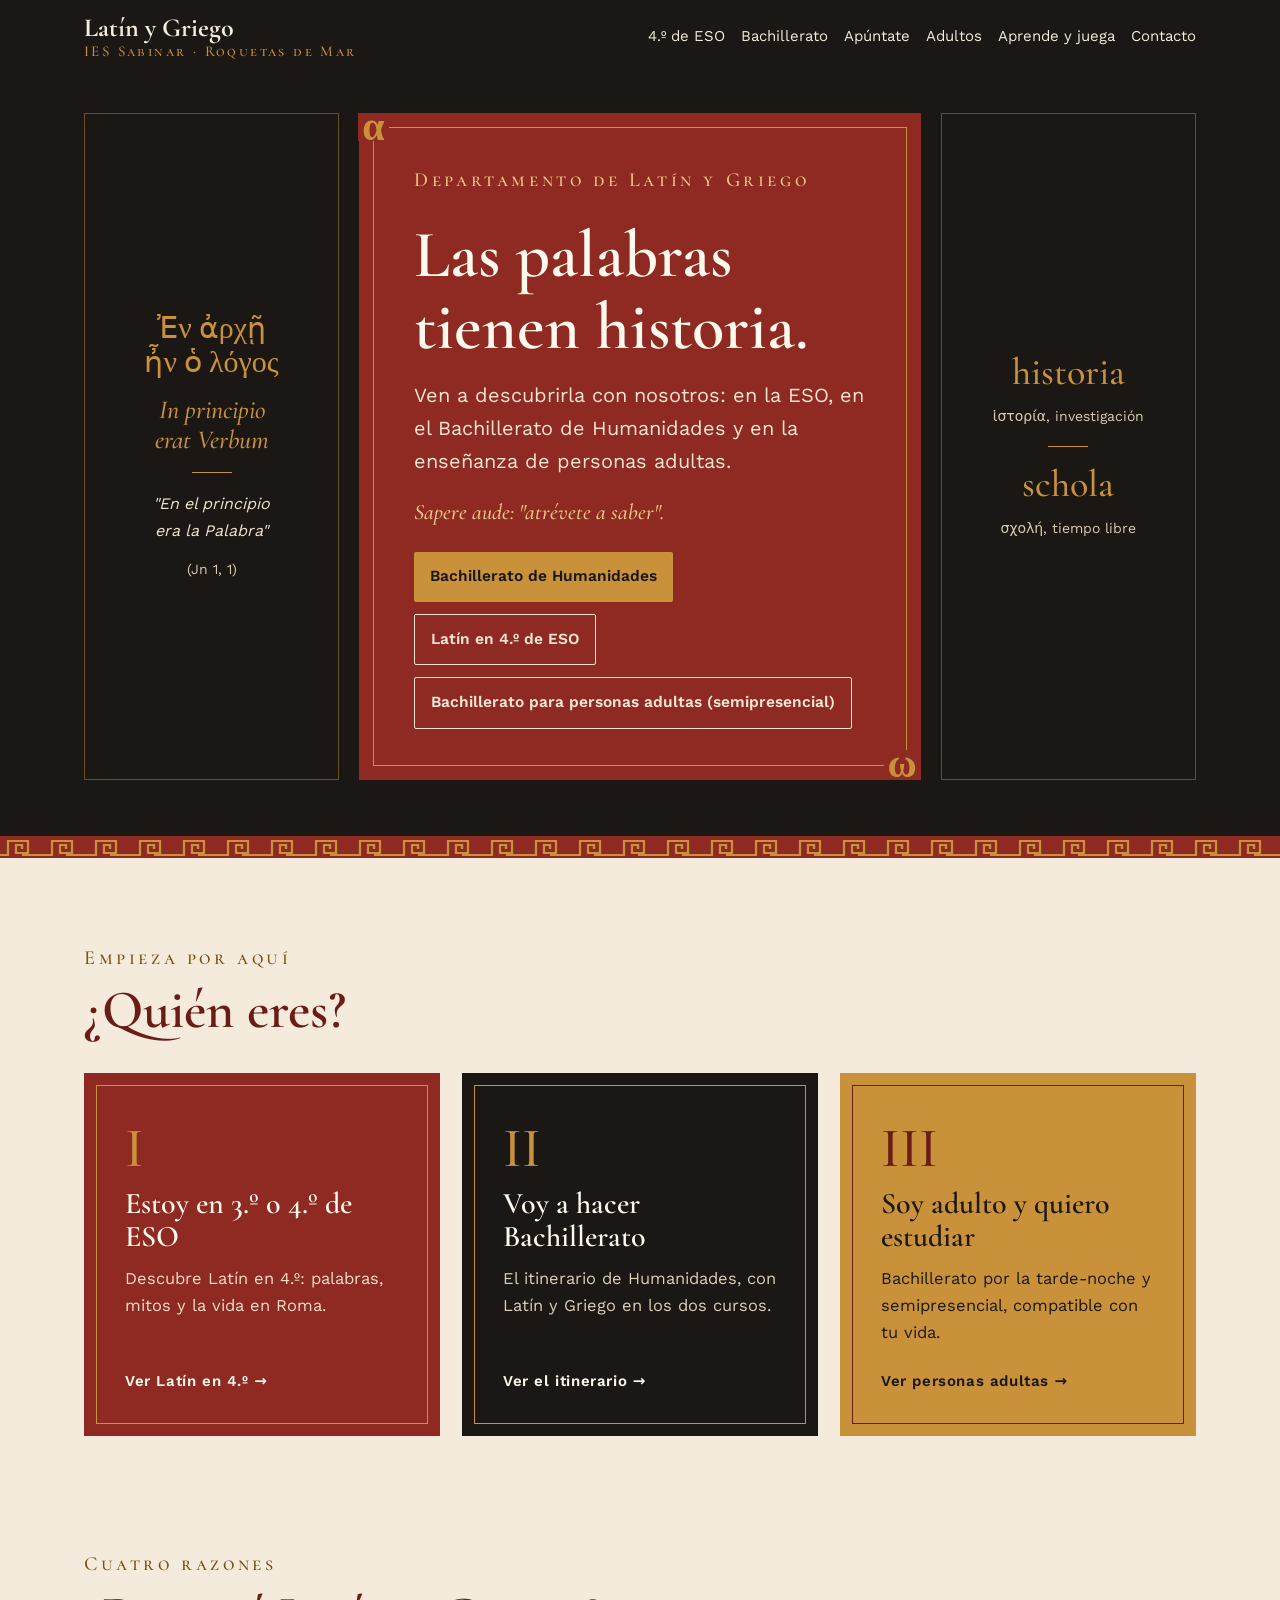
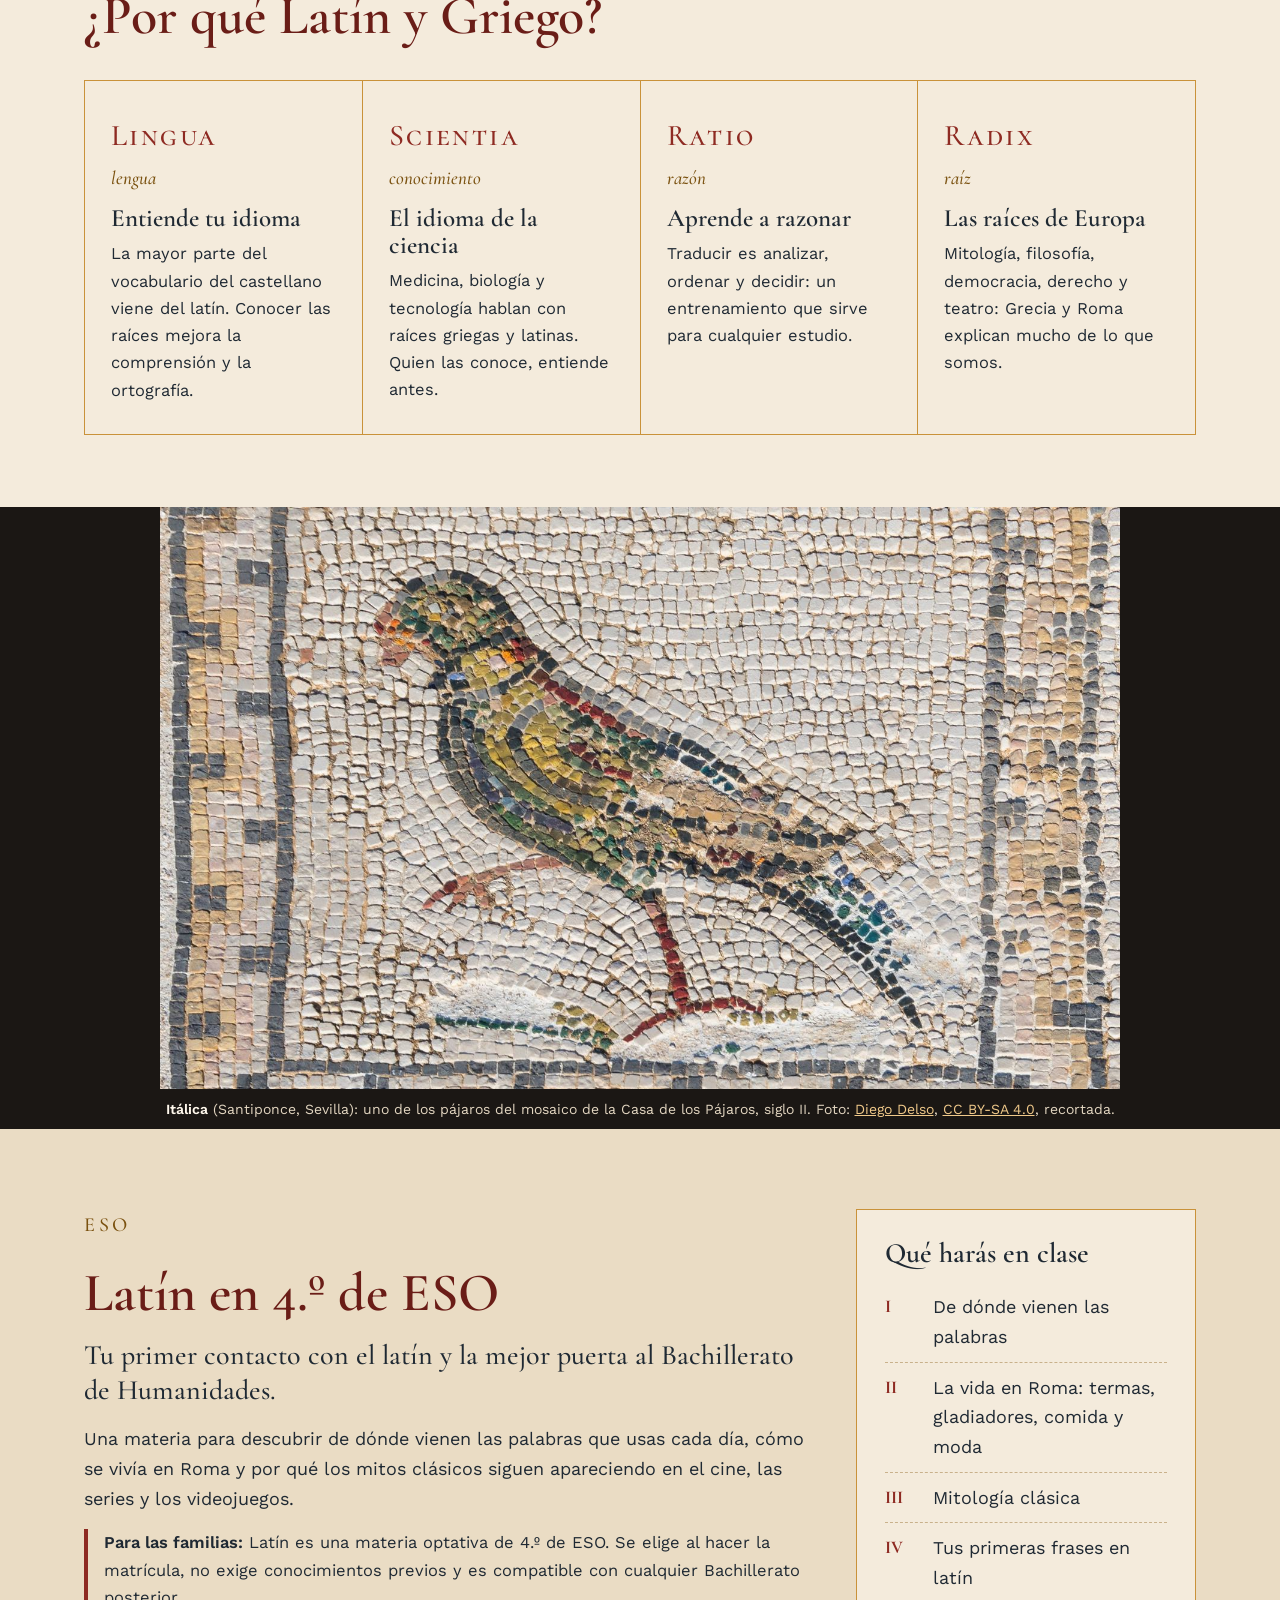
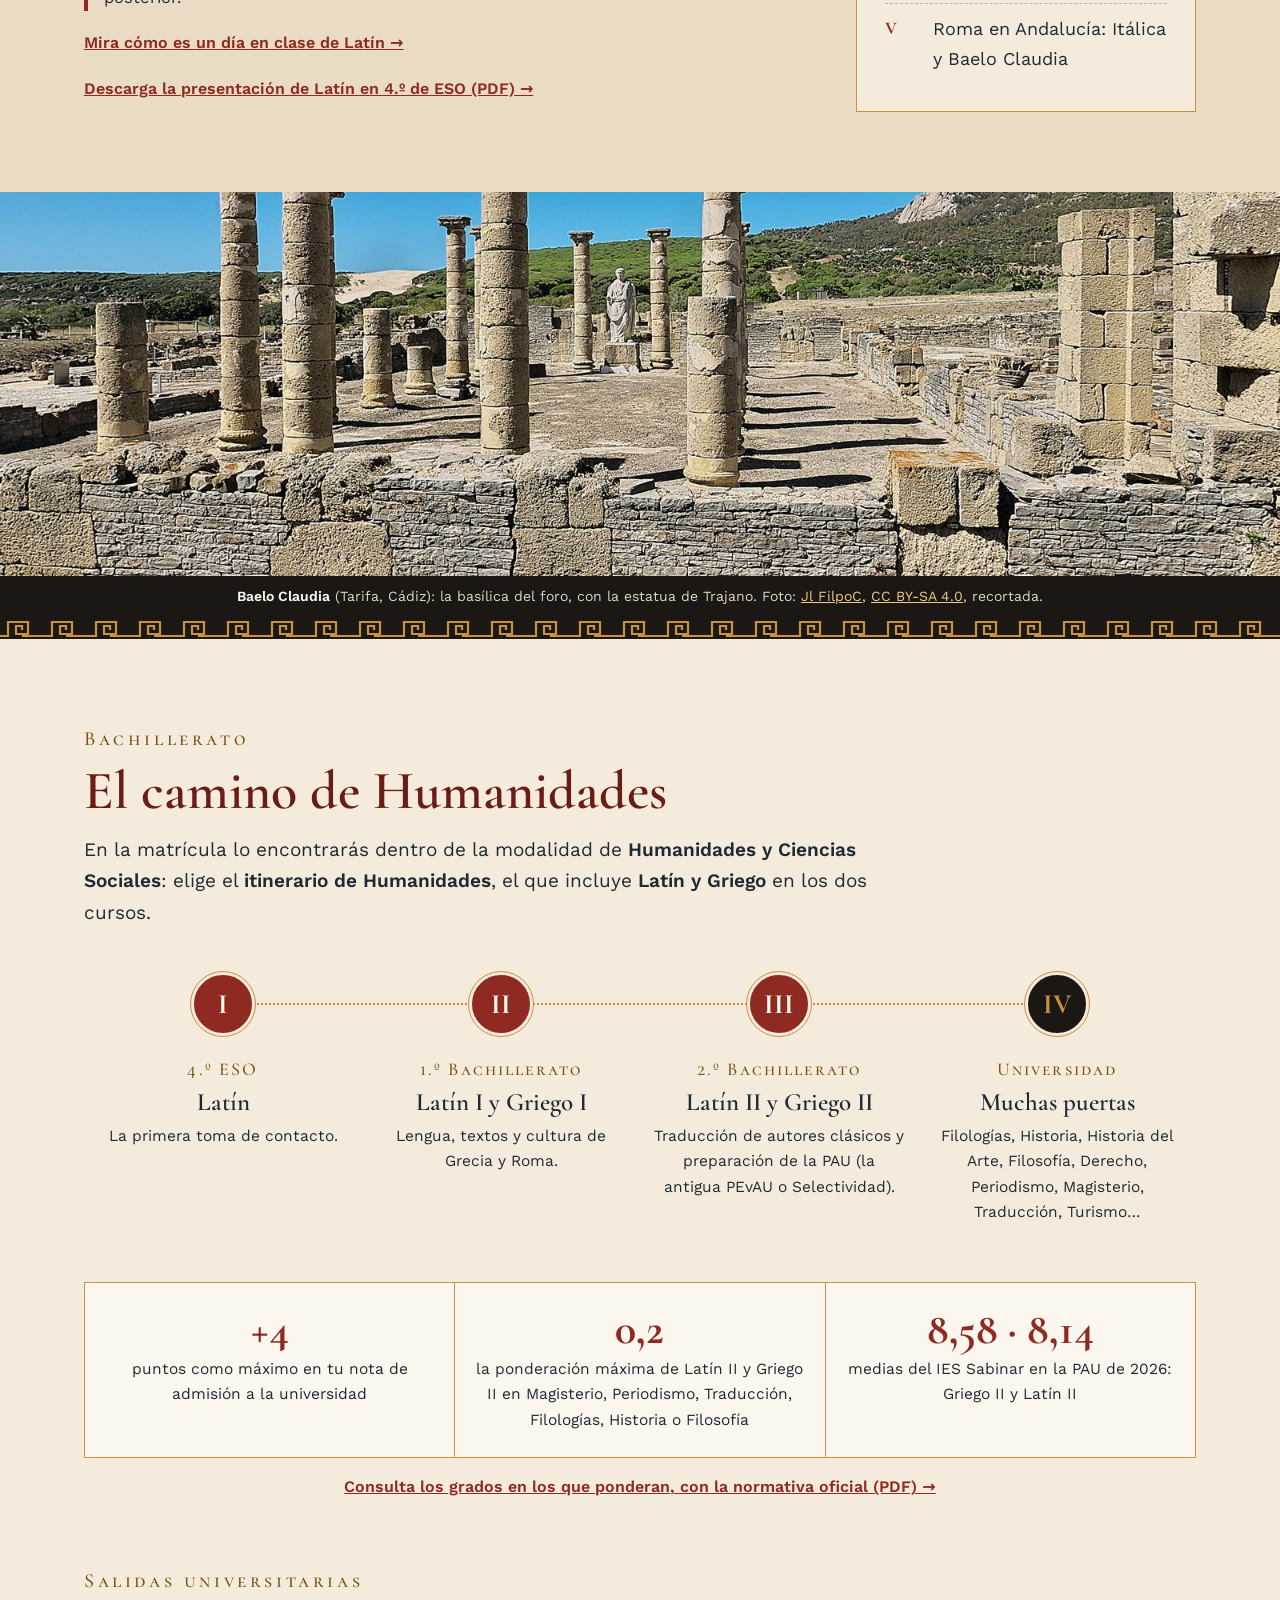
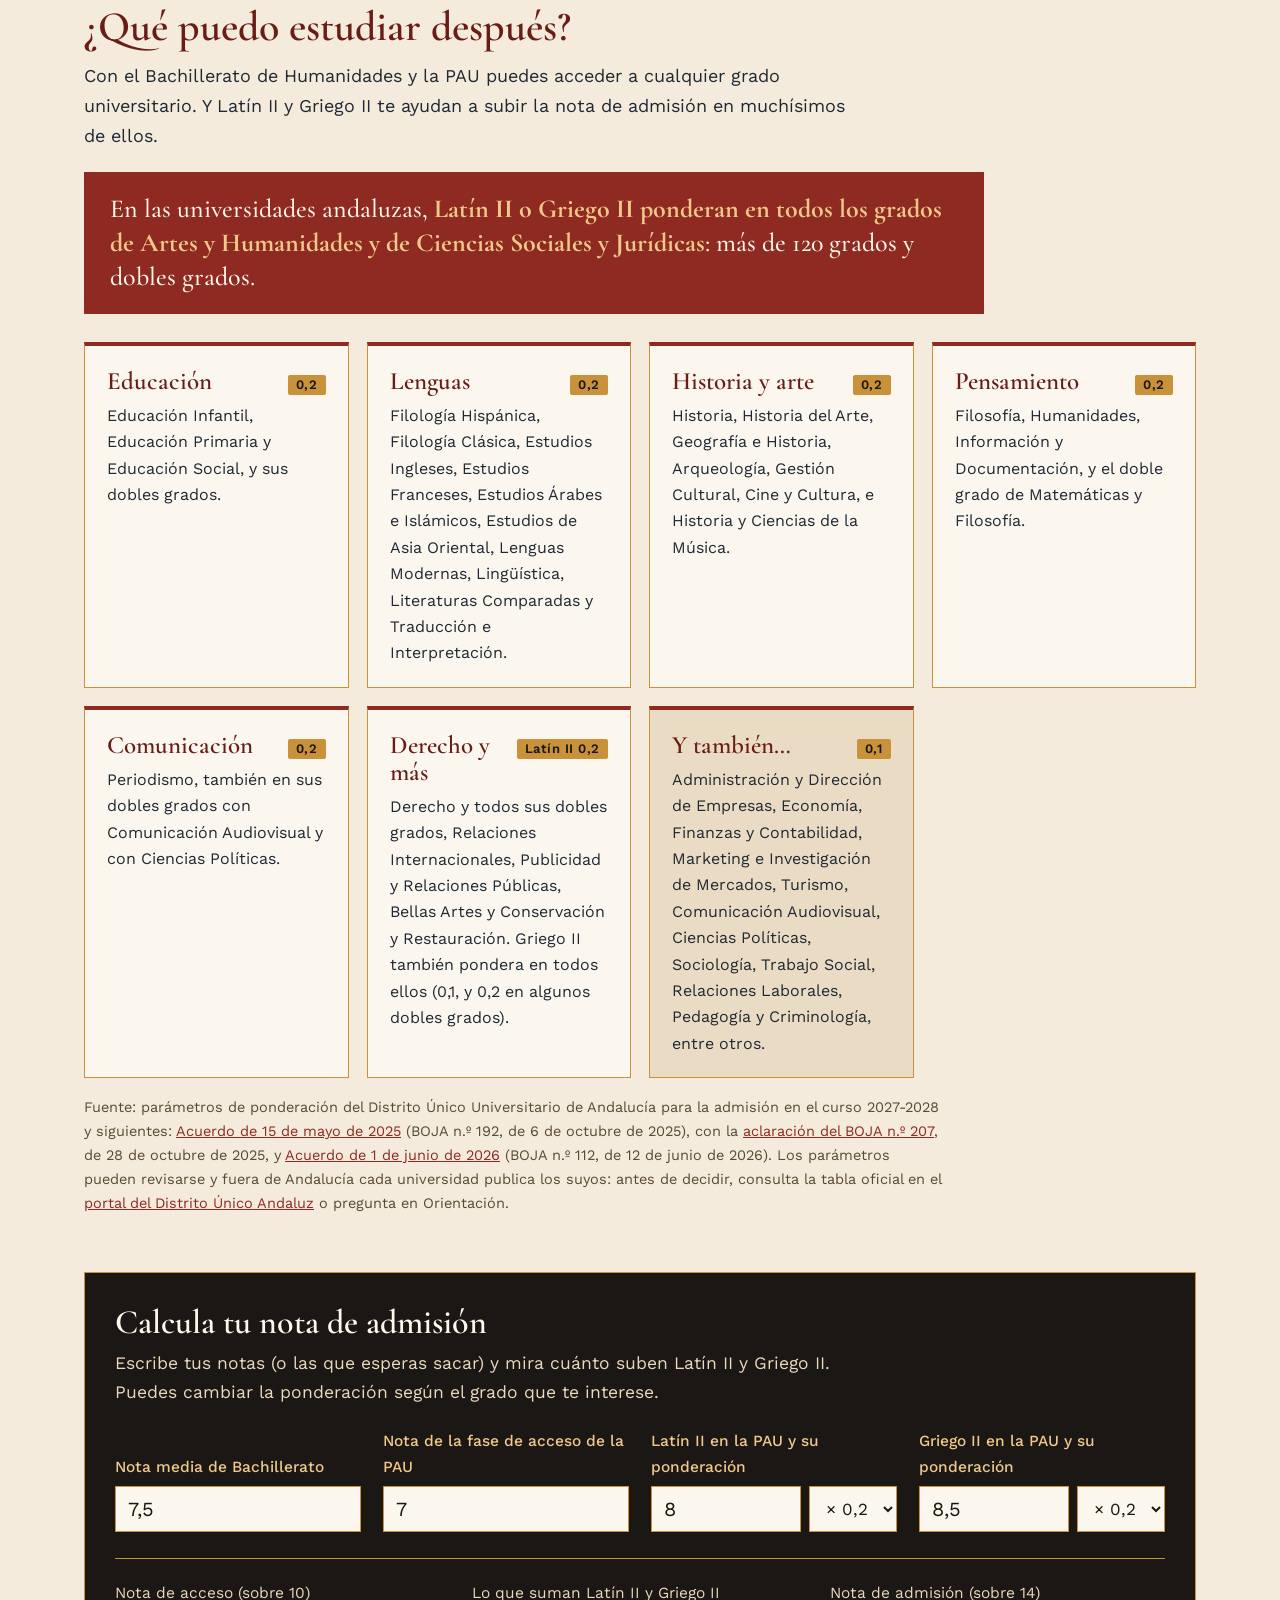
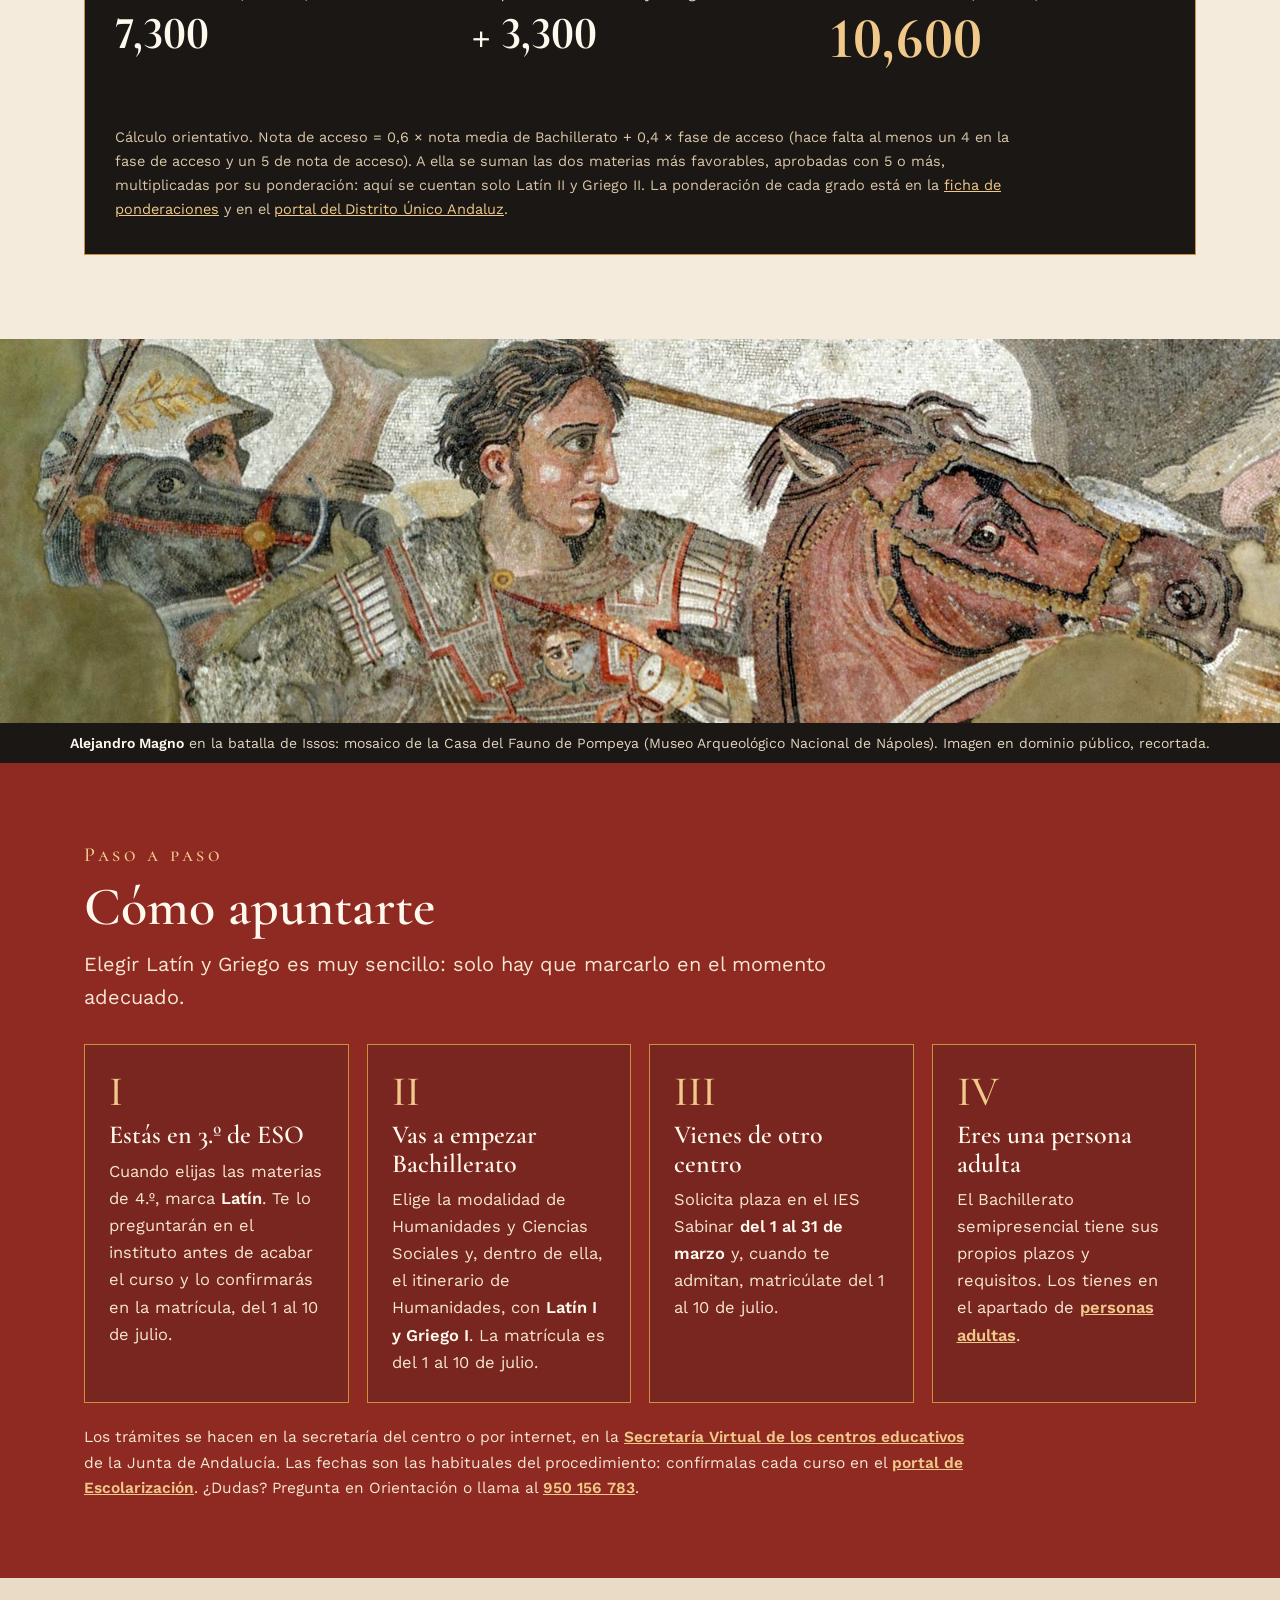
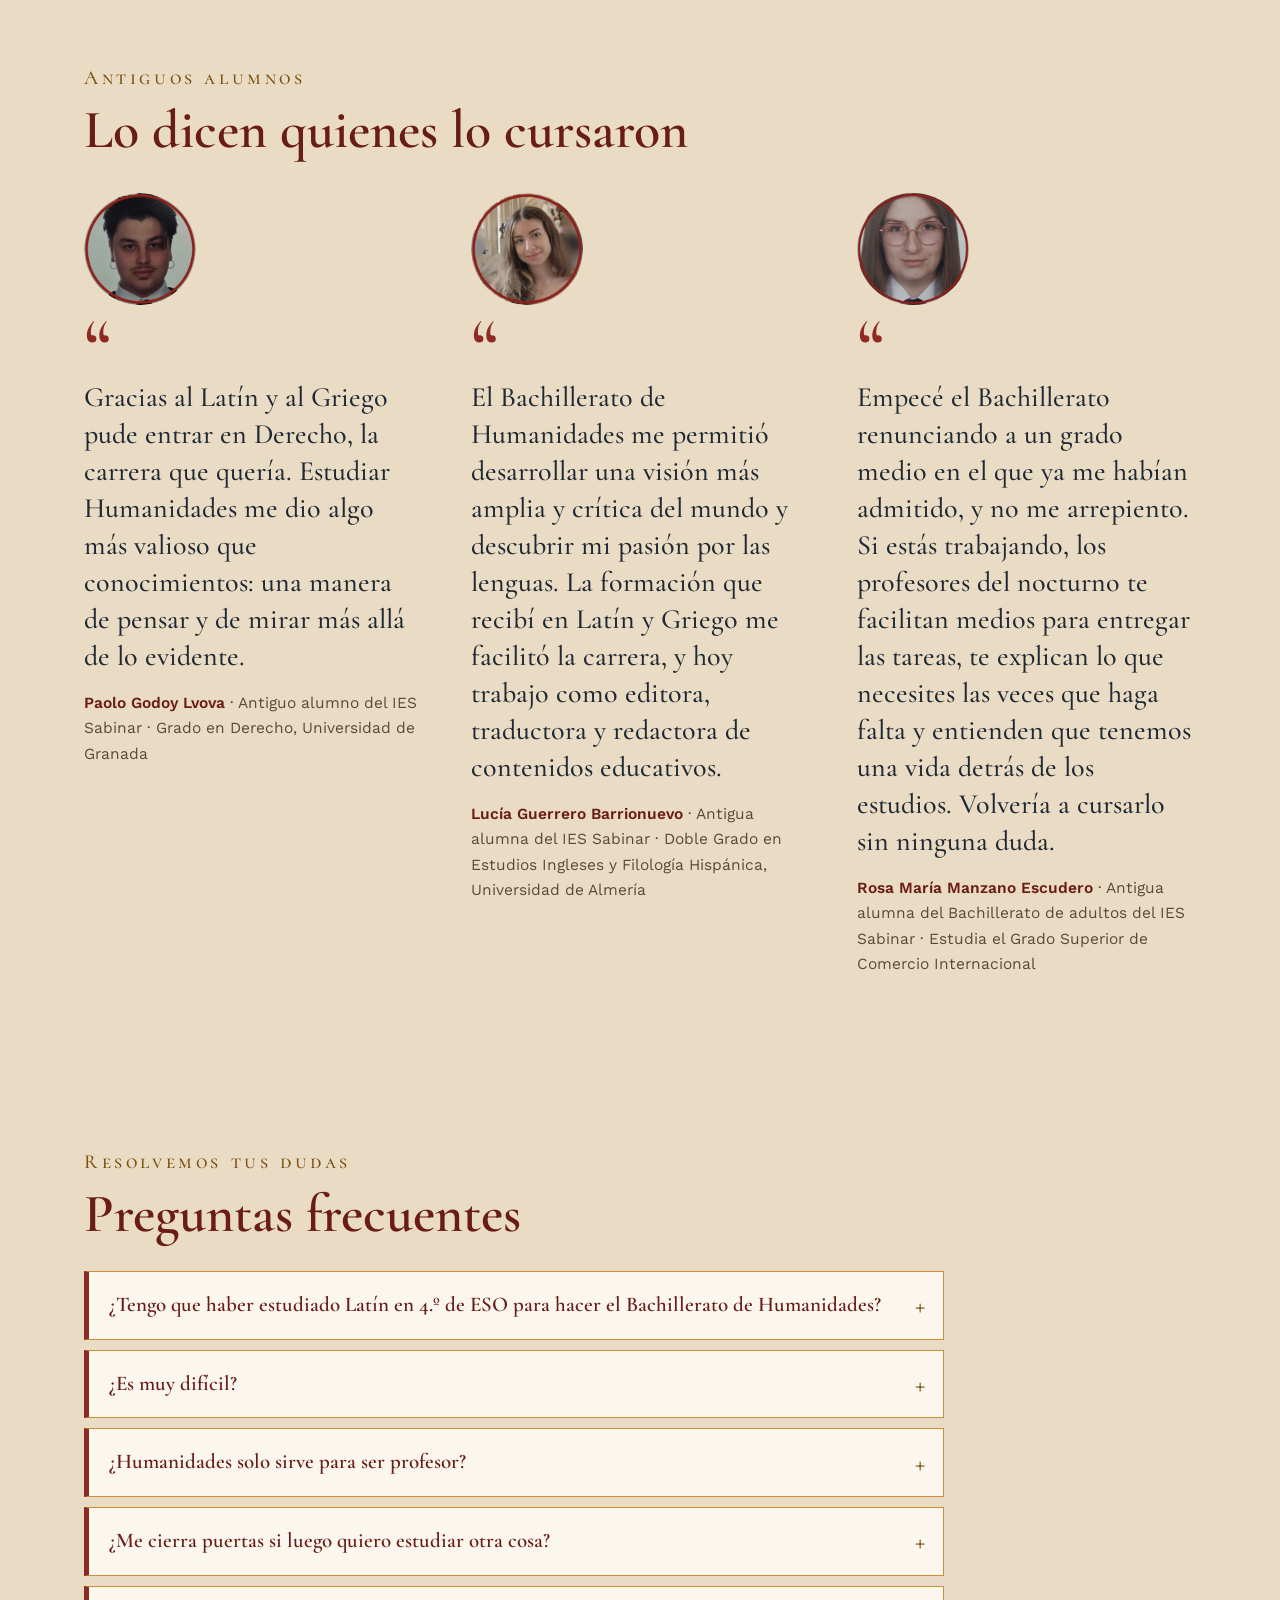
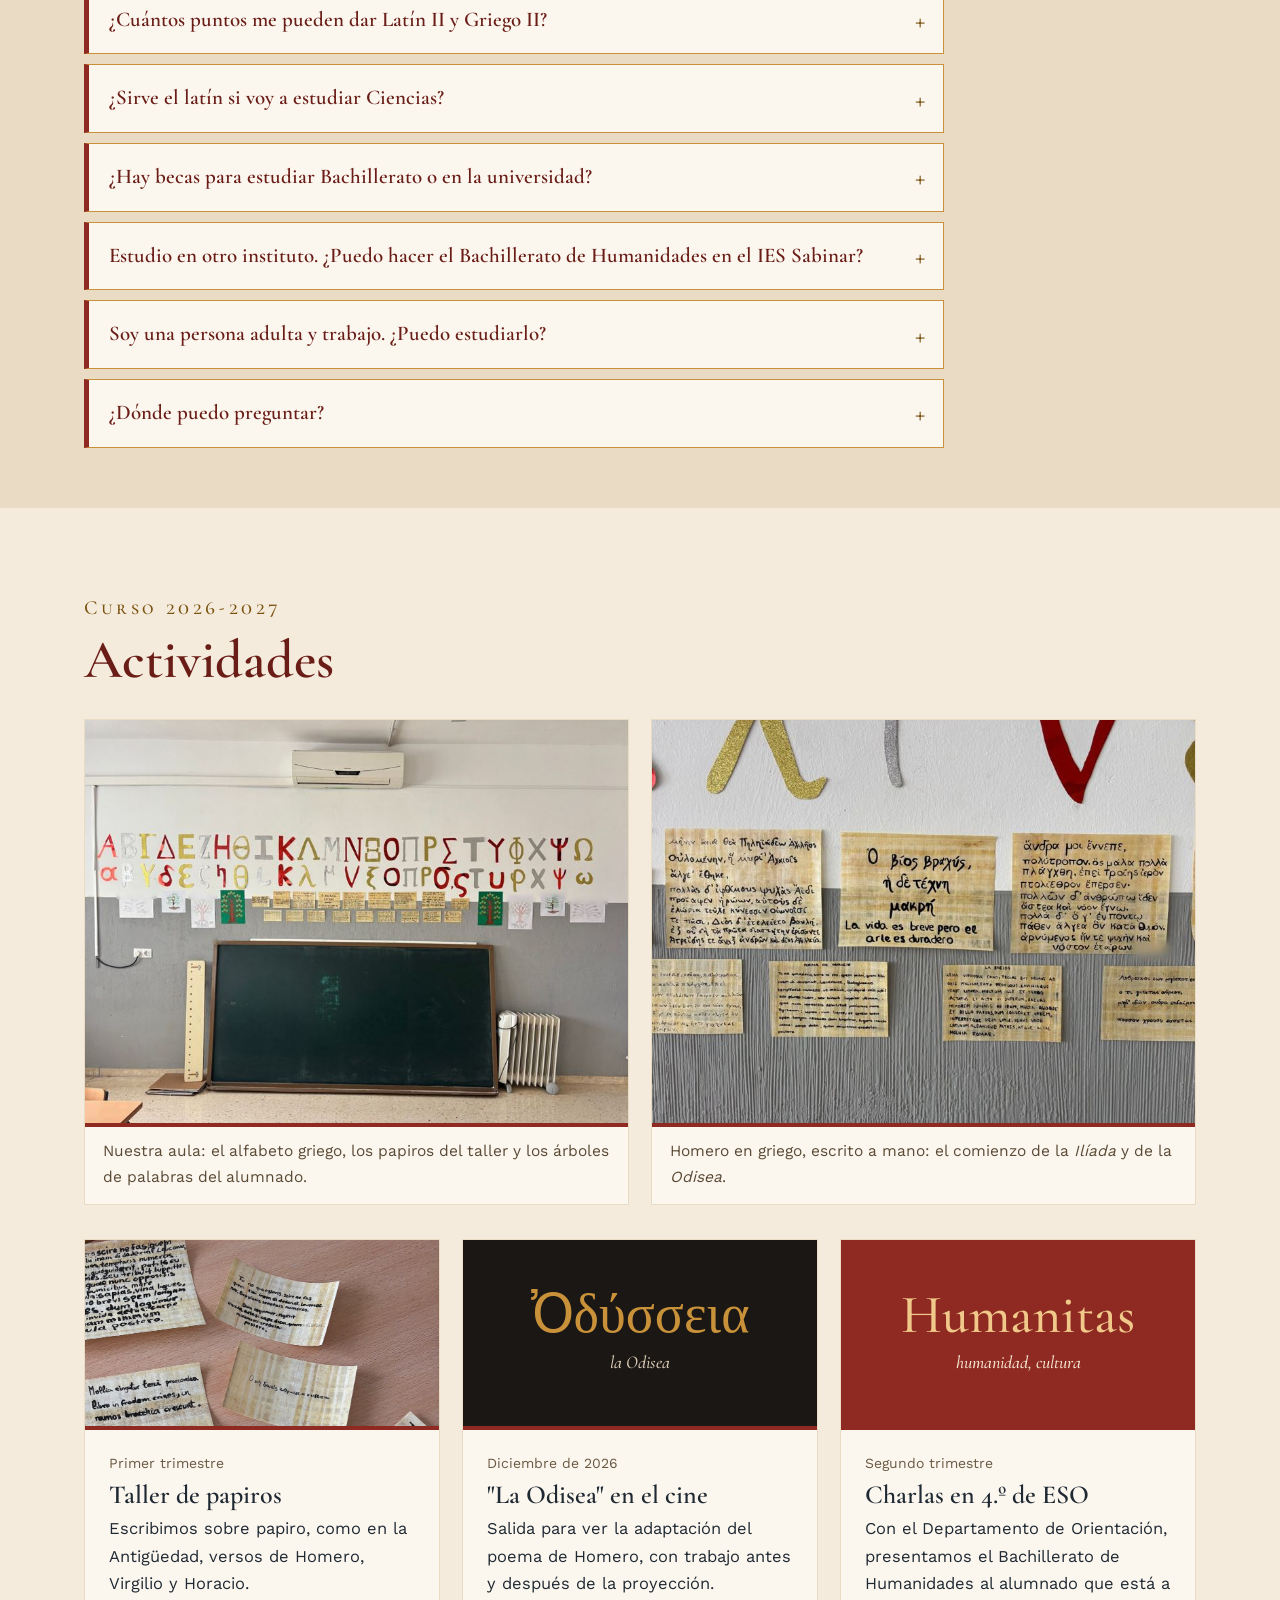
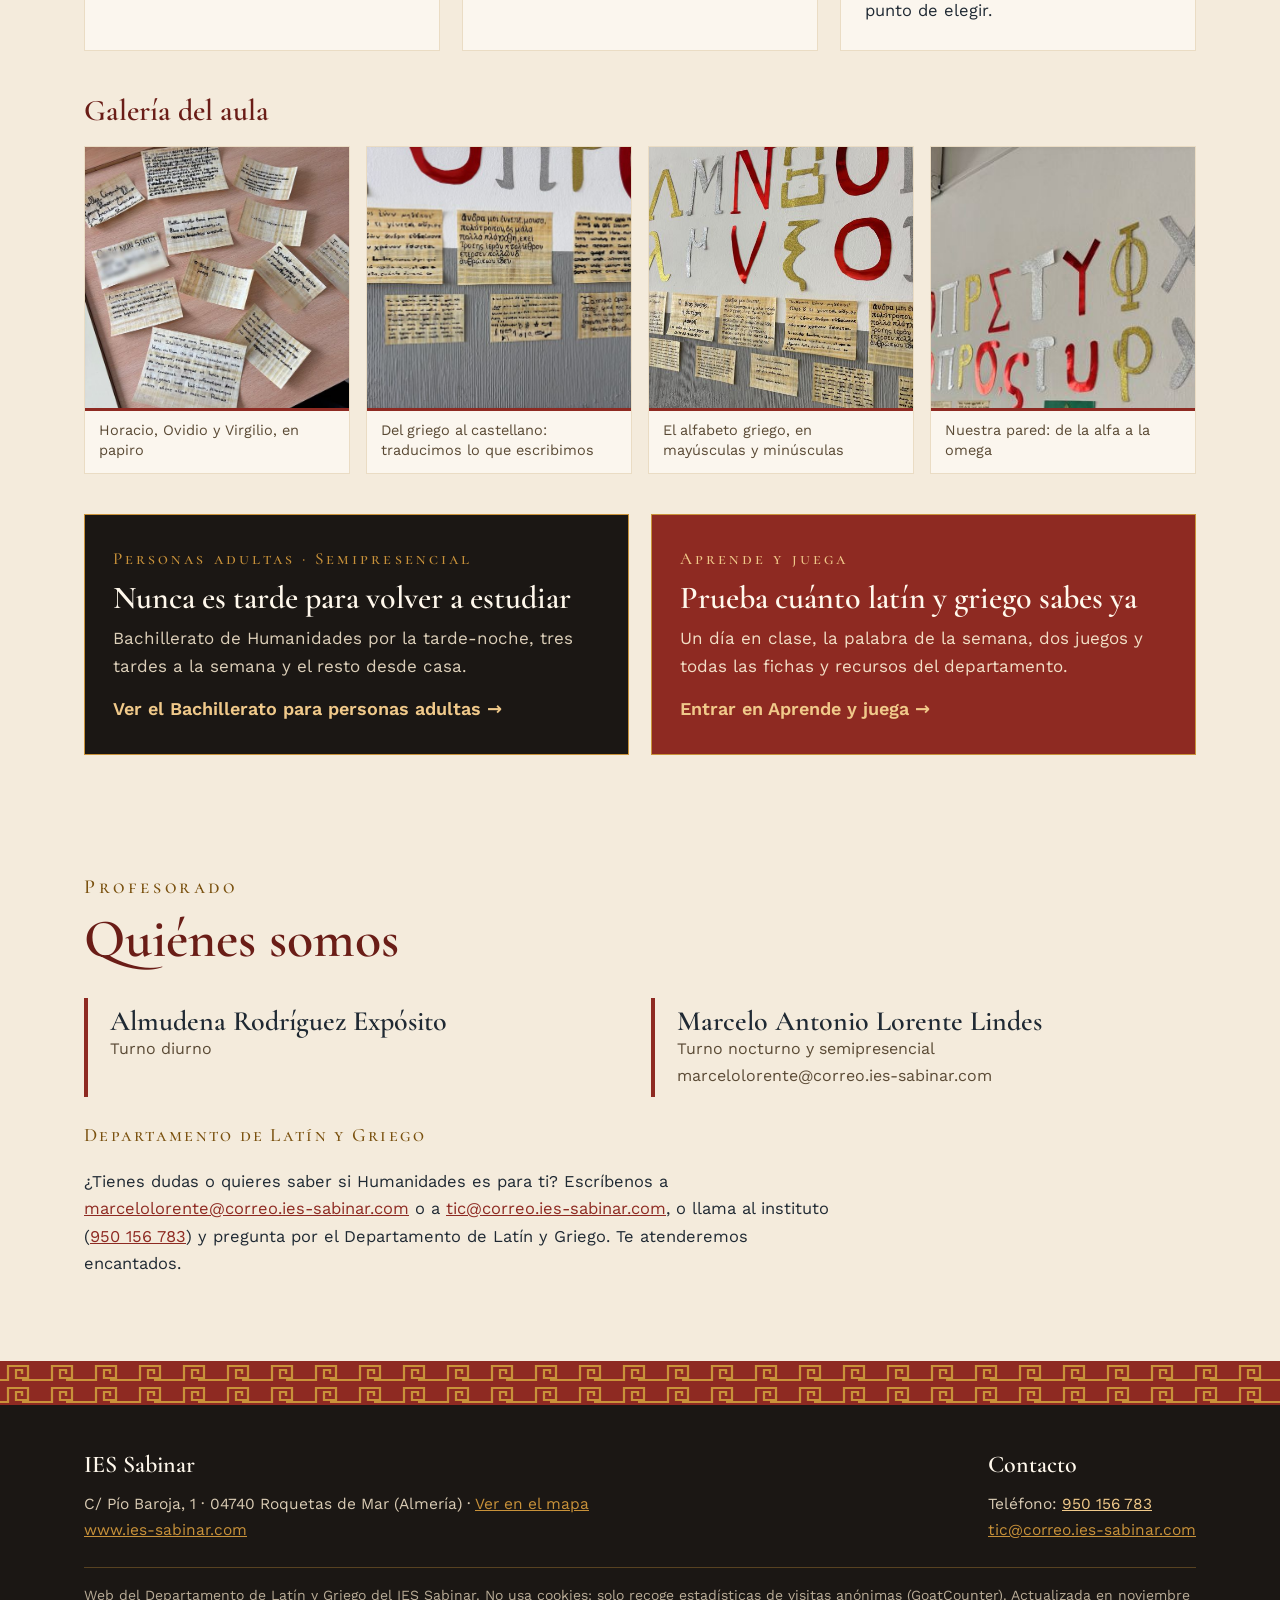
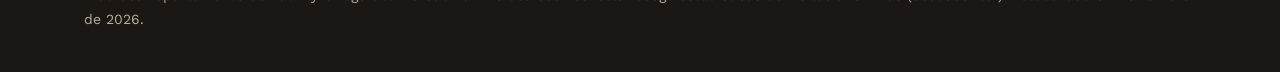
==== index.html @ 32bb9bb7 "Inicio: testimonio de Rosa María Manzano" ====
<!DOCTYPE html>
<html lang="es">
<head>
<meta charset="utf-8">
<meta name="viewport" content="width=device-width, initial-scale=1">
<title>Bachillerato de Humanidades y Latín en 4.º de ESO en Roquetas de Mar · IES Sabinar</title>
<meta name="description" content="Departamento de Latín y Griego del IES Sabinar (Roquetas de Mar, Almería): Latín en 4.º de ESO, Bachillerato de Humanidades con Latín y Griego y Bachillerato semipresencial para adultos.">
<link rel="canonical" href="https://latinygriegosabinar.github.io/">
<meta name="theme-color" content="#1B1714">
<link rel="icon" href="favicon.ico" sizes="32x32">
<link rel="icon" href="favicon.svg" type="image/svg+xml">
<link rel="apple-touch-icon" href="apple-touch-icon.png">
<meta property="og:type" content="website">
<meta property="og:locale" content="es_ES">
<meta property="og:site_name" content="Latín y Griego · IES Sabinar">
<meta property="og:title" content="Latín y Griego · IES Sabinar">
<meta property="og:description" content="Las palabras tienen historia. Latín en 4.º de ESO, Bachillerato de Humanidades y Bachillerato para personas adultas (semipresencial) en Roquetas de Mar.">
<meta property="og:url" content="https://latinygriegosabinar.github.io/">
<meta property="og:image" content="https://latinygriegosabinar.github.io/tarjeta.jpg">
<meta property="og:image:width" content="1200">
<meta property="og:image:height" content="630">
<meta property="og:image:alt" content="Latín y Griego, IES Sabinar: recuadro rojo con marco dorado y el lema &quot;Las palabras tienen historia&quot;">
<meta name="twitter:card" content="summary_large_image">
<meta name="twitter:image" content="https://latinygriegosabinar.github.io/tarjeta.jpg">
<script type="application/ld+json">{"@context":"https://schema.org","@type":"HighSchool","name":"IES Sabinar","url":"https://www.ies-sabinar.com/","telephone":"+34950156783","address":{"@type":"PostalAddress","streetAddress":"C/ Pío Baroja, 1","postalCode":"04740","addressLocality":"Roquetas de Mar","addressRegion":"Almería","addressCountry":"ES"},"department":{"@type":"EducationalOrganization","name":"Departamento de Latín y Griego del IES Sabinar","url":"https://latinygriegosabinar.github.io/","description":"Latín en 4.º de ESO, Bachillerato de Humanidades (Latín y Griego) y Bachillerato semipresencial para personas adultas."}}</script>
<link rel="preload" href="fonts/cormorant-garamond-latin-600-normal.woff2" as="font" type="font/woff2" crossorigin>
<link rel="preload" href="fonts/work-sans-latin-400-normal.woff2" as="font" type="font/woff2" crossorigin>
<link rel="stylesheet" href="estilo.css">
</head>
<body>
<script>
(function(){var m={'#adultos':'adultos/','#undia':'aprende/#undia','#juego':'aprende/#juego','#nombre':'aprende/#nombre','#recursos':'aprende/#recursos','#palabra':'aprende/#palabra'};var d=m[location.hash];if(d)location.replace(d);})();
</script>
<a class="saltar" href="#contenido">Saltar al contenido</a>

<header class="top">
  <div class="wrap">
    <a class="marca" href="#inicio" aria-label="Latín y Griego, IES Sabinar: ir al inicio"><b>Latín y Griego</b><span>IES Sabinar · Roquetas de Mar</span></a>
    <nav aria-label="Secciones">
      <a href="#eso">4.º de ESO</a>
      <a href="#itinerario">Bachillerato</a>
      <a href="#apuntarte">Apúntate</a>
      <a href="adultos/">Adultos</a>
      <a href="aprende/">Aprende y juega</a>
      <a href="#contacto">Contacto</a>
    </nav>
  </div>
</header>

<main id="contenido">
<section id="inicio" class="pared">
  <div class="wrap">
    <div class="cuadro">
      <div class="cuadro-in">
        <p class="eyebrow">Departamento de Latín y Griego</p>
        <h1>Las palabras tienen historia.</h1>
        <p class="sub">Ven a descubrirla con nosotros: en la ESO, en el Bachillerato de Humanidades y en la enseñanza de personas adultas.</p>
        <p class="lema"><span lang="la">Sapere aude</span>: "atrévete a saber".</p>
        <div class="botones">
          <a class="btn btn-ocre" href="#itinerario">Bachillerato de Humanidades</a>
          <a class="btn btn-linea" href="#eso">Latín en 4.º de ESO</a>
          <a class="btn btn-linea" href="adultos/">Bachillerato para personas adultas (semipresencial)</a>
        </div>
      </div>
    </div>
    <div class="lateral juan">
      <span class="palabra" lang="grc">Ἐν ἀρχῇ ἦν ὁ λόγος</span>
      <span class="palabra latina" lang="la">In principio erat Verbum</span>
      <hr>
      <small class="trad">"En el principio era la Palabra"</small>
      <small>(Jn 1, 1)</small>
    </div>
    <div class="lateral" aria-hidden="true">
      <span class="palabra">historia</span><small><span lang="grc">ἱστορία</span>, investigación</small>
      <hr>
      <span class="palabra" lang="la">schola</span><small><span lang="grc">σχολή</span>, tiempo libre</small>
    </div>
  </div>
  <div class="greca zocalo" aria-hidden="true"></div>
</section>

<section class="puertas">
  <div class="wrap">
    <p class="eyebrow">Empieza por aquí</p>
    <h2>¿Quién eres?</h2>
    <div class="grid">
      <a class="puerta p-rojo" href="#eso"><div class="puerta-in">
        <span class="num" aria-hidden="true">I</span>
        <h3>Estoy en 3.º o 4.º de ESO</h3>
        <p>Descubre Latín en 4.º: palabras, mitos y la vida en Roma.</p>
        <span class="ir">Ver Latín en 4.º →</span>
      </div></a>
      <a class="puerta p-negro" href="#itinerario"><div class="puerta-in">
        <span class="num" aria-hidden="true">II</span>
        <h3>Voy a hacer Bachillerato</h3>
        <p>El itinerario de Humanidades, con Latín y Griego en los dos cursos.</p>
        <span class="ir">Ver el itinerario →</span>
      </div></a>
      <a class="puerta p-ocre" href="adultos/"><div class="puerta-in">
        <span class="num" aria-hidden="true">III</span>
        <h3>Soy adulto y quiero estudiar</h3>
        <p>Bachillerato por la tarde-noche y semipresencial, compatible con tu vida.</p>
        <span class="ir">Ver personas adultas →</span>
      </div></a>
    </div>
  </div>
</section>

<section id="porque" class="porque">
  <div class="wrap">
    <p class="eyebrow">Cuatro razones</p>
    <h2>¿Por qué Latín y Griego?</h2>
    <div class="grid">
      <div class="raiz"><span class="lat" lang="la">Lingua</span><span class="trad">lengua</span><h3>Entiende tu idioma</h3><p>La mayor parte del vocabulario del castellano viene del latín. Conocer las raíces mejora la comprensión y la ortografía.</p></div>
      <div class="raiz"><span class="lat" lang="la">Scientia</span><span class="trad">conocimiento</span><h3>El idioma de la ciencia</h3><p>Medicina, biología y tecnología hablan con raíces griegas y latinas. Quien las conoce, entiende antes.</p></div>
      <div class="raiz"><span class="lat" lang="la">Ratio</span><span class="trad">razón</span><h3>Aprende a razonar</h3><p>Traducir es analizar, ordenar y decidir: un entrenamiento que sirve para cualquier estudio.</p></div>
      <div class="raiz"><span class="lat" lang="la">Radix</span><span class="trad">raíz</span><h3>Las raíces de Europa</h3><p>Mitología, filosofía, democracia, derecho y teatro: Grecia y Roma explican mucho de lo que somos.</p></div>
    </div>
  </div>
</section>

<figure class="banda entera">
  <img src="arte-italica-pajaro-800.jpg" srcset="arte-italica-pajaro-800.jpg 800w, arte-italica-pajaro.jpg 1600w" sizes="(max-width:960px) 100vw, 960px" width="1600" height="970" loading="lazy" decoding="async" alt="Pájaro de colores hecho con teselas, detalle de un mosaico romano de Itálica">
  <figcaption><b>Itálica</b> (Santiponce, Sevilla): uno de los pájaros del mosaico de la Casa de los Pájaros, siglo II. Foto: <a href="https://commons.wikimedia.org/wiki/File:Mosaico_de_los_P%C3%A1jaros,_ruinas_romanas_de_It%C3%A1lica,_Santiponce,_Sevilla,_Espa%C3%B1a,_2015-12-06,_DD_21.JPG">Diego Delso</a>, <a href="https://creativecommons.org/licenses/by-sa/4.0/deed.es">CC BY-SA 4.0</a>, recortada.</figcaption>
</figure>

<section id="eso" class="eso">
  <div class="wrap">
    <div class="txt">
      <p class="eyebrow">ESO</p>
      <h2>Latín en 4.º de ESO</h2>
      <p class="grande">Tu primer contacto con el latín y la mejor puerta al Bachillerato de Humanidades.</p>
      <p>Una materia para descubrir de dónde vienen las palabras que usas cada día, cómo se vivía en Roma y por qué los mitos clásicos siguen apareciendo en el cine, las series y los videojuegos.</p>
      <p class="familias"><b>Para las familias:</b> Latín es una materia optativa de 4.º de ESO. Se elige al hacer la matrícula, no exige conocimientos previos y es compatible con cualquier Bachillerato posterior.</p>
      <p><a class="enlace-doc" href="aprende/#undia">Mira cómo es un día en clase de Latín →</a></p>
      <p><a class="enlace-doc" href="https://www.ies-sabinar.com/uploads/49591-0-6717641506232997776.pdf">Descarga la presentación de Latín en 4.º de ESO (PDF) →</a></p>
    </div>
    <div class="temas">
      <h3>Qué harás en clase</h3>
      <ol>
        <li>De dónde vienen las palabras</li>
        <li>La vida en Roma: termas, gladiadores, comida y moda</li>
        <li>Mitología clásica</li>
        <li>Tus primeras frases en latín</li>
        <li>Roma en Andalucía: Itálica y Baelo Claudia</li>
      </ol>
    </div>
  </div>
</section>

<figure class="banda">
  <img src="arte-baelo-claudia-800.jpg" srcset="arte-baelo-claudia-800.jpg 800w, arte-baelo-claudia.jpg 1600w" sizes="100vw" width="1600" height="640" loading="lazy" decoding="async" alt="Columnas de la basílica romana de Baelo Claudia, con la estatua del emperador Trajano al fondo, bajo un cielo azul">
  <figcaption><b>Baelo Claudia</b> (Tarifa, Cádiz): la basílica del foro, con la estatua de Trajano. Foto: <a href="https://commons.wikimedia.org/wiki/File:Bas%C3%ADlica_de_Baelo_Claudia,_Bolonia_(Tarifa).jpg">Jl FilpoC</a>, <a href="https://creativecommons.org/licenses/by-sa/4.0/deed.es">CC BY-SA 4.0</a>, recortada.</figcaption>
</figure>

<div class="greca negra" aria-hidden="true"></div>

<section id="itinerario" class="itin">
  <div class="wrap">
    <p class="eyebrow">Bachillerato</p>
    <h2>El camino de Humanidades</h2>
    <p class="modalidad">En la matrícula lo encontrarás dentro de la modalidad de <b>Humanidades y Ciencias Sociales</b>: elige el <b>itinerario de Humanidades</b>, el que incluye <b>Latín y Griego</b> en los dos cursos.</p>
    <ol class="camino">
      <li class="etapa"><div class="hito" aria-hidden="true">I</div><span class="curso">4.º ESO</span><h3>Latín</h3><p>La primera toma de contacto.</p></li>
      <li class="etapa"><div class="hito" aria-hidden="true">II</div><span class="curso">1.º Bachillerato</span><h3>Latín I y Griego I</h3><p>Lengua, textos y cultura de Grecia y Roma.</p></li>
      <li class="etapa"><div class="hito" aria-hidden="true">III</div><span class="curso">2.º Bachillerato</span><h3>Latín II y Griego II</h3><p>Traducción de autores clásicos y preparación de la PAU (la antigua PEvAU o Selectividad).</p></li>
      <li class="etapa"><div class="hito" aria-hidden="true">IV</div><span class="curso">Universidad</span><h3>Muchas puertas</h3><p>Filologías, Historia, Historia del Arte, Filosofía, Derecho, Periodismo, Magisterio, Traducción, Turismo…</p></li>
    </ol>

    <div class="pevau">
      <div class="dato"><div class="num">+4</div><div class="txt">puntos como máximo en tu nota de admisión a la universidad</div></div>
      <div class="dato"><div class="num">0,2</div><div class="txt">la ponderación máxima de Latín II y Griego II en Magisterio, Periodismo, Traducción, Filologías, Historia o Filosofía</div></div>
      <div class="dato"><div class="num">8,58 · 8,14</div><div class="txt">medias del IES Sabinar en la PAU de 2026: Griego II y Latín II</div></div>
    </div>
    <p class="nota-pevau"><a class="enlace-doc" href="https://www.ies-sabinar.com/uploads/50311-latin-y-griego-en-la-pau-ies-sabinar-2026-27.pdf">Consulta los grados en los que ponderan, con la normativa oficial (PDF) →</a></p>

    <div class="salidas" id="salidas">
      <p class="eyebrow">Salidas universitarias</p>
      <h3 style="font-size:clamp(30px,4vw,42px);color:var(--rojo-osc)">¿Qué puedo estudiar después?</h3>
      <p class="intro">Con el Bachillerato de Humanidades y la PAU puedes acceder a cualquier grado universitario. Y Latín II y Griego II te ayudan a subir la nota de admisión en muchísimos de ellos.</p>
      <p class="dest">En las universidades andaluzas, <b>Latín II o Griego II ponderan en todos los grados de Artes y Humanidades y de Ciencias Sociales y Jurídicas</b>: más de 120 grados y dobles grados.</p>
      <div class="grid">
        <div class="area"><h4>Educación <span class="pond">0,2</span></h4><p>Educación Infantil, Educación Primaria y Educación Social, y sus dobles grados.</p></div>
        <div class="area"><h4>Lenguas <span class="pond">0,2</span></h4><p>Filología Hispánica, Filología Clásica, Estudios Ingleses, Estudios Franceses, Estudios Árabes e Islámicos, Estudios de Asia Oriental, Lenguas Modernas, Lingüística, Literaturas Comparadas y Traducción e Interpretación.</p></div>
        <div class="area"><h4>Historia y arte <span class="pond">0,2</span></h4><p>Historia, Historia del Arte, Geografía e Historia, Arqueología, Gestión Cultural, Cine y Cultura, e Historia y Ciencias de la Música.</p></div>
        <div class="area"><h4>Pensamiento <span class="pond">0,2</span></h4><p>Filosofía, Humanidades, Información y Documentación, y el doble grado de Matemáticas y Filosofía.</p></div>
        <div class="area"><h4>Comunicación <span class="pond">0,2</span></h4><p>Periodismo, también en sus dobles grados con Comunicación Audiovisual y con Ciencias Políticas.</p></div>
        <div class="area"><h4>Derecho y más <span class="pond">Latín II 0,2</span></h4><p>Derecho y todos sus dobles grados, Relaciones Internacionales, Publicidad y Relaciones Públicas, Bellas Artes y Conservación y Restauración. Griego II también pondera en todos ellos (0,1, y 0,2 en algunos dobles grados).</p></div>
        <div class="area otras"><h4>Y también… <span class="pond">0,1</span></h4><p>Administración y Dirección de Empresas, Economía, Finanzas y Contabilidad, Marketing e Investigación de Mercados, Turismo, Comunicación Audiovisual, Ciencias Políticas, Sociología, Trabajo Social, Relaciones Laborales, Pedagogía y Criminología, entre otros.</p></div>
      </div>
      <p class="aviso-pond">Fuente: parámetros de ponderación del Distrito Único Universitario de Andalucía para la admisión en el curso 2027-2028 y siguientes: <a href="https://www.juntadeandalucia.es/boja/2025/192/58">Acuerdo de 15 de mayo de 2025</a> (BOJA n.º 192, de 6 de octubre de 2025), con la <a href="https://www.juntadeandalucia.es/boja/2025/207/27">aclaración del BOJA n.º 207</a>, de 28 de octubre de 2025, y <a href="https://www.juntadeandalucia.es/boja/2026/112/47">Acuerdo de 1 de junio de 2026</a> (BOJA n.º 112, de 12 de junio de 2026). Los parámetros pueden revisarse y fuera de Andalucía cada universidad publica los suyos: antes de decidir, consulta la tabla oficial en el <a href="https://lajunta.es/portaldua">portal del Distrito Único Andaluz</a> o pregunta en Orientación.</p>
    </div>
    <div class="calc" id="calculadora">
      <h3>Calcula tu nota de admisión</h3>
      <p class="intro">Escribe tus notas (o las que esperas sacar) y mira cuánto suben Latín II y Griego II. Puedes cambiar la ponderación según el grado que te interese.</p>
      <div class="campos">
        <label>Nota media de Bachillerato<input id="c-nmb" type="text" inputmode="decimal" value="7,5" autocomplete="off"></label>
        <label>Nota de la fase de acceso de la PAU<input id="c-fa" type="text" inputmode="decimal" value="7" autocomplete="off"></label>
        <label>Latín II en la PAU y su ponderación<span class="fila"><input id="c-lat" type="text" inputmode="decimal" value="8" autocomplete="off" aria-label="Nota de Latín II"><select id="c-plat" aria-label="Ponderación de Latín II"><option value="0.2">× 0,2</option><option value="0.1">× 0,1</option></select></span></label>
        <label>Griego II en la PAU y su ponderación<span class="fila"><input id="c-gri" type="text" inputmode="decimal" value="8,5" autocomplete="off" aria-label="Nota de Griego II"><select id="c-pgri" aria-label="Ponderación de Griego II"><option value="0.2">× 0,2</option><option value="0.1">× 0,1</option></select></span></label>
      </div>
      <div class="res" aria-live="polite">
        <div><span>Nota de acceso (sobre 10)</span><b id="c-acc">–</b></div>
        <div><span>Lo que suman Latín II y Griego II</span><b id="c-sum">–</b></div>
        <div class="adm"><span>Nota de admisión (sobre 14)</span><b id="c-adm">–</b></div>
      </div>
      <p class="msg" id="c-msg" aria-live="polite"></p>
      <p class="nota">Cálculo orientativo. Nota de acceso = 0,6 × nota media de Bachillerato + 0,4 × fase de acceso (hace falta al menos un 4 en la fase de acceso y un 5 de nota de acceso). A ella se suman las dos materias más favorables, aprobadas con 5 o más, multiplicadas por su ponderación: aquí se cuentan solo Latín II y Griego II. La ponderación de cada grado está en la <a href="https://www.ies-sabinar.com/uploads/50311-latin-y-griego-en-la-pau-ies-sabinar-2026-27.pdf">ficha de ponderaciones</a> y en el <a href="https://lajunta.es/portaldua">portal del Distrito Único Andaluz</a>.</p>
    </div>
  </div>
</section>
<script>
(function(){var $=function(x){return document.getElementById(x)};
function n(id){var v=parseFloat(String($(id).value).replace(',','.'));return isNaN(v)?null:v}
function f(x,d){return x.toFixed(d).replace('.',',')}
function calc(){var a=n('c-nmb'),b=n('c-fa'),l=n('c-lat'),g=n('c-gri'),m=$('c-msg');
if(a===null||b===null||a<0||a>10||b<0||b>10||(l!==null&&(l<0||l>10))||(g!==null&&(g<0||g>10))){$('c-acc').textContent=$('c-sum').textContent=$('c-adm').textContent='–';m.textContent='Escribe notas entre 0 y 10.';return}
var acc=0.6*a+0.4*b,sl=l!==null&&l>=5?l*parseFloat($('c-plat').value):0,sg=g!==null&&g>=5?g*parseFloat($('c-pgri').value):0,sum=sl+sg;
$('c-acc').textContent=f(acc,3);$('c-sum').textContent='+ '+f(sum,3);
if(b<4||acc<5){$('c-adm').textContent='–';m.textContent=b<4?'Con menos de un 4 en la fase de acceso no se supera la prueba.':'La nota de acceso tiene que llegar a 5.';return}
$('c-adm').textContent=f(acc+sum,3);
var t=[];if(l!==null&&l<5)t.push('Latín II');if(g!==null&&g<5)t.push('Griego II');
m.textContent=t.length?t.join(' y ')+(t.length>1?' no suman':' no suma')+': solo ponderan las materias aprobadas con 5 o más.':''}
['c-nmb','c-fa','c-lat','c-gri','c-plat','c-pgri'].forEach(function(id){$(id).addEventListener('input',calc);$(id).addEventListener('change',calc)});calc()})();
</script>

<figure class="banda">
  <img src="arte-alejandro-800.jpg" srcset="arte-alejandro-800.jpg 800w, arte-alejandro.jpg 1600w" sizes="100vw" width="1600" height="640" loading="lazy" decoding="async" alt="Alejandro Magno a caballo, con coraza, en un mosaico romano">
  <figcaption><b>Alejandro Magno</b> en la batalla de Issos: mosaico de la Casa del Fauno de Pompeya (Museo Arqueológico Nacional de Nápoles). Imagen en dominio público, recortada.</figcaption>
</figure>

<section id="apuntarte" class="apuntarte">
  <div class="wrap">
    <p class="eyebrow">Paso a paso</p>
    <h2>Cómo apuntarte</h2>
    <p class="intro">Elegir Latín y Griego es muy sencillo: solo hay que marcarlo en el momento adecuado.</p>
    <div class="grid">
      <div class="paso"><span class="num" aria-hidden="true">I</span><h3>Estás en 3.º de ESO</h3><p>Cuando elijas las materias de 4.º, marca <b>Latín</b>. Te lo preguntarán en el instituto antes de acabar el curso y lo confirmarás en la matrícula, del 1 al 10 de julio.</p></div>
      <div class="paso"><span class="num" aria-hidden="true">II</span><h3>Vas a empezar Bachillerato</h3><p>Elige la modalidad de Humanidades y Ciencias Sociales y, dentro de ella, el itinerario de Humanidades, con <b>Latín I y Griego I</b>. La matrícula es del 1 al 10 de julio.</p></div>
      <div class="paso"><span class="num" aria-hidden="true">III</span><h3>Vienes de otro centro</h3><p>Solicita plaza en el IES Sabinar <b>del 1 al 31 de marzo</b> y, cuando te admitan, matricúlate del 1 al 10 de julio.</p></div>
      <div class="paso"><span class="num" aria-hidden="true">IV</span><h3>Eres una persona adulta</h3><p>El Bachillerato semipresencial tiene sus propios plazos y requisitos. Los tienes en el apartado de <a href="adultos/">personas adultas</a>.</p></div>
    </div>
    <p class="nota">Los trámites se hacen en la secretaría del centro o por internet, en la <a href="https://secretariavirtual.juntadeandalucia.es/secretariavirtual/">Secretaría Virtual de los centros educativos</a> de la Junta de Andalucía. Las fechas son las habituales del procedimiento: confírmalas cada curso en el <a href="https://www.juntadeandalucia.es/educacion/portales/web/escolarizacion">portal de Escolarización</a>. ¿Dudas? Pregunta en Orientación o llama al <a href="tel:+34950156783">950 156 783</a>.</p>
  </div>
</section>

<section class="testimonio">
  <div class="wrap">
    <p class="eyebrow">Antiguos alumnos</p>
    <h2>Lo dicen quienes lo cursaron</h2>
    <div class="grid">
      <div>
        <img class="foto-test" src="paolo-godoy.jpg" width="112" height="112" loading="lazy" decoding="async" alt="Paolo Godoy Lvova">
        <blockquote>Gracias al Latín y al Griego pude entrar en Derecho, la carrera que quería. Estudiar Humanidades me dio algo más valioso que conocimientos: una manera de pensar y de mirar más allá de lo evidente.</blockquote>
        <p class="autor"><b>Paolo Godoy Lvova</b> · Antiguo alumno del IES Sabinar · Grado en Derecho, Universidad de Granada</p>
      </div>
      <div>
        <img class="foto-test" src="lucia-guerrero.jpg" width="112" height="112" loading="lazy" decoding="async" alt="Lucía Guerrero Barrionuevo">
        <blockquote>El Bachillerato de Humanidades me permitió desarrollar una visión más amplia y crítica del mundo y descubrir mi pasión por las lenguas. La formación que recibí en Latín y Griego me facilitó la carrera, y hoy trabajo como editora, traductora y redactora de contenidos educativos.</blockquote>
        <p class="autor"><b>Lucía Guerrero Barrionuevo</b> · Antigua alumna del IES Sabinar · Doble Grado en Estudios Ingleses y Filología Hispánica, Universidad de Almería</p>
      </div>
      <div>
        <img class="foto-test" src="rosa-manzano.jpg" width="112" height="112" loading="lazy" decoding="async" alt="Rosa María Manzano Escudero">
        <blockquote>Empecé el Bachillerato renunciando a un grado medio en el que ya me habían admitido, y no me arrepiento. Si estás trabajando, los profesores del nocturno te facilitan medios para entregar las tareas, te explican lo que necesites las veces que haga falta y entienden que tenemos una vida detrás de los estudios. Volvería a cursarlo sin ninguna duda.</blockquote>
        <p class="autor"><b>Rosa María Manzano Escudero</b> · Antigua alumna del Bachillerato de adultos del IES Sabinar · Estudia el Grado Superior de Comercio Internacional</p>
      </div>
    </div>
  </div>
</section>

<section id="preguntas" class="faq">
  <div class="wrap">
    <p class="eyebrow">Resolvemos tus dudas</p>
    <h2>Preguntas frecuentes</h2>
    <div class="lista">
      <details><summary>¿Tengo que haber estudiado Latín en 4.º de ESO para hacer el Bachillerato de Humanidades?</summary><div class="resp"><p>No. En 1.º de Bachillerato, Latín I y Griego I empiezan desde cero. Si has cursado Latín en 4.º, llegas con ventaja, pero no es imprescindible.</p></div></details>
      <details><summary>¿Es muy difícil?</summary><div class="resp"><p>Exige constancia, como cualquier materia, pero se aprende paso a paso y con mucho acompañamiento. Los resultados lo demuestran: en la PAU de 2026, el alumnado del IES Sabinar obtuvo una media de 8,58 en Griego II y de 8,14 en Latín II, entre las más altas del centro.</p></div></details>
      <details><summary>¿Humanidades solo sirve para ser profesor?</summary><div class="resp"><p>No. Lleva a Derecho, Periodismo, Educación, Traducción e Interpretación, Historia, Publicidad, Relaciones Internacionales, edición de contenidos, lingüística computacional, oposiciones… Mira el apartado <a href="#salidas">"¿Qué puedo estudiar después?"</a>.</p></div></details>
      <details><summary>¿Me cierra puertas si luego quiero estudiar otra cosa?</summary><div class="resp"><p>No. Con el Bachillerato y la PAU puedes acceder a cualquier grado universitario. Las ponderaciones solo suman: en algunos grados, Latín II y Griego II te dan puntos extra; en los demás, cuentan las otras materias.</p></div></details>
      <details><summary>¿Cuántos puntos me pueden dar Latín II y Griego II?</summary><div class="resp"><p>Hasta 4 puntos. La nota de admisión suma a la nota de acceso (hasta 10) las dos materias aprobadas más favorables, multiplicadas por su ponderación (0,1 o 0,2). En Andalucía, Latín II o Griego II ponderan en todos los grados de Artes y Humanidades y de Ciencias Sociales y Jurídicas. Lo tienes todo, con las fuentes oficiales, en la <a href="https://www.ies-sabinar.com/uploads/50311-latin-y-griego-en-la-pau-ies-sabinar-2026-27.pdf">ficha de ponderaciones y nota de admisión</a>.</p></div></details>
      <details><summary>¿Sirve el latín si voy a estudiar Ciencias?</summary><div class="resp"><p>Sí. Latín de 4.º de ESO es compatible con cualquier Bachillerato, y buena parte del vocabulario de la Medicina, la Biología o la Química es de origen griego y latino. Además, traducir entrena lo que piden todas las carreras: comprender, analizar y expresarse con precisión.</p></div></details>
      <details><summary>¿Hay becas para estudiar Bachillerato o en la universidad?</summary><div class="resp"><p>Sí. Las principales son estas:</p><ul><li><b>Beca del Ministerio de Educación</b>, para Bachillerato, FP y universidad. Depende de la renta de la familia y de las notas. Se solicita cada primavera: para el curso 2026-2027, el plazo fue del 7 de abril al 18 de mayo de 2026. <a href="https://www.educacionfpydeportes.gob.es/servicios-al-ciudadano/catalogo/general/05/050130/ficha/050130-2026.html">Convocatoria 2026-2027 en la web del Ministerio</a>.</li><li><b>Beca 6000 de la Junta de Andalucía</b>, de 6.000 euros por curso, para alumnado de Bachillerato presencial de familias con rentas bajas. Hay que pedir también la beca del Ministerio. Se convoca cada curso (la última, en el <a href="https://www.juntadeandalucia.es/boja/2025/234/1">BOJA del 4 de diciembre de 2025</a>) y se solicita en la <a href="https://www.juntadeandalucia.es/educacion/secretariavirtual/">Secretaría Virtual</a>. No incluye la enseñanza de personas adultas.</li><li><b>En la universidad</b>, la Junta bonifica el 99 % de los créditos aprobados en primera matrícula: desde segundo curso, si lo apruebas todo, la matrícula sale casi gratis. <a href="https://www.juntadeandalucia.es/organismos/universidadinvestigacioneinnovacion/areas/universidad/talento/paginas/guia-99.html">Guía de la Junta</a>.</li></ul><p>Los plazos y los requisitos cambian cada año: consulta siempre la convocatoria vigente. Para cualquier duda, el Departamento de Orientación del centro te puede ayudar.</p></div></details>
      <details><summary>Estudio en otro instituto. ¿Puedo hacer el Bachillerato de Humanidades en el IES Sabinar?</summary><div class="resp"><p>Sí. Puedes pedir plaza en el plazo de admisión, del 1 al 31 de marzo. Tienes los pasos en <a href="#apuntarte">"Cómo apuntarte"</a>. Si tienes dudas, pregunta en el Departamento de Orientación de tu centro o llama al IES Sabinar.</p></div></details>
      <details><summary>Soy una persona adulta y trabajo. ¿Puedo estudiarlo?</summary><div class="resp"><p>Sí. El IES Sabinar ofrece el Bachillerato de Humanidades para personas adultas en régimen semipresencial: pocas horas de clase por la tarde-noche y el resto en la plataforma Moodle, a tu ritmo y con seguimiento del profesorado. Tienes toda la información en el apartado <a href="adultos/">"Personas adultas"</a>.</p></div></details>
      <details><summary>¿Dónde puedo preguntar?</summary><div class="resp"><p>En el Departamento de Orientación, en el Departamento de Latín y Griego o llamando al instituto al <a href="tel:+34950156783">950 156 783</a>. Te atenderemos encantados.</p></div></details>
    </div>
  </div>
</section>

<section id="actividades" class="activ">
  <div class="wrap">
    <p class="eyebrow">Curso 2026-2027</p>
    <h2>Actividades</h2>
    <div class="aula-fotos">
      <figure><img src="aula-latin-griego-800.jpg" srcset="aula-latin-griego-800.jpg 800w, aula-latin-griego.jpg 1600w" sizes="(max-width:860px) 100vw, 560px" width="1600" height="1200" loading="lazy" decoding="async" alt="Pared del aula de Latín y Griego: el alfabeto griego en letras rojas, doradas y plateadas, papiros escritos por el alumnado y árboles de palabras"><figcaption>Nuestra aula: el alfabeto griego, los papiros del taller y los árboles de palabras del alumnado.</figcaption></figure>
      <figure><img src="papiros-pared-800.jpg" srcset="papiros-pared-800.jpg 800w, papiros-pared.jpg 1600w" sizes="(max-width:860px) 100vw, 560px" width="1600" height="1200" loading="lazy" decoding="async" alt="Papiros con el comienzo de la Ilíada y de la Odisea en griego y la frase de Hipócrates &quot;La vida es breve, pero el arte es duradero&quot;"><figcaption>Homero en griego, escrito a mano: el comienzo de la <i>Ilíada</i> y de la <i>Odisea</i>.</figcaption></figure>
    </div>
    <div class="grid">
      <article class="tarjeta"><div class="foto"><img src="taller-papiros.jpg" loading="lazy" decoding="async" alt="Hojas de papiro escritas por el alumnado con textos latinos y griegos"></div><div class="cuerpo"><span class="fecha">Primer trimestre</span><h3>Taller de papiros</h3><p>Escribimos sobre papiro, como en la Antigüedad, versos de Homero, Virgilio y Horacio.</p></div></article>
      <article class="tarjeta"><div class="foto motivo"><span class="g" lang="grc">Ὀδύσσεια</span><small>la Odisea</small></div><div class="cuerpo"><span class="fecha">Diciembre de 2026</span><h3>"La Odisea" en el cine</h3><p>Salida para ver la adaptación del poema de Homero, con trabajo antes y después de la proyección.</p></div></article>
      <article class="tarjeta"><div class="foto motivo rojo"><span class="g" lang="la">Humanitas</span><small>humanidad, cultura</small></div><div class="cuerpo"><span class="fecha">Segundo trimestre</span><h3>Charlas en 4.º de ESO</h3><p>Con el Departamento de Orientación, presentamos el Bachillerato de Humanidades al alumnado que está a punto de elegir.</p></div></article>
    </div>
    <h3 class="galeria-tit">Galería del aula</h3>
    <div class="galeria">
      <a class="g-item" href="galeria-papiros-mesa.jpg"><img src="galeria-papiros-mesa-700.jpg" srcset="galeria-papiros-mesa-700.jpg 700w, galeria-papiros-mesa.jpg 1400w" sizes="(max-width:620px) 100vw, (max-width:1100px) 50vw, 280px" loading="lazy" decoding="async" alt="Papiros del alumnado sobre una mesa, con versos de Horacio, Ovidio y Virgilio en latín"><span>Horacio, Ovidio y Virgilio, en papiro</span></a>
      <a class="g-item" href="galeria-papiros-traducciones.jpg"><img src="galeria-papiros-traducciones-700.jpg" srcset="galeria-papiros-traducciones-700.jpg 700w, galeria-papiros-traducciones.jpg 1400w" sizes="(max-width:620px) 100vw, (max-width:1100px) 50vw, 280px" loading="lazy" decoding="async" alt="Papiros en la pared con versos griegos y latinos y su traducción al castellano"><span>Del griego al castellano: traducimos lo que escribimos</span></a>
      <a class="g-item" href="galeria-alfabeto-papiros.jpg"><img src="galeria-alfabeto-papiros-700.jpg" srcset="galeria-alfabeto-papiros-700.jpg 700w, galeria-alfabeto-papiros.jpg 1400w" sizes="(max-width:620px) 100vw, (max-width:1100px) 50vw, 280px" loading="lazy" decoding="async" alt="Letras griegas recortadas en rojo, dorado y plata sobre una fila de papiros"><span>El alfabeto griego, en mayúsculas y minúsculas</span></a>
      <a class="g-item" href="galeria-alfabeto.jpg"><img src="galeria-alfabeto-700.jpg" srcset="galeria-alfabeto-700.jpg 700w, galeria-alfabeto.jpg 1400w" sizes="(max-width:620px) 100vw, (max-width:1100px) 50vw, 280px" loading="lazy" decoding="async" alt="El alfabeto griego completo en la pared del aula, en letras rojas, doradas y plateadas"><span>Nuestra pared: de la alfa a la omega</span></a>
    </div>
  </div>
</section>

<section class="pasarela" aria-label="Más en esta web">
  <div class="wrap">
    <a class="pas p-negro" href="adultos/"><p class="eyebrow" style="color:var(--ocre)">Personas adultas · Semipresencial</p><h3>Nunca es tarde para volver a estudiar</h3><p>Bachillerato de Humanidades por la tarde-noche, tres tardes a la semana y el resto desde casa.</p><span class="ir">Ver el Bachillerato para personas adultas →</span></a>
    <a class="pas p-rojo" href="aprende/"><p class="eyebrow" style="color:#F0C98A">Aprende y juega</p><h3>Prueba cuánto latín y griego sabes ya</h3><p>Un día en clase, la palabra de la semana, dos juegos y todas las fichas y recursos del departamento.</p><span class="ir">Entrar en Aprende y juega →</span></a>
  </div>
</section>


<section id="contacto" class="profes">
  <div class="wrap">
    <p class="eyebrow">Profesorado</p>
    <h2>Quiénes somos</h2>
    <div class="grid">
      <div class="profe"><h3>Almudena Rodríguez Expósito</h3><p>Turno diurno</p></div>
      <div class="profe"><h3>Marcelo Antonio Lorente Lindes</h3><p>Turno nocturno y semipresencial<br>marcelolorente@correo.ies-sabinar.com</p></div>
    </div>
    <p class="dpto">Departamento de Latín y Griego</p>
    <p class="contacto-txt">¿Tienes dudas o quieres saber si Humanidades es para ti? Escríbenos a <a href="mailto:marcelolorente@correo.ies-sabinar.com">marcelolorente@correo.ies-sabinar.com</a> o a <a href="mailto:tic@correo.ies-sabinar.com">tic@correo.ies-sabinar.com</a>, o llama al instituto (<a href="tel:+34950156783">950 156 783</a>) y pregunta por el Departamento de Latín y Griego. Te atenderemos encantados.</p>
  </div>
</section>
</main>

<div class="greca" aria-hidden="true"></div>
<div class="greca" aria-hidden="true"></div>
<footer>
  <div class="wrap">
    <div><b>IES Sabinar</b><p>C/ Pío Baroja, 1 · 04740 Roquetas de Mar (Almería) · <a href="https://www.google.com/maps/search/?api=1&amp;query=IES+Sabinar+Roquetas+de+Mar">Ver en el mapa</a><br><a href="https://www.ies-sabinar.com/">www.ies-sabinar.com</a></p></div>
    <div><b>Contacto</b><p>Teléfono: <a href="tel:+34950156783">950 156 783</a><br><a href="mailto:tic@correo.ies-sabinar.com">tic@correo.ies-sabinar.com</a></p></div>
    <p class="legal">Web del Departamento de Latín y Griego del IES Sabinar. No usa cookies: solo recoge estadísticas de visitas anónimas (GoatCounter). Actualizada en noviembre de 2026.</p>
  </div>
</footer>

<script data-goatcounter="https://latinygriegosabinar.goatcounter.com/count" async src="https://gc.zgo.at/count.js"></script>
</body>
</html>
---- estilo.css ----
@font-face{font-family:'Cormorant Garamond';font-style:normal;font-weight:500;font-display:swap;src:url(fonts/cormorant-garamond-latin-ext-500-normal.woff2) format('woff2');unicode-range:U+0100-02BA,U+02BD-02C5,U+02C7-02CC,U+02CE-02D7,U+02DD-02FF,U+0304,U+0308,U+0329,U+1D00-1DBF,U+1E00-1E9F,U+1EF2-1EFF,U+2020,U+20A0-20AB,U+20AD-20C0,U+2113,U+2C60-2C7F,U+A720-A7FF}
@font-face{font-family:'Cormorant Garamond';font-style:normal;font-weight:500;font-display:swap;src:url(fonts/cormorant-garamond-latin-500-normal.woff2) format('woff2');unicode-range:U+0000-00FF,U+0131,U+0152-0153,U+02BB-02BC,U+02C6,U+02DA,U+02DC,U+0304,U+0308,U+0329,U+2000-206F,U+20AC,U+2122,U+2191,U+2193,U+2212,U+2215,U+FEFF,U+FFFD}
@font-face{font-family:'Cormorant Garamond';font-style:normal;font-weight:600;font-display:swap;src:url(fonts/cormorant-garamond-latin-ext-600-normal.woff2) format('woff2');unicode-range:U+0100-02BA,U+02BD-02C5,U+02C7-02CC,U+02CE-02D7,U+02DD-02FF,U+0304,U+0308,U+0329,U+1D00-1DBF,U+1E00-1E9F,U+1EF2-1EFF,U+2020,U+20A0-20AB,U+20AD-20C0,U+2113,U+2C60-2C7F,U+A720-A7FF}
@font-face{font-family:'Cormorant Garamond';font-style:normal;font-weight:600;font-display:swap;src:url(fonts/cormorant-garamond-latin-600-normal.woff2) format('woff2');unicode-range:U+0000-00FF,U+0131,U+0152-0153,U+02BB-02BC,U+02C6,U+02DA,U+02DC,U+0304,U+0308,U+0329,U+2000-206F,U+20AC,U+2122,U+2191,U+2193,U+2212,U+2215,U+FEFF,U+FFFD}
@font-face{font-family:'Cormorant Garamond';font-style:normal;font-weight:700;font-display:swap;src:url(fonts/cormorant-garamond-latin-ext-700-normal.woff2) format('woff2');unicode-range:U+0100-02BA,U+02BD-02C5,U+02C7-02CC,U+02CE-02D7,U+02DD-02FF,U+0304,U+0308,U+0329,U+1D00-1DBF,U+1E00-1E9F,U+1EF2-1EFF,U+2020,U+20A0-20AB,U+20AD-20C0,U+2113,U+2C60-2C7F,U+A720-A7FF}
@font-face{font-family:'Cormorant Garamond';font-style:normal;font-weight:700;font-display:swap;src:url(fonts/cormorant-garamond-latin-700-normal.woff2) format('woff2');unicode-range:U+0000-00FF,U+0131,U+0152-0153,U+02BB-02BC,U+02C6,U+02DA,U+02DC,U+0304,U+0308,U+0329,U+2000-206F,U+20AC,U+2122,U+2191,U+2193,U+2212,U+2215,U+FEFF,U+FFFD}
@font-face{font-family:'Cormorant Garamond';font-style:italic;font-weight:500;font-display:swap;src:url(fonts/cormorant-garamond-latin-ext-500-italic.woff2) format('woff2');unicode-range:U+0100-02BA,U+02BD-02C5,U+02C7-02CC,U+02CE-02D7,U+02DD-02FF,U+0304,U+0308,U+0329,U+1D00-1DBF,U+1E00-1E9F,U+1EF2-1EFF,U+2020,U+20A0-20AB,U+20AD-20C0,U+2113,U+2C60-2C7F,U+A720-A7FF}
@font-face{font-family:'Cormorant Garamond';font-style:italic;font-weight:500;font-display:swap;src:url(fonts/cormorant-garamond-latin-500-italic.woff2) format('woff2');unicode-range:U+0000-00FF,U+0131,U+0152-0153,U+02BB-02BC,U+02C6,U+02DA,U+02DC,U+0304,U+0308,U+0329,U+2000-206F,U+20AC,U+2122,U+2191,U+2193,U+2212,U+2215,U+FEFF,U+FFFD}
@font-face{font-family:'Cormorant SC';font-style:normal;font-weight:500;font-display:swap;src:url(fonts/cormorant-sc-latin-ext-500-normal.woff2) format('woff2');unicode-range:U+0100-02BA,U+02BD-02C5,U+02C7-02CC,U+02CE-02D7,U+02DD-02FF,U+0304,U+0308,U+0329,U+1D00-1DBF,U+1E00-1E9F,U+1EF2-1EFF,U+2020,U+20A0-20AB,U+20AD-20C0,U+2113,U+2C60-2C7F,U+A720-A7FF}
@font-face{font-family:'Cormorant SC';font-style:normal;font-weight:500;font-display:swap;src:url(fonts/cormorant-sc-latin-500-normal.woff2) format('woff2');unicode-range:U+0000-00FF,U+0131,U+0152-0153,U+02BB-02BC,U+02C6,U+02DA,U+02DC,U+0304,U+0308,U+0329,U+2000-206F,U+20AC,U+2122,U+2191,U+2193,U+2212,U+2215,U+FEFF,U+FFFD}
@font-face{font-family:'Cormorant SC';font-style:normal;font-weight:600;font-display:swap;src:url(fonts/cormorant-sc-latin-ext-600-normal.woff2) format('woff2');unicode-range:U+0100-02BA,U+02BD-02C5,U+02C7-02CC,U+02CE-02D7,U+02DD-02FF,U+0304,U+0308,U+0329,U+1D00-1DBF,U+1E00-1E9F,U+1EF2-1EFF,U+2020,U+20A0-20AB,U+20AD-20C0,U+2113,U+2C60-2C7F,U+A720-A7FF}
@font-face{font-family:'Cormorant SC';font-style:normal;font-weight:600;font-display:swap;src:url(fonts/cormorant-sc-latin-600-normal.woff2) format('woff2');unicode-range:U+0000-00FF,U+0131,U+0152-0153,U+02BB-02BC,U+02C6,U+02DA,U+02DC,U+0304,U+0308,U+0329,U+2000-206F,U+20AC,U+2122,U+2191,U+2193,U+2212,U+2215,U+FEFF,U+FFFD}
@font-face{font-family:'Work Sans';font-style:normal;font-weight:400;font-display:swap;src:url(fonts/work-sans-latin-ext-400-normal.woff2) format('woff2');unicode-range:U+0100-02BA,U+02BD-02C5,U+02C7-02CC,U+02CE-02D7,U+02DD-02FF,U+0304,U+0308,U+0329,U+1D00-1DBF,U+1E00-1E9F,U+1EF2-1EFF,U+2020,U+20A0-20AB,U+20AD-20C0,U+2113,U+2C60-2C7F,U+A720-A7FF}
@font-face{font-family:'Work Sans';font-style:normal;font-weight:400;font-display:swap;src:url(fonts/work-sans-latin-400-normal.woff2) format('woff2');unicode-range:U+0000-00FF,U+0131,U+0152-0153,U+02BB-02BC,U+02C6,U+02DA,U+02DC,U+0304,U+0308,U+0329,U+2000-206F,U+20AC,U+2122,U+2191,U+2193,U+2212,U+2215,U+FEFF,U+FFFD}
@font-face{font-family:'Work Sans';font-style:normal;font-weight:500;font-display:swap;src:url(fonts/work-sans-latin-ext-500-normal.woff2) format('woff2');unicode-range:U+0100-02BA,U+02BD-02C5,U+02C7-02CC,U+02CE-02D7,U+02DD-02FF,U+0304,U+0308,U+0329,U+1D00-1DBF,U+1E00-1E9F,U+1EF2-1EFF,U+2020,U+20A0-20AB,U+20AD-20C0,U+2113,U+2C60-2C7F,U+A720-A7FF}
@font-face{font-family:'Work Sans';font-style:normal;font-weight:500;font-display:swap;src:url(fonts/work-sans-latin-500-normal.woff2) format('woff2');unicode-range:U+0000-00FF,U+0131,U+0152-0153,U+02BB-02BC,U+02C6,U+02DA,U+02DC,U+0304,U+0308,U+0329,U+2000-206F,U+20AC,U+2122,U+2191,U+2193,U+2212,U+2215,U+FEFF,U+FFFD}
@font-face{font-family:'Work Sans';font-style:normal;font-weight:600;font-display:swap;src:url(fonts/work-sans-latin-ext-600-normal.woff2) format('woff2');unicode-range:U+0100-02BA,U+02BD-02C5,U+02C7-02CC,U+02CE-02D7,U+02DD-02FF,U+0304,U+0308,U+0329,U+1D00-1DBF,U+1E00-1E9F,U+1EF2-1EFF,U+2020,U+20A0-20AB,U+20AD-20C0,U+2113,U+2C60-2C7F,U+A720-A7FF}
@font-face{font-family:'Work Sans';font-style:normal;font-weight:600;font-display:swap;src:url(fonts/work-sans-latin-600-normal.woff2) format('woff2');unicode-range:U+0000-00FF,U+0131,U+0152-0153,U+02BB-02BC,U+02C6,U+02DA,U+02DC,U+0304,U+0308,U+0329,U+2000-206F,U+20AC,U+2122,U+2191,U+2193,U+2212,U+2215,U+FEFF,U+FFFD}
:root{
  --rojo:#8E2A22; --rojo-osc:#6A1D17; --ocre:#C9923A; --ocre-osc:#7A510F;
  --marfil:#F4EBDC; --marfil-2:#EADCC4; --negro:#1B1714; --tinta:#1F2933;
  --serif:'Cormorant Garamond', Georgia, serif; --sc:'Cormorant SC', Georgia, serif;
  --sans:'Work Sans', system-ui, sans-serif;
}
*{box-sizing:border-box}
html{scroll-behavior:smooth}
body{margin:0;background:var(--marfil);color:var(--tinta);font-family:var(--sans);font-size:18px;line-height:1.65}
a{color:var(--rojo)}a:hover{color:var(--rojo-osc)}
img,svg{display:block}
.wrap{max-width:1160px;margin:0 auto;padding:0 24px}
.eyebrow{font-family:var(--sc);font-size:20px;letter-spacing:.18em;color:var(--ocre-osc);margin:0 0 6px}
h1,h2,h3{font-family:var(--serif);font-weight:600;line-height:1.08;margin:0}
h2{font-size:clamp(36px,5vw,54px);color:var(--rojo-osc)}
h3{font-size:28px}
p{margin:0}

.greca{height:22px;background-color:var(--rojo);
  background-image:url("data:image/svg+xml,%3Csvg xmlns='http://www.w3.org/2000/svg' width='44' height='22' viewBox='0 0 44 22'%3E%3Cpath d='M0 19h8V5h20v12H16V9h6v4' fill='none' stroke='%23C9923A' stroke-width='2.2'/%3E%3Cpath d='M22 13v-4M22 19h22' fill='none' stroke='%23C9923A' stroke-width='2.2'/%3E%3C/svg%3E");
  background-repeat:repeat-x;background-position:0 0}
.greca.negra{background-color:var(--negro)}

header.top{background:var(--negro);color:var(--marfil);position:sticky;top:0;z-index:10}
header.top .wrap{display:flex;flex-wrap:wrap;align-items:center;justify-content:space-between;gap:10px 28px;padding-top:14px;padding-bottom:14px}
.marca{color:var(--marfil);text-decoration:none;display:flex;flex-direction:column;line-height:1.1}
.marca b{font-family:var(--serif);font-size:26px;font-weight:700}
.marca span{font-family:var(--sc);font-size:15px;letter-spacing:.16em;color:var(--ocre)}
nav{display:flex;flex-wrap:wrap;gap:4px 22px;font-size:15px}
nav a{color:var(--marfil);text-decoration:none;padding:8px 0;border-bottom:1px solid transparent}
nav a:hover{color:var(--ocre);border-color:var(--ocre)}

.pared{background:var(--negro);color:var(--marfil);padding:64px 0 0}
.pared .wrap{display:grid;grid-template-columns:1fr minmax(0,2.2fr) 1fr;gap:20px;align-items:stretch}
.lateral{border:1px solid rgba(201,146,58,.45);padding:22px;display:flex;flex-direction:column;justify-content:center;align-items:center;gap:14px;text-align:center;min-height:380px}
.lateral .palabra{font-family:var(--serif);font-size:38px;color:var(--ocre);line-height:1}
.lateral small{font-size:14px;color:#D9CBB4}
.lateral hr{width:40px;border:0;border-top:1px solid var(--ocre);margin:4px 0}
.cuadro{background:var(--rojo);padding:14px}
.cuadro-in{border:1.5px solid var(--ocre);height:100%;padding:52px 44px;display:flex;flex-direction:column;justify-content:center;gap:20px}
.cuadro .eyebrow{color:#F0C98A}
.cuadro h1{font-size:clamp(46px,6.4vw,82px);color:#FFF8EC}
.cuadro p.sub{font-size:20px;color:#F6E7D2;max-width:560px}
.lema{font-family:var(--serif);font-style:italic;font-size:22px;color:#F0C98A}
.botones{display:flex;flex-wrap:wrap;gap:12px;margin-top:6px}
.btn{display:inline-block;padding:13px 22px;font-weight:600;font-size:16px;text-decoration:none;border-radius:2px}
.btn-ocre{background:var(--ocre);color:var(--negro)}
.btn-ocre:hover{background:#E0AA52;color:var(--negro)}
.btn-linea{border:1.5px solid #F6E7D2;color:#F6E7D2}
.btn-linea:hover{background:#F6E7D2;color:var(--rojo-osc)}
.zocalo{margin-top:56px}

.puertas{padding:84px 0 40px}
.puertas .grid{display:grid;grid-template-columns:repeat(3,minmax(0,1fr));gap:22px;margin-top:34px}
.puerta{padding:12px;text-decoration:none;display:block;transition:transform .15s}
.puerta:hover{transform:translateY(-4px)}
.puerta-in{border:1.5px solid var(--ocre);padding:34px 28px 30px;height:100%;display:flex;flex-direction:column;gap:12px}
.puerta .num{font-family:var(--serif);font-size:56px;line-height:1;color:var(--ocre)}
.puerta h3{font-size:30px}
.puerta p{font-size:16.5px}
.puerta .ir{margin-top:auto;font-weight:600;font-size:15px;letter-spacing:.04em;padding-top:10px}
.p-rojo{background:var(--rojo)} .p-rojo h3,.p-rojo .ir{color:#FFF8EC} .p-rojo p{color:#F2DFC6}
.p-negro{background:var(--negro)} .p-negro h3,.p-negro .ir{color:#FFF8EC} .p-negro p{color:#DCCFB9}
.p-ocre{background:var(--ocre)} .p-ocre .puerta-in{border-color:var(--rojo-osc)} .p-ocre .num{color:var(--rojo-osc)} .p-ocre h3,.p-ocre .ir,.p-ocre p{color:var(--negro)}

.porque{padding:72px 0}
.porque .grid{display:grid;grid-template-columns:repeat(auto-fit,minmax(240px,1fr));gap:0;margin-top:34px;border-top:1px solid var(--ocre);border-left:1px solid var(--ocre)}
.raiz{padding:30px 26px;border-right:1px solid var(--ocre);border-bottom:1px solid var(--ocre);display:flex;flex-direction:column;gap:8px}
.raiz .lat{font-family:var(--sc);font-size:30px;letter-spacing:.08em;color:var(--rojo)}
.raiz .trad{font-family:var(--serif);font-style:italic;font-size:19px;color:var(--ocre-osc);margin-top:-6px}
.raiz h3{font-size:25px;color:var(--tinta);margin-top:4px}
.raiz p{font-size:16.5px}

.eso{background:var(--marfil-2);padding:80px 0}
.eso .wrap{display:flex;flex-wrap:wrap;gap:44px;align-items:flex-start}
.eso .txt{flex:999 1 480px;min-width:0;display:flex;flex-direction:column;gap:16px}
.eso .txt p.grande{font-family:var(--serif);font-size:28px;line-height:1.25;color:var(--tinta)}
.temas{flex:1 1 340px;min-width:0;background:var(--marfil);border:1px solid var(--ocre);padding:28px}
.temas ol{list-style:none;margin:14px 0 0;padding:0;counter-reset:t}
.temas li{counter-increment:t;display:flex;gap:14px;padding:10px 0;border-bottom:1px dashed rgba(135,90,18,.4)}
.temas li:last-child{border-bottom:0}
.temas li::before{content:counter(t,upper-roman);font-family:var(--serif);font-weight:700;color:var(--rojo);min-width:34px}
.enlace-doc{font-weight:600;font-size:16px}

.itin{padding:84px 0}
.camino{list-style:none;padding:0;margin:44px 0 0;display:grid;grid-template-columns:repeat(4,minmax(0,1fr));gap:0;position:relative}
.camino::before{content:"";position:absolute;top:31px;left:12%;right:12%;border-top:2px dotted var(--ocre)}
.etapa{text-align:center;padding:0 14px;position:relative}
.hito{width:64px;height:64px;border-radius:50%;margin:0 auto 18px;background:var(--rojo);color:#FFF8EC;display:flex;align-items:center;justify-content:center;font-family:var(--serif);font-size:28px;font-weight:700;border:3px solid var(--marfil);outline:1.5px solid var(--ocre)}
.etapa:last-child .hito{background:var(--negro);color:var(--ocre)}
.etapa .curso{font-family:var(--sc);font-size:18px;letter-spacing:.12em;color:var(--ocre-osc)}
.etapa h3{font-size:25px;margin:4px 0 8px}
.etapa p{font-size:15.5px}

.pevau{margin-top:56px;display:grid;grid-template-columns:repeat(3,minmax(0,1fr));border-top:1px solid var(--ocre);border-left:1px solid var(--ocre)}
.pevau .dato{border-right:1px solid var(--ocre);border-bottom:1px solid var(--ocre);padding:24px 20px;text-align:center;background:#FBF6EE}
.pevau .num{font-family:var(--serif);font-weight:700;font-size:44px;color:var(--rojo);line-height:1}
.pevau .txt{font-size:15.5px;margin-top:6px}
.nota-pevau{margin-top:16px;font-size:15.5px;text-align:center}

.adultos{background:var(--negro);color:var(--marfil);padding:84px 0}
.adultos h2{color:#FFF8EC}
.adultos .eyebrow{color:var(--ocre)}
.adultos .grid{display:grid;grid-template-columns:repeat(auto-fit,minmax(260px,1fr));gap:22px;margin-top:34px}
.adultos .caja{border:1px solid rgba(201,146,58,.55);padding:28px}
.adultos .caja h3{color:var(--ocre);font-size:27px;margin-bottom:8px}
.adultos .caja p{color:#E3D6C1;font-size:16.5px}
.adultos .intro{font-size:20px;color:#E3D6C1;max-width:720px;margin-top:14px}

.palabra-sem{padding:84px 0}
.tablilla{background:var(--rojo);padding:14px;max-width:880px;margin:0 auto}
.tablilla-in{border:1.5px solid var(--ocre);padding:46px 40px;text-align:center;display:flex;flex-direction:column;gap:14px;align-items:center}
.tablilla .eyebrow{color:#F0C98A}
.tablilla .lat{font-family:var(--sc);font-size:clamp(44px,7vw,76px);letter-spacing:.06em;color:#FFF8EC;line-height:1}
.tablilla .es{font-family:var(--serif);font-style:italic;font-size:28px;color:#F0C98A}
.tablilla p{color:#F6E7D2;font-size:18px;max-width:600px}

.activ{padding:20px 0 84px}
.activ .grid{display:grid;grid-template-columns:repeat(auto-fit,minmax(280px,1fr));gap:22px;margin-top:34px}
.tarjeta{background:#FBF6EE;border:1px solid var(--marfil-2)}
.foto{height:190px;background:var(--marfil-2);border-bottom:4px solid var(--rojo);overflow:hidden}
.foto img{width:100%;height:100%;object-fit:cover}
.foto.motivo{display:flex;flex-direction:column;align-items:center;justify-content:center;gap:6px;background:var(--negro)}
.foto.motivo .g{font-family:var(--serif);font-size:54px;color:var(--ocre);line-height:1}
.foto.motivo small{font-family:var(--serif);font-style:italic;font-size:18px;color:#D9CBB4}
.foto.motivo.rojo{background:var(--rojo)} .foto.motivo.rojo .g{color:#F0C98A} .foto.motivo.rojo small{color:#F6E7D2}
.tarjeta .cuerpo{padding:22px 24px 26px;display:flex;flex-direction:column;gap:6px}
.tarjeta .fecha{font-size:14px;color:#6B5A43}
.tarjeta h3{font-size:26px;color:var(--tinta)}
.tarjeta p{font-size:16.5px}

.testimonio{background:var(--marfil-2);padding:84px 0}
.testimonio .grid{display:grid;grid-template-columns:repeat(auto-fit,minmax(320px,1fr));gap:48px;margin-top:34px}
.testimonio blockquote{margin:0;font-family:var(--serif);font-size:clamp(22px,2.6vw,28px);line-height:1.32;color:var(--tinta)}
.testimonio blockquote::before{content:"\201C";display:block;font-size:80px;line-height:.6;color:var(--rojo);margin-bottom:8px}
.testimonio .autor{margin-top:16px;font-size:15.5px;color:#5A4A35}
.testimonio .autor b{color:var(--rojo-osc);font-weight:600}

.recursos{padding:84px 0 40px}
.recursos .intro{max-width:760px;margin-top:12px}
.recursos .grid{display:grid;grid-template-columns:repeat(auto-fit,minmax(300px,1fr));gap:14px;margin-top:30px}
.recurso{display:flex;align-items:center;justify-content:space-between;gap:12px;padding:20px 22px;border:1px solid var(--ocre);text-decoration:none;color:var(--tinta);font-weight:500;background:#FBF6EE}
.recurso small{display:block;font-weight:400;font-size:14px;color:#6B5A43;margin-top:2px}
.recurso:hover{background:var(--rojo);color:#FFF8EC;border-color:var(--rojo)}
.recurso:hover small{color:#F2DFC6}
.recurso span.f{font-family:var(--serif);font-size:22px;color:var(--ocre-osc)}
.recursos h3.subrec{font-family:var(--serif);font-size:24px;color:var(--rojo-osc);margin-top:34px;font-weight:700}
.recursos h3.subrec + .grid{margin-top:14px}
.recurso:hover span.f{color:#F0C98A}

.profes{padding:44px 0 84px}
.profes .grid{display:grid;grid-template-columns:repeat(auto-fit,minmax(280px,1fr));gap:22px;margin-top:30px}
.profe{border-left:4px solid var(--rojo);padding:8px 0 8px 22px}
.profe h3{font-size:28px;color:var(--tinta)}
.profe p{font-size:16px;color:#5A4A35}
.dpto{margin-top:22px;font-family:var(--sc);font-size:19px;letter-spacing:.12em;color:var(--ocre-osc)}
.contacto-txt{margin-top:18px;font-size:16.5px;max-width:760px}

footer{background:var(--negro);color:#D9CBB4;font-size:15.5px}
footer .wrap{padding-top:40px;padding-bottom:40px;display:flex;flex-wrap:wrap;gap:24px 48px;justify-content:space-between}
footer b{font-family:var(--serif);font-size:24px;color:#FFF8EC;font-weight:600;display:block;margin-bottom:6px}
footer a{color:var(--ocre)}
footer p{line-height:1.7}

@media (max-width:860px){
  .pared .wrap{grid-template-columns:1fr}
  .lateral{min-height:0;flex-direction:row;flex-wrap:wrap;justify-content:center}
  .lateral hr{display:none}
  .cuadro-in{padding:38px 26px}
  .puertas .grid{grid-template-columns:1fr}
  .camino{grid-template-columns:1fr 1fr;row-gap:36px}
  .camino::before{display:none}
  .pevau{grid-template-columns:1fr}
}
@media (max-width:520px){ .camino{grid-template-columns:1fr} body{font-size:17px} }
.adultos h2 .tupuedes{color:var(--ocre);font-style:italic}
.adultos .caja .num{font-family:var(--serif);font-size:40px;line-height:1;color:var(--ocre);display:block;margin-bottom:6px}
.adultos .matricula{margin-top:22px;border:1.5px solid var(--ocre);background:rgba(201,146,58,.08);padding:22px 28px}
.adultos .matricula h3{color:var(--ocre);font-size:26px;margin-bottom:6px}
.adultos .matricula p{color:#E3D6C1;font-size:16.5px}
.cita-adultos{margin-top:34px;text-align:center;display:flex;flex-direction:column;gap:4px}
.cita-adultos .lat{font-family:var(--serif);font-style:italic;font-size:clamp(28px,3.6vw,40px);color:#FFF8EC}
.cita-adultos .es{font-family:var(--serif);font-style:italic;font-size:20px;color:#F0C98A}
.adultos .botones{justify-content:center;margin-top:24px}
.saltar{position:absolute;left:12px;top:-60px;z-index:20;background:var(--ocre);color:var(--negro);padding:10px 16px;font-weight:600;text-decoration:none}
.saltar:focus{top:12px}
a:focus-visible,button:focus-visible{outline:3px solid var(--ocre);outline-offset:3px}
.cuadro a:focus-visible,.p-ocre:focus-visible{outline-color:#FFF8EC}
section[id]{scroll-margin-top:90px}
@media (max-width:860px){section[id]{scroll-margin-top:150px}}
@media (prefers-reduced-motion:reduce){html{scroll-behavior:auto}.puerta{transition:none}.puerta:hover{transform:none}}
.salidas{margin-top:64px}
.salidas .intro{max-width:780px;margin-top:12px}
.salidas .grid{display:grid;grid-template-columns:repeat(auto-fit,minmax(250px,1fr));gap:18px;margin-top:28px}
.area{background:#FBF6EE;border:1px solid var(--ocre);border-top:4px solid var(--rojo);padding:22px 22px 20px;display:flex;flex-direction:column;gap:8px}
.area p{font-size:16px}
.area.otras{background:var(--marfil-2)}
.aviso-pond{margin-top:18px;font-size:14.5px;color:#5A4A35;max-width:860px}
.testimonio .foto-test{width:112px;height:112px;border-radius:50%;object-fit:cover;margin-bottom:18px}
.salidas .dest{margin-top:22px;background:var(--rojo);color:#FFF8EC;padding:20px 26px;font-family:var(--serif);font-size:clamp(21px,2.4vw,26px);line-height:1.3;max-width:900px}
.salidas .dest b{color:#F0C98A;font-weight:700}
.faq{padding:84px 0 60px;background:var(--marfil-2)}
.faq .lista{margin-top:28px;max-width:860px;display:flex;flex-direction:column;gap:10px}
.faq details{background:#FBF6EE;border:1px solid var(--ocre);border-left:5px solid var(--rojo)}
.faq summary{cursor:pointer;list-style:none;padding:16px 48px 16px 20px;font-family:var(--serif);font-size:21px;font-weight:600;color:var(--rojo-osc);position:relative}
.faq summary::-webkit-details-marker{display:none}
.faq summary::after{content:"+";position:absolute;right:18px;top:50%;transform:translateY(-50%);font-size:26px;color:var(--ocre-osc);font-weight:400}
.faq details[open] summary::after{content:"−"}
.faq summary:focus-visible{outline:3px solid var(--ocre);outline-offset:2px}
.faq .resp{padding:0 20px 18px;font-size:17px;line-height:1.6}
.faq .resp p{margin:0 0 10px}
.faq .resp a{color:var(--rojo);font-weight:600}
.faq .resp ul{margin:0 0 10px;padding-left:22px}
.faq .resp li{margin:0 0 8px}
.adultos .enlace-doc{color:#F0C98A}
.cuadro-in{position:relative}.cuadro-in::before,.cuadro-in::after{position:absolute;font-family:var(--serif);font-size:40px;font-weight:600;line-height:28px;height:28px;padding:0 4px;background:var(--rojo);color:var(--ocre);pointer-events:none}.cuadro-in::before{content:"\03B1";top:-15px;left:-16px}.cuadro-in::after{content:"\03C9";bottom:-13px;right:-15px}
.lateral.juan .palabra{font-size:30px;line-height:1.15;text-wrap:balance}.lateral.juan .latina{font-style:italic;font-size:26px}.lateral.juan .trad{font-size:16px;color:#F0E2CC;font-style:italic;text-wrap:balance}@media (max-width:860px){.lateral.juan{flex-direction:column;gap:8px}.lateral.juan hr{display:block}}
h4{font-family:var(--serif);font-weight:600;line-height:1.08;margin:0}
/* cabecera y portada */
.cuadro h1{font-size:clamp(42px,5.2vw,68px)}
.cuadro-in{padding:36px 40px;gap:16px}
.pared{padding-top:40px}
nav{gap:4px 16px}
.cuadro .btn{padding:12px 16px;font-size:15.5px}
.lateral.juan{order:-1}
/* foco: rojo sobre fondos claros, claro sobre fondos oscuros */
a:focus-visible,button:focus-visible,.faq summary:focus-visible{outline-color:var(--rojo)}
header.top a:focus-visible,.pared a:focus-visible,.adultos a:focus-visible,footer a:focus-visible,.apuntarte a:focus-visible{outline-color:#F0C98A}
.cuadro a:focus-visible,.p-ocre:focus-visible,.p-rojo:focus-visible,.p-negro:focus-visible{outline-color:#FFF8EC}
.faq summary::after{content:"+" / ""}
.faq details[open] summary::after{content:"−" / ""}
/* rejillas que desbordaban en pantallas muy estrechas */
.testimonio .grid{grid-template-columns:repeat(auto-fit,minmax(min(100%,320px),1fr))}
.recursos .grid{grid-template-columns:repeat(auto-fit,minmax(min(100%,300px),1fr))}
/* areas de salidas: ahora h4 */
.area h4{font-size:25px;color:var(--rojo-osc);display:flex;justify-content:space-between;align-items:baseline;gap:10px}
.area h4 .pond{font-family:var(--sans);font-size:13px;font-weight:600;letter-spacing:.04em;color:var(--negro);background:var(--ocre);padding:3px 8px;border-radius:2px;white-space:nowrap}
.itin .modalidad{margin-top:14px;max-width:820px;font-size:19px}
.eso .txt p.familias{border-left:4px solid var(--rojo);padding-left:16px;font-size:16.5px}
/* cómo apuntarte */
.apuntarte{background:var(--rojo);color:#F6E7D2;padding:76px 0}
.apuntarte h2{color:#FFF8EC}
.apuntarte .eyebrow{color:#F0C98A}
.apuntarte .intro{font-size:20px;max-width:760px;margin-top:12px}
.apuntarte .grid{display:grid;grid-template-columns:repeat(auto-fit,minmax(min(100%,240px),1fr));gap:18px;margin-top:30px}
.paso{border:1.5px solid var(--ocre);padding:26px 24px;display:flex;flex-direction:column;gap:8px;background:rgba(27,23,20,.18)}
.paso .num{font-family:var(--serif);font-size:42px;line-height:1;color:#F0C98A}
.paso h3{font-size:26px;color:#FFF8EC}
.paso p{font-size:16.5px}
.paso b{color:#FFF8EC}
.apuntarte a{color:#F0C98A;font-weight:600}
.apuntarte .nota{margin-top:22px;font-size:15.5px;max-width:900px}
/* recursos con dos versiones */
.recurso2{display:flex;flex-direction:column;justify-content:center;gap:6px;padding:16px 22px;border:1px solid var(--ocre);color:var(--tinta);font-weight:500;background:#FBF6EE}
.recurso2 .vers{display:flex;flex-wrap:wrap;gap:4px 20px;font-size:15px;font-weight:600}
.activ{padding:84px 0 40px}
.palabra-sem{padding:44px 0 56px}
a[href^="tel"]{white-space:nowrap}
.aula-fotos{display:grid;grid-template-columns:repeat(auto-fit,minmax(min(100%,320px),1fr));gap:22px;margin-top:30px}
.aula-fotos figure{margin:0;background:#FBF6EE;border:1px solid var(--marfil-2)}
.aula-fotos img{width:100%;height:auto;aspect-ratio:4/3;object-fit:cover;border-bottom:4px solid var(--rojo)}
.aula-fotos figcaption{padding:12px 18px 14px;font-size:15.5px;color:#5A4A35}
.galeria-tit{font-size:30px;color:var(--rojo-osc);margin-top:44px}
.galeria{display:grid;grid-template-columns:repeat(auto-fill,minmax(min(100%,240px),1fr));gap:16px;margin-top:18px}
.g-item{display:block;background:#FBF6EE;border:1px solid var(--marfil-2);text-decoration:none;color:#5A4A35}
.g-item img{width:100%;aspect-ratio:1/1;object-fit:cover;border-bottom:3px solid var(--rojo)}
.g-item span{display:block;padding:10px 14px 12px;font-size:14.5px;line-height:1.4}
.g-item:hover span{color:var(--rojo-osc)}
footer .legal{flex-basis:100%;font-size:14px;color:#B9AC97;border-top:1px solid rgba(201,146,58,.35);padding-top:16px}
footer a[href^="tel"],.adultos a[href^="tel"],.adultos .matricula a{color:#F0C98A}
@media (max-width:860px){
  header.top .wrap{padding-top:10px;padding-bottom:6px;gap:4px 28px}
  nav{flex-wrap:nowrap;overflow-x:auto;white-space:nowrap;width:100%;gap:0 22px;scrollbar-width:none;-webkit-overflow-scrolling:touch;mask-image:linear-gradient(90deg,#000 88%,transparent)}
  nav::-webkit-scrollbar{display:none}
  nav a{flex:0 0 auto;padding:10px 0}
  nav a:last-child{padding-right:36px}
  section[id]{scroll-margin-top:110px}
  .lateral.juan{order:0}
  .cuadro-in{padding:34px 24px}
  .pared{padding-top:28px}
}

.undia{padding:76px 0;background:var(--marfil)}
.undia .intro{font-size:20px;max-width:780px;margin-top:12px}
.undia .linea{list-style:none;margin:34px 0 0;padding:0;display:grid;grid-template-columns:repeat(auto-fit,minmax(min(100%,200px),1fr));gap:0;border-top:3px solid var(--rojo)}
.undia .linea li{padding:20px 20px 22px 0;margin-right:20px;border-bottom:1px solid var(--ocre);display:flex;flex-direction:column;gap:6px}
.undia .min{font-family:var(--sc);font-size:16px;letter-spacing:.14em;color:var(--ocre-osc)}
.undia .linea h3{font-size:25px;color:var(--rojo)}
.undia .linea p{font-size:16.5px;margin:0}
.undia .orient{margin:18px 0 0;font-size:16px;font-style:italic;color:#5A4A36}
.frase{margin-top:30px;background:var(--negro);color:#F6E7D2;border:1.5px solid var(--ocre);padding:30px 28px}
.frase h3{font-size:28px;color:#FFF8EC}
.frase .ayuda{font-size:16.5px;margin:6px 0 20px;color:#EAD9BC}
.frase .palabras{display:flex;flex-wrap:wrap;gap:10px}
.frase button{font-family:var(--serif);font-size:30px;font-weight:600;line-height:1;padding:12px 18px;background:transparent;color:#F0C98A;border:1.5px solid var(--ocre);cursor:pointer}
.frase button:hover{background:rgba(201,146,58,.16)}
.frase button[aria-pressed="true"]{background:var(--ocre);color:var(--negro)}
.frase button:focus-visible{outline:3px solid #FFF8EC;outline-offset:3px}
.frase .pista{min-height:3.4em;margin:20px 0 0;font-size:18px}
.frase .pista b{color:#FFF8EC}
.frase .solucion{margin:14px 0 0;font-family:var(--serif);font-style:italic;font-size:24px;color:#F0C98A}

.juego{padding:0 0 40px}
.juego .caja{background:var(--rojo);color:#F6E7D2;border:1.5px solid var(--ocre);outline:6px solid var(--rojo);padding:34px 30px;max-width:860px;margin:0 auto}
.juego .eyebrow{color:#F0C98A}
.juego h2{color:#FFF8EC;font-size:38px}
.juego .cont{font-family:var(--sc);letter-spacing:.14em;font-size:16px;color:#F0C98A;margin:18px 0 4px}
.juego .preg{font-size:19px;margin:0}
.juego .pal{font-family:var(--serif);font-weight:700;font-size:54px;line-height:1.05;color:#FFF8EC;margin:4px 0 18px}
.juego .ops{display:grid;gap:10px}
.juego .ops button,.juego .sig{font-family:var(--sans);font-size:18px;text-align:left;padding:14px 18px;background:rgba(27,23,20,.22);color:#FFF8EC;border:1.5px solid var(--ocre);cursor:pointer}
.juego .ops button:hover:not(:disabled){background:rgba(27,23,20,.45)}
.juego .ops button:disabled{cursor:default;opacity:.75}
.juego .ops button.bien{background:#F4EBDC;color:var(--negro);opacity:1;font-weight:600}
.juego .ops button.mal{background:var(--negro);opacity:1;text-decoration:line-through}
.juego button:focus-visible{outline:3px solid #FFF8EC;outline-offset:3px}
.juego .exp{min-height:4.6em;margin:18px 0 0;font-size:17.5px}
.juego .exp b{color:#FFF8EC}
.juego .sig{background:var(--ocre);color:var(--negro);font-weight:600;border-color:var(--ocre);margin-top:14px}
.juego .final{font-family:var(--serif);font-size:30px;color:#FFF8EC;margin:10px 0 6px}
@media (max-width:620px){.juego .caja{padding:26px 20px}.juego .pal{font-size:42px}.juego h2{font-size:32px}}

.calc{margin-top:56px;background:var(--negro);color:#F6E7D2;border:1.5px solid var(--ocre);padding:32px 30px}
.calc h3{font-size:34px;color:#FFF8EC}
.calc .intro{margin:8px 0 22px;max-width:760px;font-size:17.5px;color:#EAD9BC}
.calc .campos{display:grid;grid-template-columns:repeat(auto-fit,minmax(min(100%,230px),1fr));gap:18px 22px}
.calc label{display:flex;flex-direction:column;gap:6px;font-size:15.5px;font-weight:500;color:#F0C98A}
.calc .fila{display:flex;gap:8px}
.calc input,.calc select{font-family:var(--sans);font-size:20px;padding:10px 12px;background:#FBF6EE;color:var(--negro);border:1.5px solid var(--ocre);border-radius:0;width:100%;min-width:0}
.calc select{width:auto;flex:none;font-size:17px}
.calc input:focus-visible,.calc select:focus-visible{outline:3px solid #FFF8EC;outline-offset:2px}
.calc .res{display:grid;grid-template-columns:repeat(auto-fit,minmax(min(100%,230px),1fr));gap:18px 22px;margin-top:26px;border-top:1px solid var(--ocre);padding-top:22px}
.calc .res div{display:flex;flex-direction:column;gap:2px}
.calc .res span{font-size:15.5px;color:#EAD9BC}
.calc .campos{align-items:end}
.calc .res b{font-variant-numeric:lining-nums;font-family:var(--serif);font-size:46px;line-height:1.05;color:#FFF8EC;font-weight:700}
.calc .res .adm b{color:#F0C98A;font-size:58px}
.calc .msg{margin:14px 0 0;font-size:16.5px;min-height:1.6em}
.calc .nota{margin:16px 0 0;font-size:14.5px;color:#D9C7A8;max-width:900px}
.calc .nota a{color:#F0C98A}
@media (max-width:620px){.calc{padding:26px 20px}.calc h3{font-size:29px}}

.nombre{padding:0 0 84px}
.nombre .caja{background:var(--negro);color:#F6E7D2;border:1.5px solid var(--ocre);padding:34px 30px;max-width:860px;margin:0 auto}
.nombre .eyebrow{color:#F0C98A}
.nombre h2{color:#FFF8EC;font-size:38px}
.nombre .intro{margin:8px 0 18px;font-size:17.5px;color:#EAD9BC}
.nombre label{display:block;font-size:15.5px;font-weight:500;color:#F0C98A;margin-bottom:6px}
.nombre input{font-family:var(--sans);font-size:22px;padding:11px 14px;background:#FBF6EE;color:var(--negro);border:1.5px solid var(--ocre);border-radius:0;width:100%;max-width:420px}
.nombre input:focus-visible{outline:3px solid #FFF8EC;outline-offset:2px}
.nombre .gr{font-family:Georgia,'Times New Roman',serif;font-size:clamp(44px,9vw,76px);line-height:1.15;color:#F0C98A;margin:22px 0 4px;min-height:1.2em;word-break:break-word}
.nombre .letras{font-size:16px;color:#EAD9BC;margin:0;min-height:1.6em}
.nombre .propio{margin:16px 0 0;padding:14px 16px;border-left:4px solid var(--ocre);background:rgba(201,146,58,.12);font-size:17px}
.nombre .propio b{font-family:Georgia,serif;font-size:24px;color:#FFF8EC;font-weight:400}
.nombre .nota{margin:18px 0 0;font-size:14.5px;color:#D9C7A8}
@media (max-width:620px){.nombre .caja{padding:26px 20px}.nombre h2{font-size:32px}}
.cab-pag{background:var(--negro);color:var(--marfil);padding:56px 0 52px}
.cab-pag .eyebrow{color:var(--ocre)}
.cab-pag h1{font-size:clamp(40px,6vw,64px);color:#FFF8EC}
.cab-pag p.intro{font-size:20px;color:#E3D6C1;max-width:760px;margin-top:14px}
.pasarela{padding:0 0 72px}
.pasarela .wrap{display:grid;grid-template-columns:repeat(auto-fit,minmax(min(100%,320px),1fr));gap:22px}
.pasarela a.pas{display:flex;flex-direction:column;gap:8px;text-decoration:none;padding:30px 28px;border:1.5px solid var(--ocre)}
.pasarela a.pas h3{font-size:32px}
.pasarela a.pas p{font-size:17px;margin:0}
.pasarela a.pas .ir{font-weight:600;margin-top:6px}
.pasarela a.p-negro{background:var(--negro);color:#E3D6C1}.pasarela a.p-negro h3{color:#FFF8EC}.pasarela a.p-negro .ir{color:#F0C98A}
.pasarela a.p-rojo{background:var(--rojo);color:#F6E7D2}.pasarela a.p-rojo h3{color:#FFF8EC}.pasarela a.p-rojo .ir{color:#F0C98A}
.pasarela a.pas:hover{filter:brightness(1.12)}
.pasarela a.pas:focus-visible{outline:3px solid var(--rojo-osc);outline-offset:3px}
.pasarela.sola{padding-top:8px}
header.top nav a[aria-current="page"]{color:#F0C98A}
.enlace-sec{display:inline-block;margin-top:14px;font-weight:600;color:var(--rojo-osc)}

.banda{margin:0;position:relative;background:var(--negro);line-height:0}
.banda img{display:block;width:100%;height:clamp(200px,30vw,440px);object-fit:cover}
.banda figcaption{line-height:1.45;background:var(--negro);color:#E3D6C1;font-size:14px;padding:10px 24px;text-align:center}
.banda figcaption b{color:#FFF8EC;font-weight:600}
.banda figcaption a{color:#F0C98A}
.cab-pag.con-arte{padding-bottom:0}
.cab-pag.con-arte .banda{margin-top:36px}
.banda.entera{background:var(--negro);text-align:center}
.banda.entera img{height:auto;max-width:960px;margin:0 auto}
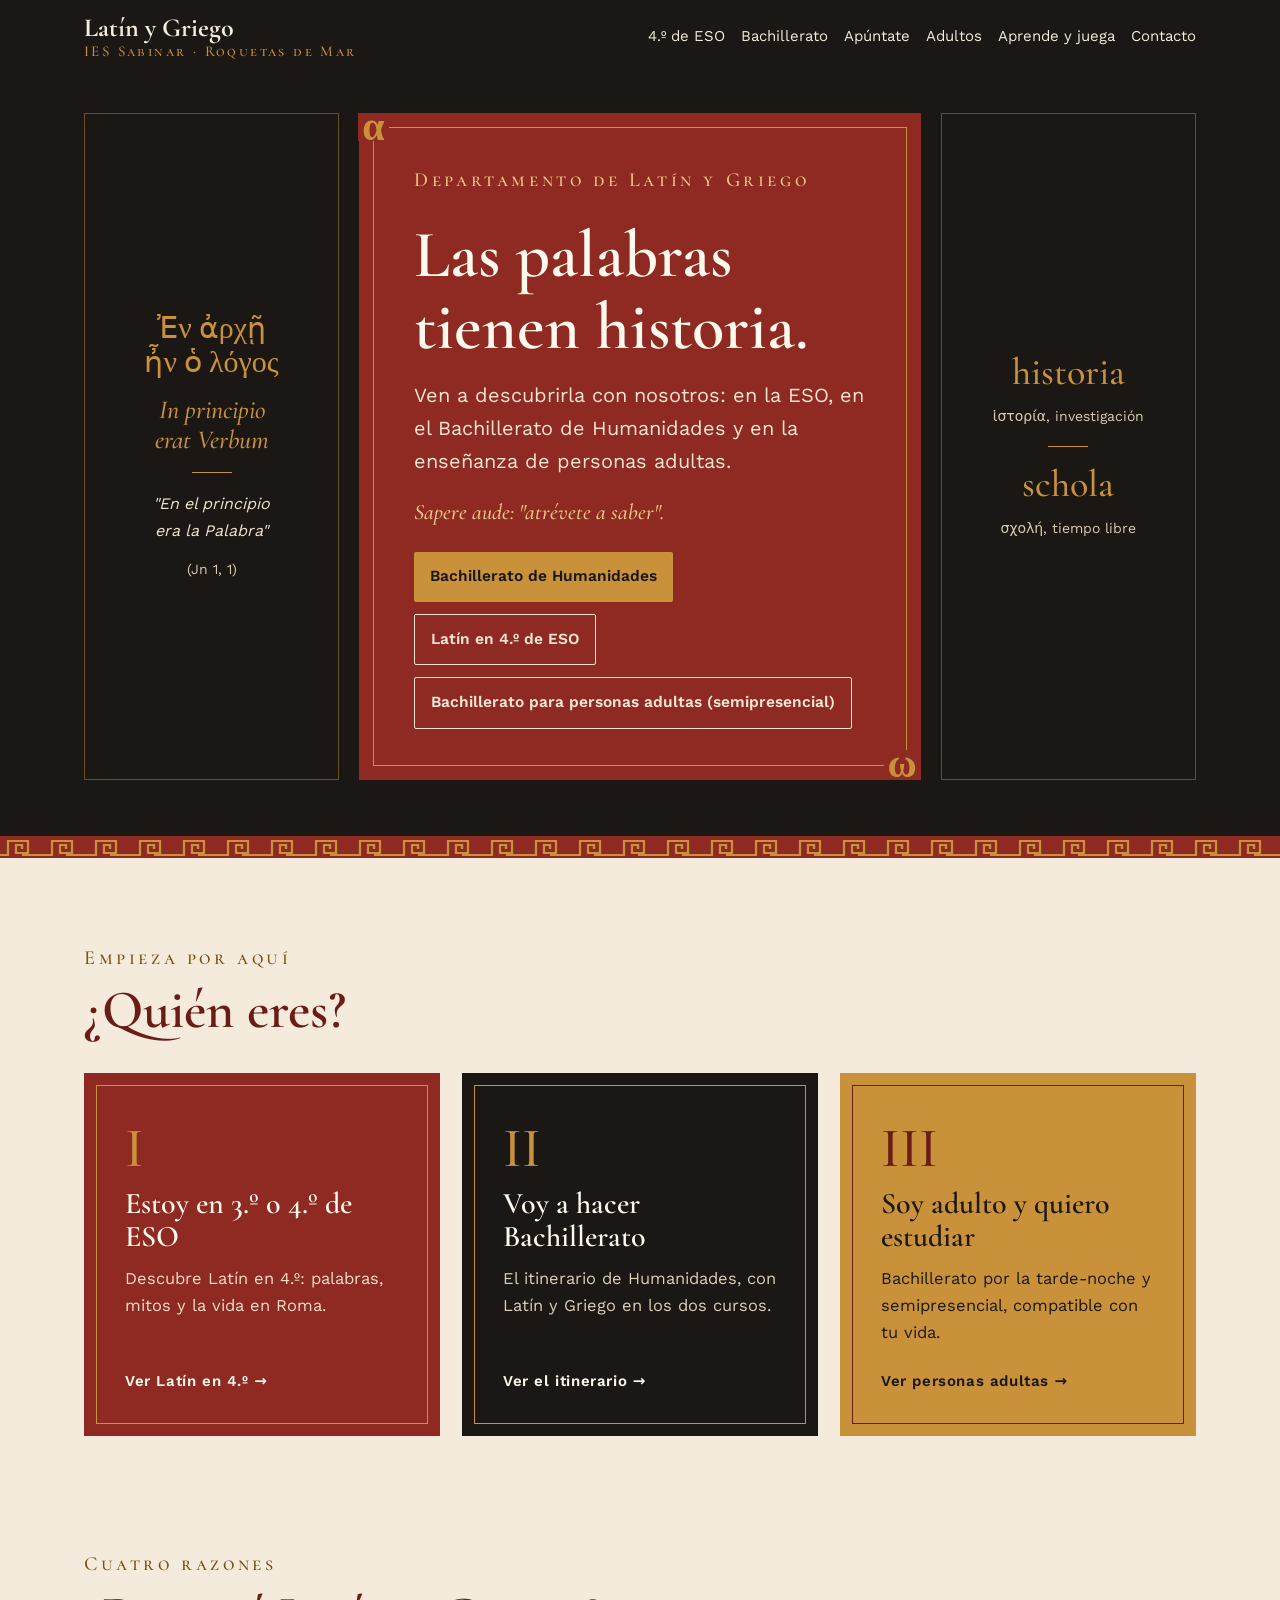
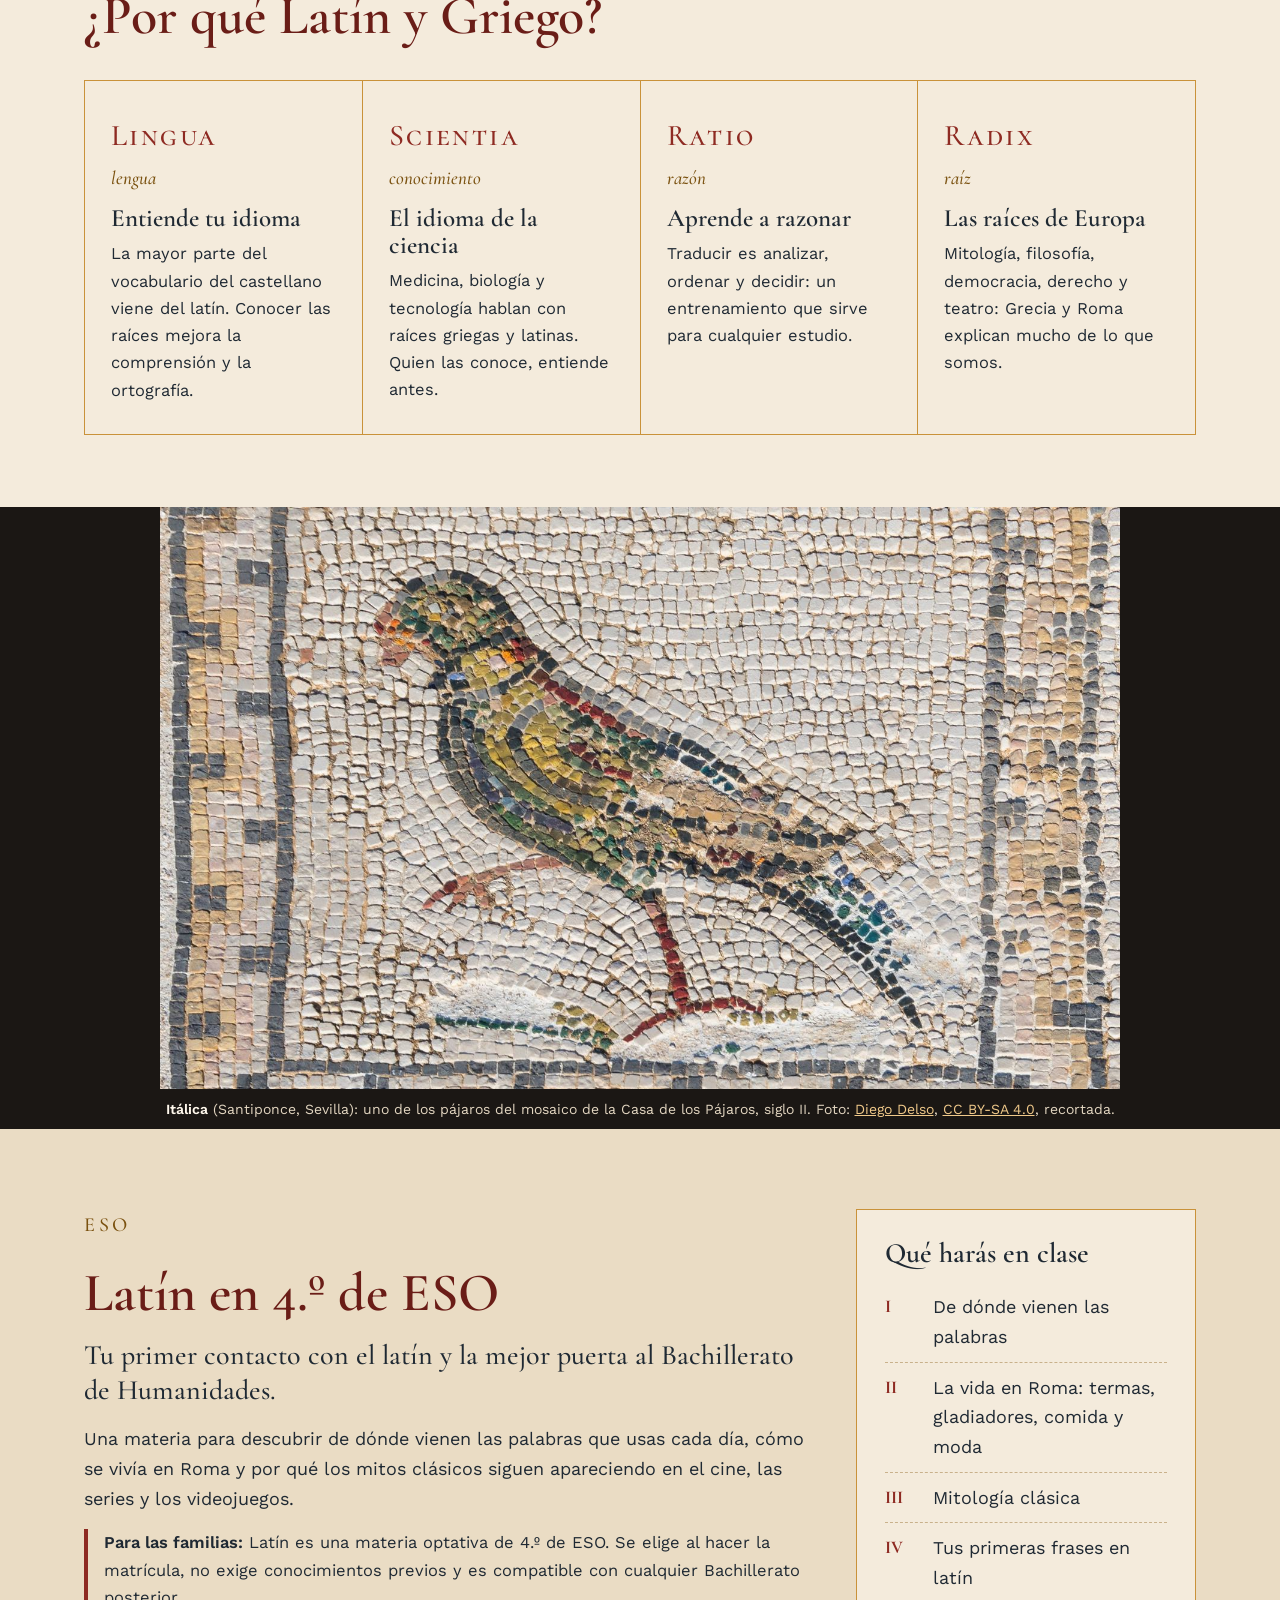
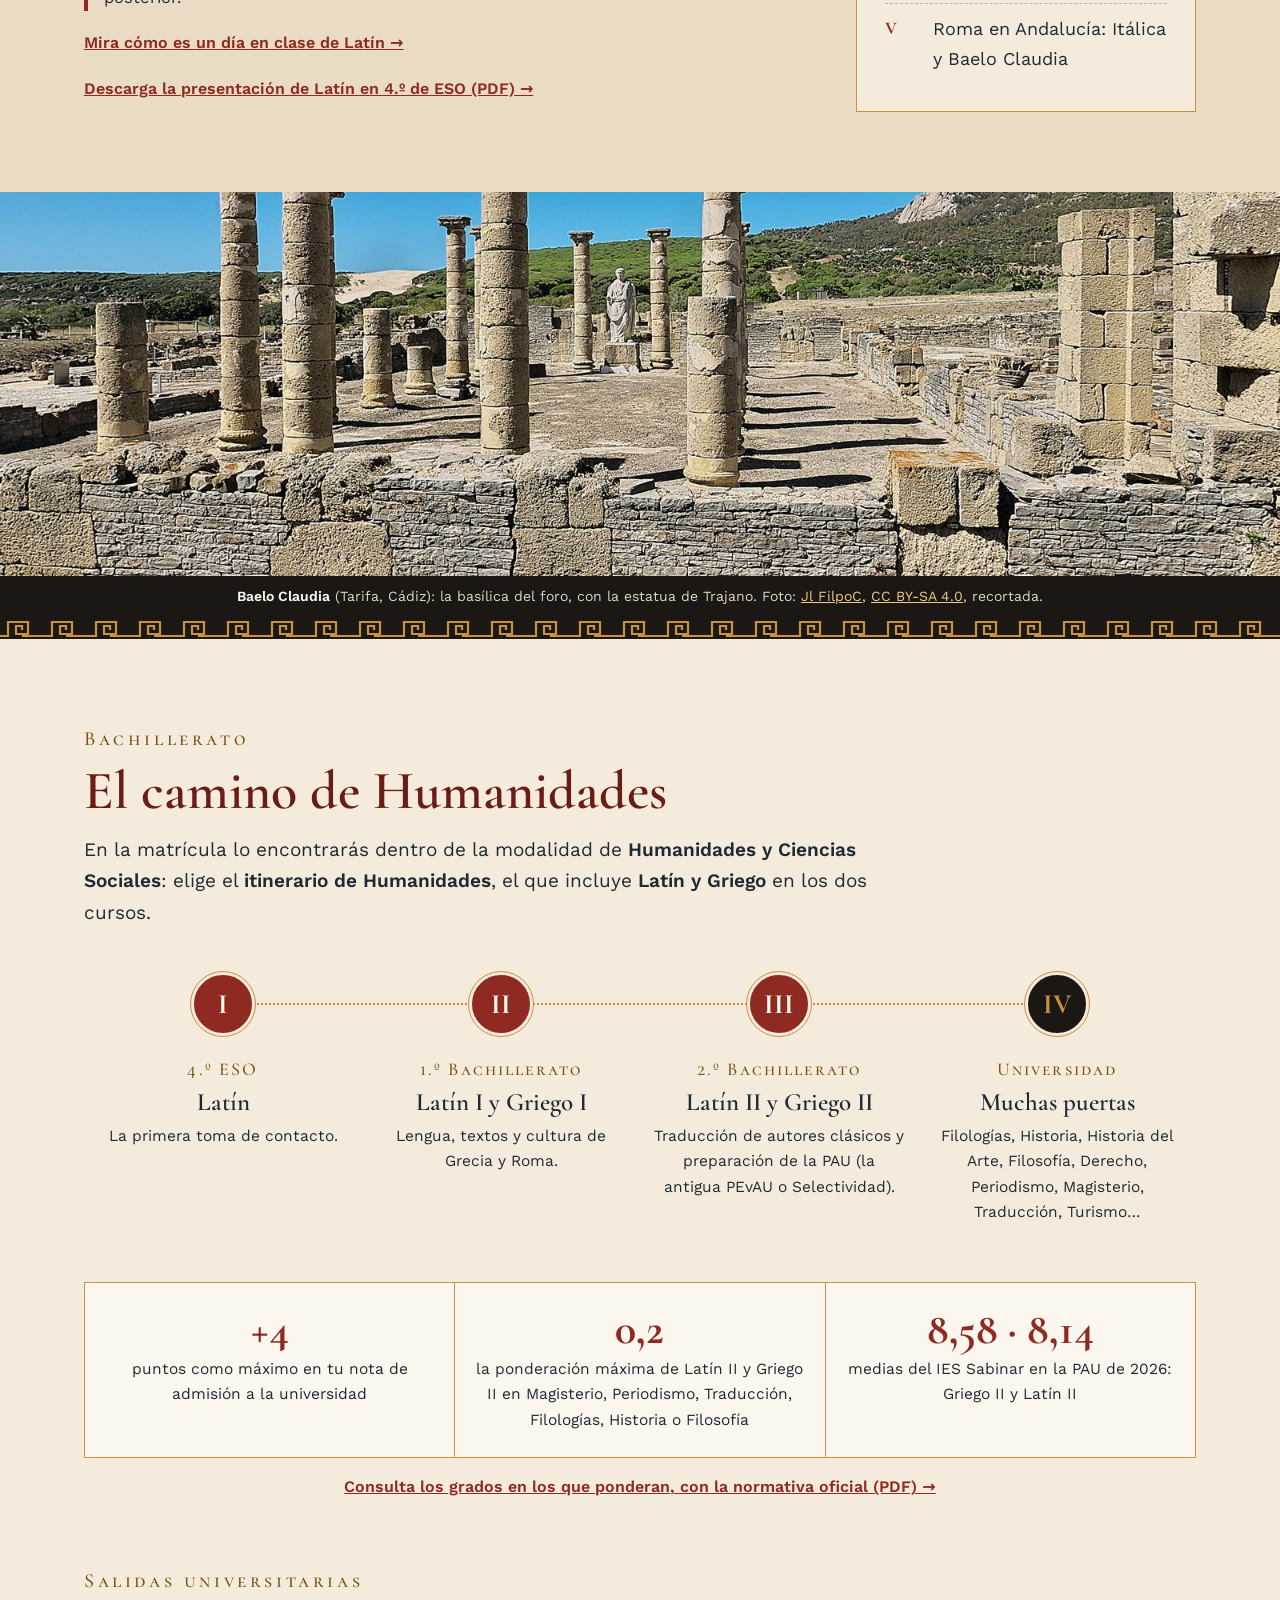
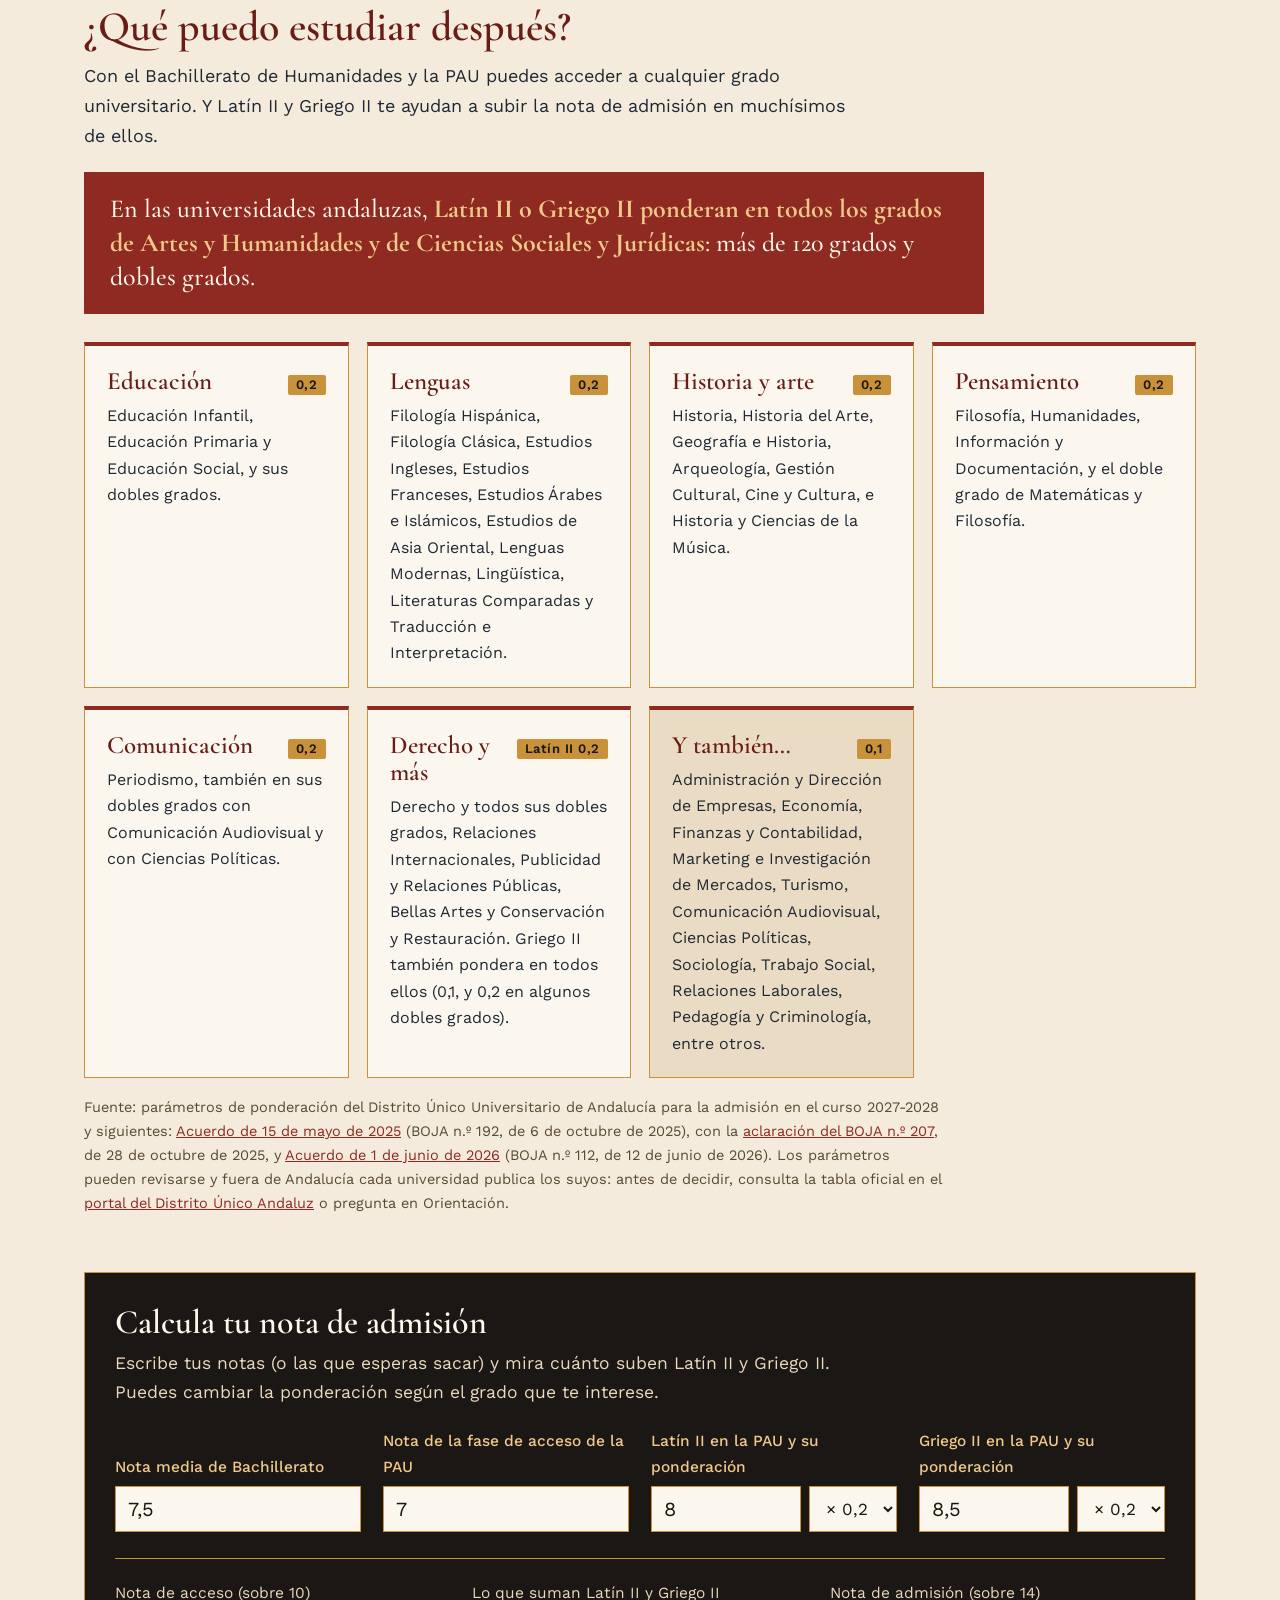
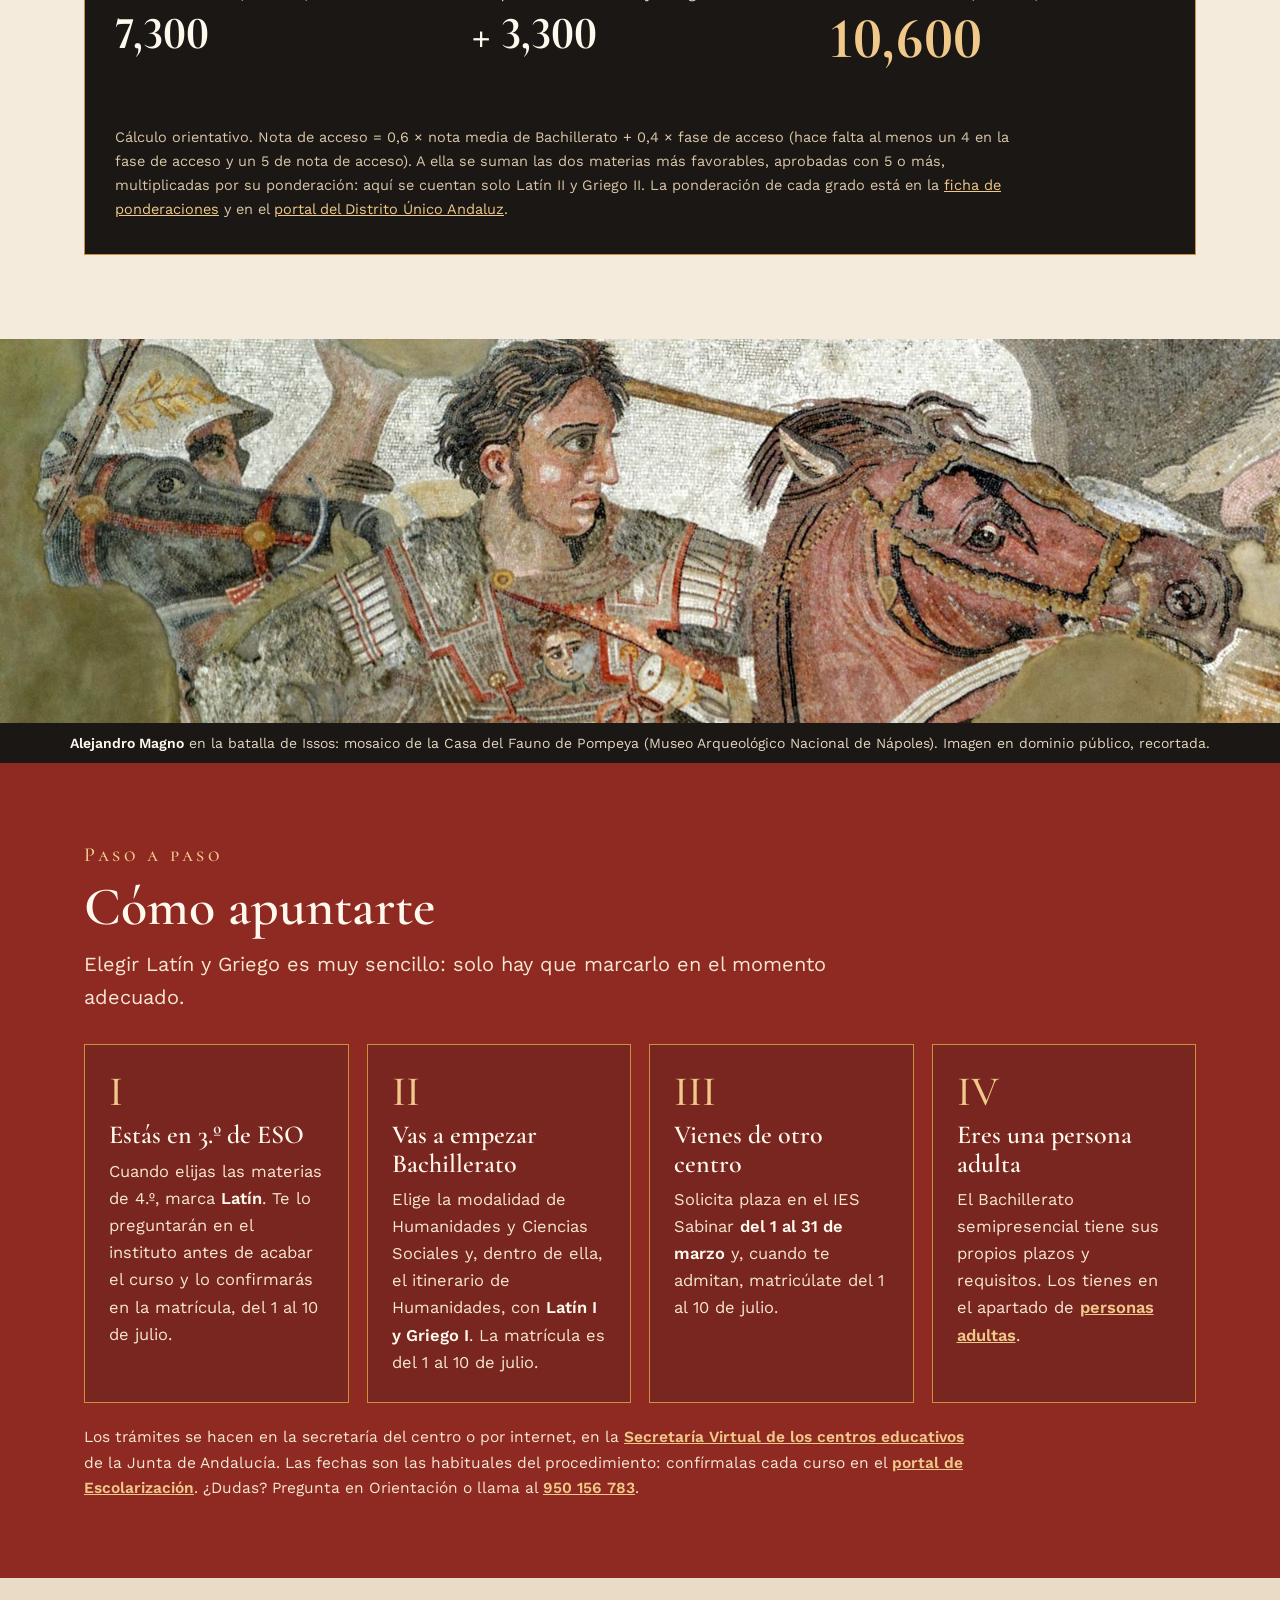
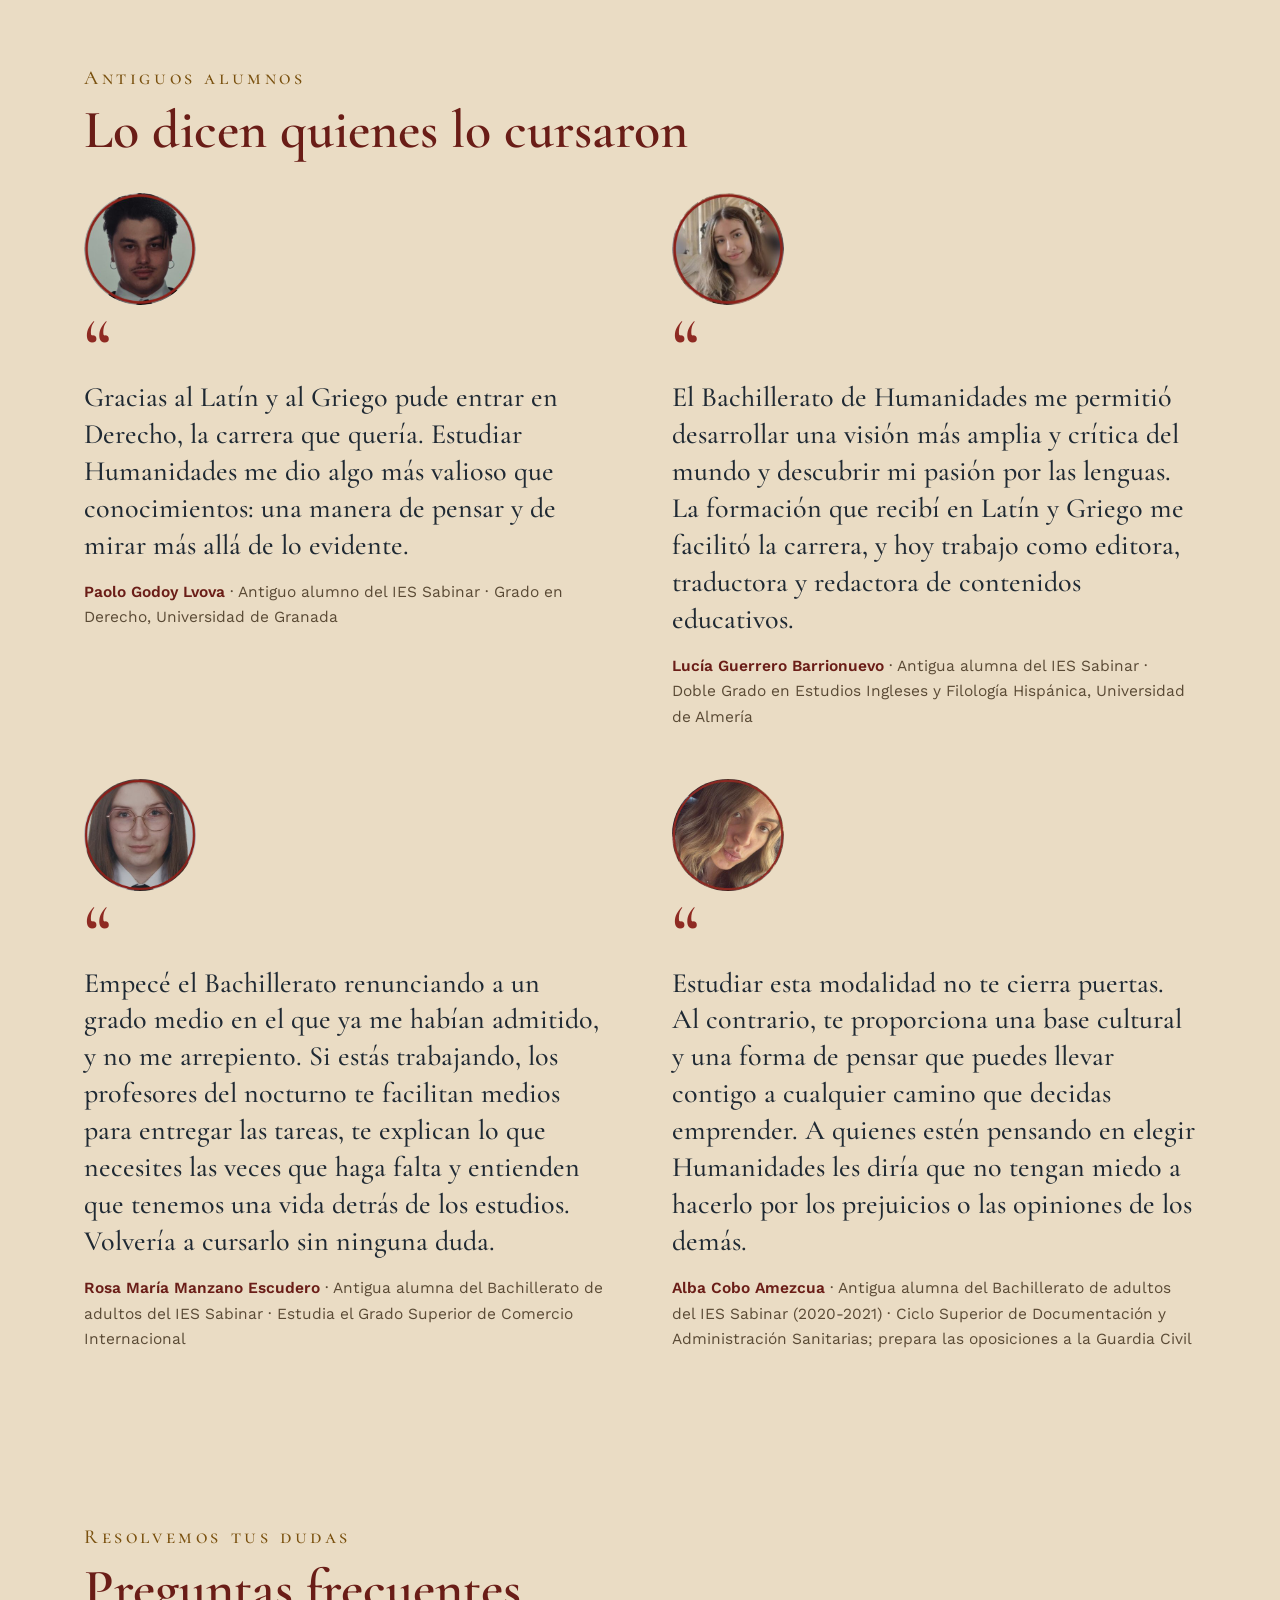
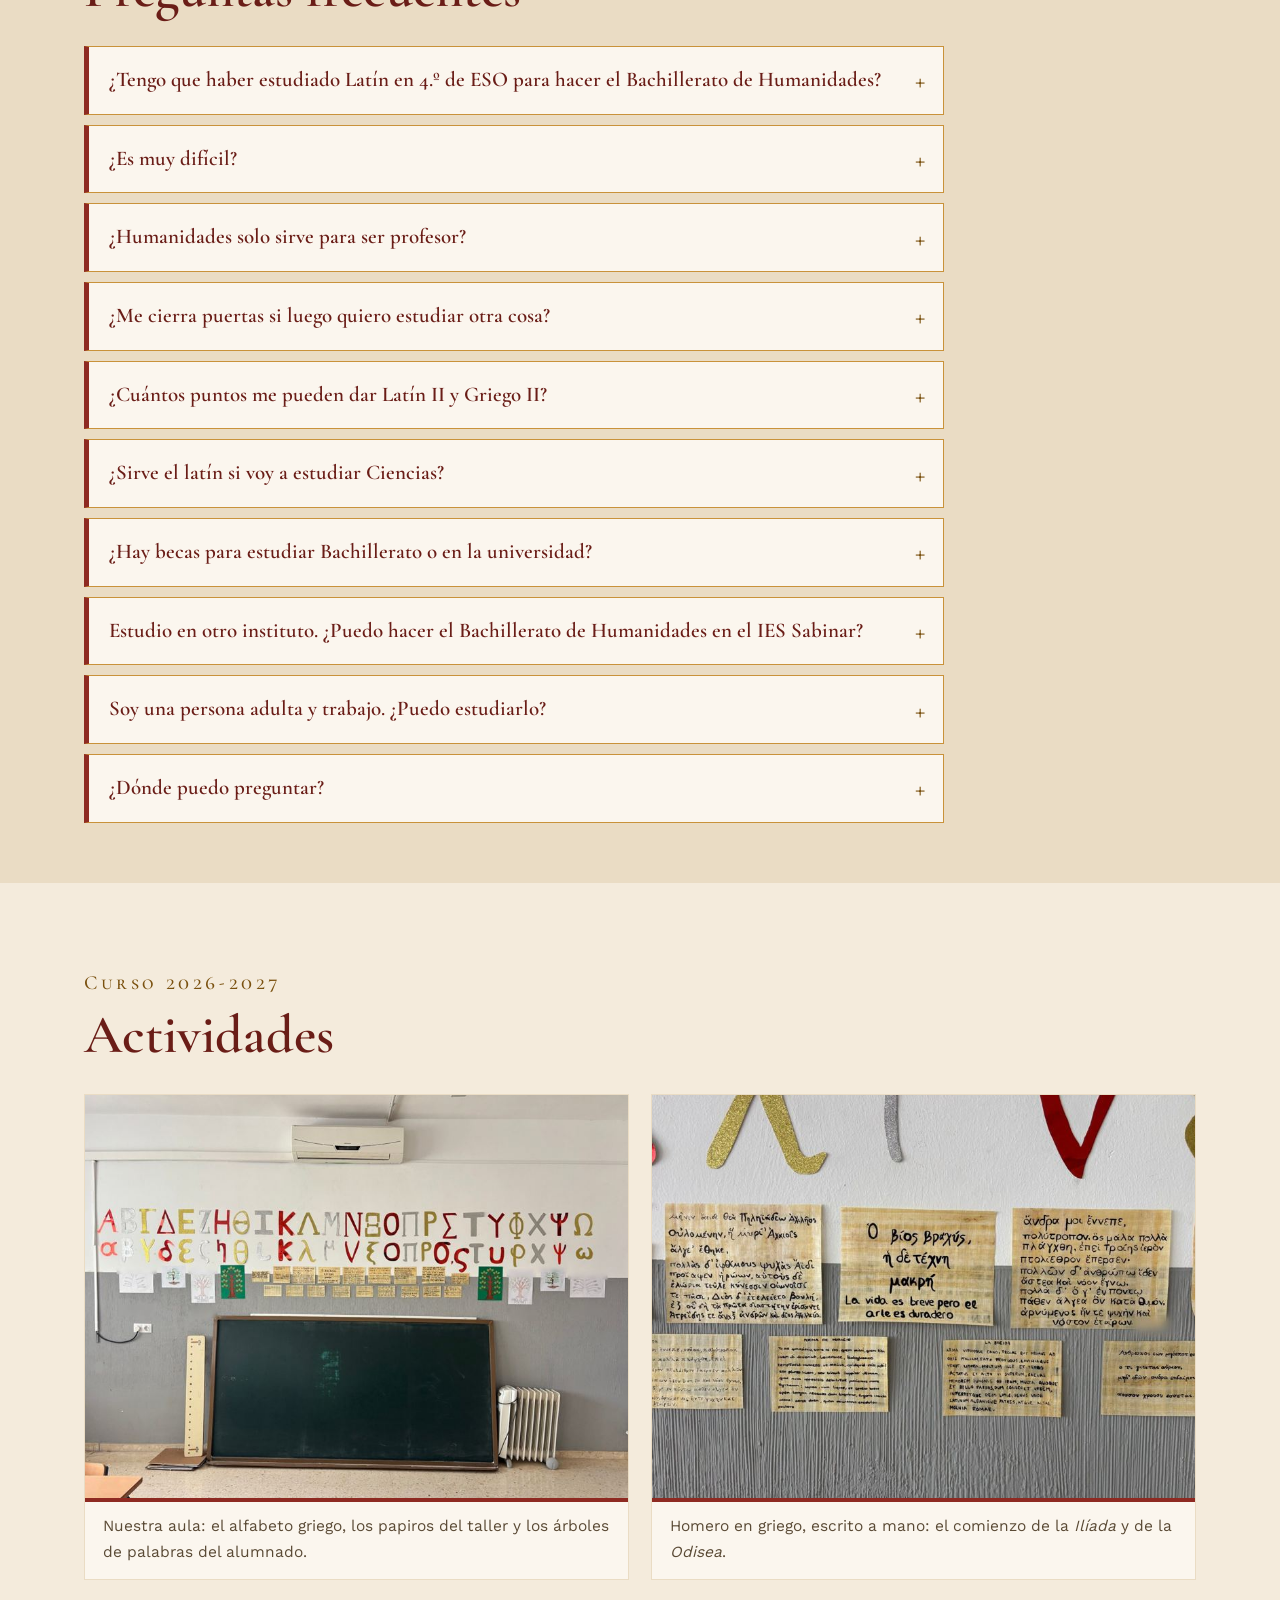
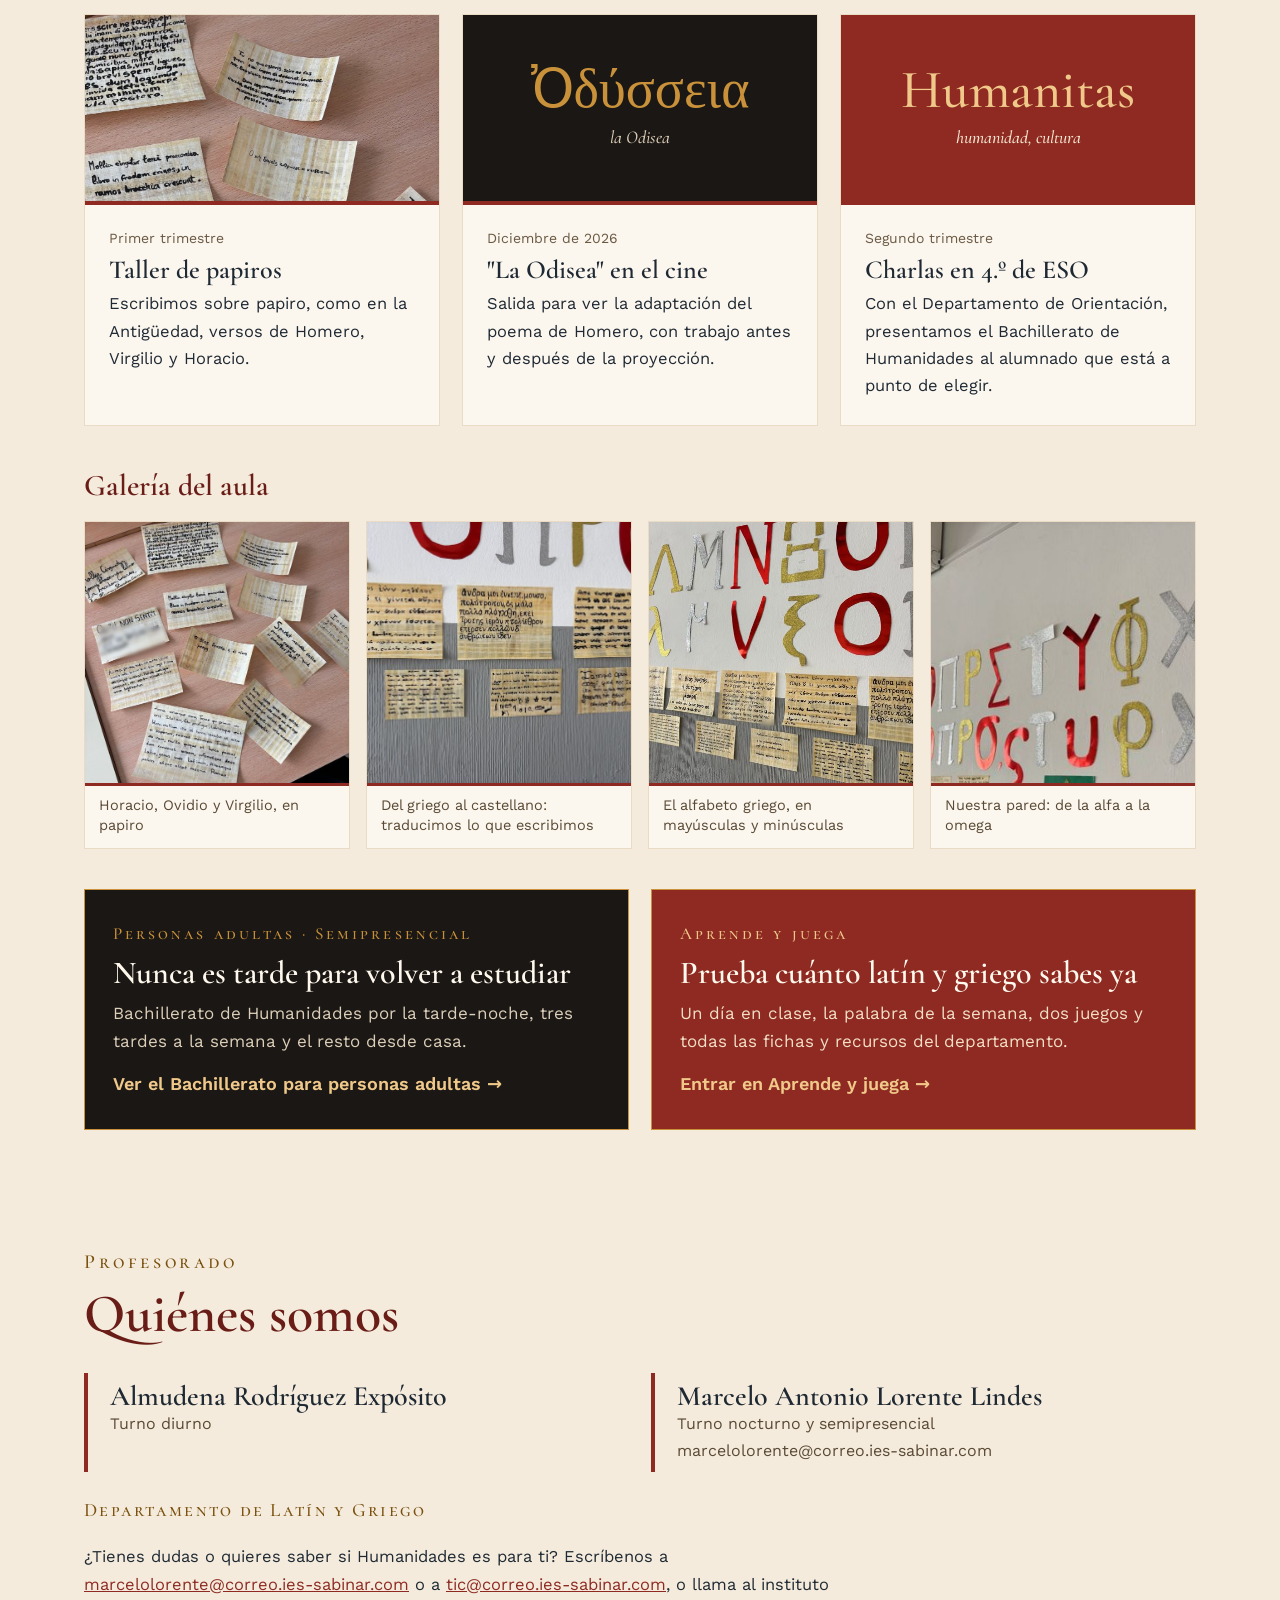
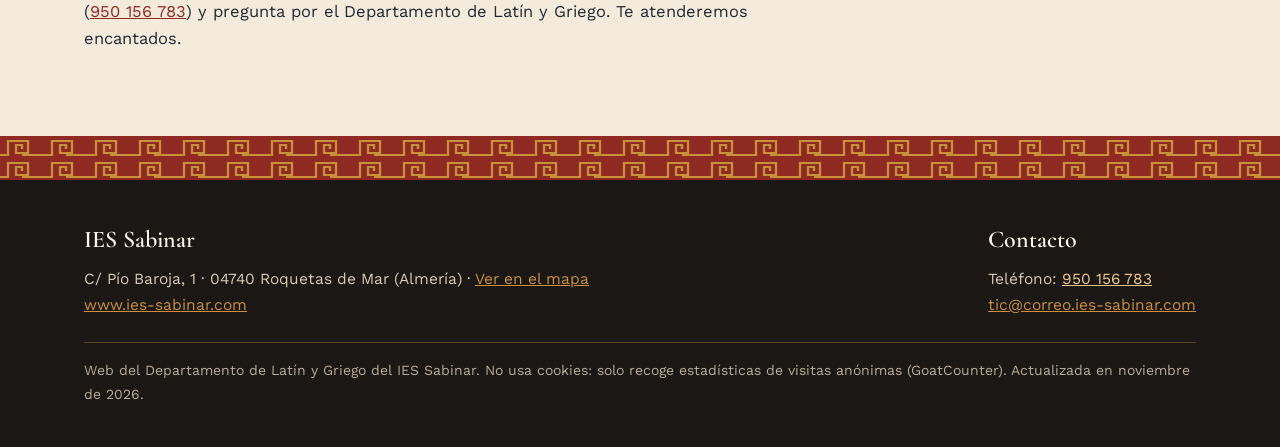
==== commit c223559f: "Inicio: testimonio de Alba Cobo Amezcua" ====
--- a/index.html
+++ b/index.html
@@ -248,7 +248,7 @@
   <div class="wrap">
     <p class="eyebrow">Antiguos alumnos</p>
     <h2>Lo dicen quienes lo cursaron</h2>
-    <div class="grid">
+    <div class="grid cuatro">
       <div>
         <img class="foto-test" src="paolo-godoy.jpg" width="112" height="112" loading="lazy" decoding="async" alt="Paolo Godoy Lvova">
         <blockquote>Gracias al Latín y al Griego pude entrar en Derecho, la carrera que quería. Estudiar Humanidades me dio algo más valioso que conocimientos: una manera de pensar y de mirar más allá de lo evidente.</blockquote>
@@ -263,6 +263,11 @@
         <img class="foto-test" src="rosa-manzano.jpg" width="112" height="112" loading="lazy" decoding="async" alt="Rosa María Manzano Escudero">
         <blockquote>Empecé el Bachillerato renunciando a un grado medio en el que ya me habían admitido, y no me arrepiento. Si estás trabajando, los profesores del nocturno te facilitan medios para entregar las tareas, te explican lo que necesites las veces que haga falta y entienden que tenemos una vida detrás de los estudios. Volvería a cursarlo sin ninguna duda.</blockquote>
         <p class="autor"><b>Rosa María Manzano Escudero</b> · Antigua alumna del Bachillerato de adultos del IES Sabinar · Estudia el Grado Superior de Comercio Internacional</p>
+      </div>
+      <div>
+        <img class="foto-test" src="alba-cobo.jpg" width="112" height="112" loading="lazy" decoding="async" alt="Alba Cobo Amezcua">
+        <blockquote>Estudiar esta modalidad no te cierra puertas. Al contrario, te proporciona una base cultural y una forma de pensar que puedes llevar contigo a cualquier camino que decidas emprender. A quienes estén pensando en elegir Humanidades les diría que no tengan miedo a hacerlo por los prejuicios o las opiniones de los demás.</blockquote>
+        <p class="autor"><b>Alba Cobo Amezcua</b> · Antigua alumna del Bachillerato de adultos del IES Sabinar (2020-2021) · Ciclo Superior de Documentación y Administración Sanitarias; prepara las oposiciones a la Guardia Civil</p>
       </div>
     </div>
   </div>
--- a/estilo.css
+++ b/estilo.css
@@ -399,3 +399,5 @@
 .cab-pag.con-arte .banda{margin-top:36px}
 .banda.entera{background:var(--negro);text-align:center}
 .banda.entera img{height:auto;max-width:960px;margin:0 auto}
+
+.testimonio .grid.cuatro{grid-template-columns:repeat(auto-fit,minmax(min(100%,420px),1fr));column-gap:64px}
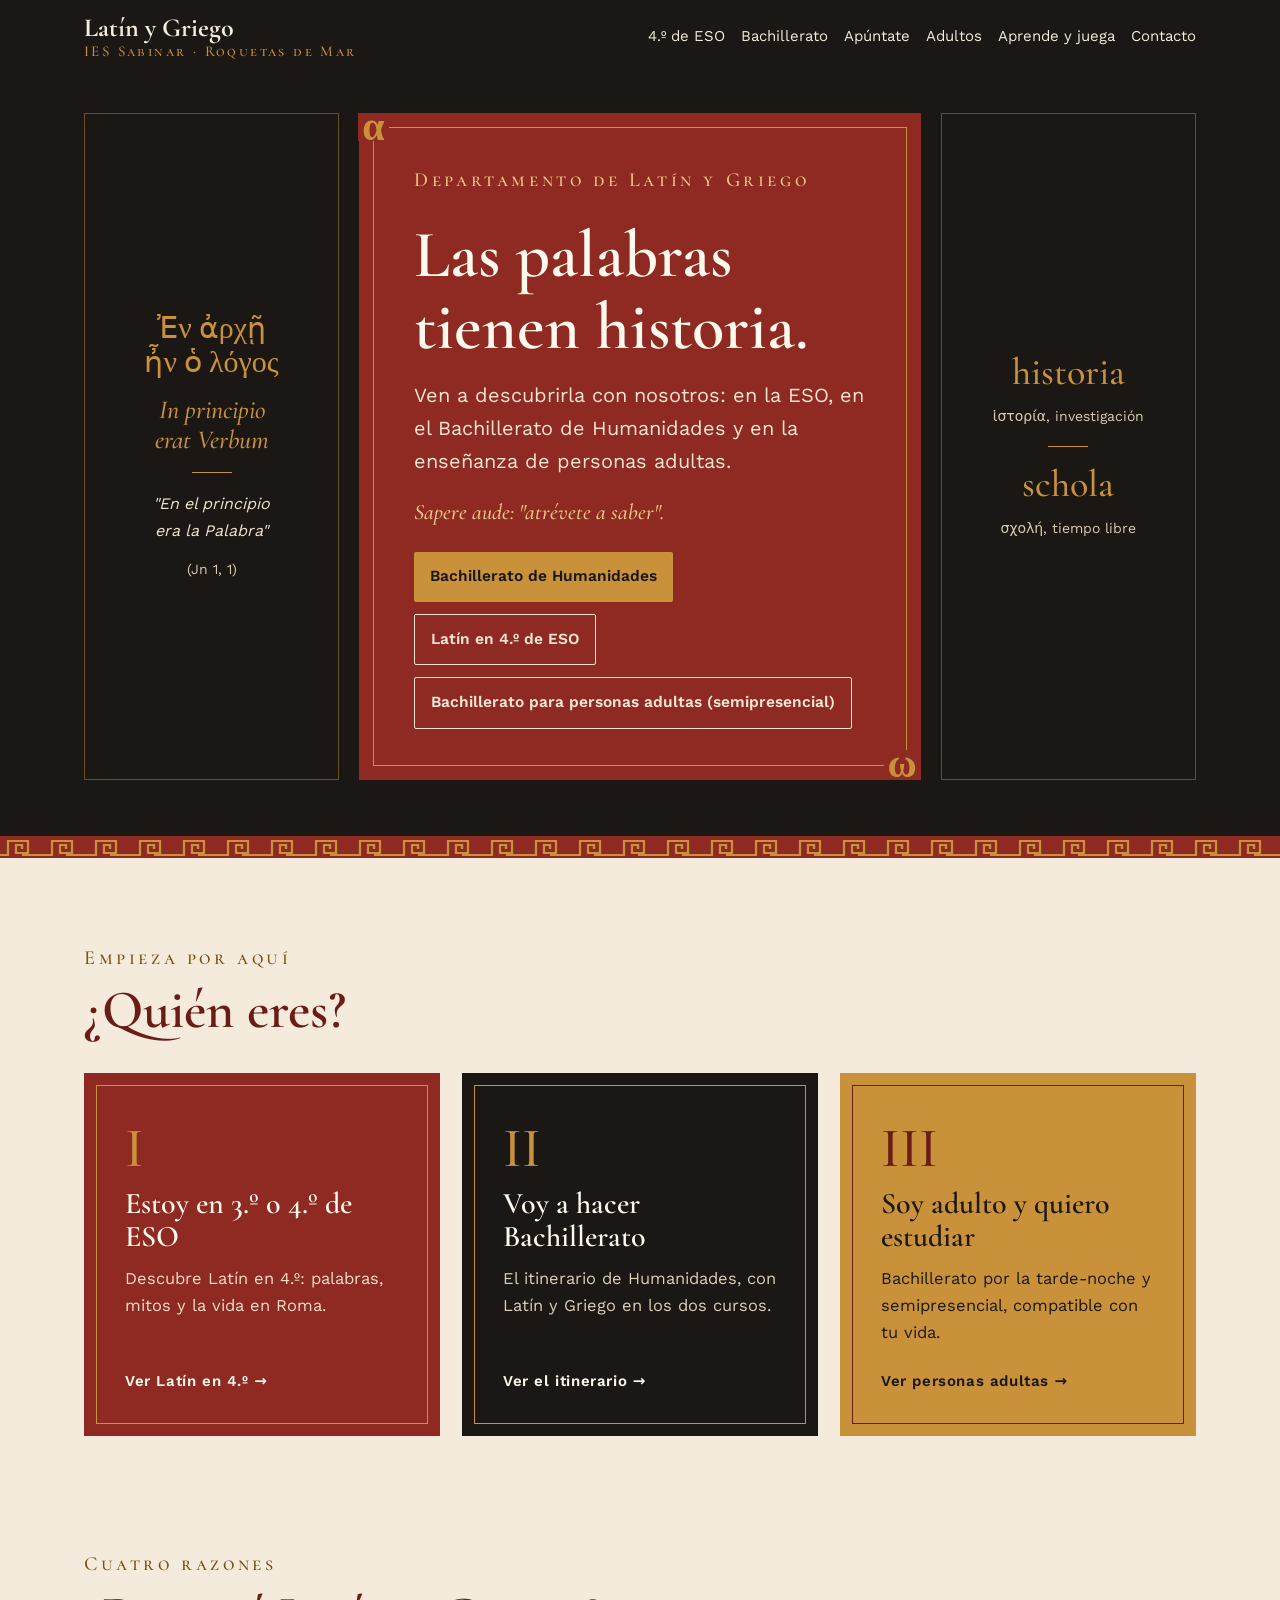
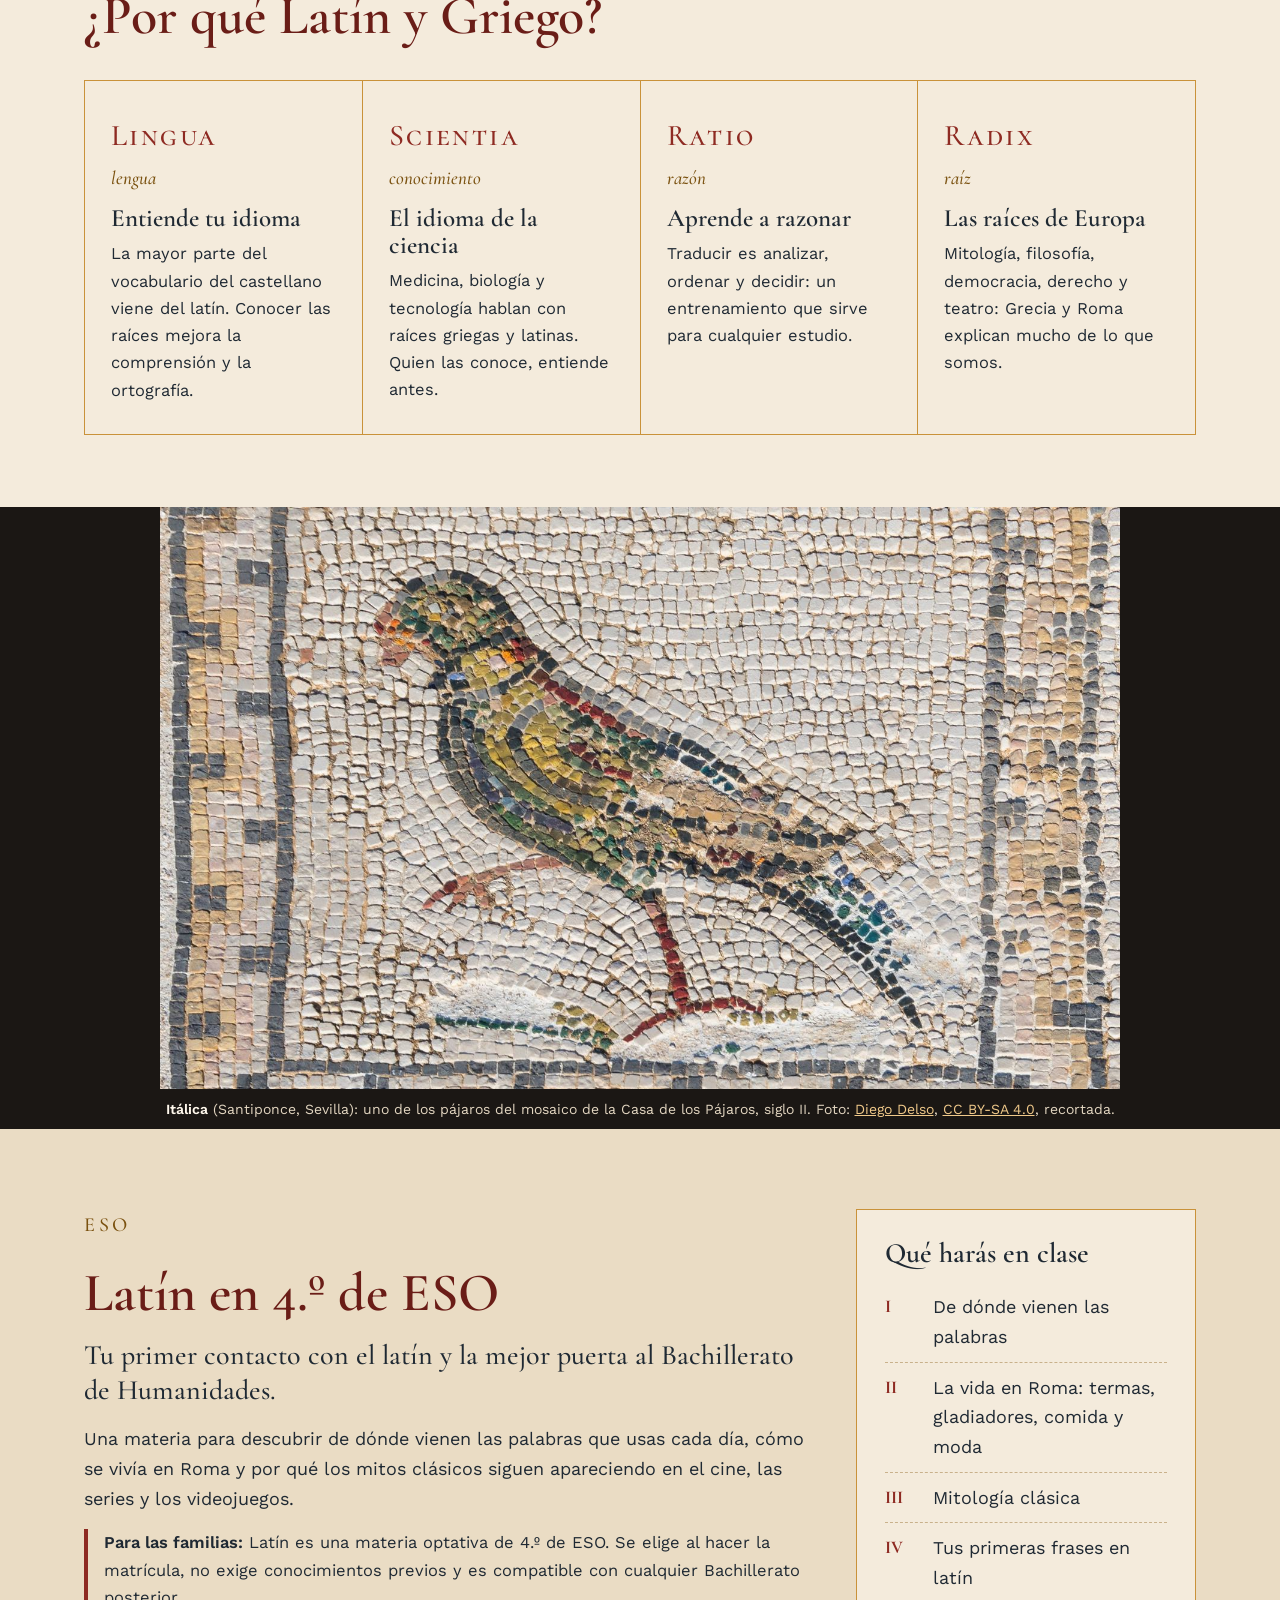
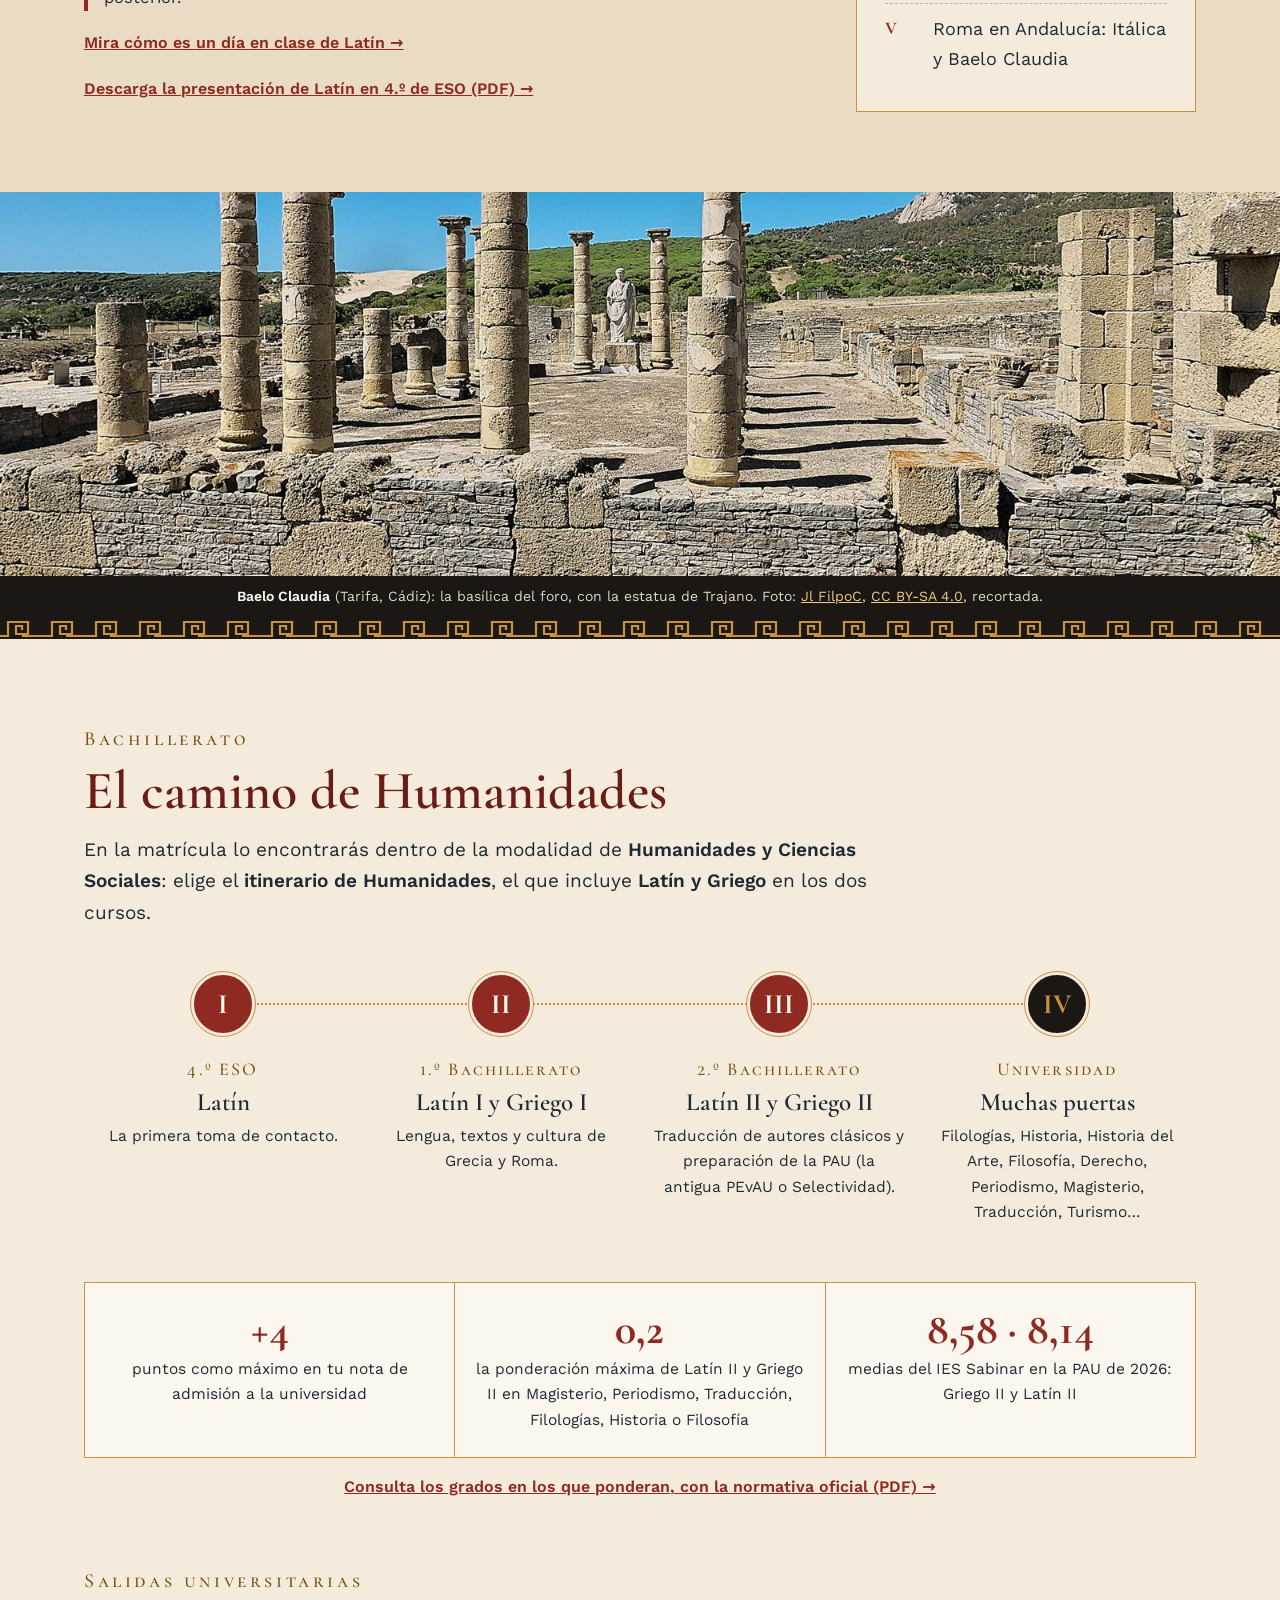
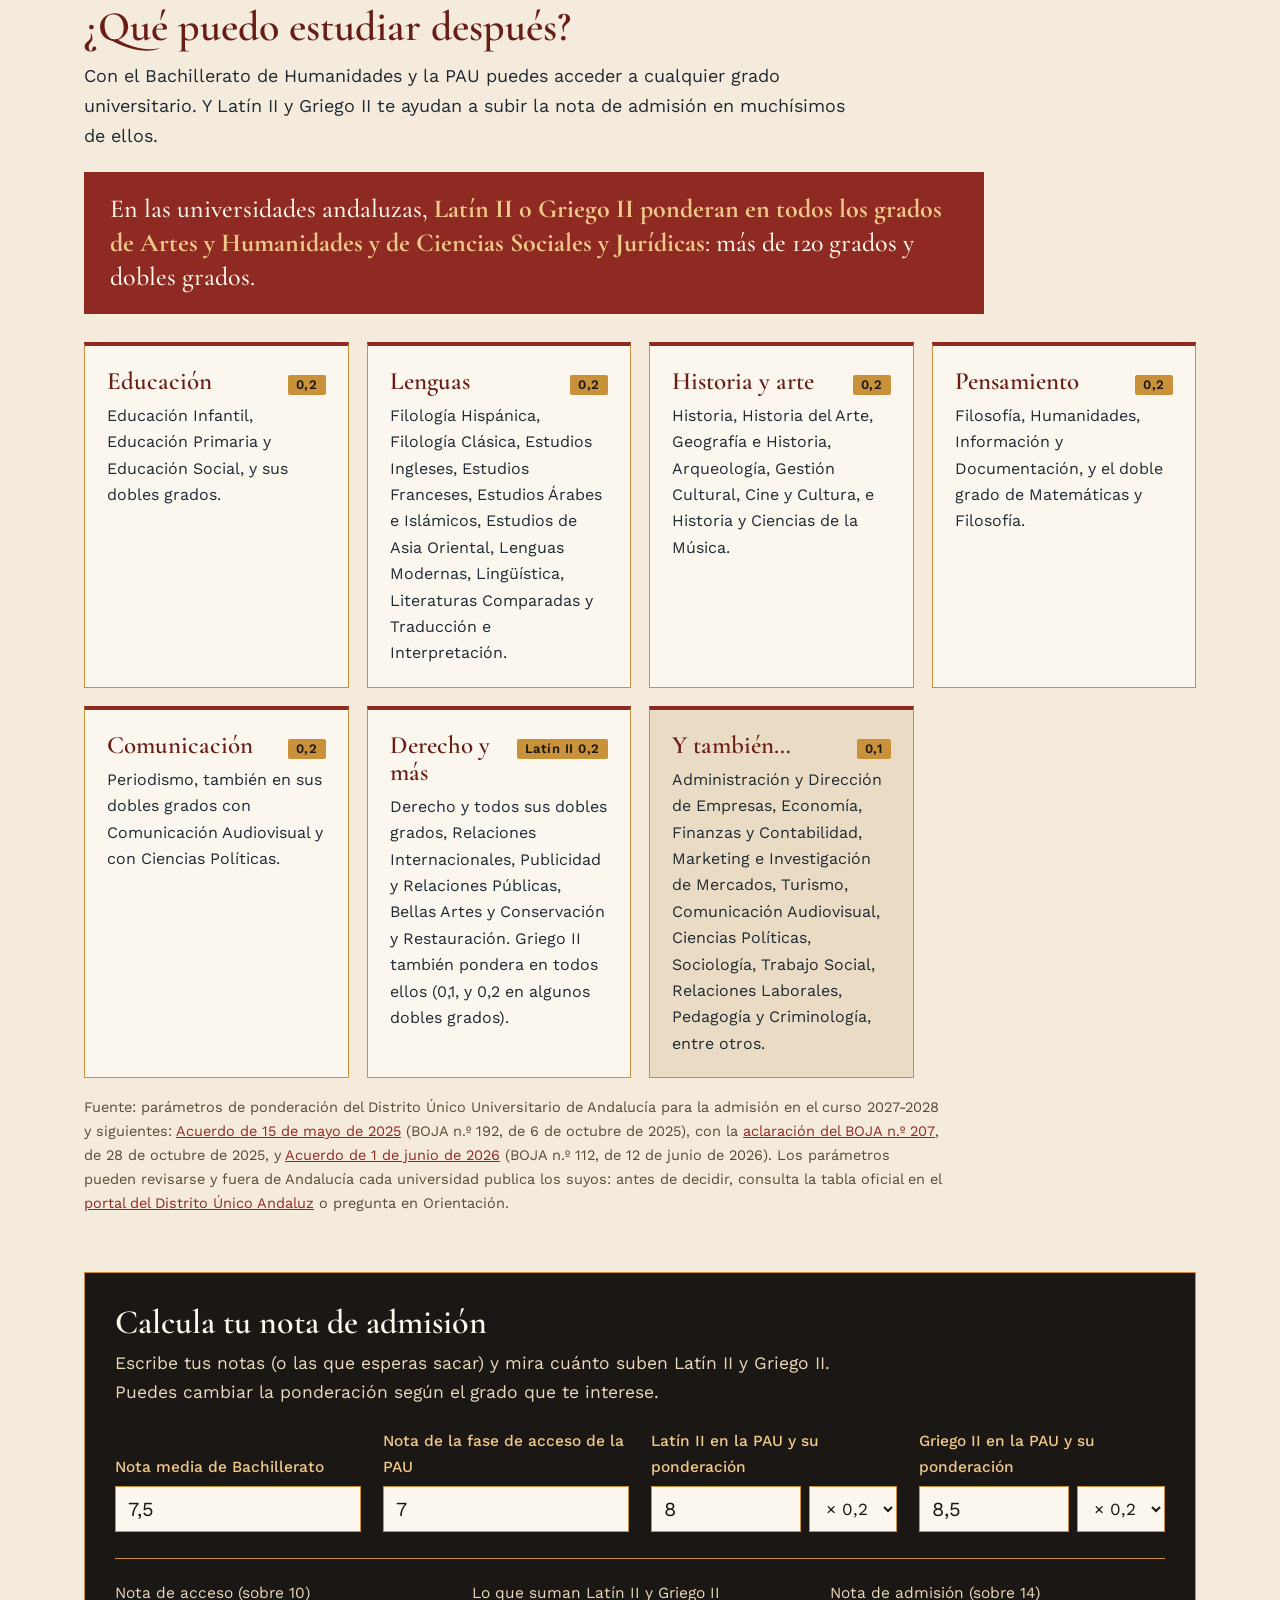
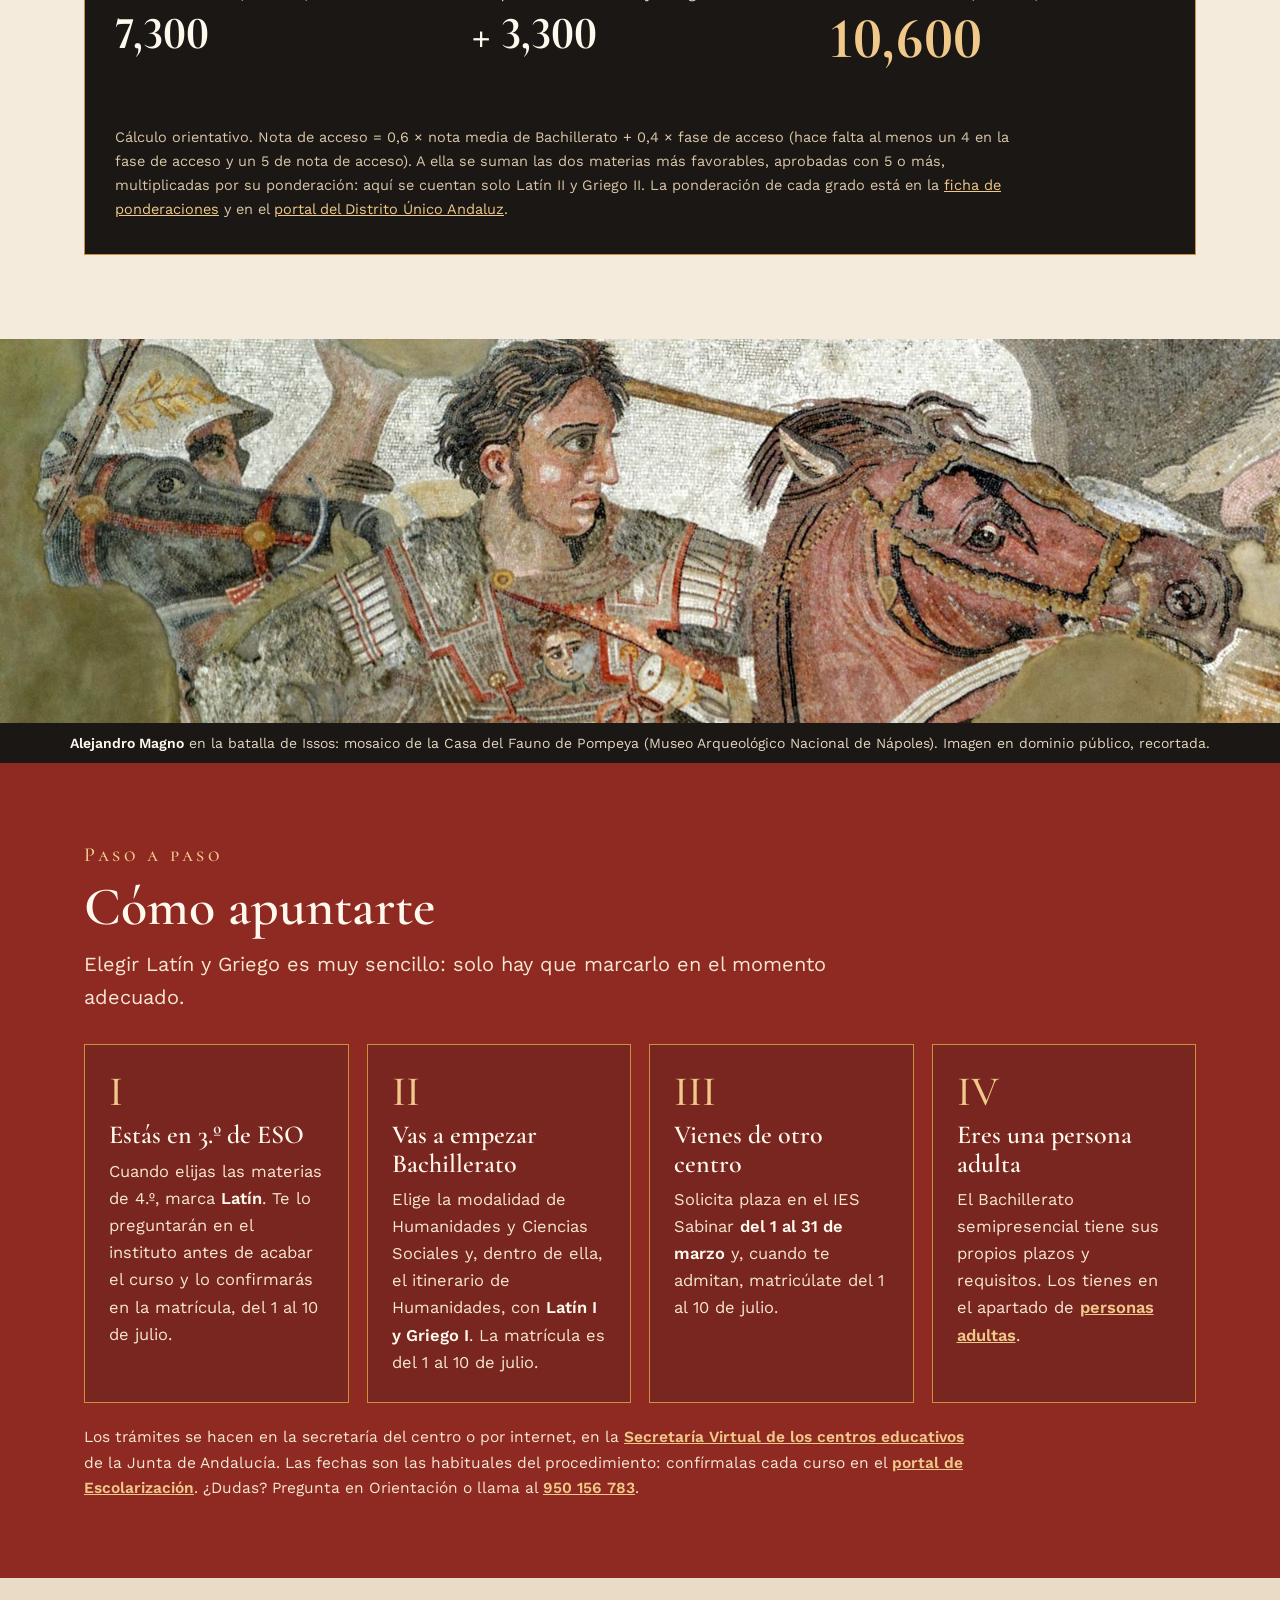
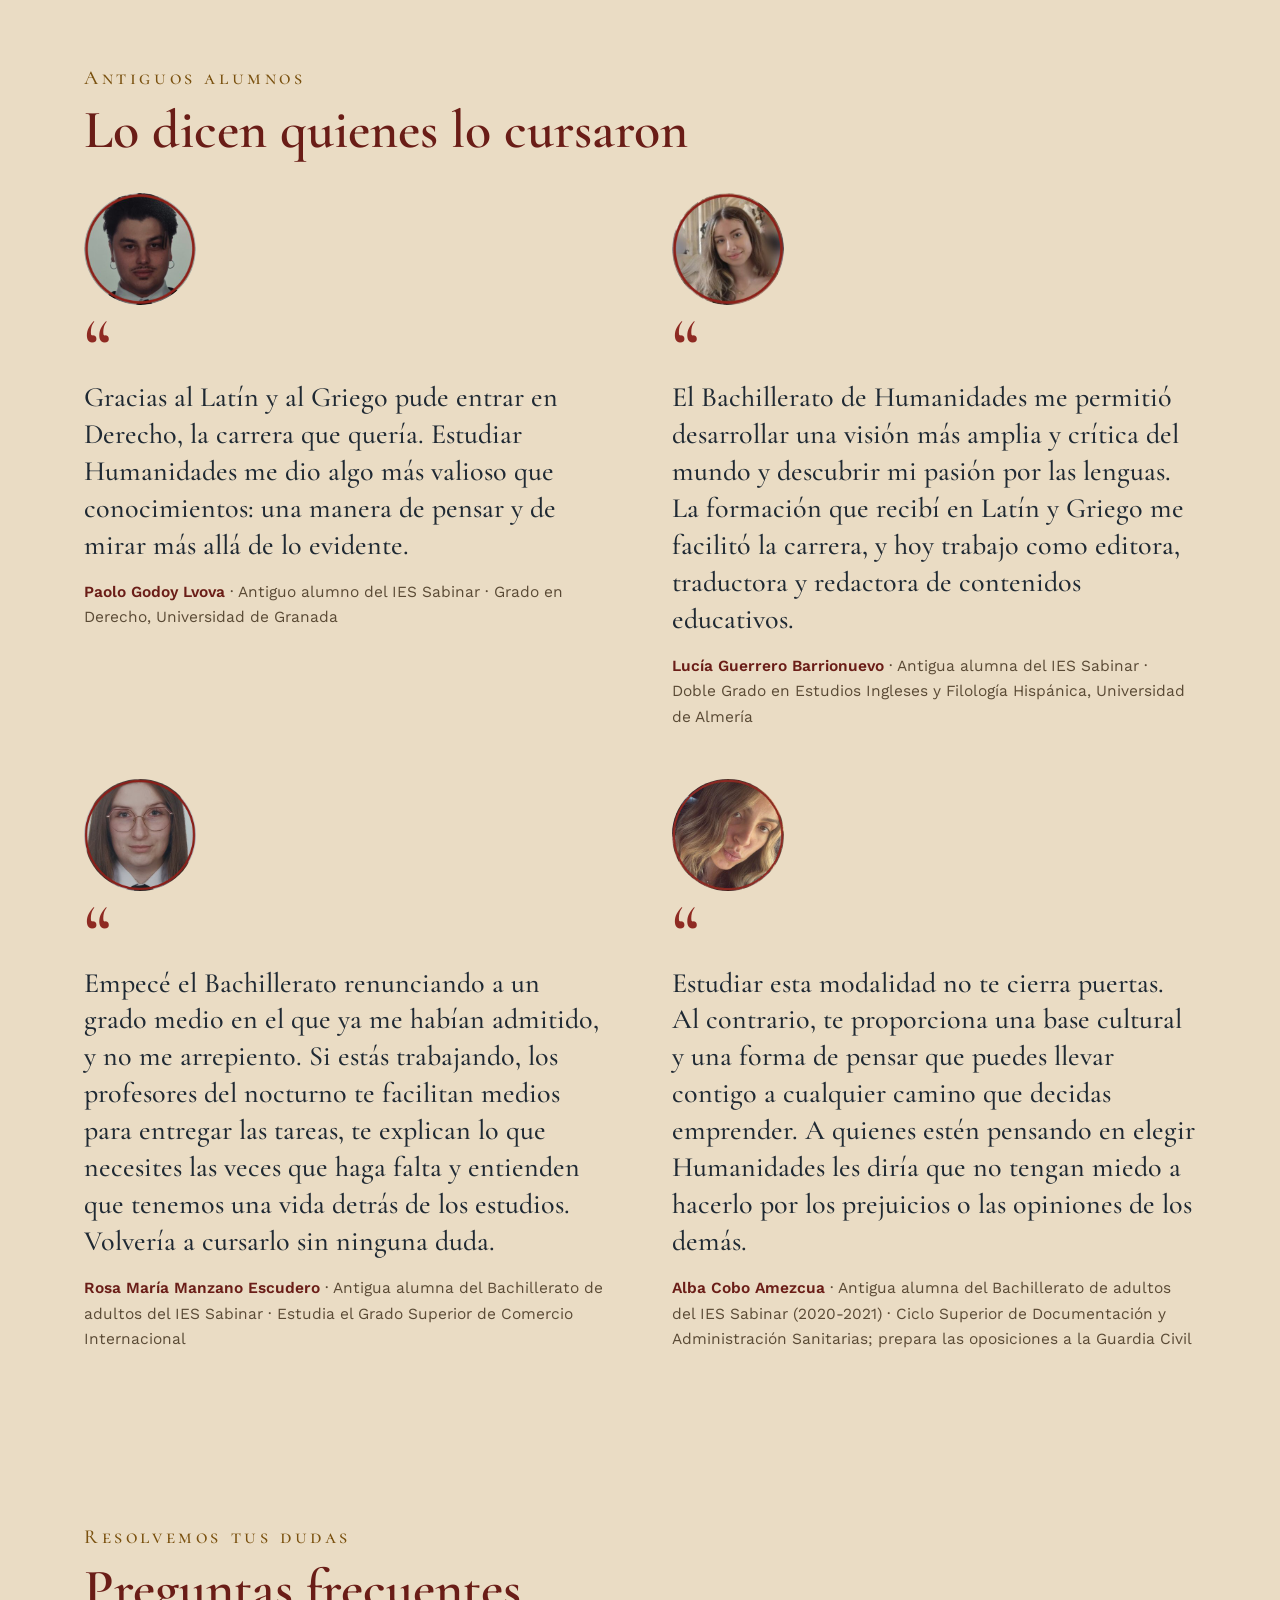
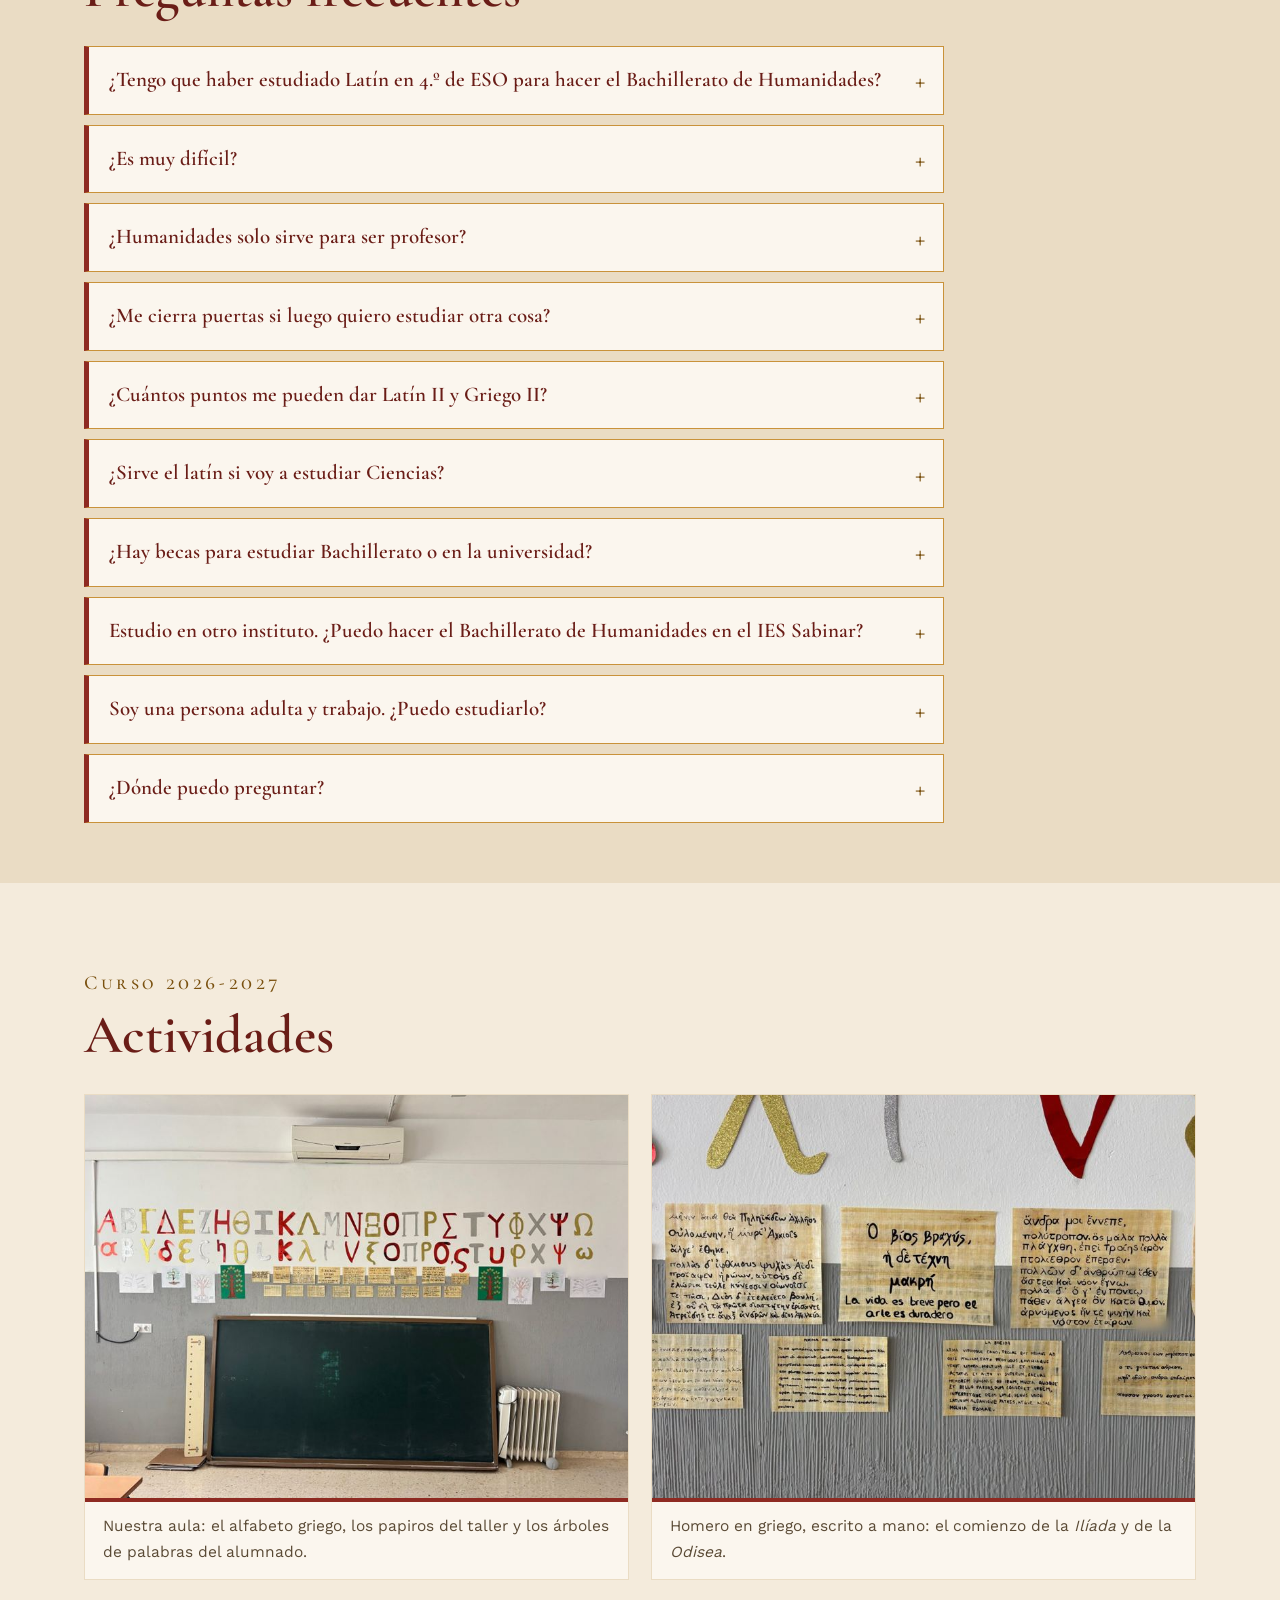
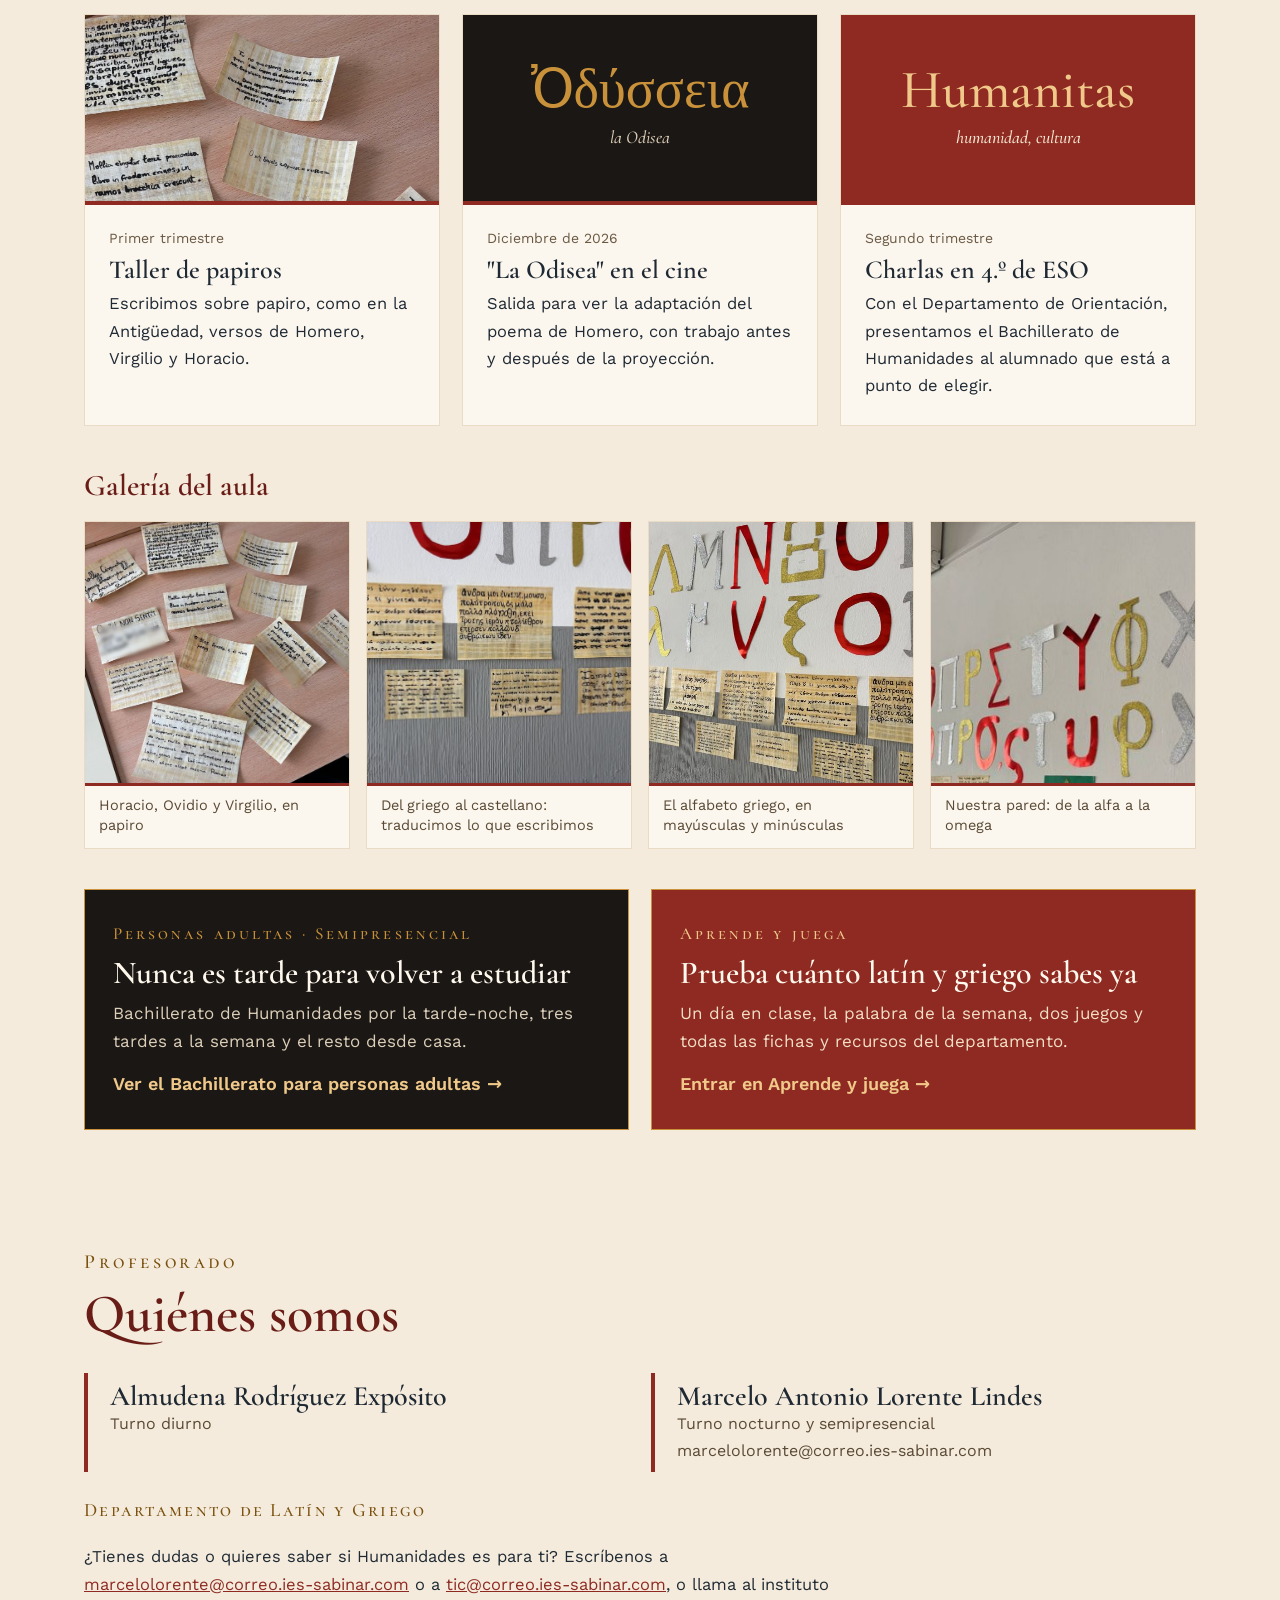
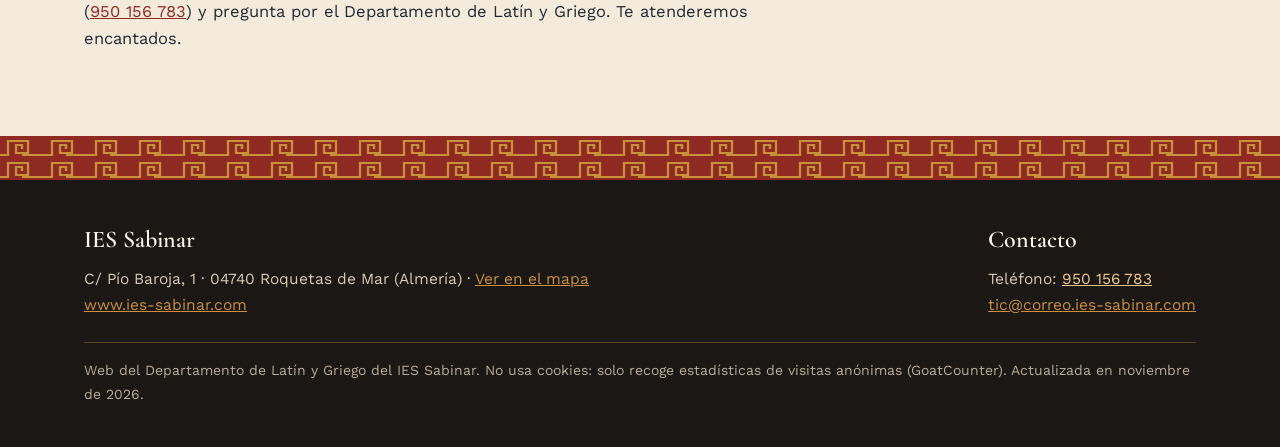
==== commit 27e8a4d9: "Latín I en abierto: imágenes, estilos y enlaces externos en pestaña nueva" ====
--- a/index.html
+++ b/index.html
@@ -121,7 +121,7 @@
 
 <figure class="banda entera">
   <img src="arte-italica-pajaro-800.jpg" srcset="arte-italica-pajaro-800.jpg 800w, arte-italica-pajaro.jpg 1600w" sizes="(max-width:960px) 100vw, 960px" width="1600" height="970" loading="lazy" decoding="async" alt="Pájaro de colores hecho con teselas, detalle de un mosaico romano de Itálica">
-  <figcaption><b>Itálica</b> (Santiponce, Sevilla): uno de los pájaros del mosaico de la Casa de los Pájaros, siglo II. Foto: <a href="https://commons.wikimedia.org/wiki/File:Mosaico_de_los_P%C3%A1jaros,_ruinas_romanas_de_It%C3%A1lica,_Santiponce,_Sevilla,_Espa%C3%B1a,_2015-12-06,_DD_21.JPG">Diego Delso</a>, <a href="https://creativecommons.org/licenses/by-sa/4.0/deed.es">CC BY-SA 4.0</a>, recortada.</figcaption>
+  <figcaption><b>Itálica</b> (Santiponce, Sevilla): uno de los pájaros del mosaico de la Casa de los Pájaros, siglo II. Foto: <a href="https://commons.wikimedia.org/wiki/File:Mosaico_de_los_P%C3%A1jaros,_ruinas_romanas_de_It%C3%A1lica,_Santiponce,_Sevilla,_Espa%C3%B1a,_2015-12-06,_DD_21.JPG" target="_blank" rel="noopener">Diego Delso<span class="vh"> (se abre en una pestaña nueva)</span></a>, <a href="https://creativecommons.org/licenses/by-sa/4.0/deed.es" target="_blank" rel="noopener">CC BY-SA 4.0<span class="vh"> (se abre en una pestaña nueva)</span></a>, recortada.</figcaption>
 </figure>
 
 <section id="eso" class="eso">
@@ -133,7 +133,7 @@
       <p>Una materia para descubrir de dónde vienen las palabras que usas cada día, cómo se vivía en Roma y por qué los mitos clásicos siguen apareciendo en el cine, las series y los videojuegos.</p>
       <p class="familias"><b>Para las familias:</b> Latín es una materia optativa de 4.º de ESO. Se elige al hacer la matrícula, no exige conocimientos previos y es compatible con cualquier Bachillerato posterior.</p>
       <p><a class="enlace-doc" href="aprende/#undia">Mira cómo es un día en clase de Latín →</a></p>
-      <p><a class="enlace-doc" href="https://www.ies-sabinar.com/uploads/49591-0-6717641506232997776.pdf">Descarga la presentación de Latín en 4.º de ESO (PDF) →</a></p>
+      <p><a class="enlace-doc" href="https://www.ies-sabinar.com/uploads/49591-0-6717641506232997776.pdf" target="_blank" rel="noopener">Descarga la presentación de Latín en 4.º de ESO (PDF) →<span class="vh"> (se abre en una pestaña nueva)</span></a></p>
     </div>
     <div class="temas">
       <h3>Qué harás en clase</h3>
@@ -150,7 +150,7 @@
 
 <figure class="banda">
   <img src="arte-baelo-claudia-800.jpg" srcset="arte-baelo-claudia-800.jpg 800w, arte-baelo-claudia.jpg 1600w" sizes="100vw" width="1600" height="640" loading="lazy" decoding="async" alt="Columnas de la basílica romana de Baelo Claudia, con la estatua del emperador Trajano al fondo, bajo un cielo azul">
-  <figcaption><b>Baelo Claudia</b> (Tarifa, Cádiz): la basílica del foro, con la estatua de Trajano. Foto: <a href="https://commons.wikimedia.org/wiki/File:Bas%C3%ADlica_de_Baelo_Claudia,_Bolonia_(Tarifa).jpg">Jl FilpoC</a>, <a href="https://creativecommons.org/licenses/by-sa/4.0/deed.es">CC BY-SA 4.0</a>, recortada.</figcaption>
+  <figcaption><b>Baelo Claudia</b> (Tarifa, Cádiz): la basílica del foro, con la estatua de Trajano. Foto: <a href="https://commons.wikimedia.org/wiki/File:Bas%C3%ADlica_de_Baelo_Claudia,_Bolonia_(Tarifa).jpg" target="_blank" rel="noopener">Jl FilpoC<span class="vh"> (se abre en una pestaña nueva)</span></a>, <a href="https://creativecommons.org/licenses/by-sa/4.0/deed.es" target="_blank" rel="noopener">CC BY-SA 4.0<span class="vh"> (se abre en una pestaña nueva)</span></a>, recortada.</figcaption>
 </figure>
 
 <div class="greca negra" aria-hidden="true"></div>
@@ -172,7 +172,7 @@
       <div class="dato"><div class="num">0,2</div><div class="txt">la ponderación máxima de Latín II y Griego II en Magisterio, Periodismo, Traducción, Filologías, Historia o Filosofía</div></div>
       <div class="dato"><div class="num">8,58 · 8,14</div><div class="txt">medias del IES Sabinar en la PAU de 2026: Griego II y Latín II</div></div>
     </div>
-    <p class="nota-pevau"><a class="enlace-doc" href="https://www.ies-sabinar.com/uploads/50311-latin-y-griego-en-la-pau-ies-sabinar-2026-27.pdf">Consulta los grados en los que ponderan, con la normativa oficial (PDF) →</a></p>
+    <p class="nota-pevau"><a class="enlace-doc" href="https://www.ies-sabinar.com/uploads/50311-latin-y-griego-en-la-pau-ies-sabinar-2026-27.pdf" target="_blank" rel="noopener">Consulta los grados en los que ponderan, con la normativa oficial (PDF) →<span class="vh"> (se abre en una pestaña nueva)</span></a></p>
 
     <div class="salidas" id="salidas">
       <p class="eyebrow">Salidas universitarias</p>
@@ -188,7 +188,7 @@
         <div class="area"><h4>Derecho y más <span class="pond">Latín II 0,2</span></h4><p>Derecho y todos sus dobles grados, Relaciones Internacionales, Publicidad y Relaciones Públicas, Bellas Artes y Conservación y Restauración. Griego II también pondera en todos ellos (0,1, y 0,2 en algunos dobles grados).</p></div>
         <div class="area otras"><h4>Y también… <span class="pond">0,1</span></h4><p>Administración y Dirección de Empresas, Economía, Finanzas y Contabilidad, Marketing e Investigación de Mercados, Turismo, Comunicación Audiovisual, Ciencias Políticas, Sociología, Trabajo Social, Relaciones Laborales, Pedagogía y Criminología, entre otros.</p></div>
       </div>
-      <p class="aviso-pond">Fuente: parámetros de ponderación del Distrito Único Universitario de Andalucía para la admisión en el curso 2027-2028 y siguientes: <a href="https://www.juntadeandalucia.es/boja/2025/192/58">Acuerdo de 15 de mayo de 2025</a> (BOJA n.º 192, de 6 de octubre de 2025), con la <a href="https://www.juntadeandalucia.es/boja/2025/207/27">aclaración del BOJA n.º 207</a>, de 28 de octubre de 2025, y <a href="https://www.juntadeandalucia.es/boja/2026/112/47">Acuerdo de 1 de junio de 2026</a> (BOJA n.º 112, de 12 de junio de 2026). Los parámetros pueden revisarse y fuera de Andalucía cada universidad publica los suyos: antes de decidir, consulta la tabla oficial en el <a href="https://lajunta.es/portaldua">portal del Distrito Único Andaluz</a> o pregunta en Orientación.</p>
+      <p class="aviso-pond">Fuente: parámetros de ponderación del Distrito Único Universitario de Andalucía para la admisión en el curso 2027-2028 y siguientes: <a href="https://www.juntadeandalucia.es/boja/2025/192/58" target="_blank" rel="noopener">Acuerdo de 15 de mayo de 2025<span class="vh"> (se abre en una pestaña nueva)</span></a> (BOJA n.º 192, de 6 de octubre de 2025), con la <a href="https://www.juntadeandalucia.es/boja/2025/207/27" target="_blank" rel="noopener">aclaración del BOJA n.º 207<span class="vh"> (se abre en una pestaña nueva)</span></a>, de 28 de octubre de 2025, y <a href="https://www.juntadeandalucia.es/boja/2026/112/47" target="_blank" rel="noopener">Acuerdo de 1 de junio de 2026<span class="vh"> (se abre en una pestaña nueva)</span></a> (BOJA n.º 112, de 12 de junio de 2026). Los parámetros pueden revisarse y fuera de Andalucía cada universidad publica los suyos: antes de decidir, consulta la tabla oficial en el <a href="https://lajunta.es/portaldua" target="_blank" rel="noopener">portal del Distrito Único Andaluz<span class="vh"> (se abre en una pestaña nueva)</span></a> o pregunta en Orientación.</p>
     </div>
     <div class="calc" id="calculadora">
       <h3>Calcula tu nota de admisión</h3>
@@ -205,7 +205,7 @@
         <div class="adm"><span>Nota de admisión (sobre 14)</span><b id="c-adm">–</b></div>
       </div>
       <p class="msg" id="c-msg" aria-live="polite"></p>
-      <p class="nota">Cálculo orientativo. Nota de acceso = 0,6 × nota media de Bachillerato + 0,4 × fase de acceso (hace falta al menos un 4 en la fase de acceso y un 5 de nota de acceso). A ella se suman las dos materias más favorables, aprobadas con 5 o más, multiplicadas por su ponderación: aquí se cuentan solo Latín II y Griego II. La ponderación de cada grado está en la <a href="https://www.ies-sabinar.com/uploads/50311-latin-y-griego-en-la-pau-ies-sabinar-2026-27.pdf">ficha de ponderaciones</a> y en el <a href="https://lajunta.es/portaldua">portal del Distrito Único Andaluz</a>.</p>
+      <p class="nota">Cálculo orientativo. Nota de acceso = 0,6 × nota media de Bachillerato + 0,4 × fase de acceso (hace falta al menos un 4 en la fase de acceso y un 5 de nota de acceso). A ella se suman las dos materias más favorables, aprobadas con 5 o más, multiplicadas por su ponderación: aquí se cuentan solo Latín II y Griego II. La ponderación de cada grado está en la <a href="https://www.ies-sabinar.com/uploads/50311-latin-y-griego-en-la-pau-ies-sabinar-2026-27.pdf" target="_blank" rel="noopener">ficha de ponderaciones<span class="vh"> (se abre en una pestaña nueva)</span></a> y en el <a href="https://lajunta.es/portaldua" target="_blank" rel="noopener">portal del Distrito Único Andaluz<span class="vh"> (se abre en una pestaña nueva)</span></a>.</p>
     </div>
   </div>
 </section>
@@ -240,7 +240,7 @@
       <div class="paso"><span class="num" aria-hidden="true">III</span><h3>Vienes de otro centro</h3><p>Solicita plaza en el IES Sabinar <b>del 1 al 31 de marzo</b> y, cuando te admitan, matricúlate del 1 al 10 de julio.</p></div>
       <div class="paso"><span class="num" aria-hidden="true">IV</span><h3>Eres una persona adulta</h3><p>El Bachillerato semipresencial tiene sus propios plazos y requisitos. Los tienes en el apartado de <a href="adultos/">personas adultas</a>.</p></div>
     </div>
-    <p class="nota">Los trámites se hacen en la secretaría del centro o por internet, en la <a href="https://secretariavirtual.juntadeandalucia.es/secretariavirtual/">Secretaría Virtual de los centros educativos</a> de la Junta de Andalucía. Las fechas son las habituales del procedimiento: confírmalas cada curso en el <a href="https://www.juntadeandalucia.es/educacion/portales/web/escolarizacion">portal de Escolarización</a>. ¿Dudas? Pregunta en Orientación o llama al <a href="tel:+34950156783">950 156 783</a>.</p>
+    <p class="nota">Los trámites se hacen en la secretaría del centro o por internet, en la <a href="https://secretariavirtual.juntadeandalucia.es/secretariavirtual/" target="_blank" rel="noopener">Secretaría Virtual de los centros educativos<span class="vh"> (se abre en una pestaña nueva)</span></a> de la Junta de Andalucía. Las fechas son las habituales del procedimiento: confírmalas cada curso en el <a href="https://www.juntadeandalucia.es/educacion/portales/web/escolarizacion" target="_blank" rel="noopener">portal de Escolarización<span class="vh"> (se abre en una pestaña nueva)</span></a>. ¿Dudas? Pregunta en Orientación o llama al <a href="tel:+34950156783">950 156 783</a>.</p>
   </div>
 </section>
 
@@ -282,9 +282,9 @@
       <details><summary>¿Es muy difícil?</summary><div class="resp"><p>Exige constancia, como cualquier materia, pero se aprende paso a paso y con mucho acompañamiento. Los resultados lo demuestran: en la PAU de 2026, el alumnado del IES Sabinar obtuvo una media de 8,58 en Griego II y de 8,14 en Latín II, entre las más altas del centro.</p></div></details>
       <details><summary>¿Humanidades solo sirve para ser profesor?</summary><div class="resp"><p>No. Lleva a Derecho, Periodismo, Educación, Traducción e Interpretación, Historia, Publicidad, Relaciones Internacionales, edición de contenidos, lingüística computacional, oposiciones… Mira el apartado <a href="#salidas">"¿Qué puedo estudiar después?"</a>.</p></div></details>
       <details><summary>¿Me cierra puertas si luego quiero estudiar otra cosa?</summary><div class="resp"><p>No. Con el Bachillerato y la PAU puedes acceder a cualquier grado universitario. Las ponderaciones solo suman: en algunos grados, Latín II y Griego II te dan puntos extra; en los demás, cuentan las otras materias.</p></div></details>
-      <details><summary>¿Cuántos puntos me pueden dar Latín II y Griego II?</summary><div class="resp"><p>Hasta 4 puntos. La nota de admisión suma a la nota de acceso (hasta 10) las dos materias aprobadas más favorables, multiplicadas por su ponderación (0,1 o 0,2). En Andalucía, Latín II o Griego II ponderan en todos los grados de Artes y Humanidades y de Ciencias Sociales y Jurídicas. Lo tienes todo, con las fuentes oficiales, en la <a href="https://www.ies-sabinar.com/uploads/50311-latin-y-griego-en-la-pau-ies-sabinar-2026-27.pdf">ficha de ponderaciones y nota de admisión</a>.</p></div></details>
+      <details><summary>¿Cuántos puntos me pueden dar Latín II y Griego II?</summary><div class="resp"><p>Hasta 4 puntos. La nota de admisión suma a la nota de acceso (hasta 10) las dos materias aprobadas más favorables, multiplicadas por su ponderación (0,1 o 0,2). En Andalucía, Latín II o Griego II ponderan en todos los grados de Artes y Humanidades y de Ciencias Sociales y Jurídicas. Lo tienes todo, con las fuentes oficiales, en la <a href="https://www.ies-sabinar.com/uploads/50311-latin-y-griego-en-la-pau-ies-sabinar-2026-27.pdf" target="_blank" rel="noopener">ficha de ponderaciones y nota de admisión<span class="vh"> (se abre en una pestaña nueva)</span></a>.</p></div></details>
       <details><summary>¿Sirve el latín si voy a estudiar Ciencias?</summary><div class="resp"><p>Sí. Latín de 4.º de ESO es compatible con cualquier Bachillerato, y buena parte del vocabulario de la Medicina, la Biología o la Química es de origen griego y latino. Además, traducir entrena lo que piden todas las carreras: comprender, analizar y expresarse con precisión.</p></div></details>
-      <details><summary>¿Hay becas para estudiar Bachillerato o en la universidad?</summary><div class="resp"><p>Sí. Las principales son estas:</p><ul><li><b>Beca del Ministerio de Educación</b>, para Bachillerato, FP y universidad. Depende de la renta de la familia y de las notas. Se solicita cada primavera: para el curso 2026-2027, el plazo fue del 7 de abril al 18 de mayo de 2026. <a href="https://www.educacionfpydeportes.gob.es/servicios-al-ciudadano/catalogo/general/05/050130/ficha/050130-2026.html">Convocatoria 2026-2027 en la web del Ministerio</a>.</li><li><b>Beca 6000 de la Junta de Andalucía</b>, de 6.000 euros por curso, para alumnado de Bachillerato presencial de familias con rentas bajas. Hay que pedir también la beca del Ministerio. Se convoca cada curso (la última, en el <a href="https://www.juntadeandalucia.es/boja/2025/234/1">BOJA del 4 de diciembre de 2025</a>) y se solicita en la <a href="https://www.juntadeandalucia.es/educacion/secretariavirtual/">Secretaría Virtual</a>. No incluye la enseñanza de personas adultas.</li><li><b>En la universidad</b>, la Junta bonifica el 99 % de los créditos aprobados en primera matrícula: desde segundo curso, si lo apruebas todo, la matrícula sale casi gratis. <a href="https://www.juntadeandalucia.es/organismos/universidadinvestigacioneinnovacion/areas/universidad/talento/paginas/guia-99.html">Guía de la Junta</a>.</li></ul><p>Los plazos y los requisitos cambian cada año: consulta siempre la convocatoria vigente. Para cualquier duda, el Departamento de Orientación del centro te puede ayudar.</p></div></details>
+      <details><summary>¿Hay becas para estudiar Bachillerato o en la universidad?</summary><div class="resp"><p>Sí. Las principales son estas:</p><ul><li><b>Beca del Ministerio de Educación</b>, para Bachillerato, FP y universidad. Depende de la renta de la familia y de las notas. Se solicita cada primavera: para el curso 2026-2027, el plazo fue del 7 de abril al 18 de mayo de 2026. <a href="https://www.educacionfpydeportes.gob.es/servicios-al-ciudadano/catalogo/general/05/050130/ficha/050130-2026.html" target="_blank" rel="noopener">Convocatoria 2026-2027 en la web del Ministerio<span class="vh"> (se abre en una pestaña nueva)</span></a>.</li><li><b>Beca 6000 de la Junta de Andalucía</b>, de 6.000 euros por curso, para alumnado de Bachillerato presencial de familias con rentas bajas. Hay que pedir también la beca del Ministerio. Se convoca cada curso (la última, en el <a href="https://www.juntadeandalucia.es/boja/2025/234/1" target="_blank" rel="noopener">BOJA del 4 de diciembre de 2025<span class="vh"> (se abre en una pestaña nueva)</span></a>) y se solicita en la <a href="https://www.juntadeandalucia.es/educacion/secretariavirtual/" target="_blank" rel="noopener">Secretaría Virtual<span class="vh"> (se abre en una pestaña nueva)</span></a>. No incluye la enseñanza de personas adultas.</li><li><b>En la universidad</b>, la Junta bonifica el 99 % de los créditos aprobados en primera matrícula: desde segundo curso, si lo apruebas todo, la matrícula sale casi gratis. <a href="https://www.juntadeandalucia.es/organismos/universidadinvestigacioneinnovacion/areas/universidad/talento/paginas/guia-99.html" target="_blank" rel="noopener">Guía de la Junta<span class="vh"> (se abre en una pestaña nueva)</span></a>.</li></ul><p>Los plazos y los requisitos cambian cada año: consulta siempre la convocatoria vigente. Para cualquier duda, el Departamento de Orientación del centro te puede ayudar.</p></div></details>
       <details><summary>Estudio en otro instituto. ¿Puedo hacer el Bachillerato de Humanidades en el IES Sabinar?</summary><div class="resp"><p>Sí. Puedes pedir plaza en el plazo de admisión, del 1 al 31 de marzo. Tienes los pasos en <a href="#apuntarte">"Cómo apuntarte"</a>. Si tienes dudas, pregunta en el Departamento de Orientación de tu centro o llama al IES Sabinar.</p></div></details>
       <details><summary>Soy una persona adulta y trabajo. ¿Puedo estudiarlo?</summary><div class="resp"><p>Sí. El IES Sabinar ofrece el Bachillerato de Humanidades para personas adultas en régimen semipresencial: pocas horas de clase por la tarde-noche y el resto en la plataforma Moodle, a tu ritmo y con seguimiento del profesorado. Tienes toda la información en el apartado <a href="adultos/">"Personas adultas"</a>.</p></div></details>
       <details><summary>¿Dónde puedo preguntar?</summary><div class="resp"><p>En el Departamento de Orientación, en el Departamento de Latín y Griego o llamando al instituto al <a href="tel:+34950156783">950 156 783</a>. Te atenderemos encantados.</p></div></details>
@@ -341,7 +341,7 @@
 <div class="greca" aria-hidden="true"></div>
 <footer>
   <div class="wrap">
-    <div><b>IES Sabinar</b><p>C/ Pío Baroja, 1 · 04740 Roquetas de Mar (Almería) · <a href="https://www.google.com/maps/search/?api=1&amp;query=IES+Sabinar+Roquetas+de+Mar">Ver en el mapa</a><br><a href="https://www.ies-sabinar.com/">www.ies-sabinar.com</a></p></div>
+    <div><b>IES Sabinar</b><p>C/ Pío Baroja, 1 · 04740 Roquetas de Mar (Almería) · <a href="https://www.google.com/maps/search/?api=1&amp;query=IES+Sabinar+Roquetas+de+Mar" target="_blank" rel="noopener">Ver en el mapa<span class="vh"> (se abre en una pestaña nueva)</span></a><br><a href="https://www.ies-sabinar.com/" target="_blank" rel="noopener">www.ies-sabinar.com<span class="vh"> (se abre en una pestaña nueva)</span></a></p></div>
     <div><b>Contacto</b><p>Teléfono: <a href="tel:+34950156783">950 156 783</a><br><a href="mailto:tic@correo.ies-sabinar.com">tic@correo.ies-sabinar.com</a></p></div>
     <p class="legal">Web del Departamento de Latín y Griego del IES Sabinar. No usa cookies: solo recoge estadísticas de visitas anónimas (GoatCounter). Actualizada en noviembre de 2026.</p>
   </div>
--- a/estilo.css
+++ b/estilo.css
@@ -401,3 +401,16 @@
 .banda.entera img{height:auto;max-width:960px;margin:0 auto}
 
 .testimonio .grid.cuatro{grid-template-columns:repeat(auto-fit,minmax(min(100%,420px),1fr));column-gap:64px}
+
+/* Latín I en abierto (REA) */
+.recurso2.sda{justify-content:flex-start;gap:8px;padding-top:0}
+.sda-img{display:block;width:calc(100% + 44px);max-width:none;margin:0 -22px 10px;height:auto;aspect-ratio:3/2;object-fit:cover;border-bottom:4px solid var(--rojo)}
+.sda-cred{margin:auto 0 0;padding-top:10px;font-size:12.5px;line-height:1.45;color:#7A6A55;font-weight:400}
+.sda-cred a{color:inherit}
+.sda-ante{font-size:12.5px;font-weight:600;letter-spacing:.12em;text-transform:uppercase;color:#8A6A2E}
+.sda-tit{font-family:var(--serif);font-size:26px;margin-top:-4px;font-weight:600;color:var(--rojo-osc);line-height:1.2}
+.recurso2.sda small{font-size:15px;font-weight:400;color:#5A4A35;line-height:1.45}
+.recurso2.sda .vers{flex-direction:column;gap:6px;margin-top:4px}
+.crea{margin-top:22px;font-size:16.5px;font-weight:600}
+/* texto solo para lectores de pantalla */
+.vh{position:absolute!important;width:1px;height:1px;padding:0;margin:-1px;overflow:hidden;clip:rect(0,0,0,0);white-space:nowrap;border:0}
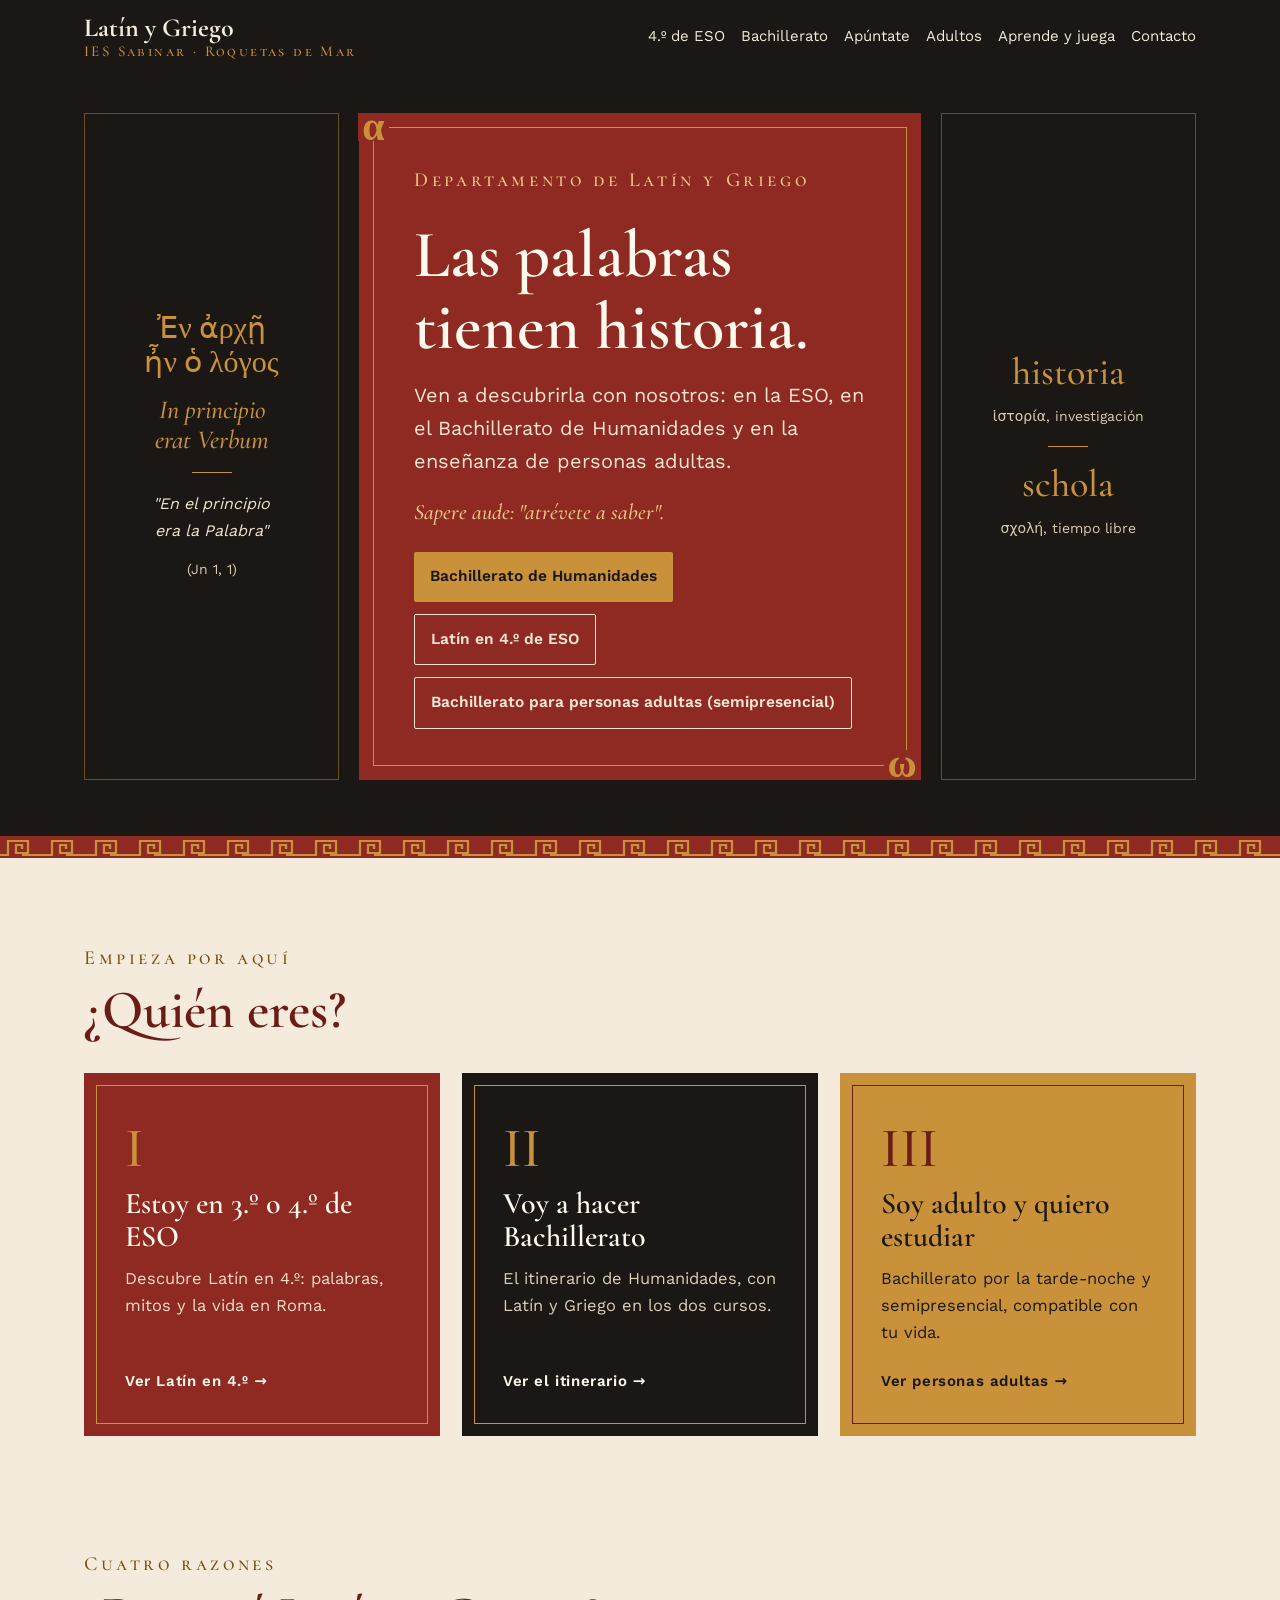
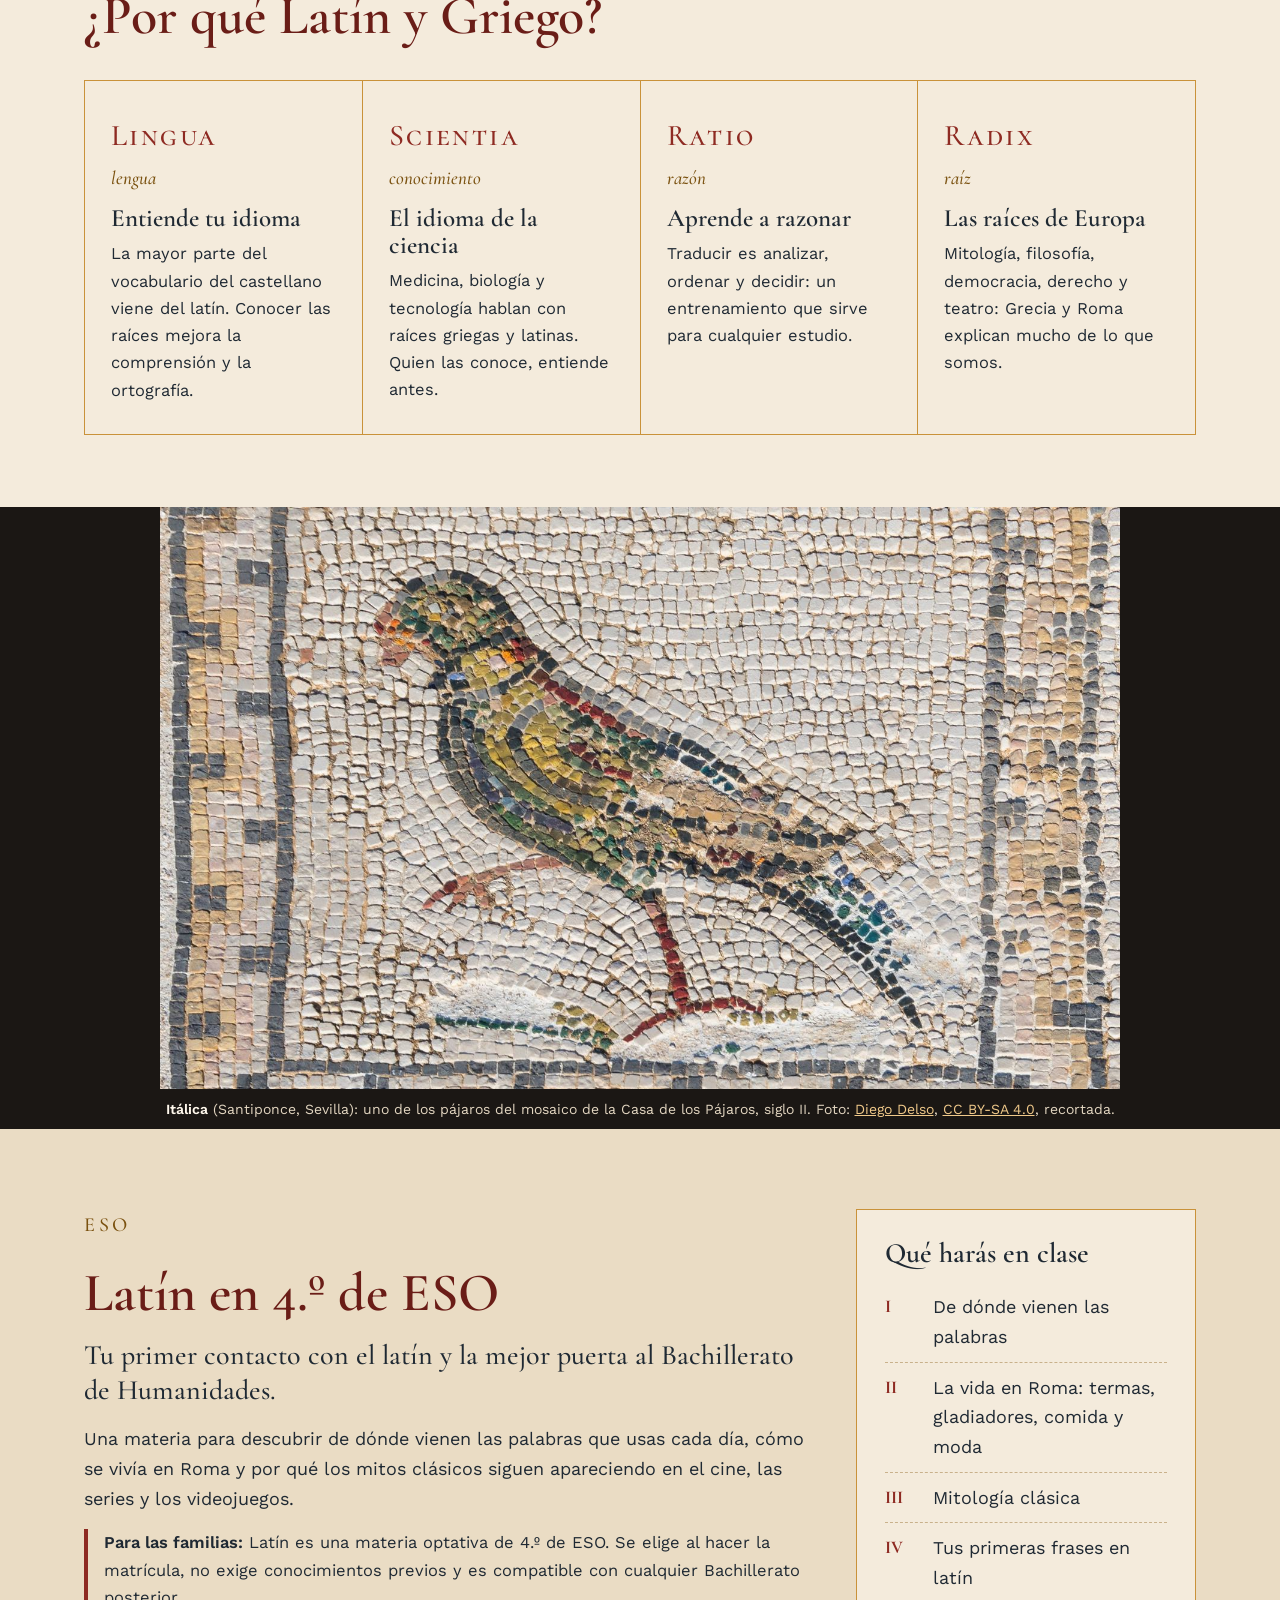
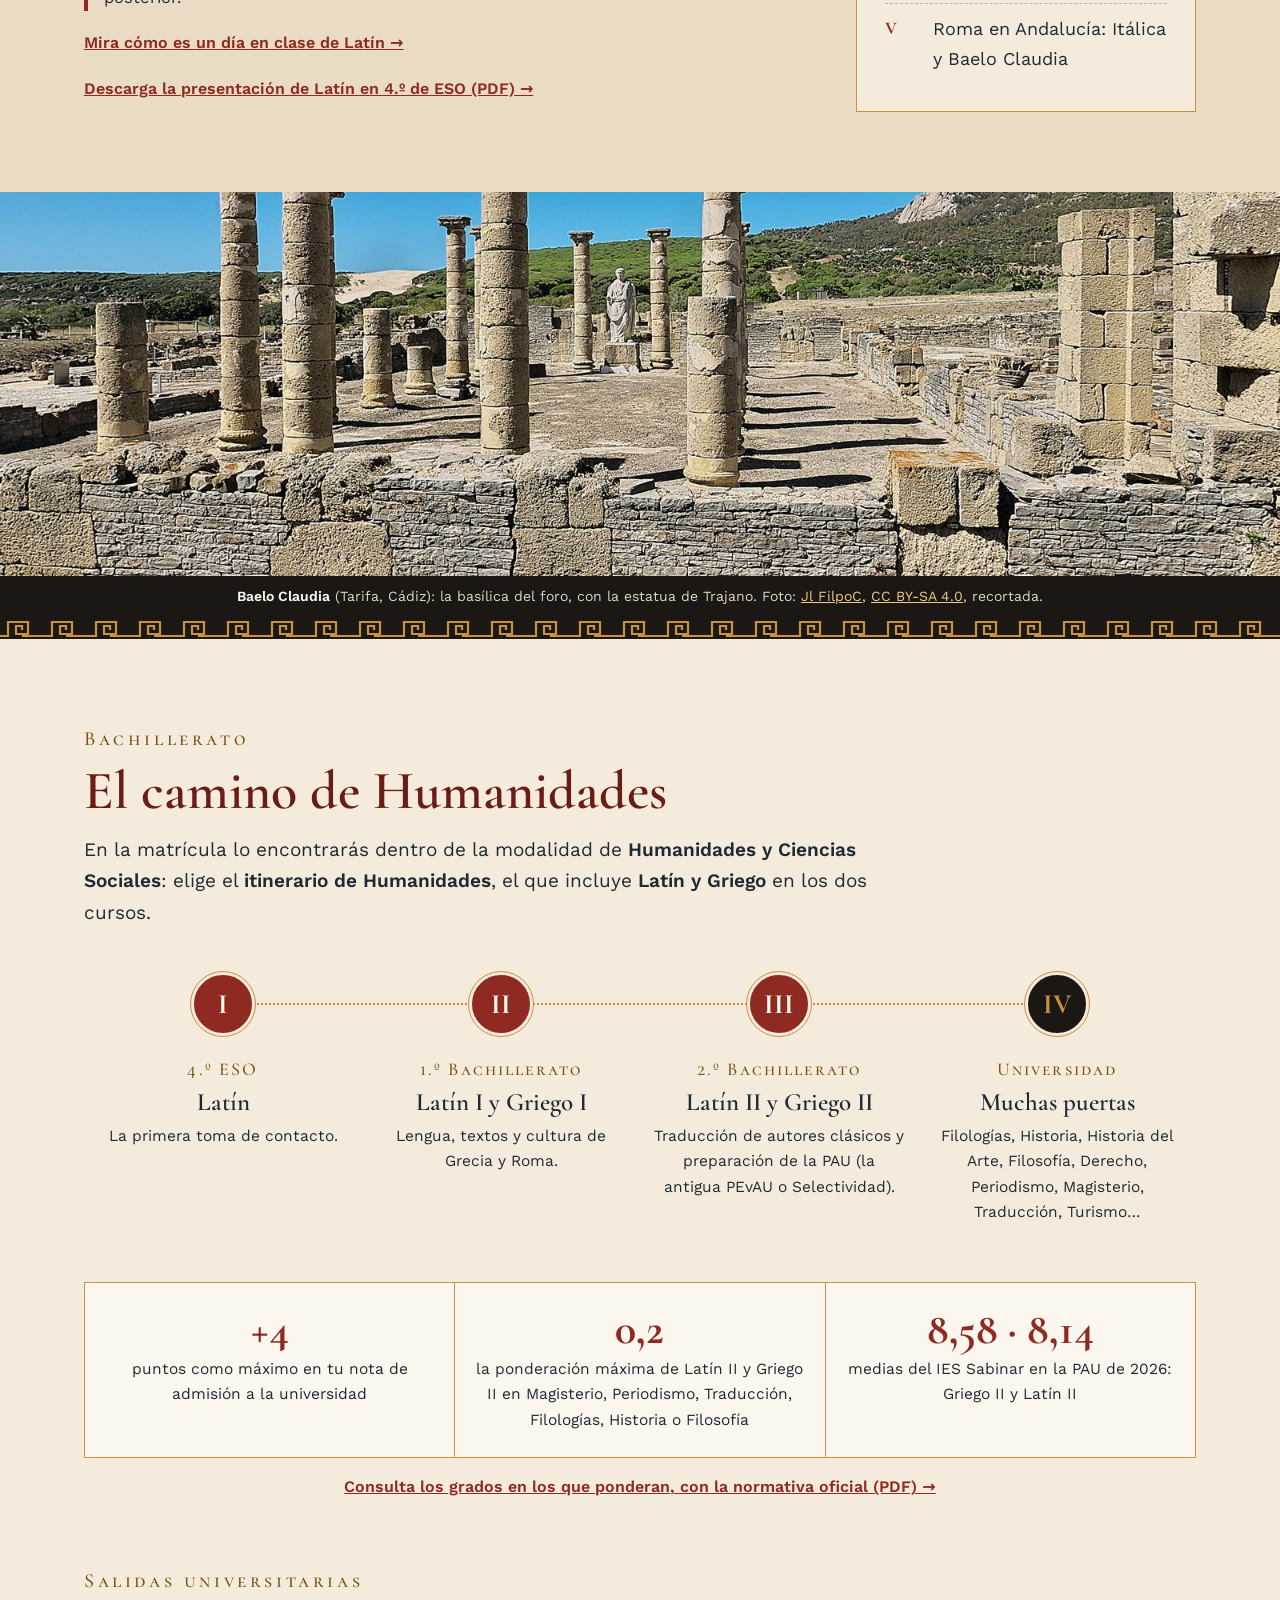
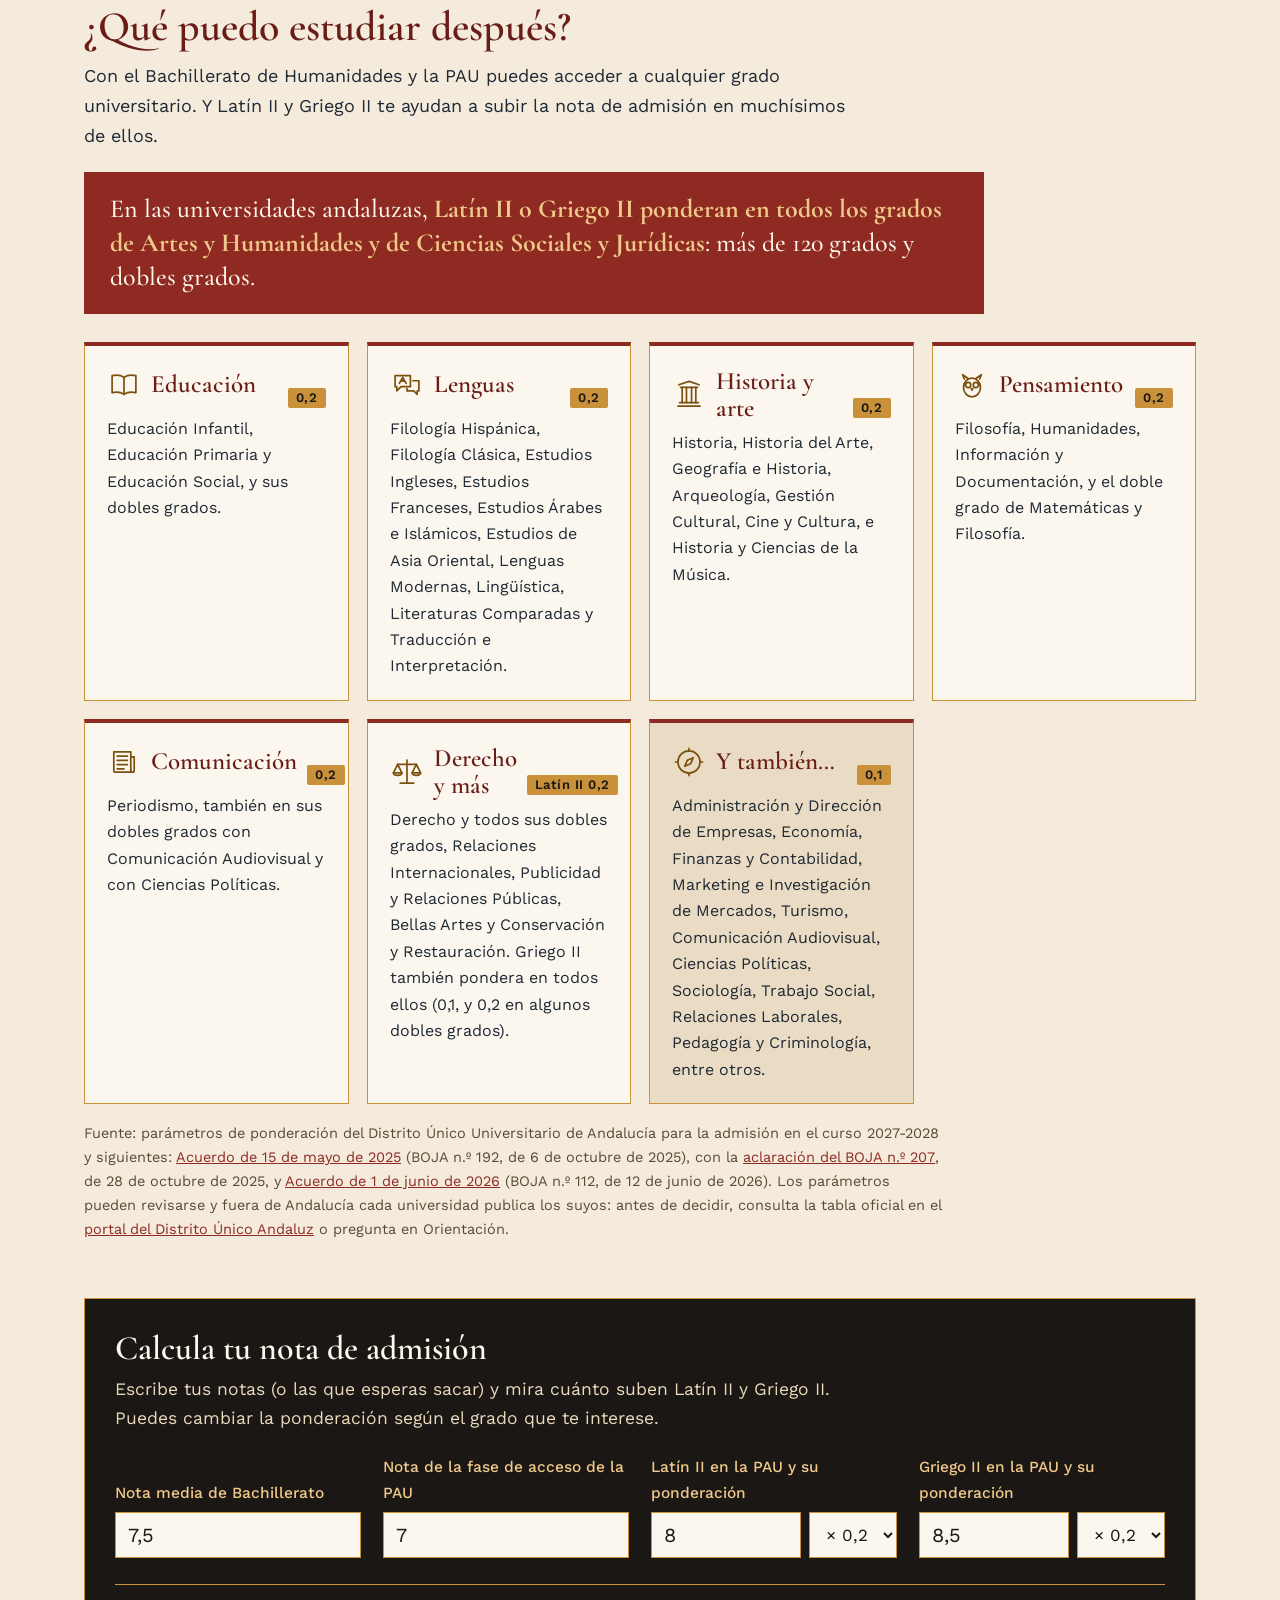
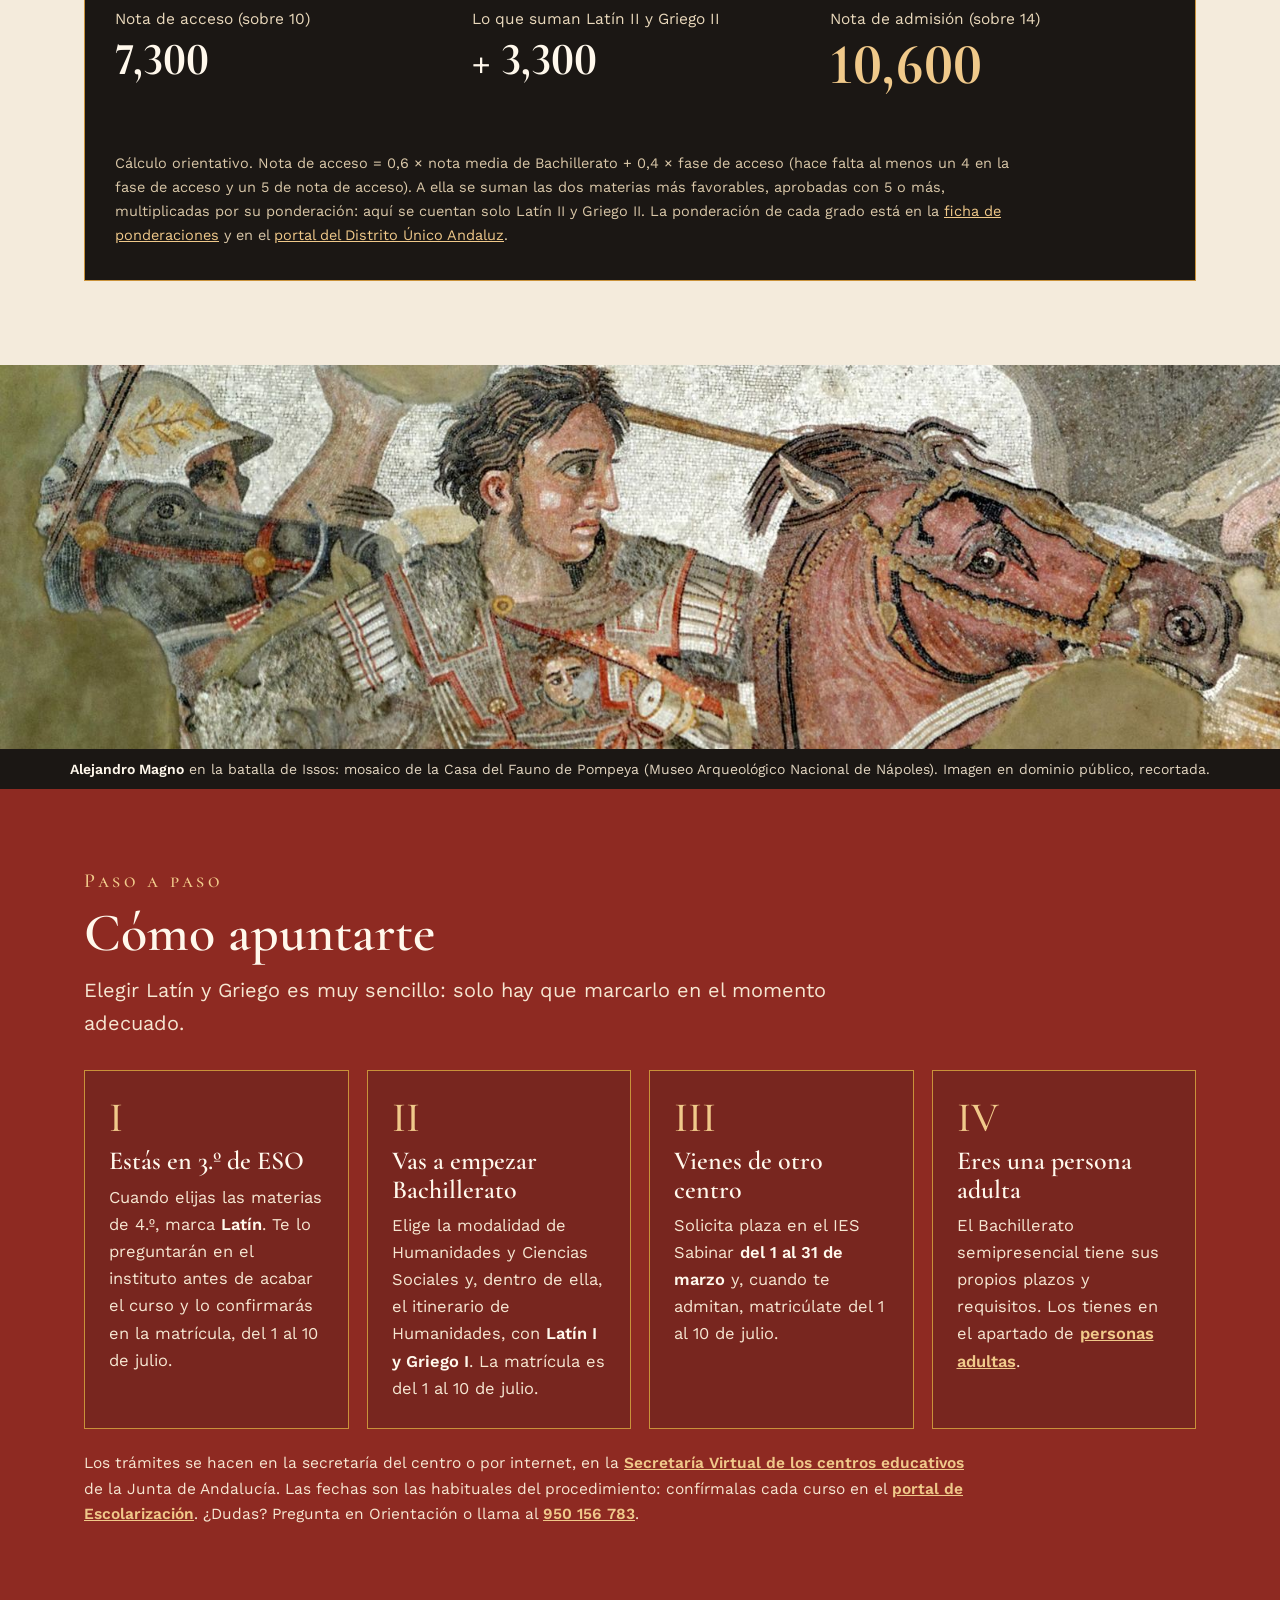
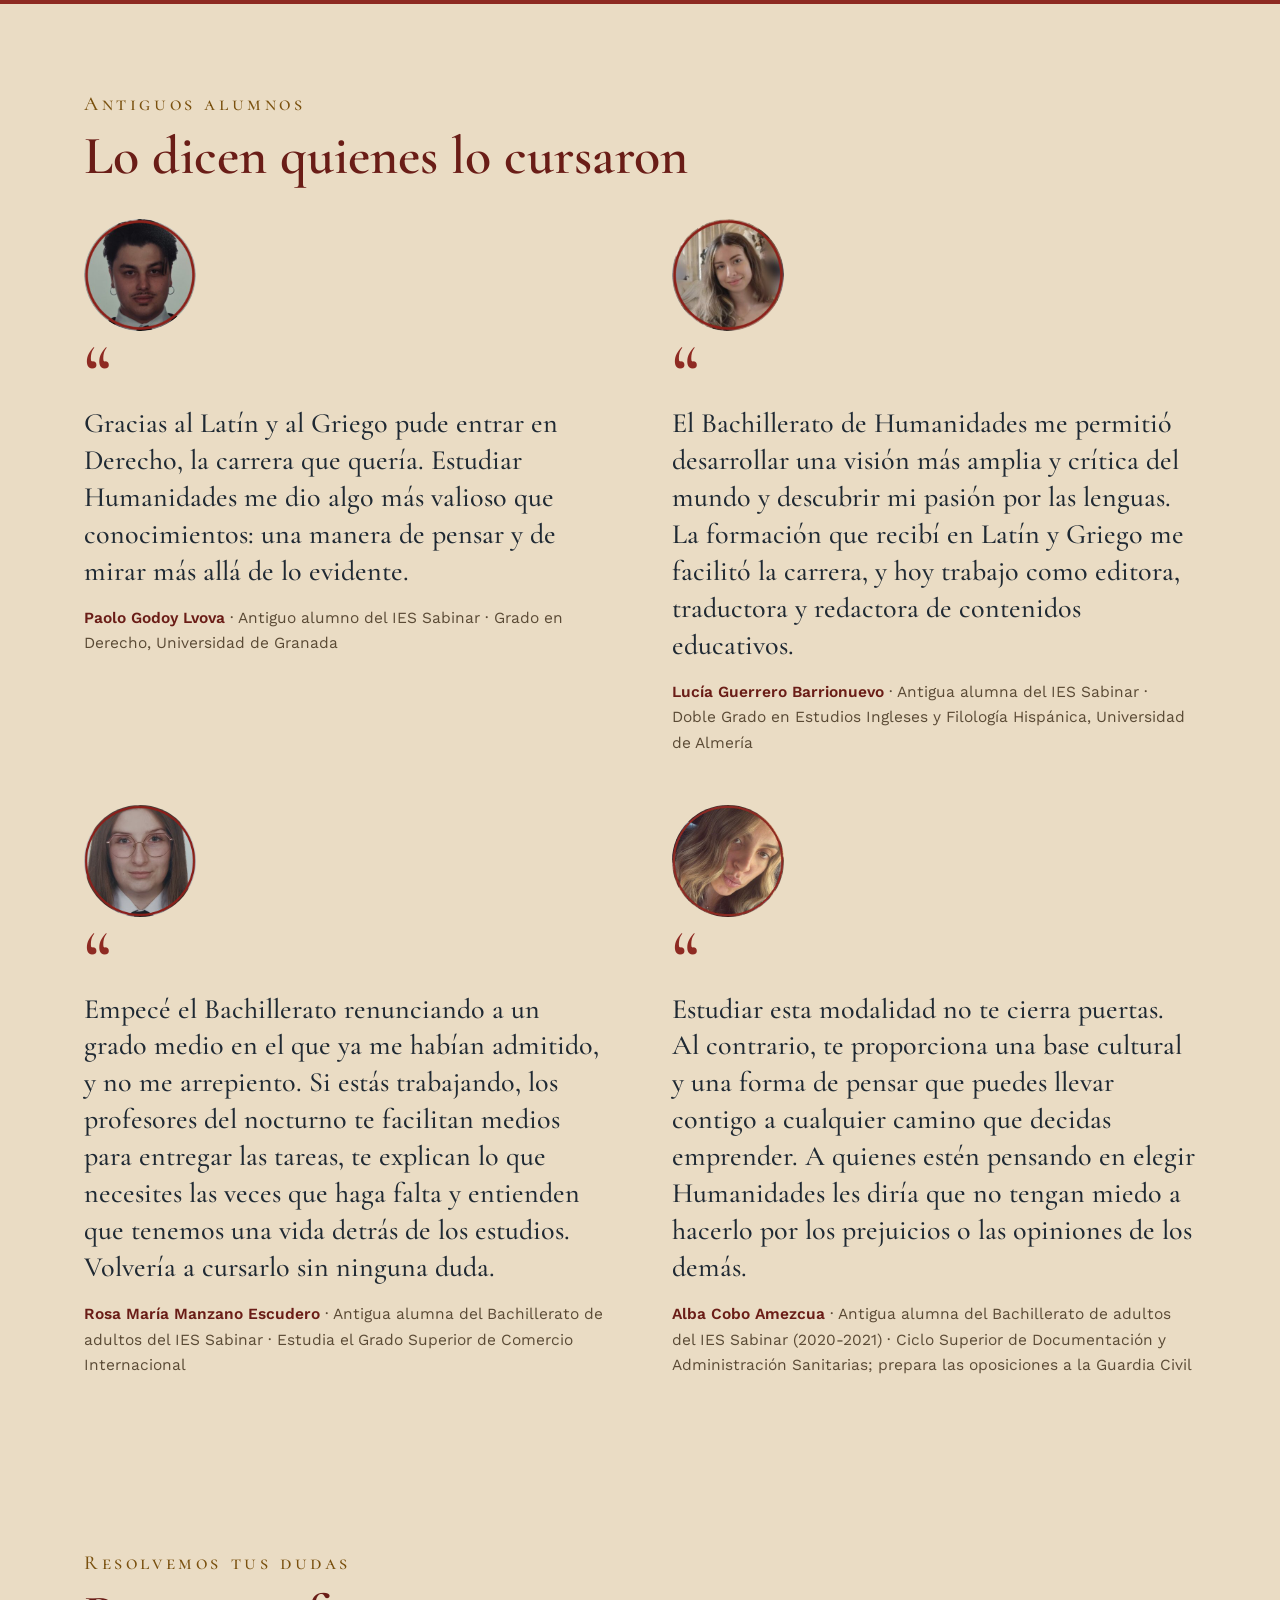
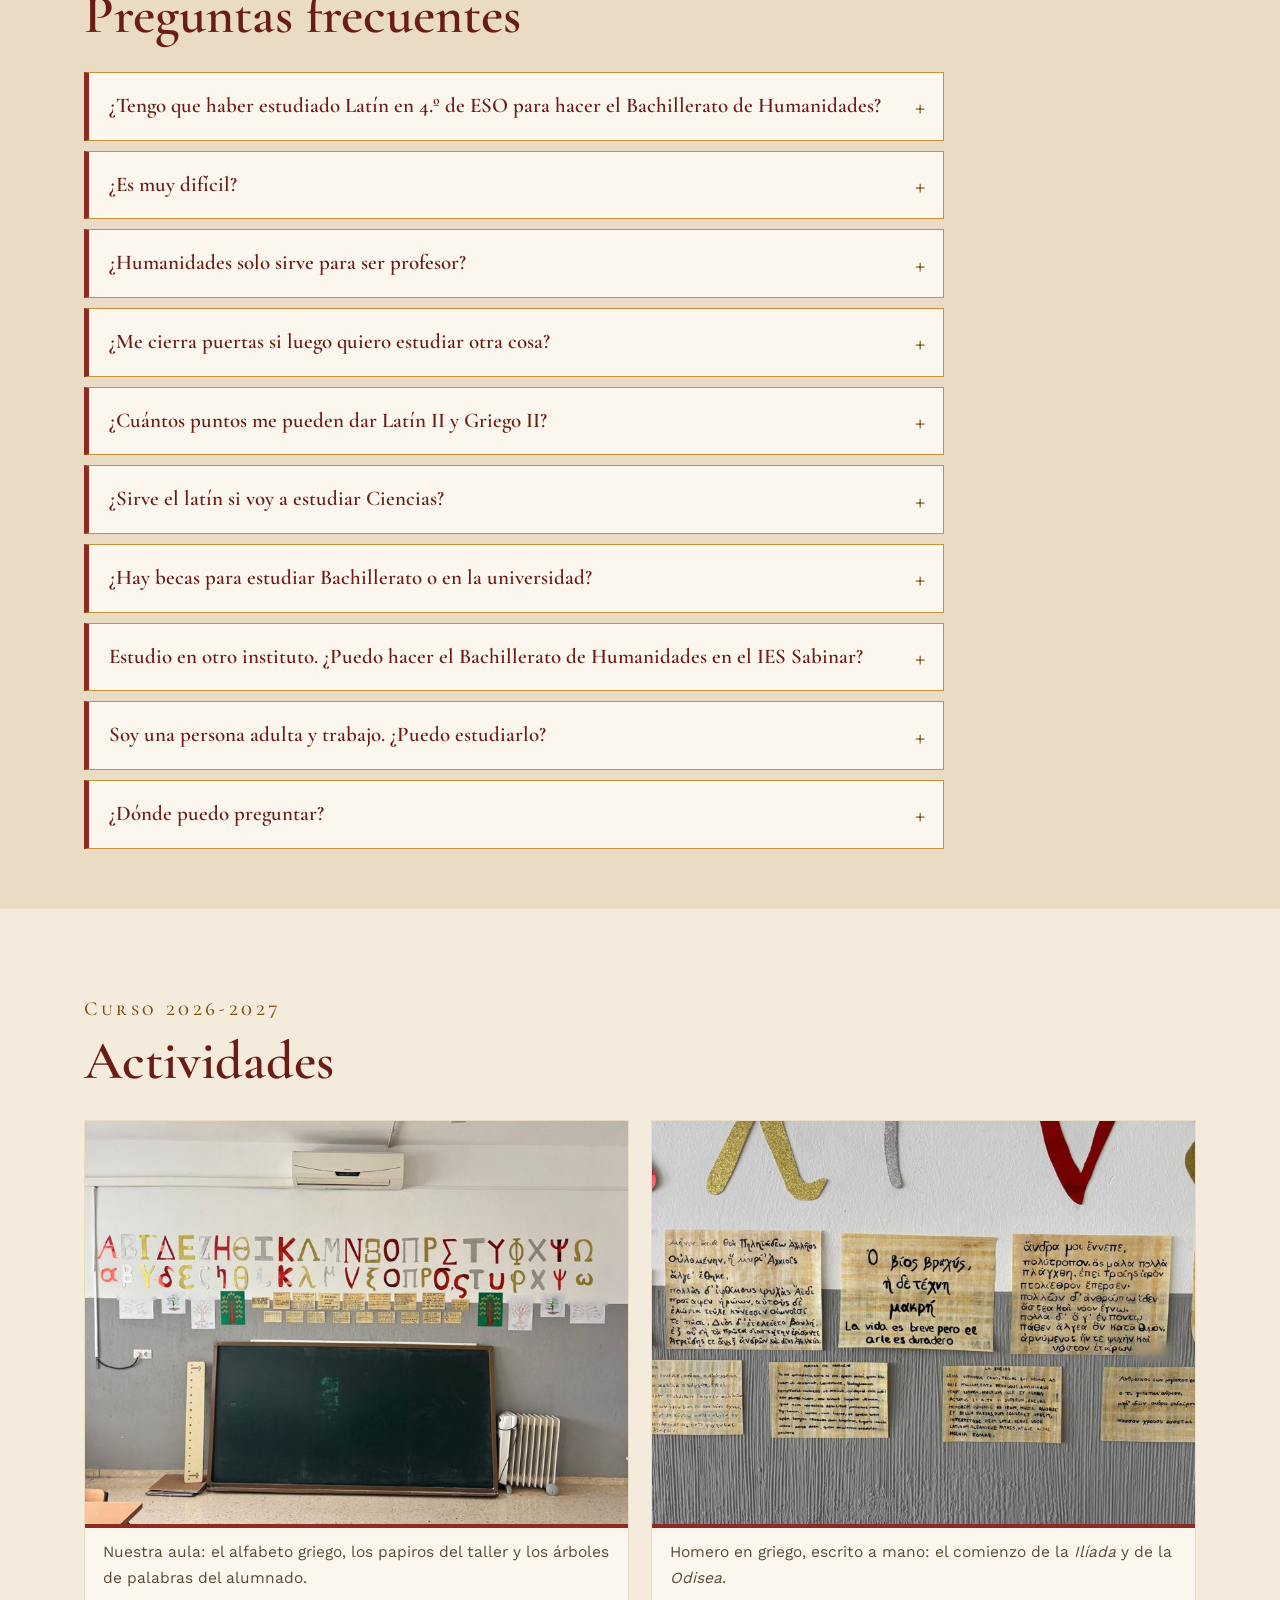
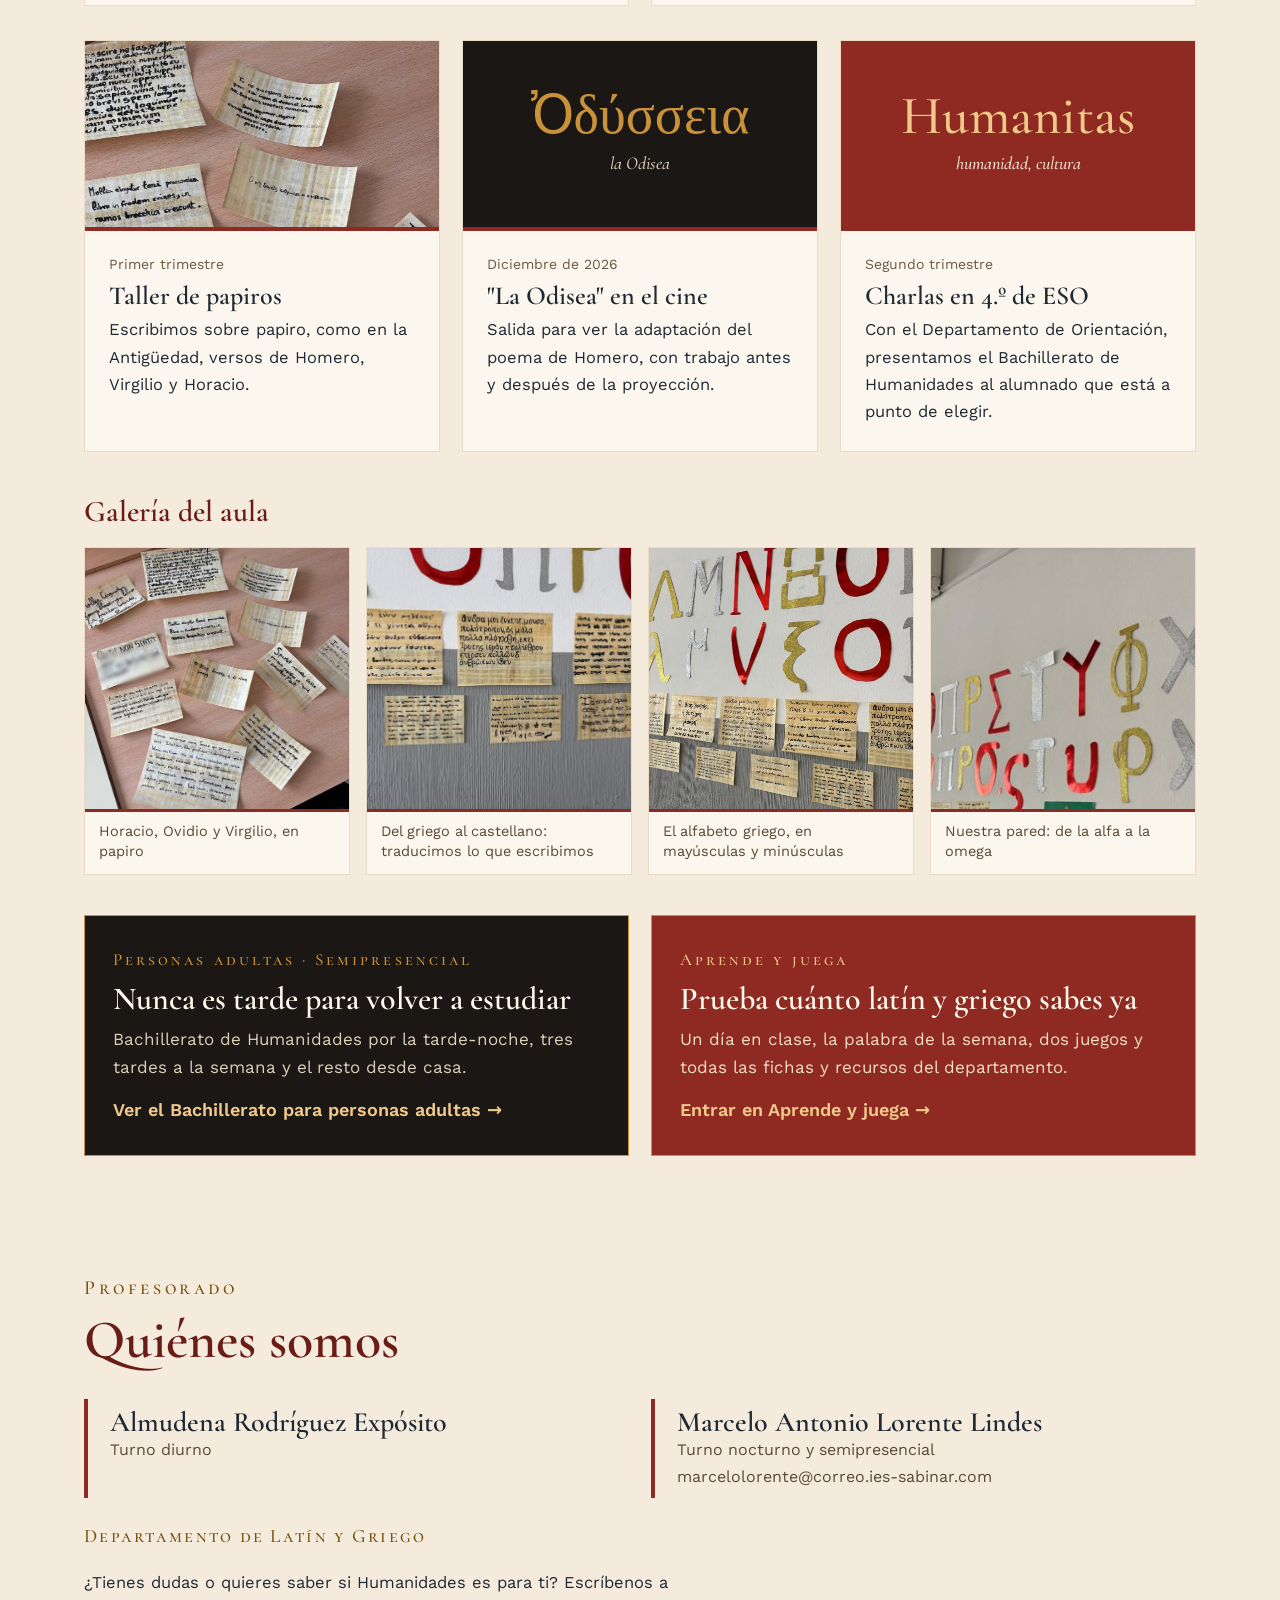
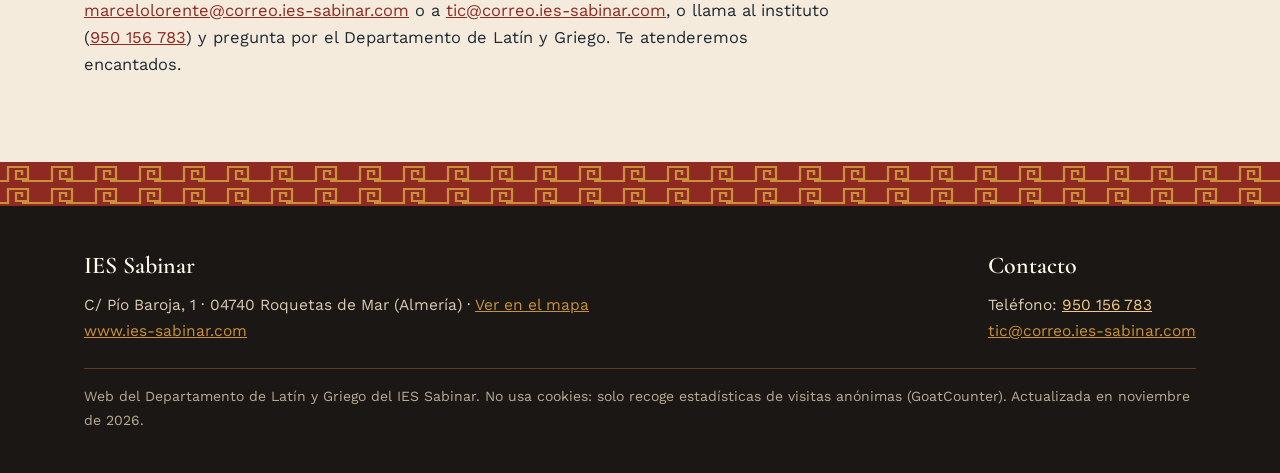
==== commit 45d7e5f3: "Iconos en las áreas de estudio e imágenes de Un día en clase" ====
--- a/index.html
+++ b/index.html
@@ -180,13 +180,13 @@
       <p class="intro">Con el Bachillerato de Humanidades y la PAU puedes acceder a cualquier grado universitario. Y Latín II y Griego II te ayudan a subir la nota de admisión en muchísimos de ellos.</p>
       <p class="dest">En las universidades andaluzas, <b>Latín II o Griego II ponderan en todos los grados de Artes y Humanidades y de Ciencias Sociales y Jurídicas</b>: más de 120 grados y dobles grados.</p>
       <div class="grid">
-        <div class="area"><h4>Educación <span class="pond">0,2</span></h4><p>Educación Infantil, Educación Primaria y Educación Social, y sus dobles grados.</p></div>
-        <div class="area"><h4>Lenguas <span class="pond">0,2</span></h4><p>Filología Hispánica, Filología Clásica, Estudios Ingleses, Estudios Franceses, Estudios Árabes e Islámicos, Estudios de Asia Oriental, Lenguas Modernas, Lingüística, Literaturas Comparadas y Traducción e Interpretación.</p></div>
-        <div class="area"><h4>Historia y arte <span class="pond">0,2</span></h4><p>Historia, Historia del Arte, Geografía e Historia, Arqueología, Gestión Cultural, Cine y Cultura, e Historia y Ciencias de la Música.</p></div>
-        <div class="area"><h4>Pensamiento <span class="pond">0,2</span></h4><p>Filosofía, Humanidades, Información y Documentación, y el doble grado de Matemáticas y Filosofía.</p></div>
-        <div class="area"><h4>Comunicación <span class="pond">0,2</span></h4><p>Periodismo, también en sus dobles grados con Comunicación Audiovisual y con Ciencias Políticas.</p></div>
-        <div class="area"><h4>Derecho y más <span class="pond">Latín II 0,2</span></h4><p>Derecho y todos sus dobles grados, Relaciones Internacionales, Publicidad y Relaciones Públicas, Bellas Artes y Conservación y Restauración. Griego II también pondera en todos ellos (0,1, y 0,2 en algunos dobles grados).</p></div>
-        <div class="area otras"><h4>Y también… <span class="pond">0,1</span></h4><p>Administración y Dirección de Empresas, Economía, Finanzas y Contabilidad, Marketing e Investigación de Mercados, Turismo, Comunicación Audiovisual, Ciencias Políticas, Sociología, Trabajo Social, Relaciones Laborales, Pedagogía y Criminología, entre otros.</p></div>
+        <div class="area"><h4><span class="area-tit"><svg class="ico-area" viewBox="0 0 40 40" aria-hidden="true" focusable="false" fill="none" stroke="currentColor" stroke-width="2" stroke-linecap="round" stroke-linejoin="round"><path d="M20 11c-4-3-10-3-14-2v20c4-1 10-1 14 2 4-3 10-3 14-2V9c-4-1-10-1-14 2z"/><path d="M20 11v20"/></svg>Educación</span> <span class="pond">0,2</span></h4><p>Educación Infantil, Educación Primaria y Educación Social, y sus dobles grados.</p></div>
+        <div class="area"><h4><span class="area-tit"><svg class="ico-area" viewBox="0 0 40 40" aria-hidden="true" focusable="false" fill="none" stroke="currentColor" stroke-width="2" stroke-linecap="round" stroke-linejoin="round"><path d="M6 9h18v13H13l-5 5v-5H6z"/><path d="M27 15h7v12h-2v4l-4-4h-8v-3"/><path d="M11 18l4-7 4 7M12.5 15.5h5"/></svg>Lenguas</span> <span class="pond">0,2</span></h4><p>Filología Hispánica, Filología Clásica, Estudios Ingleses, Estudios Franceses, Estudios Árabes e Islámicos, Estudios de Asia Oriental, Lenguas Modernas, Lingüística, Literaturas Comparadas y Traducción e Interpretación.</p></div>
+        <div class="area"><h4><span class="area-tit"><svg class="ico-area" viewBox="0 0 40 40" aria-hidden="true" focusable="false" fill="none" stroke="currentColor" stroke-width="2" stroke-linecap="round" stroke-linejoin="round"><path d="M7 33h26M9 29h22M10 11h20M8 8l12-4 12 4"/><path d="M12 11v18M17 11v18M23 11v18M28 11v18"/></svg>Historia y arte</span> <span class="pond">0,2</span></h4><p>Historia, Historia del Arte, Geografía e Historia, Arqueología, Gestión Cultural, Cine y Cultura, e Historia y Ciencias de la Música.</p></div>
+        <div class="area"><h4><span class="area-tit"><svg class="ico-area" viewBox="0 0 40 40" aria-hidden="true" focusable="false" fill="none" stroke="currentColor" stroke-width="2" stroke-linecap="round" stroke-linejoin="round"><ellipse cx="20" cy="23" rx="10" ry="11"/><circle cx="15.5" cy="20" r="3"/><circle cx="24.5" cy="20" r="3"/><path d="M19 24l1 2 1-2M11 13l-2-5 6 4M29 13l2-5-6 4"/></svg>Pensamiento</span> <span class="pond">0,2</span></h4><p>Filosofía, Humanidades, Información y Documentación, y el doble grado de Matemáticas y Filosofía.</p></div>
+        <div class="area"><h4><span class="area-tit"><svg class="ico-area" viewBox="0 0 40 40" aria-hidden="true" focusable="false" fill="none" stroke="currentColor" stroke-width="2" stroke-linecap="round" stroke-linejoin="round"><path d="M8 8h20v24H10a2 2 0 0 1-2-2z"/><path d="M28 14h4v16a2 2 0 0 1-4 0M12 13h12M12 18h12M12 23h12M12 28h8"/></svg>Comunicación</span> <span class="pond">0,2</span></h4><p>Periodismo, también en sus dobles grados con Comunicación Audiovisual y con Ciencias Políticas.</p></div>
+        <div class="area"><h4><span class="area-tit"><svg class="ico-area" viewBox="0 0 40 40" aria-hidden="true" focusable="false" fill="none" stroke="currentColor" stroke-width="2" stroke-linecap="round" stroke-linejoin="round"><path d="M20 6v27M12 33h16M9 11h22M20 8v3"/><path d="M9 11l-5 10h10zM31 11l-5 10h10z"/><path d="M4 21a5 3 0 0 0 10 0M26 21a5 3 0 0 0 10 0"/></svg>Derecho y más</span> <span class="pond">Latín II 0,2</span></h4><p>Derecho y todos sus dobles grados, Relaciones Internacionales, Publicidad y Relaciones Públicas, Bellas Artes y Conservación y Restauración. Griego II también pondera en todos ellos (0,1, y 0,2 en algunos dobles grados).</p></div>
+        <div class="area otras"><h4><span class="area-tit"><svg class="ico-area" viewBox="0 0 40 40" aria-hidden="true" focusable="false" fill="none" stroke="currentColor" stroke-width="2" stroke-linecap="round" stroke-linejoin="round"><circle cx="20" cy="20" r="13"/><path d="M25 15l-3 7-7 3 3-7z"/><path d="M20 4v3M20 33v3M4 20h3M33 20h3"/></svg>Y también…</span> <span class="pond">0,1</span></h4><p>Administración y Dirección de Empresas, Economía, Finanzas y Contabilidad, Marketing e Investigación de Mercados, Turismo, Comunicación Audiovisual, Ciencias Políticas, Sociología, Trabajo Social, Relaciones Laborales, Pedagogía y Criminología, entre otros.</p></div>
       </div>
       <p class="aviso-pond">Fuente: parámetros de ponderación del Distrito Único Universitario de Andalucía para la admisión en el curso 2027-2028 y siguientes: <a href="https://www.juntadeandalucia.es/boja/2025/192/58" target="_blank" rel="noopener">Acuerdo de 15 de mayo de 2025<span class="vh"> (se abre en una pestaña nueva)</span></a> (BOJA n.º 192, de 6 de octubre de 2025), con la <a href="https://www.juntadeandalucia.es/boja/2025/207/27" target="_blank" rel="noopener">aclaración del BOJA n.º 207<span class="vh"> (se abre en una pestaña nueva)</span></a>, de 28 de octubre de 2025, y <a href="https://www.juntadeandalucia.es/boja/2026/112/47" target="_blank" rel="noopener">Acuerdo de 1 de junio de 2026<span class="vh"> (se abre en una pestaña nueva)</span></a> (BOJA n.º 112, de 12 de junio de 2026). Los parámetros pueden revisarse y fuera de Andalucía cada universidad publica los suyos: antes de decidir, consulta la tabla oficial en el <a href="https://lajunta.es/portaldua" target="_blank" rel="noopener">portal del Distrito Único Andaluz<span class="vh"> (se abre en una pestaña nueva)</span></a> o pregunta en Orientación.</p>
     </div>
--- a/estilo.css
+++ b/estilo.css
@@ -414,3 +414,29 @@
 .crea{margin-top:22px;font-size:16.5px;font-weight:600}
 /* texto solo para lectores de pantalla */
 .vh{position:absolute!important;width:1px;height:1px;padding:0;margin:-1px;overflow:hidden;clip:rect(0,0,0,0);white-space:nowrap;border:0}
+
+/* imagen de cada grupo de enlaces */
+.grupo-cab{display:flex;align-items:center;gap:20px;margin:40px 0 16px}
+.grupo-cab img{flex:none;width:150px;height:100px;object-fit:cover;border-bottom:3px solid var(--rojo)}
+.recursos .grupo-cab h3.subrec{margin:0}
+.recursos .grupo-cab + .grid{margin-top:0}
+.grupo-cred{margin:4px 0 0;font-size:12.5px;line-height:1.45;color:#7A6A55}
+.grupo-cred a{color:inherit}
+@media (max-width:560px){.grupo-cab{gap:14px;align-items:flex-start}.grupo-cab img{width:108px;height:72px}}
+
+/* miniaturas de portada en Recursos */
+.mini{flex:none;width:60px;height:80px;object-fit:cover;object-position:top;border:1px solid #D9C8A8;box-shadow:0 1px 3px rgba(27,23,20,.18);background:#fff}
+.mini.vacia{display:flex;align-items:center;justify-content:center;background:var(--rojo);border-color:var(--rojo);color:#F0C98A;font-family:var(--serif);font-size:34px;line-height:1}
+.recurso .mini + div{flex:1}
+.recurso{justify-content:flex-start}
+.recurso span.f{margin-left:auto}
+.recurso2.con-mini{flex-direction:row;align-items:center;justify-content:flex-start;gap:16px}
+.recurso2.con-mini .r2c{display:flex;flex-direction:column;gap:6px}
+
+/* iconos de las áreas de estudio */
+.area-tit{display:inline-flex;align-items:center;gap:10px}
+.ico-area{width:34px;height:34px;flex:none;color:var(--ocre-osc)}
+/* imágenes de "Un día en clase" */
+.dia-img{display:block;width:100%;height:auto;aspect-ratio:3/2;object-fit:cover;border-bottom:3px solid var(--rojo);margin-bottom:6px}
+.dia-cred{margin:12px 0 0;font-size:12.5px;color:#7A6A55}
+.dia-cred a{color:inherit}
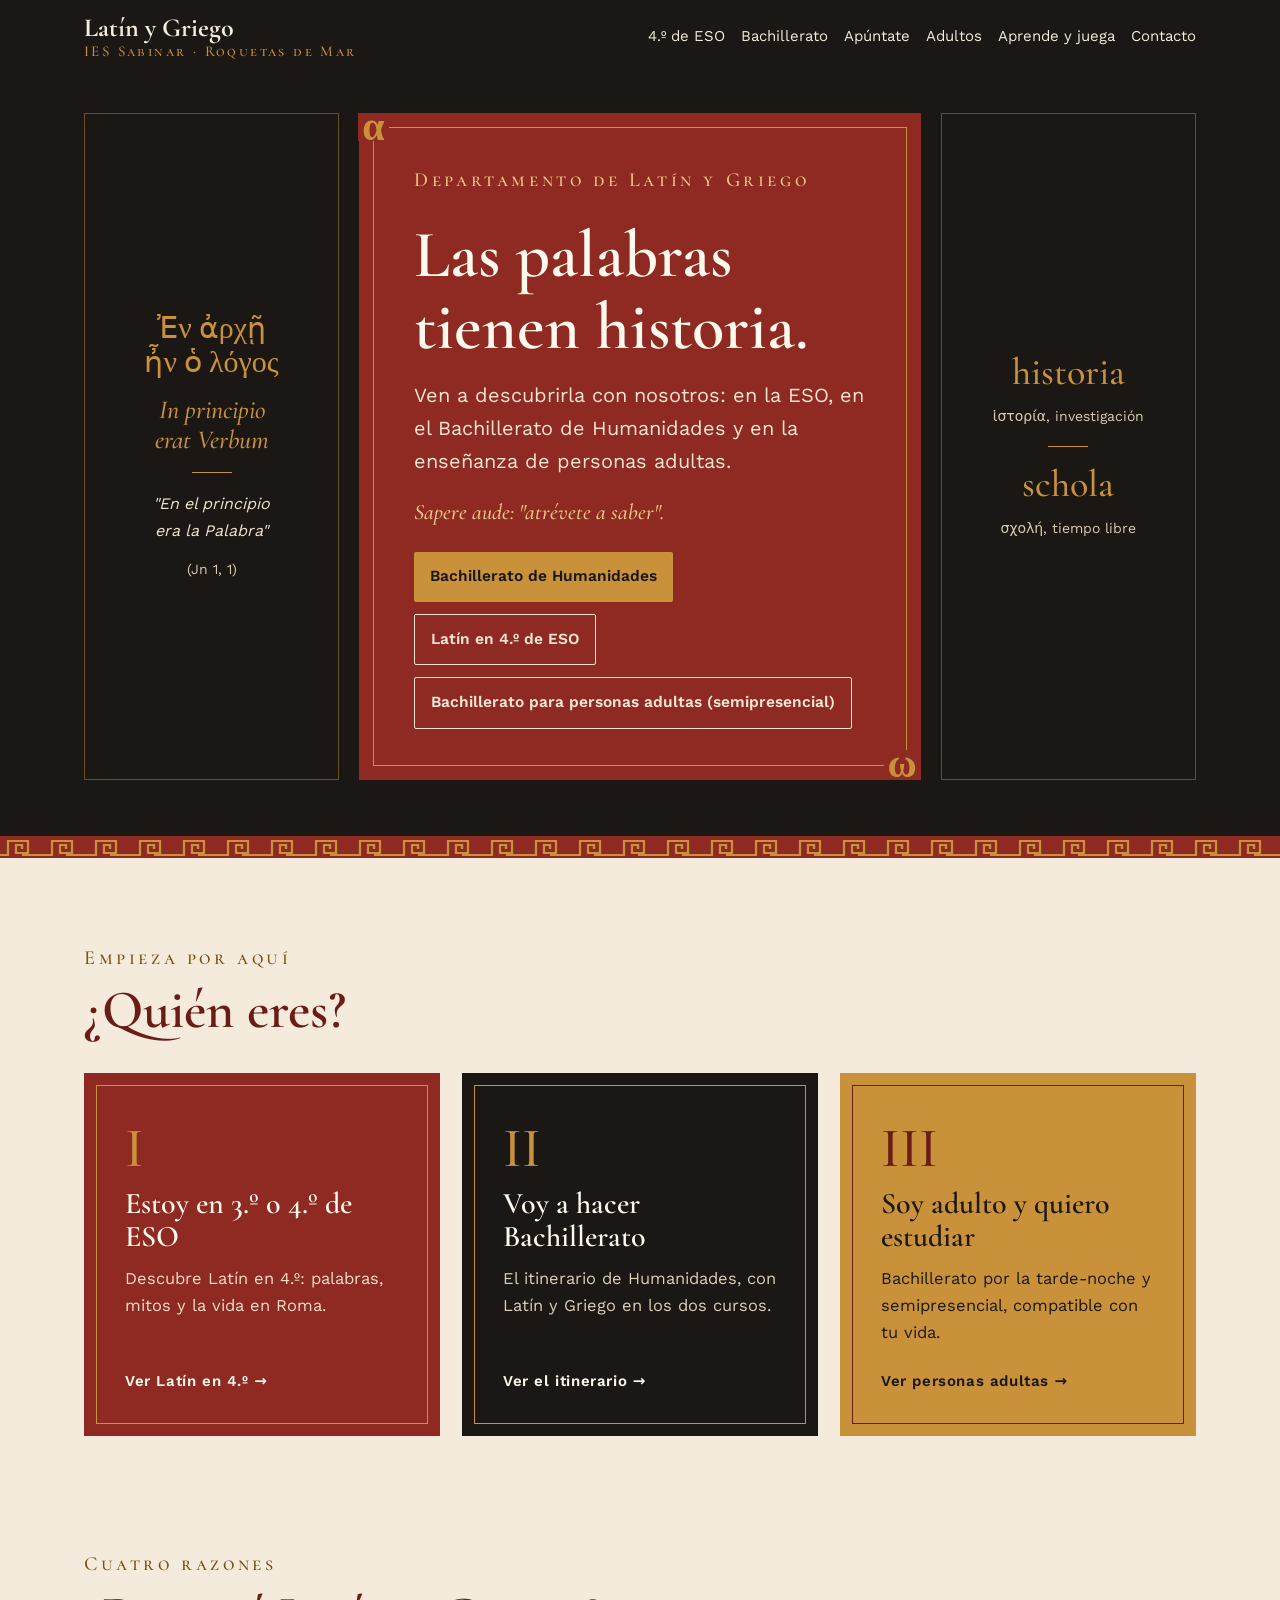
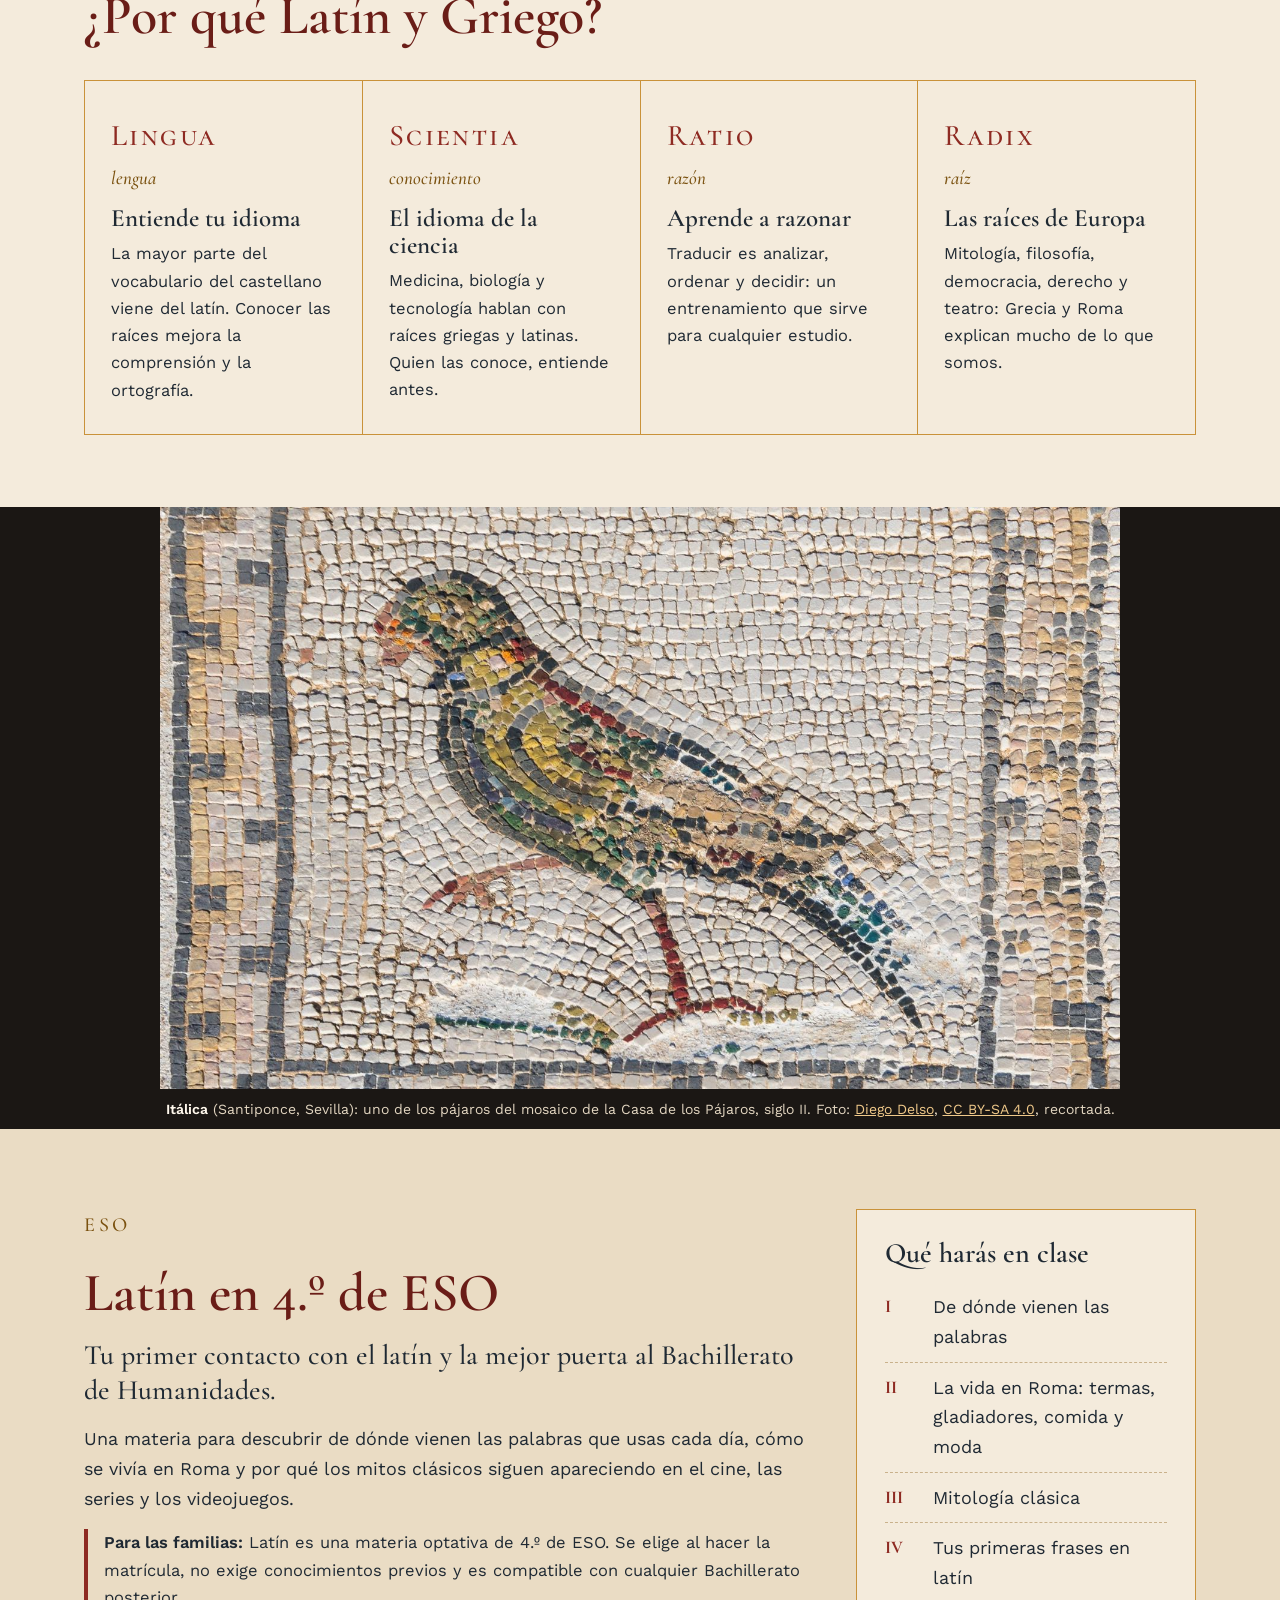
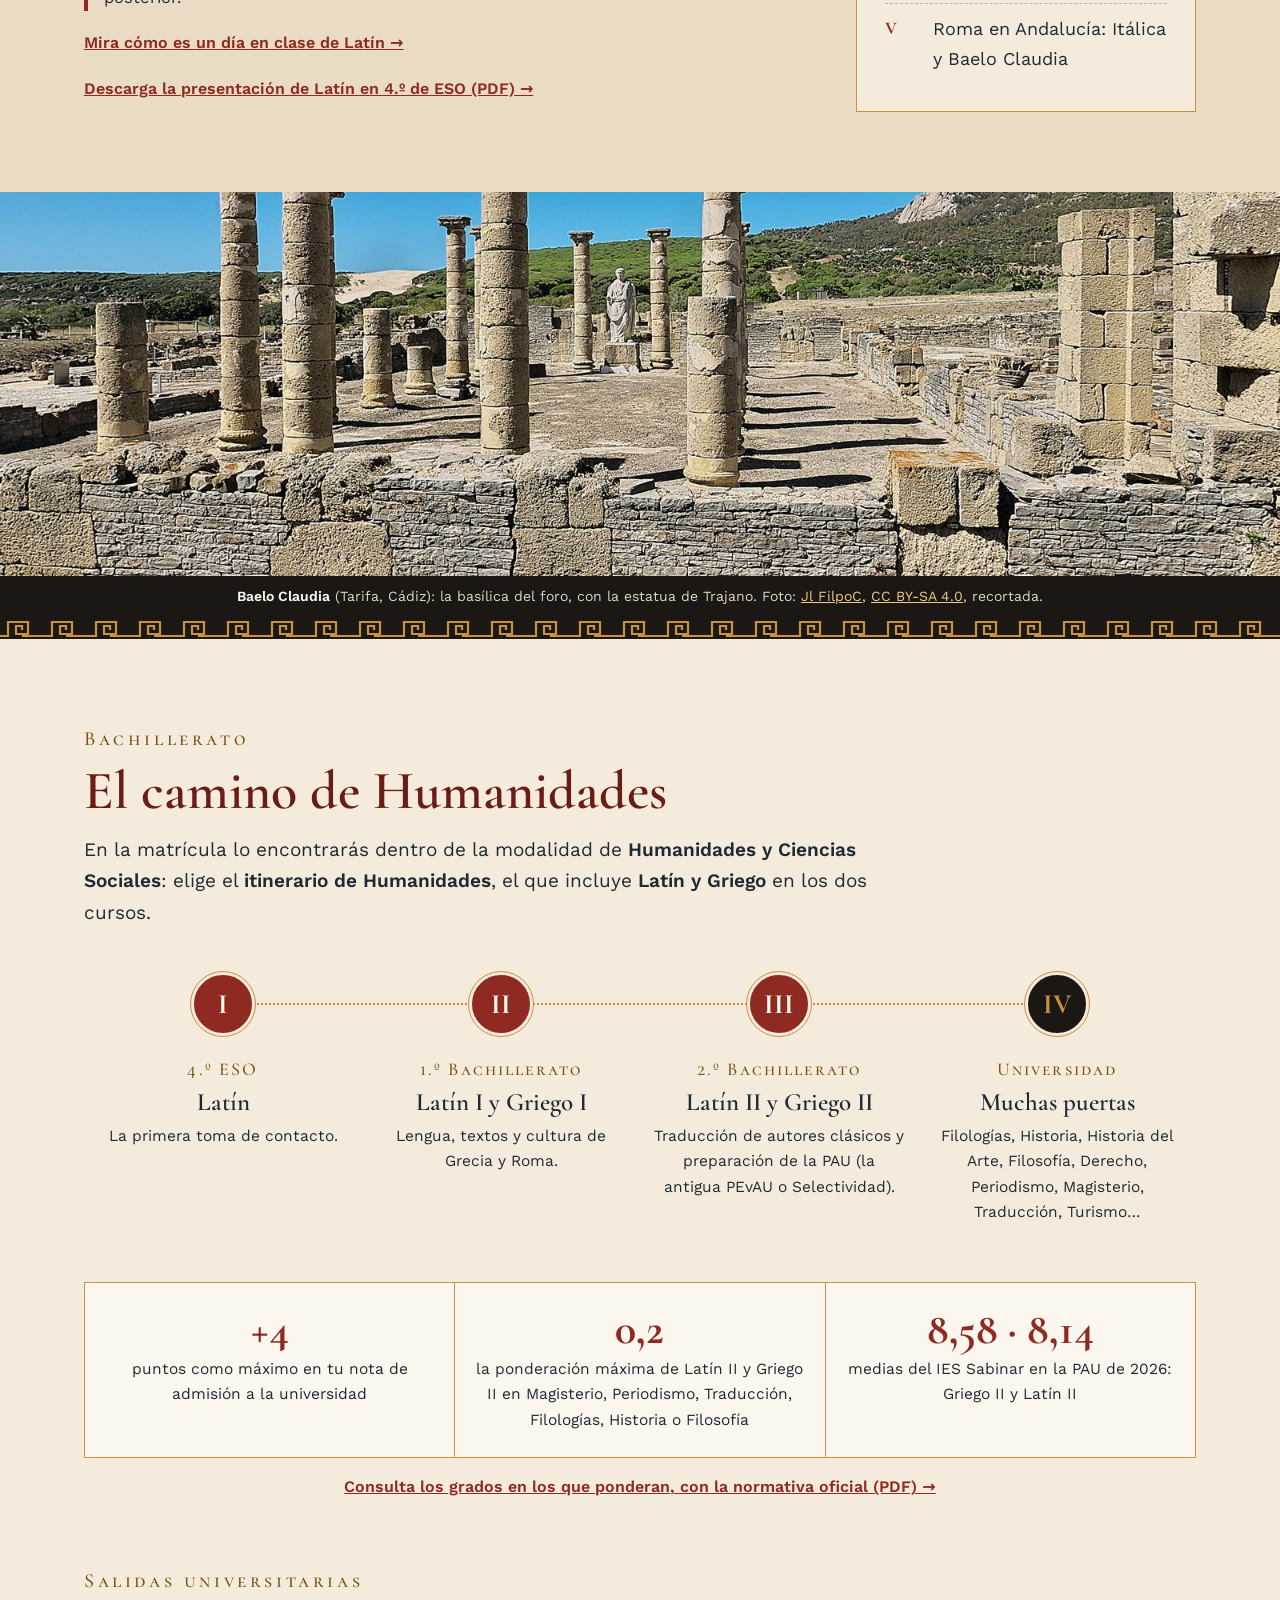
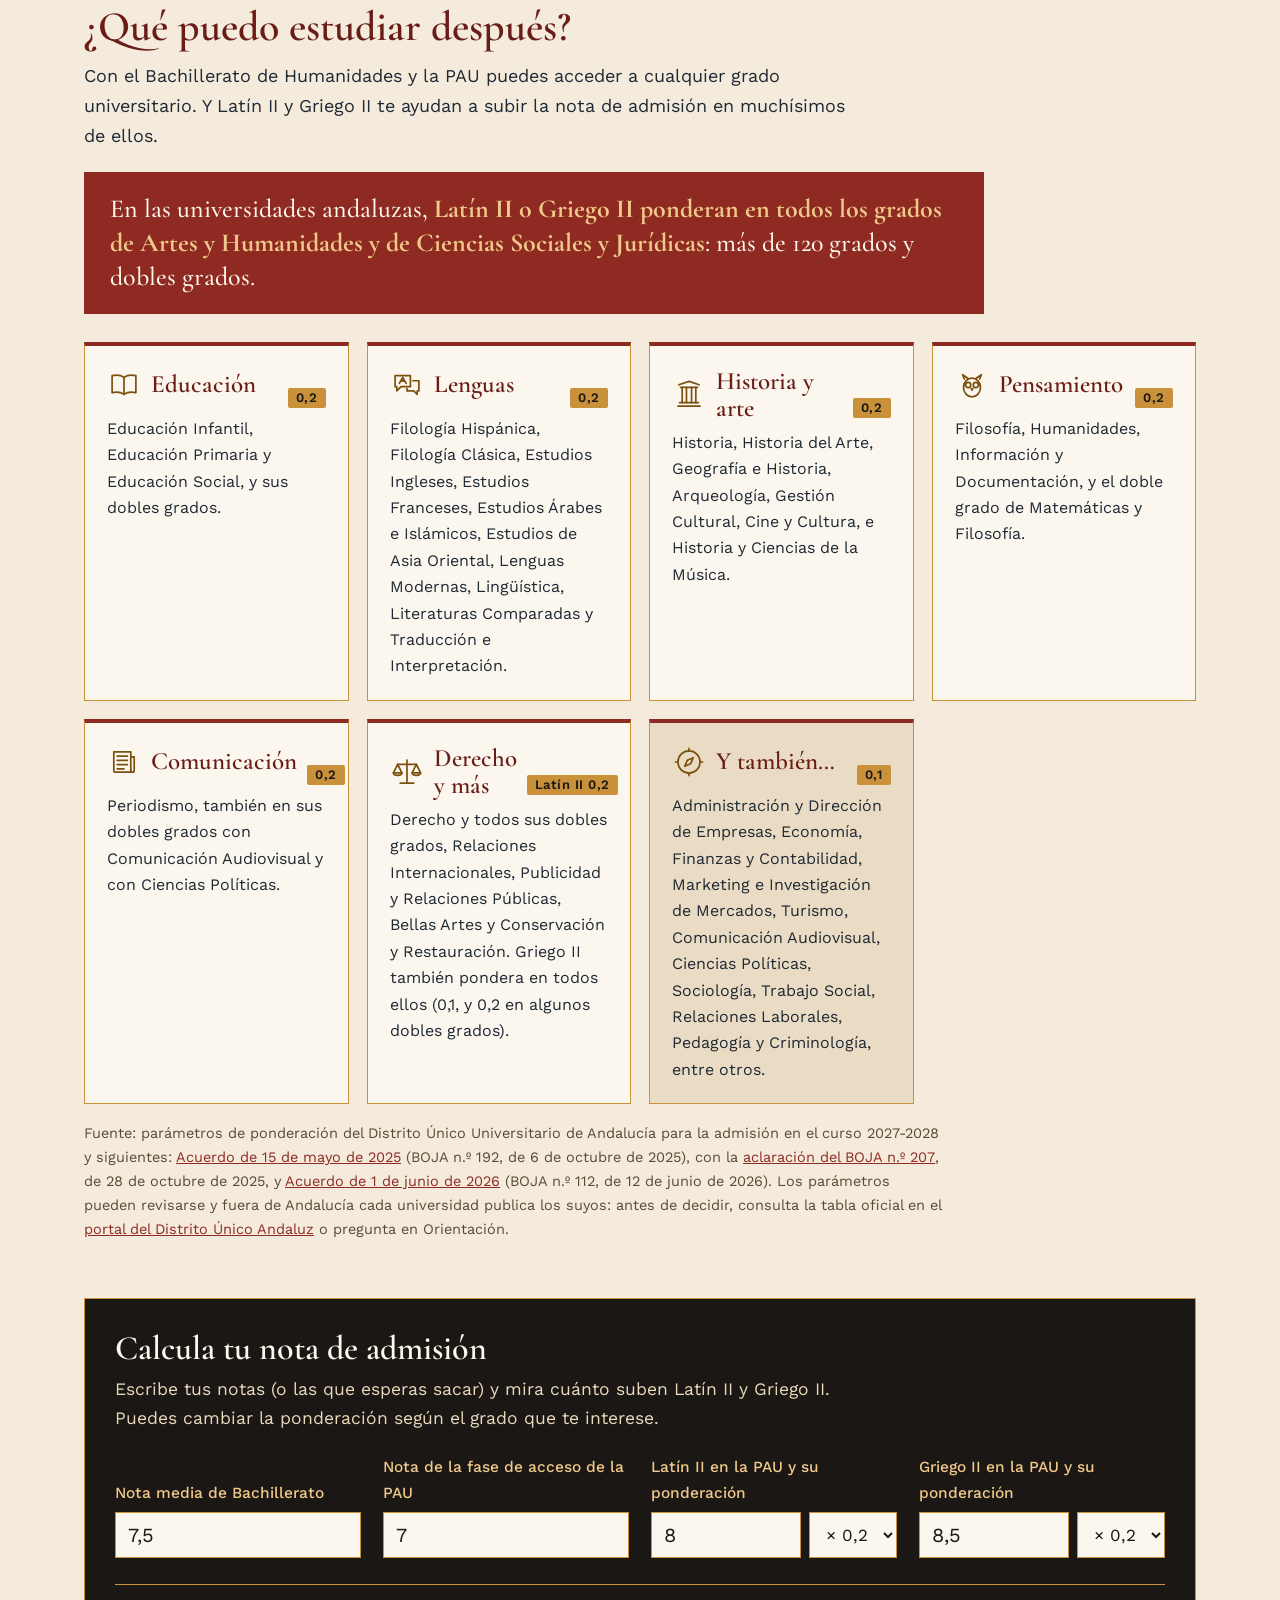
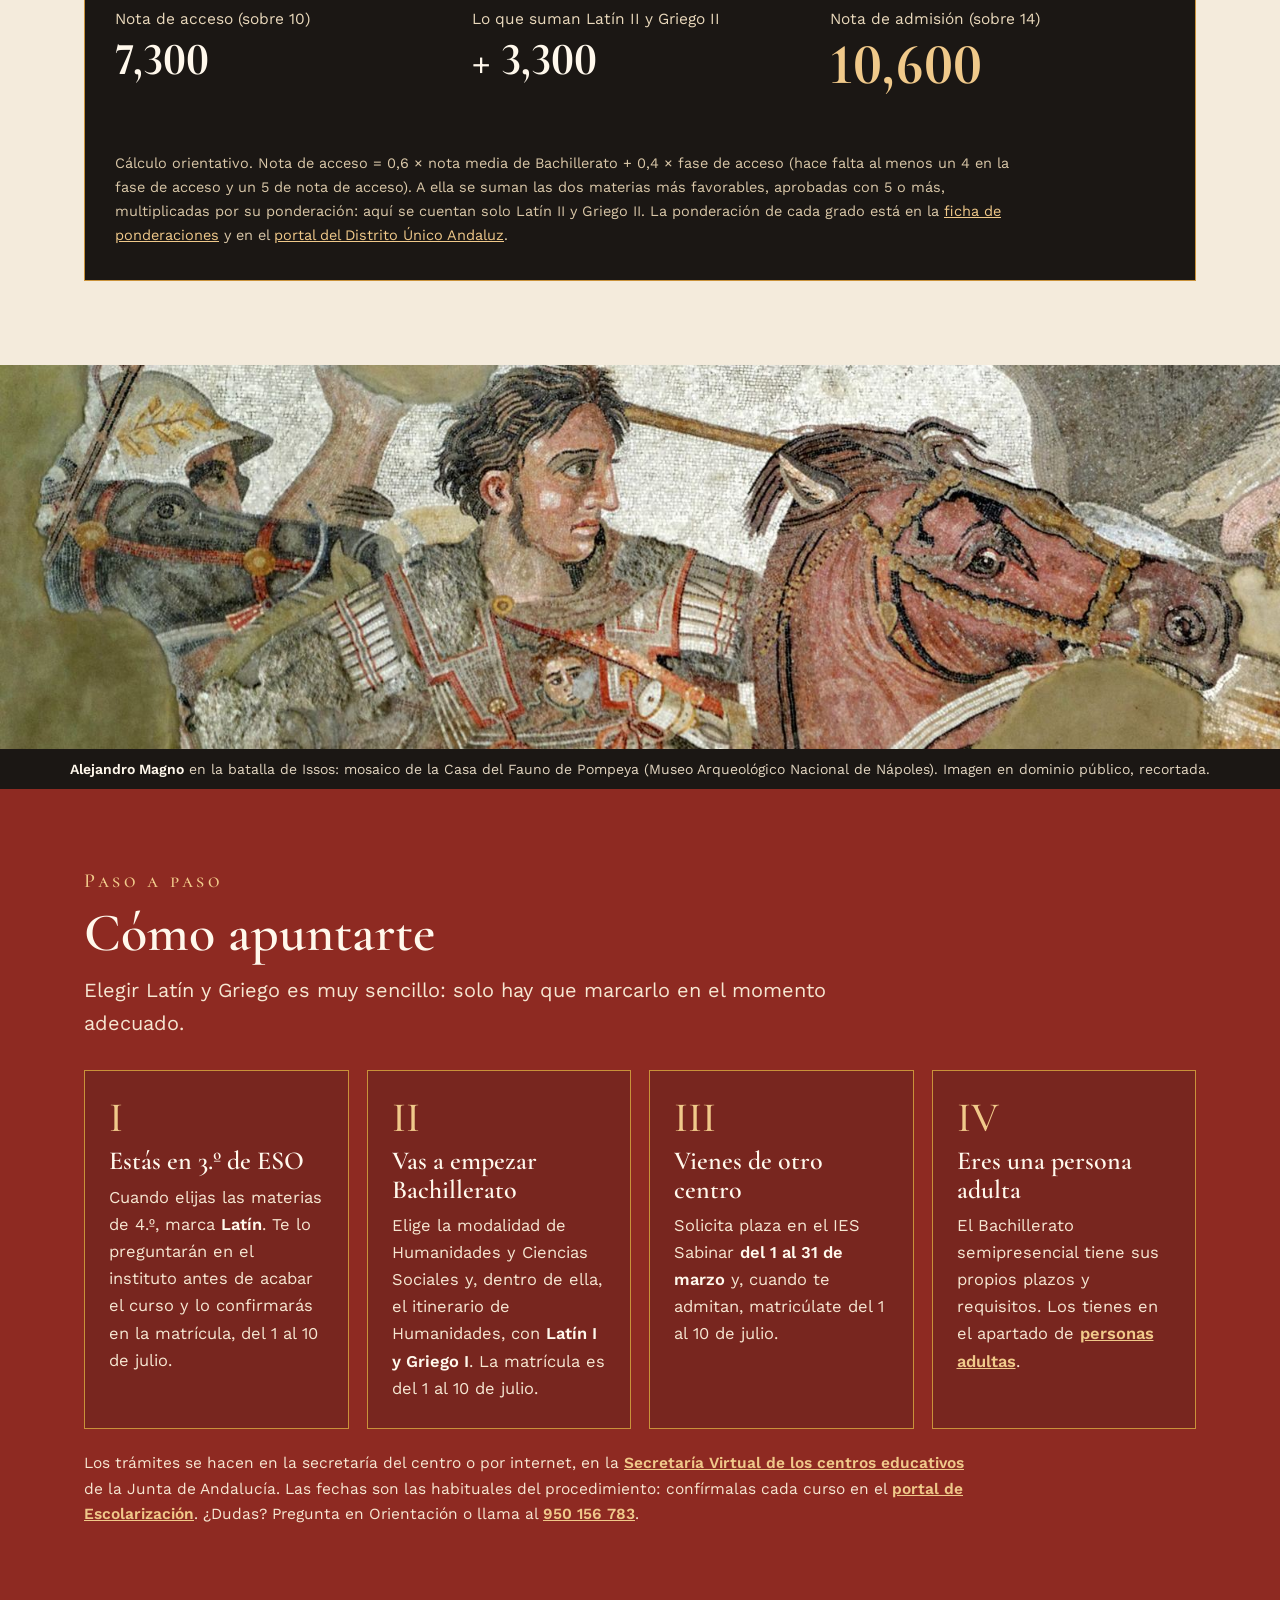
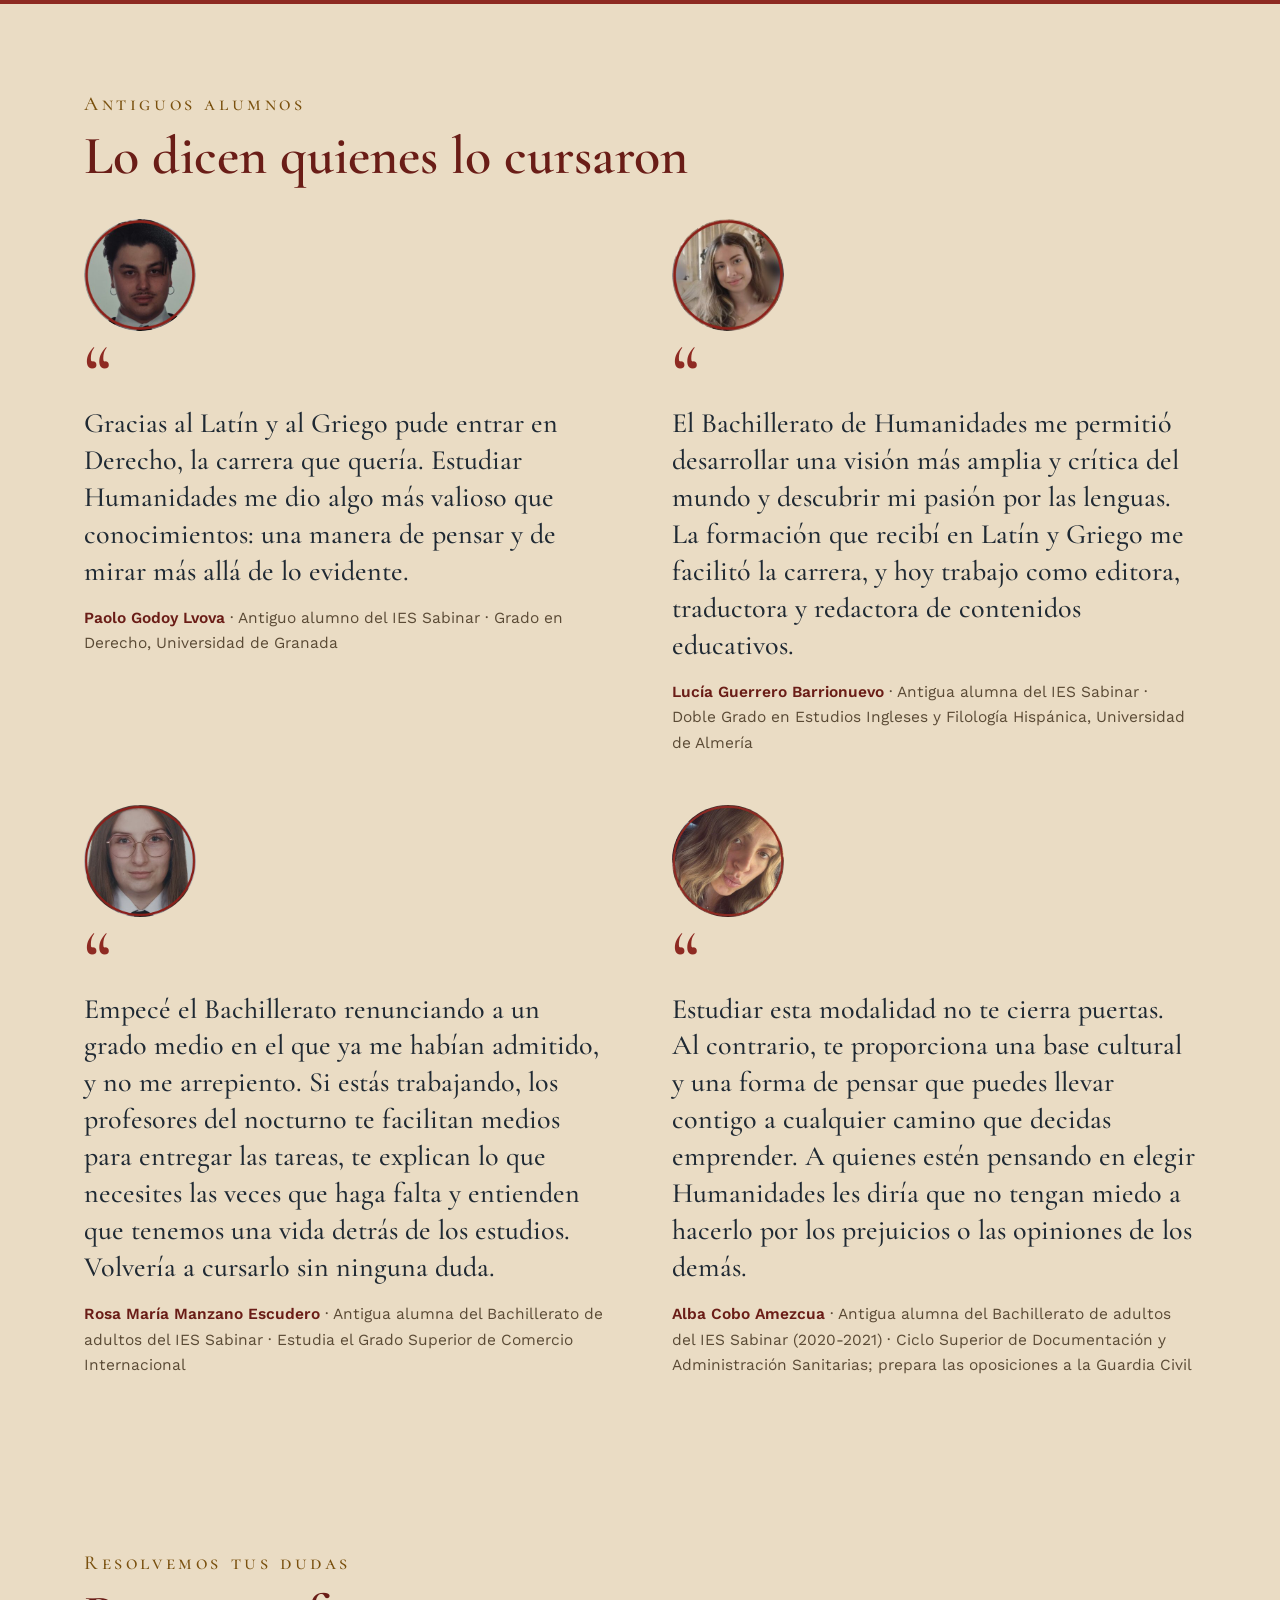
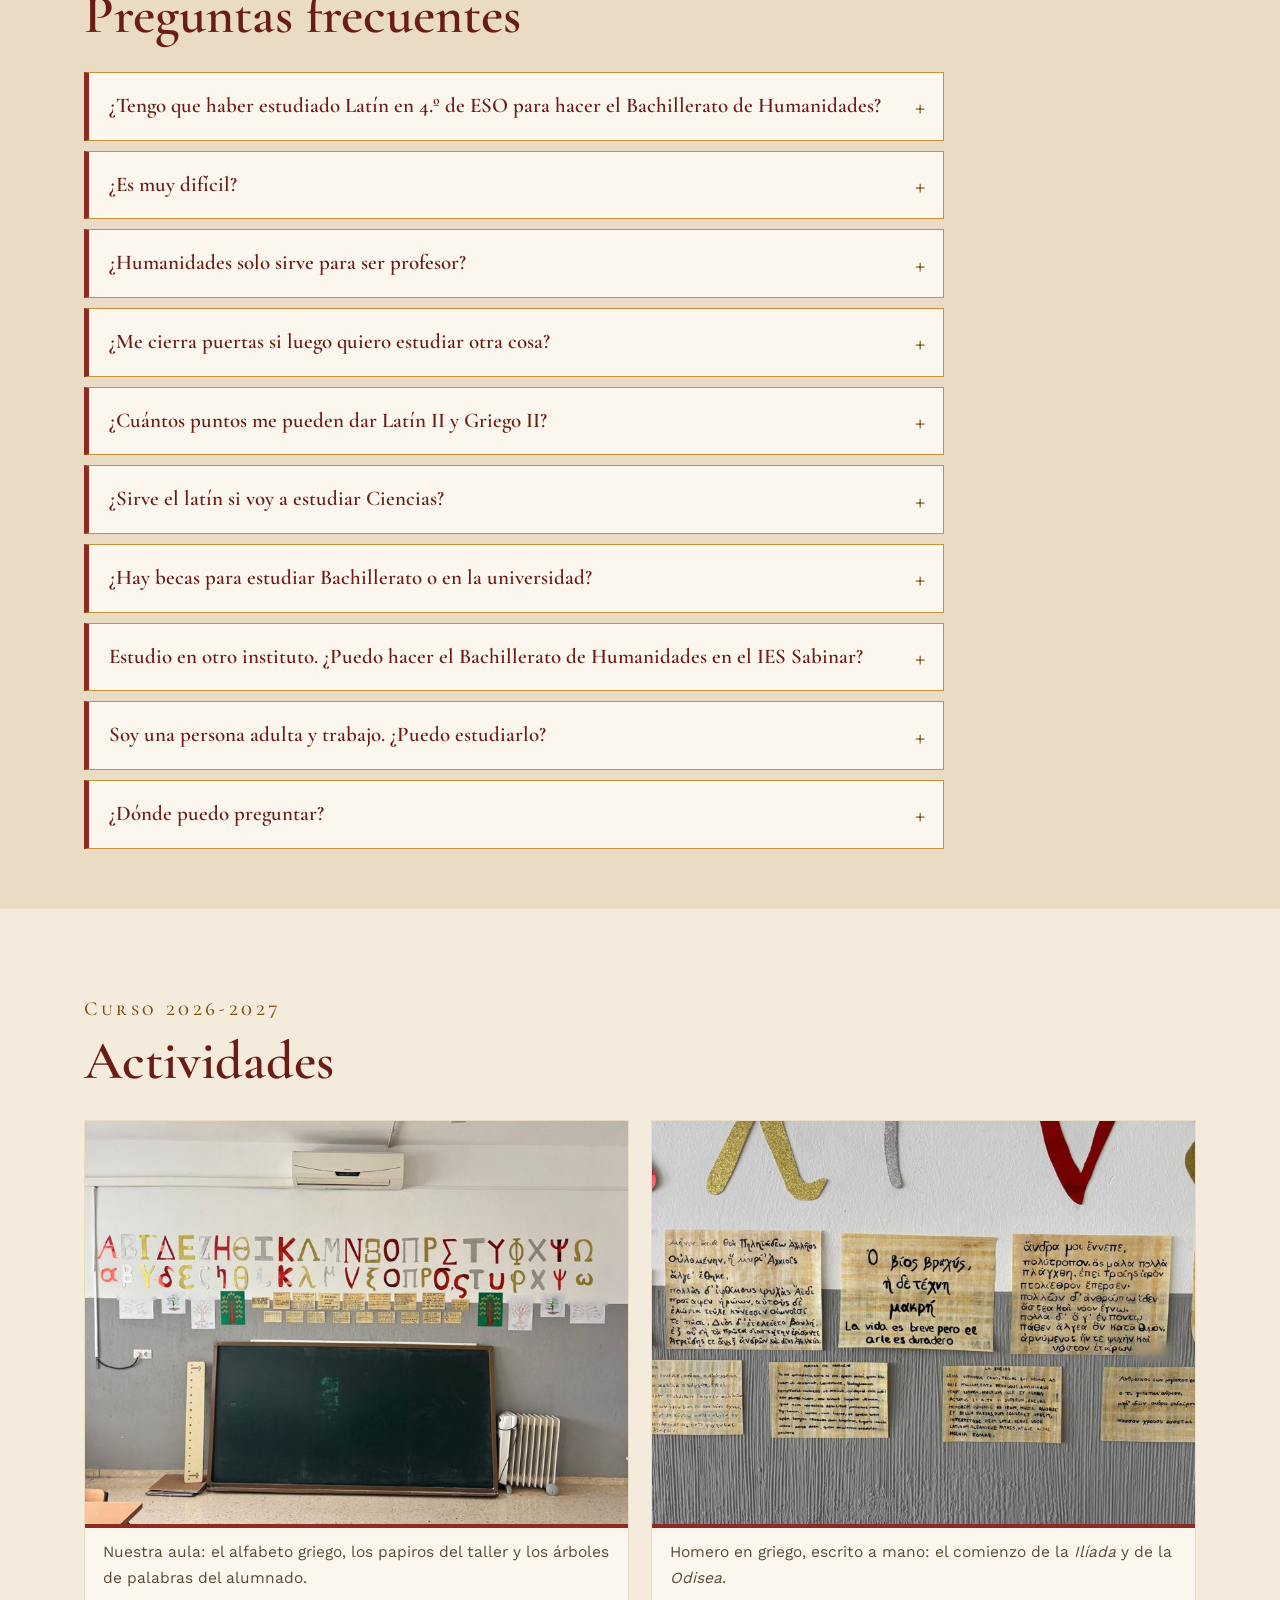
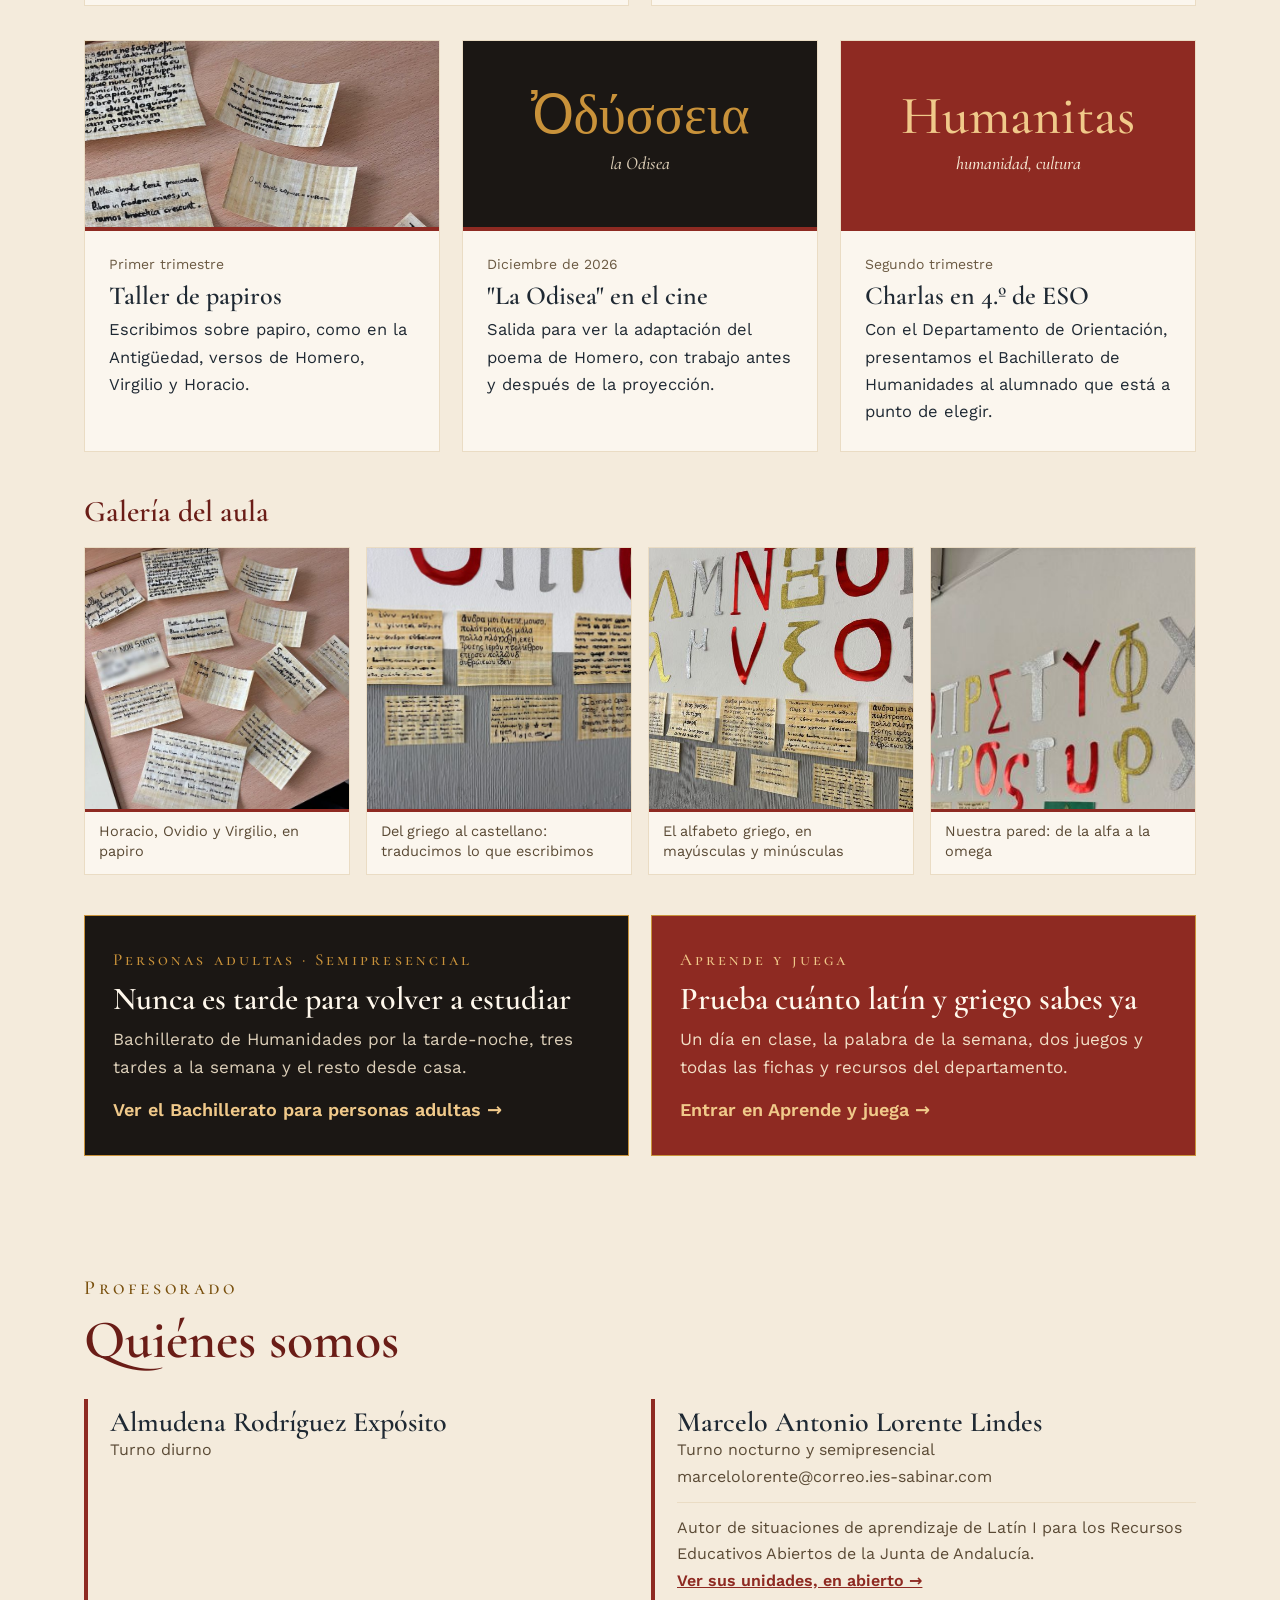
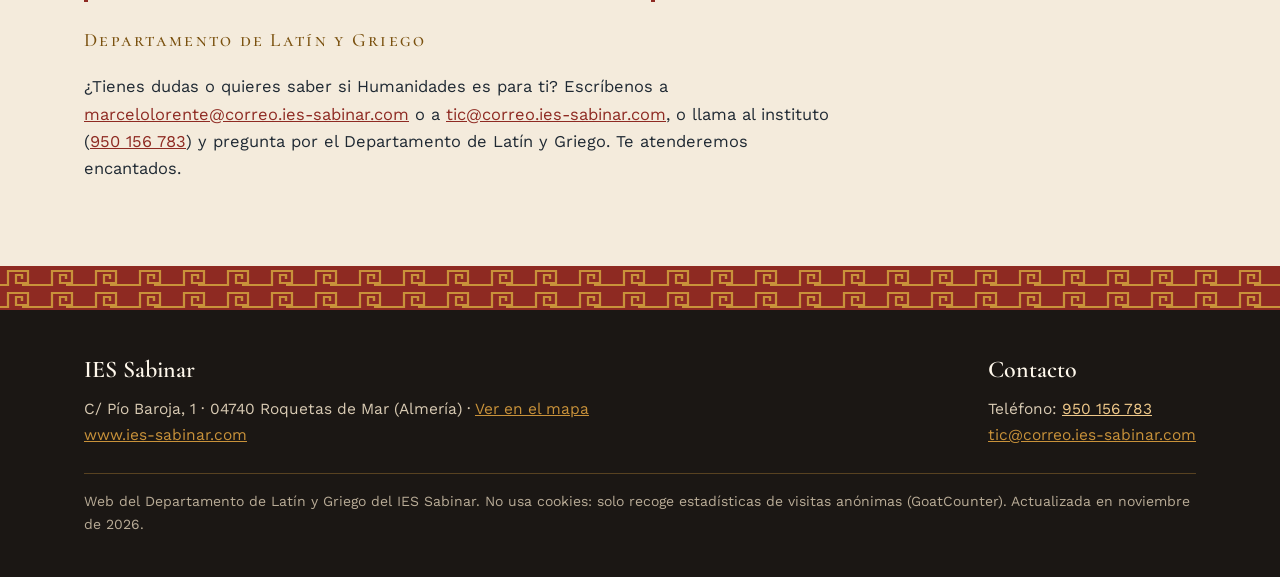
==== commit 0fdb8798: "Quiénes somos: mención a Latín I en abierto; mapa del sitio" ====
--- a/index.html
+++ b/index.html
@@ -329,7 +329,7 @@
     <h2>Quiénes somos</h2>
     <div class="grid">
       <div class="profe"><h3>Almudena Rodríguez Expósito</h3><p>Turno diurno</p></div>
-      <div class="profe"><h3>Marcelo Antonio Lorente Lindes</h3><p>Turno nocturno y semipresencial<br>marcelolorente@correo.ies-sabinar.com</p></div>
+      <div class="profe"><h3>Marcelo Antonio Lorente Lindes</h3><p>Turno nocturno y semipresencial<br>marcelolorente@correo.ies-sabinar.com</p><p class="profe-rea">Autor de situaciones de aprendizaje de Latín I para los Recursos Educativos Abiertos de la Junta de Andalucía. <a href="aprende/#latin-i">Ver sus unidades, en abierto →</a></p></div>
     </div>
     <p class="dpto">Departamento de Latín y Griego</p>
     <p class="contacto-txt">¿Tienes dudas o quieres saber si Humanidades es para ti? Escríbenos a <a href="mailto:marcelolorente@correo.ies-sabinar.com">marcelolorente@correo.ies-sabinar.com</a> o a <a href="mailto:tic@correo.ies-sabinar.com">tic@correo.ies-sabinar.com</a>, o llama al instituto (<a href="tel:+34950156783">950 156 783</a>) y pregunta por el Departamento de Latín y Griego. Te atenderemos encantados.</p>
--- a/estilo.css
+++ b/estilo.css
@@ -440,3 +440,7 @@
 .dia-img{display:block;width:100%;height:auto;aspect-ratio:3/2;object-fit:cover;border-bottom:3px solid var(--rojo);margin-bottom:6px}
 .dia-cred{margin:12px 0 0;font-size:12.5px;color:#7A6A55}
 .dia-cred a{color:inherit}
+
+/* mención a los REA en Quiénes somos */
+.profe-rea{margin-top:12px;padding-top:12px;border-top:1px solid var(--marfil-2);font-size:15.5px;color:#5A4A36}
+.profe-rea a{font-weight:600;color:var(--rojo);white-space:nowrap}
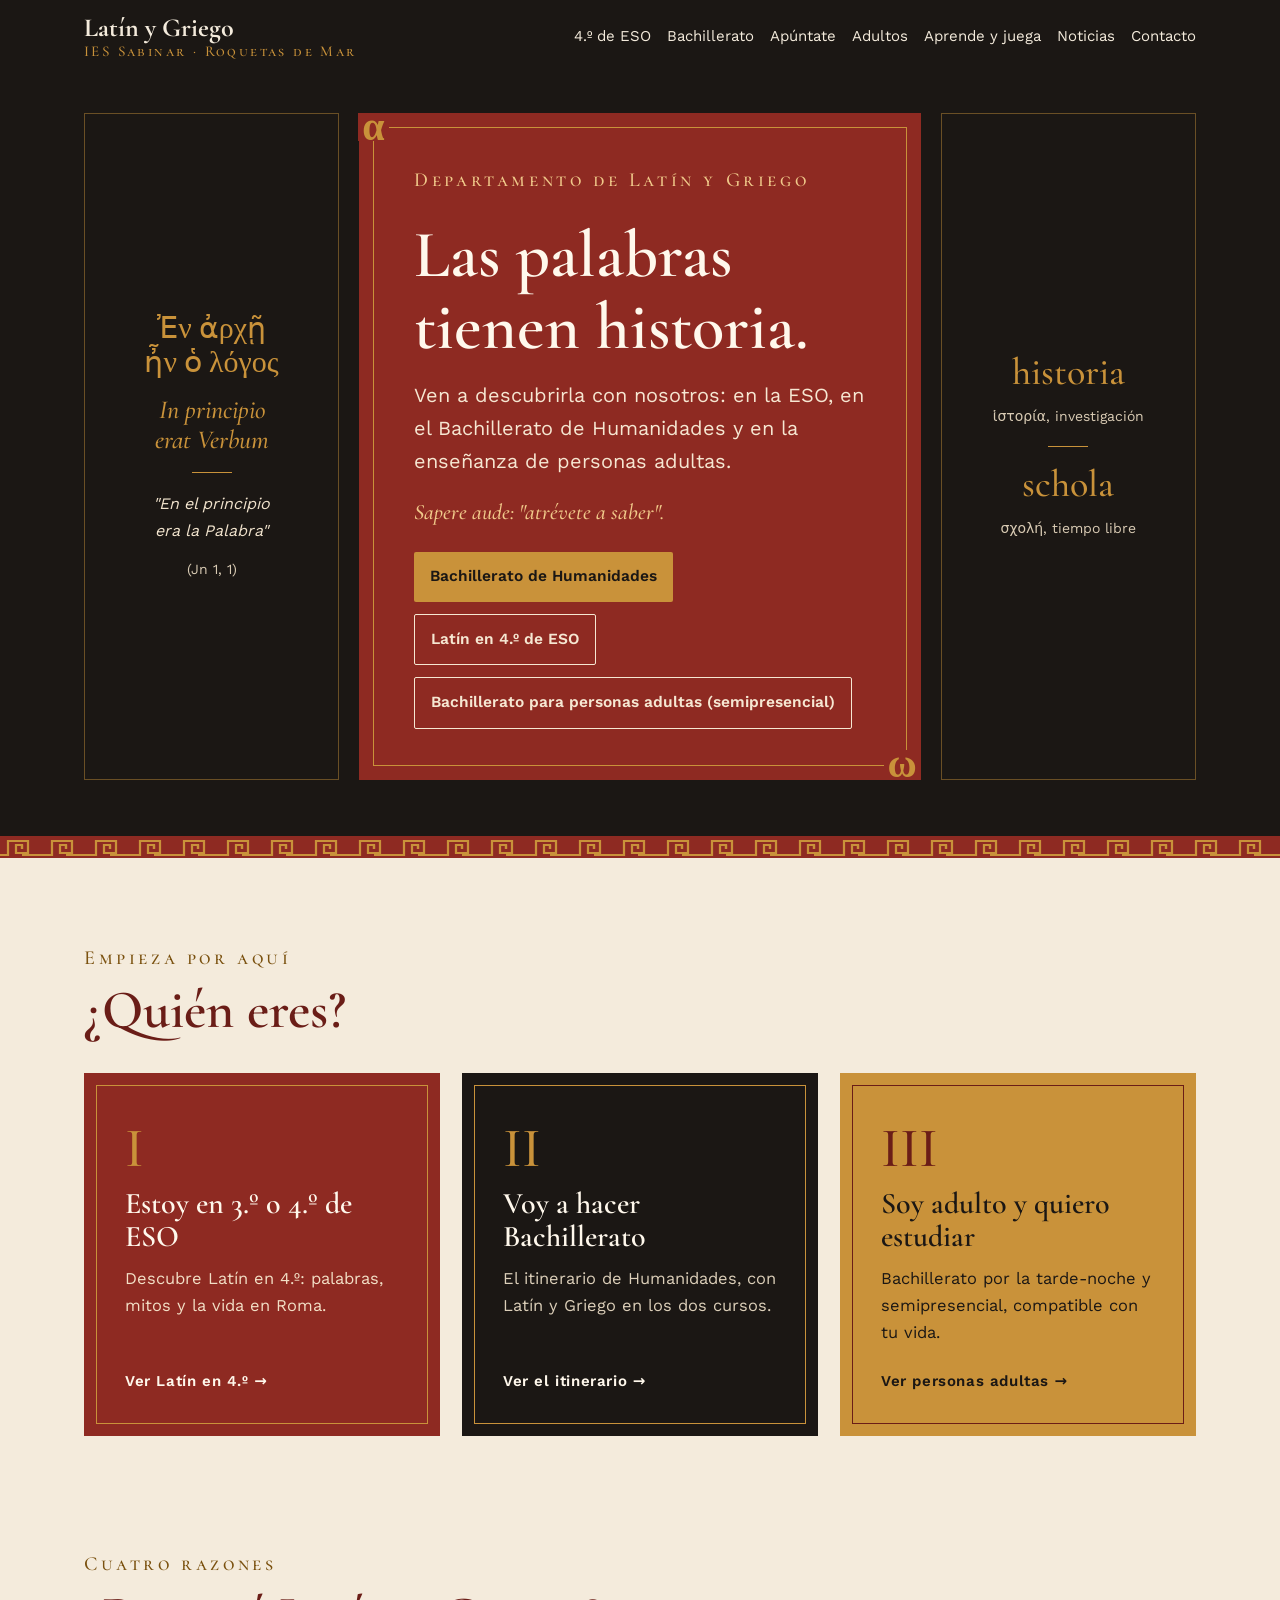
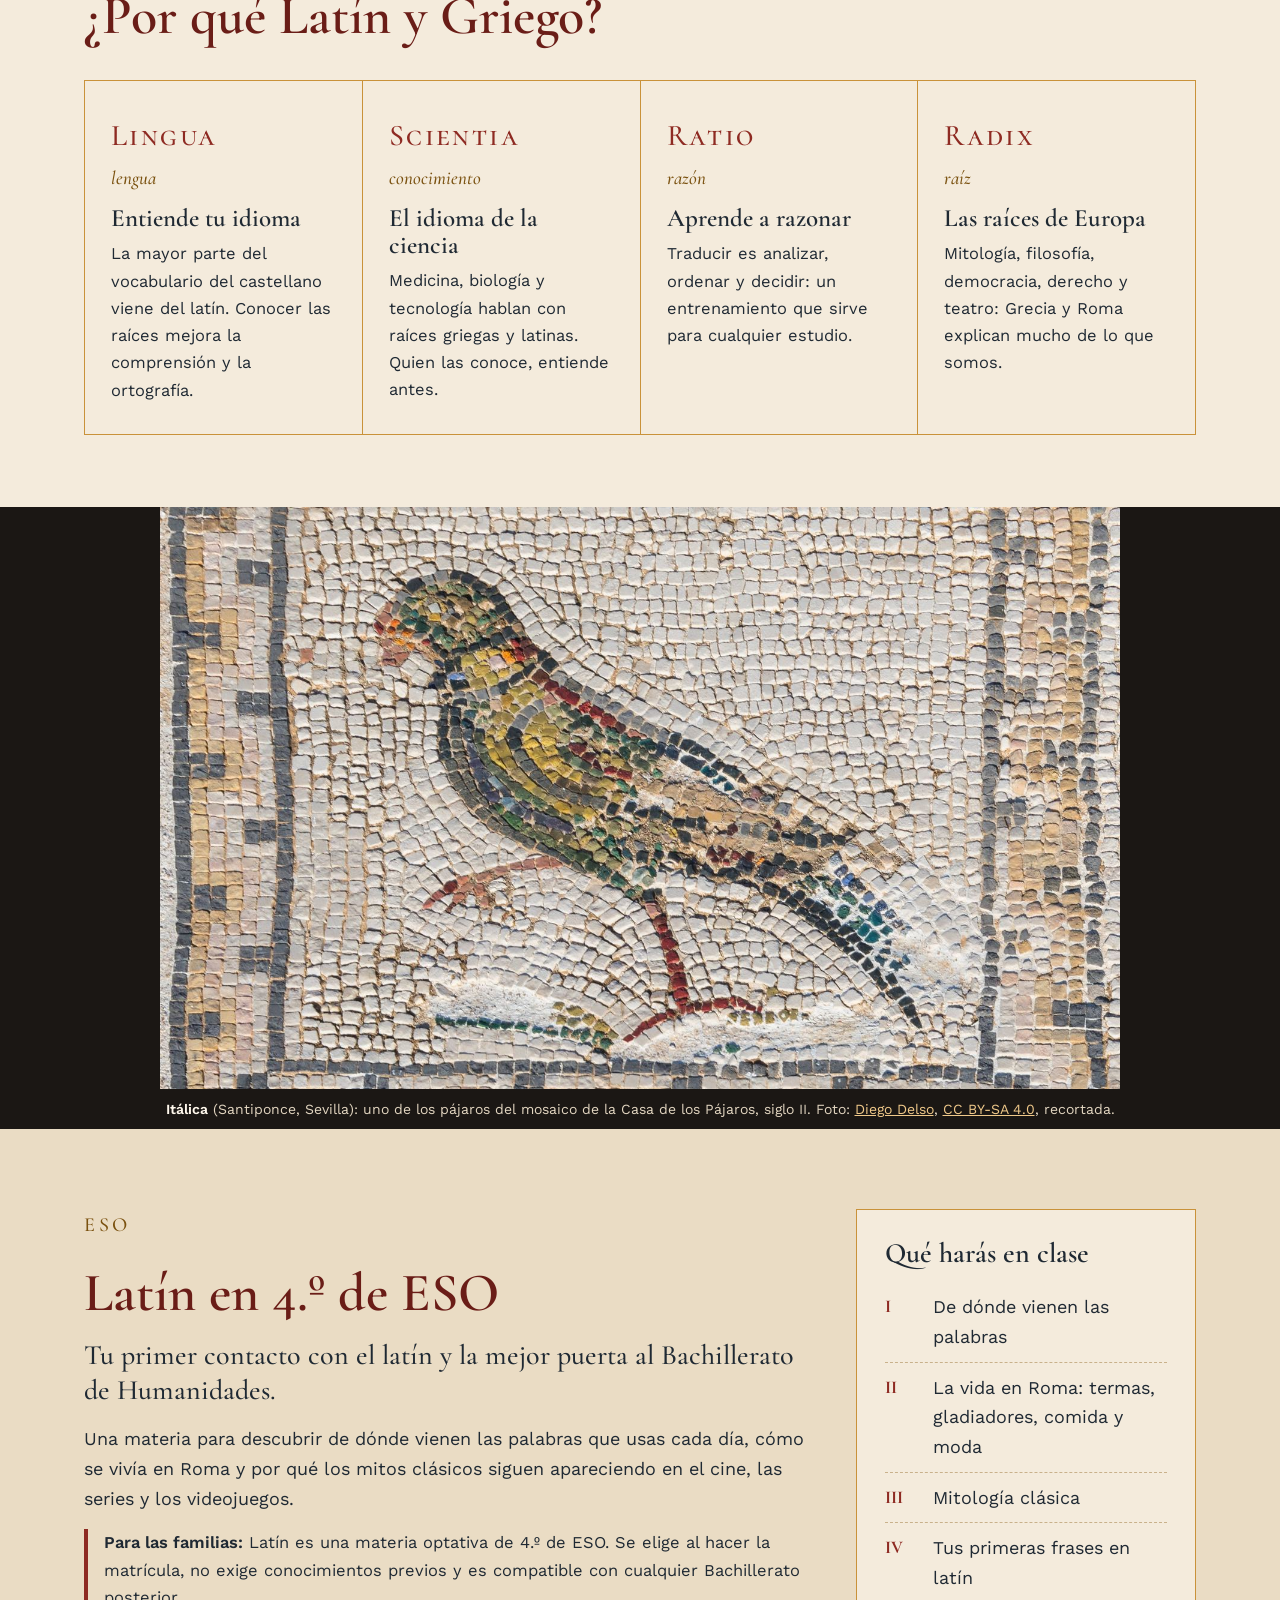
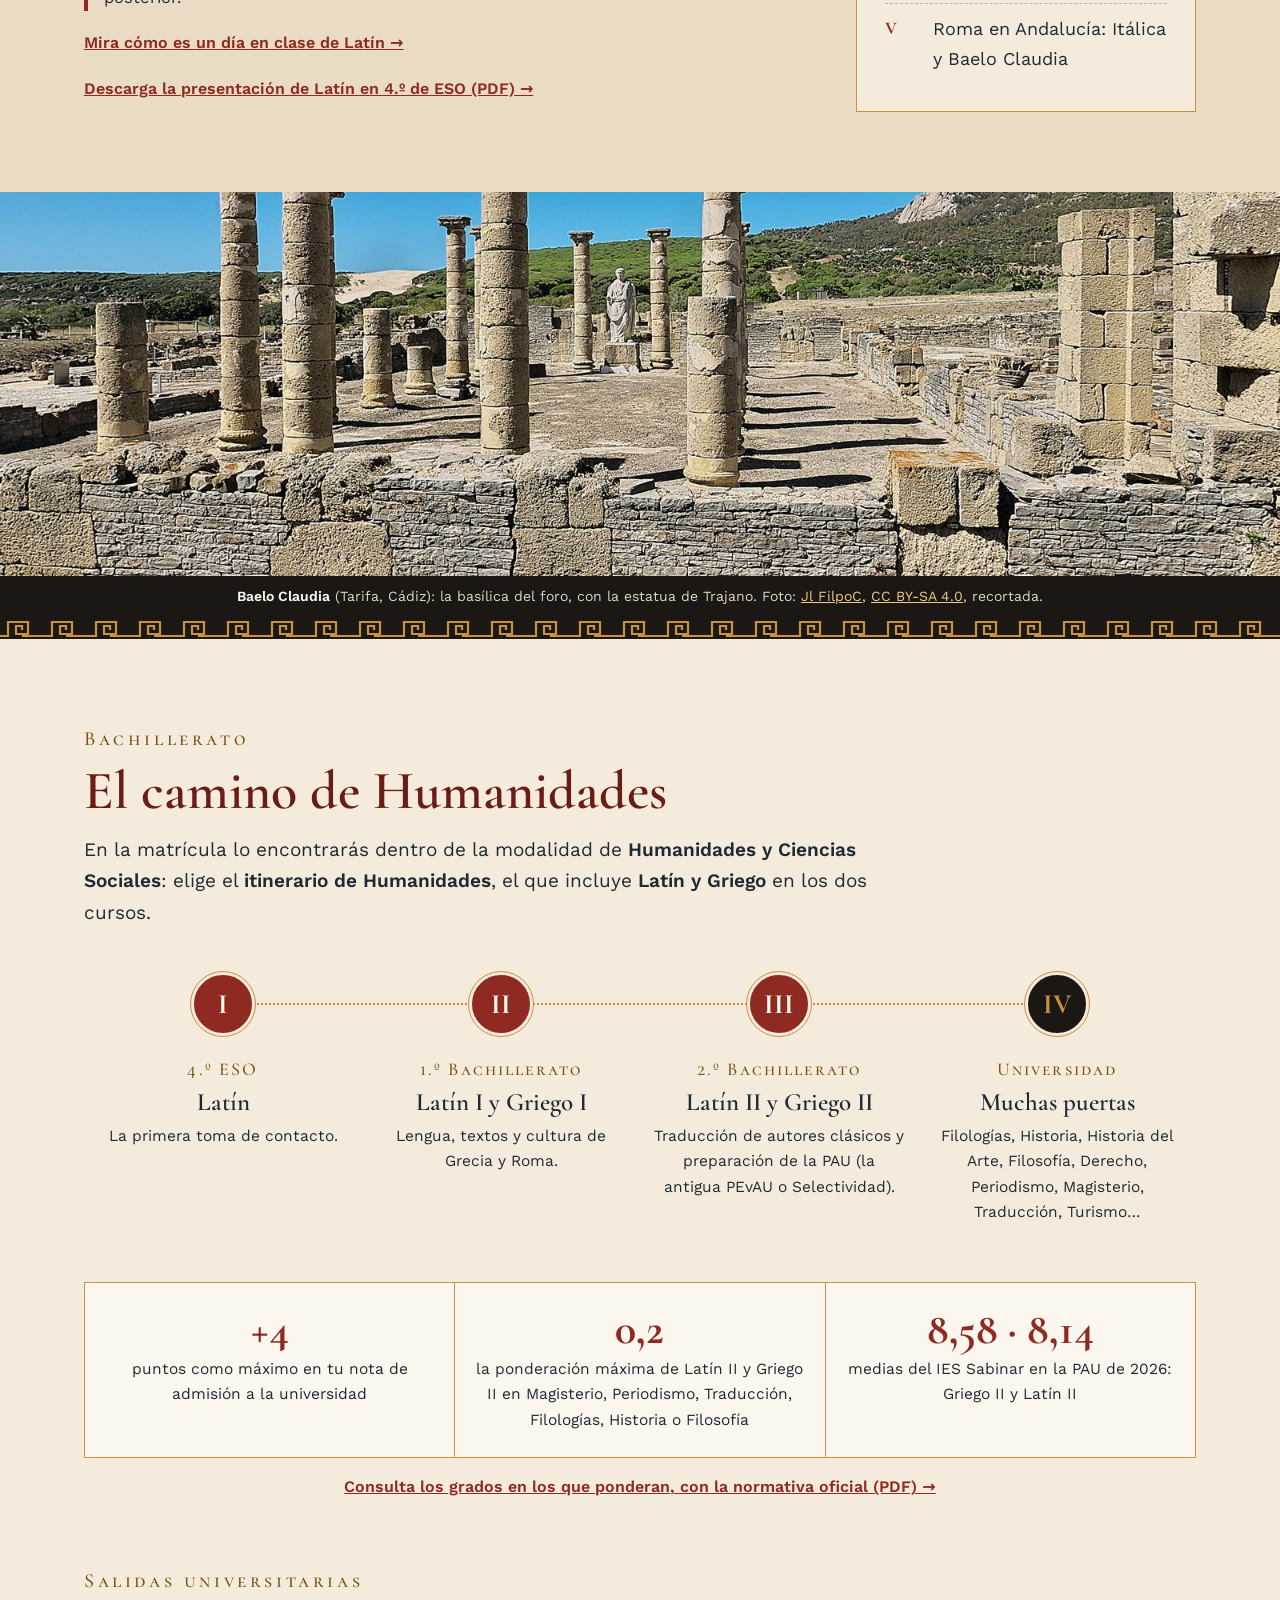
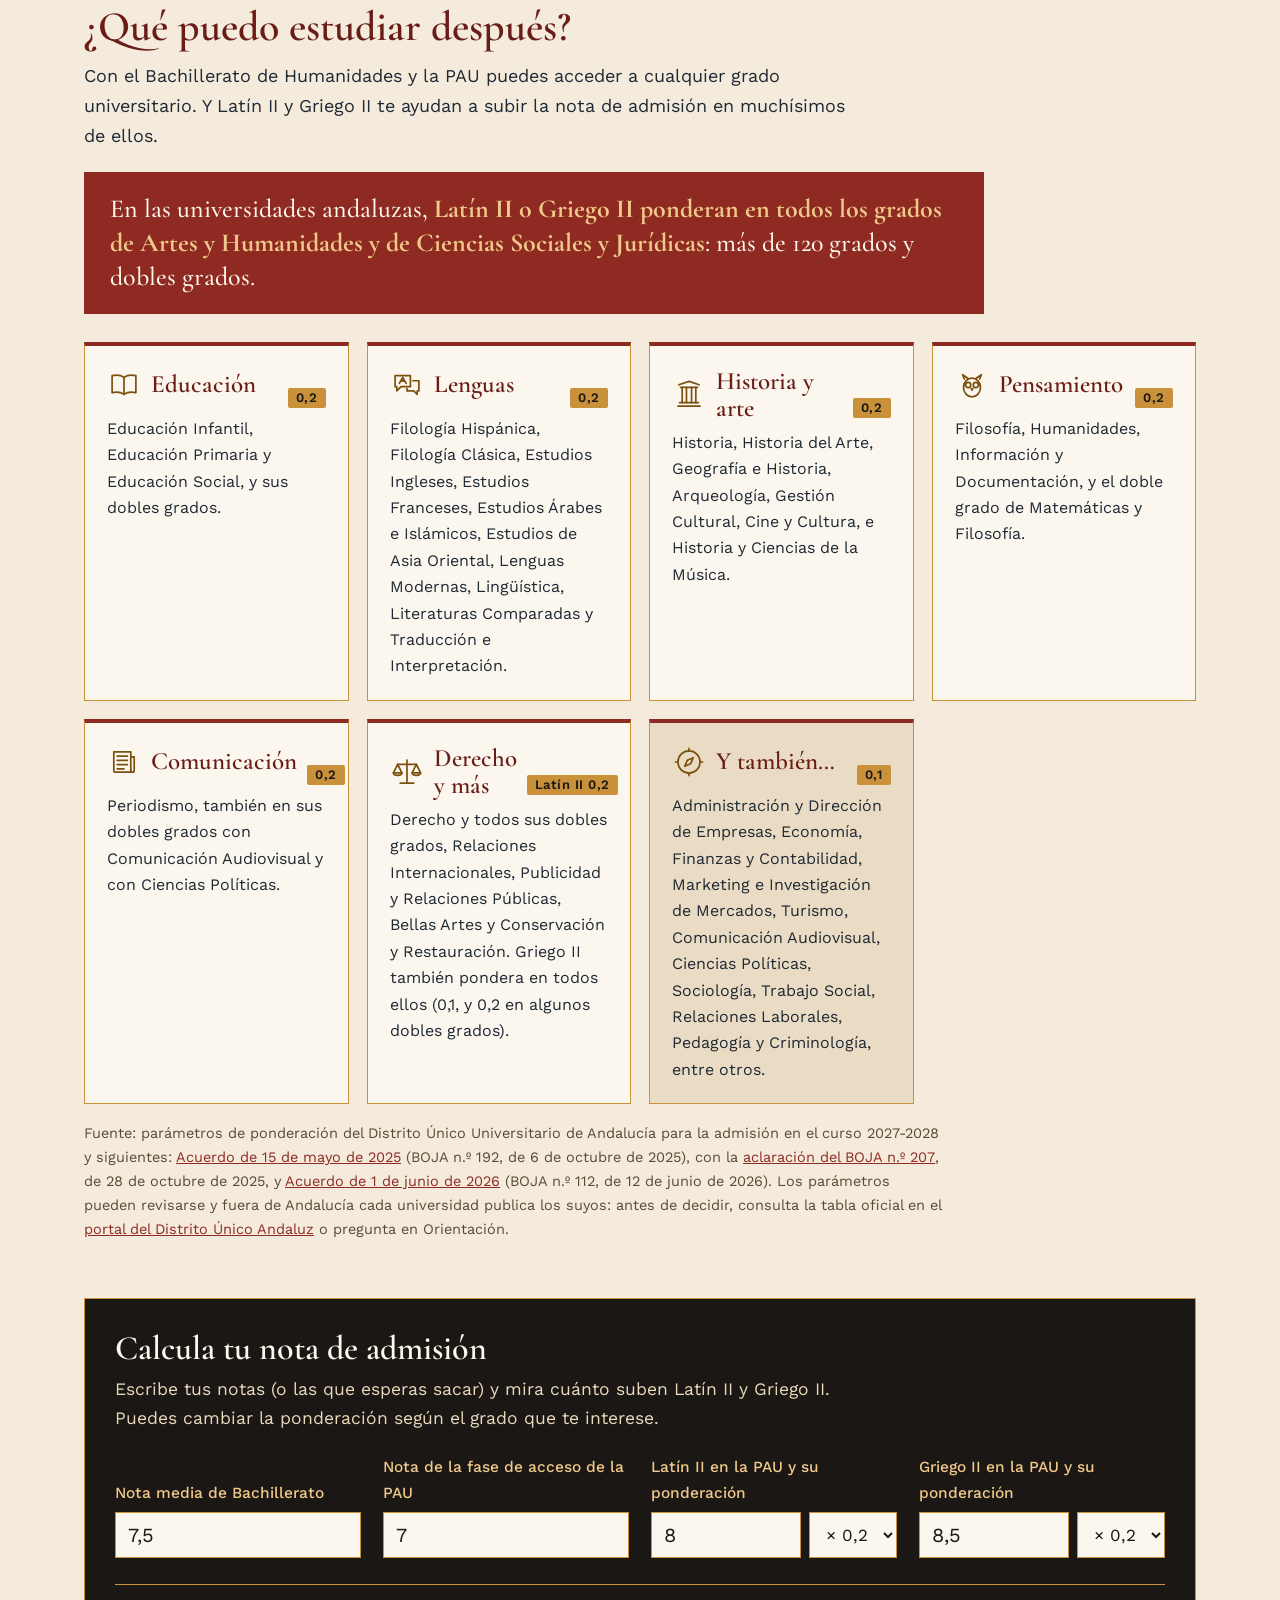
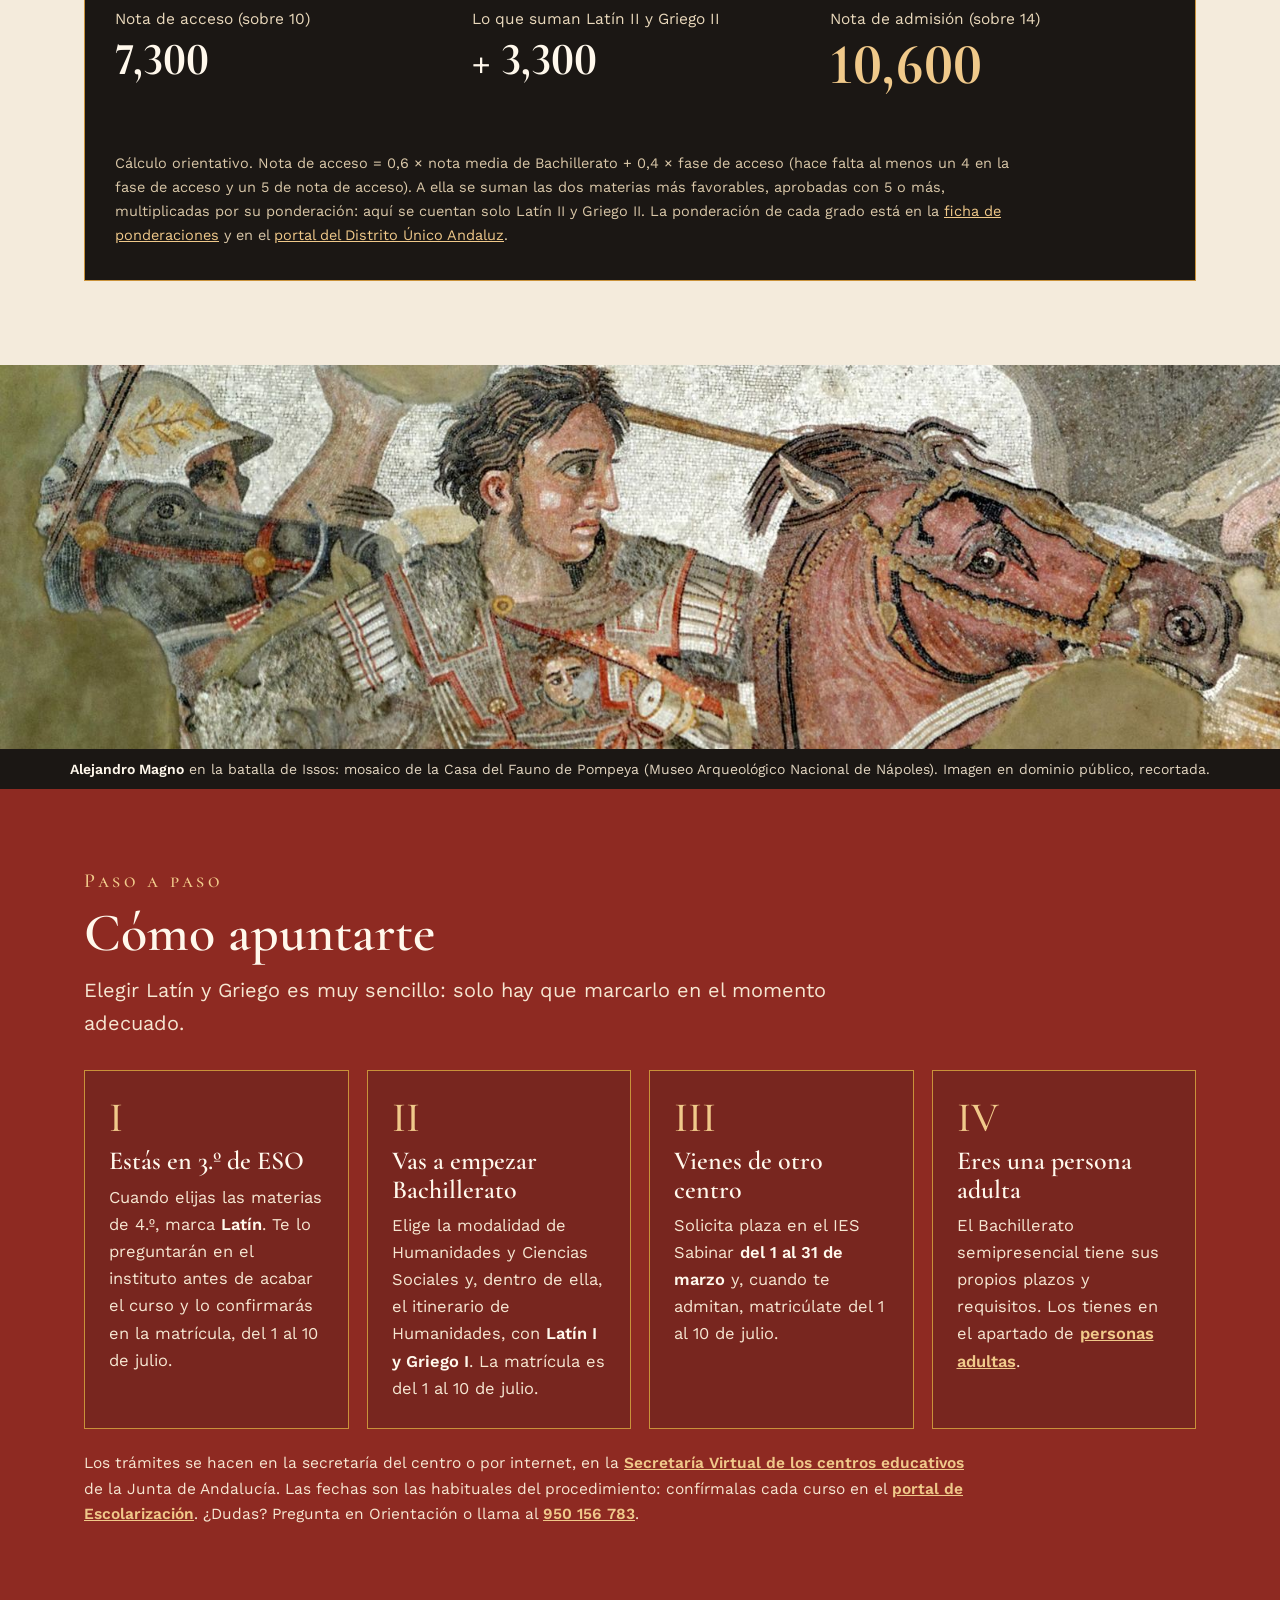
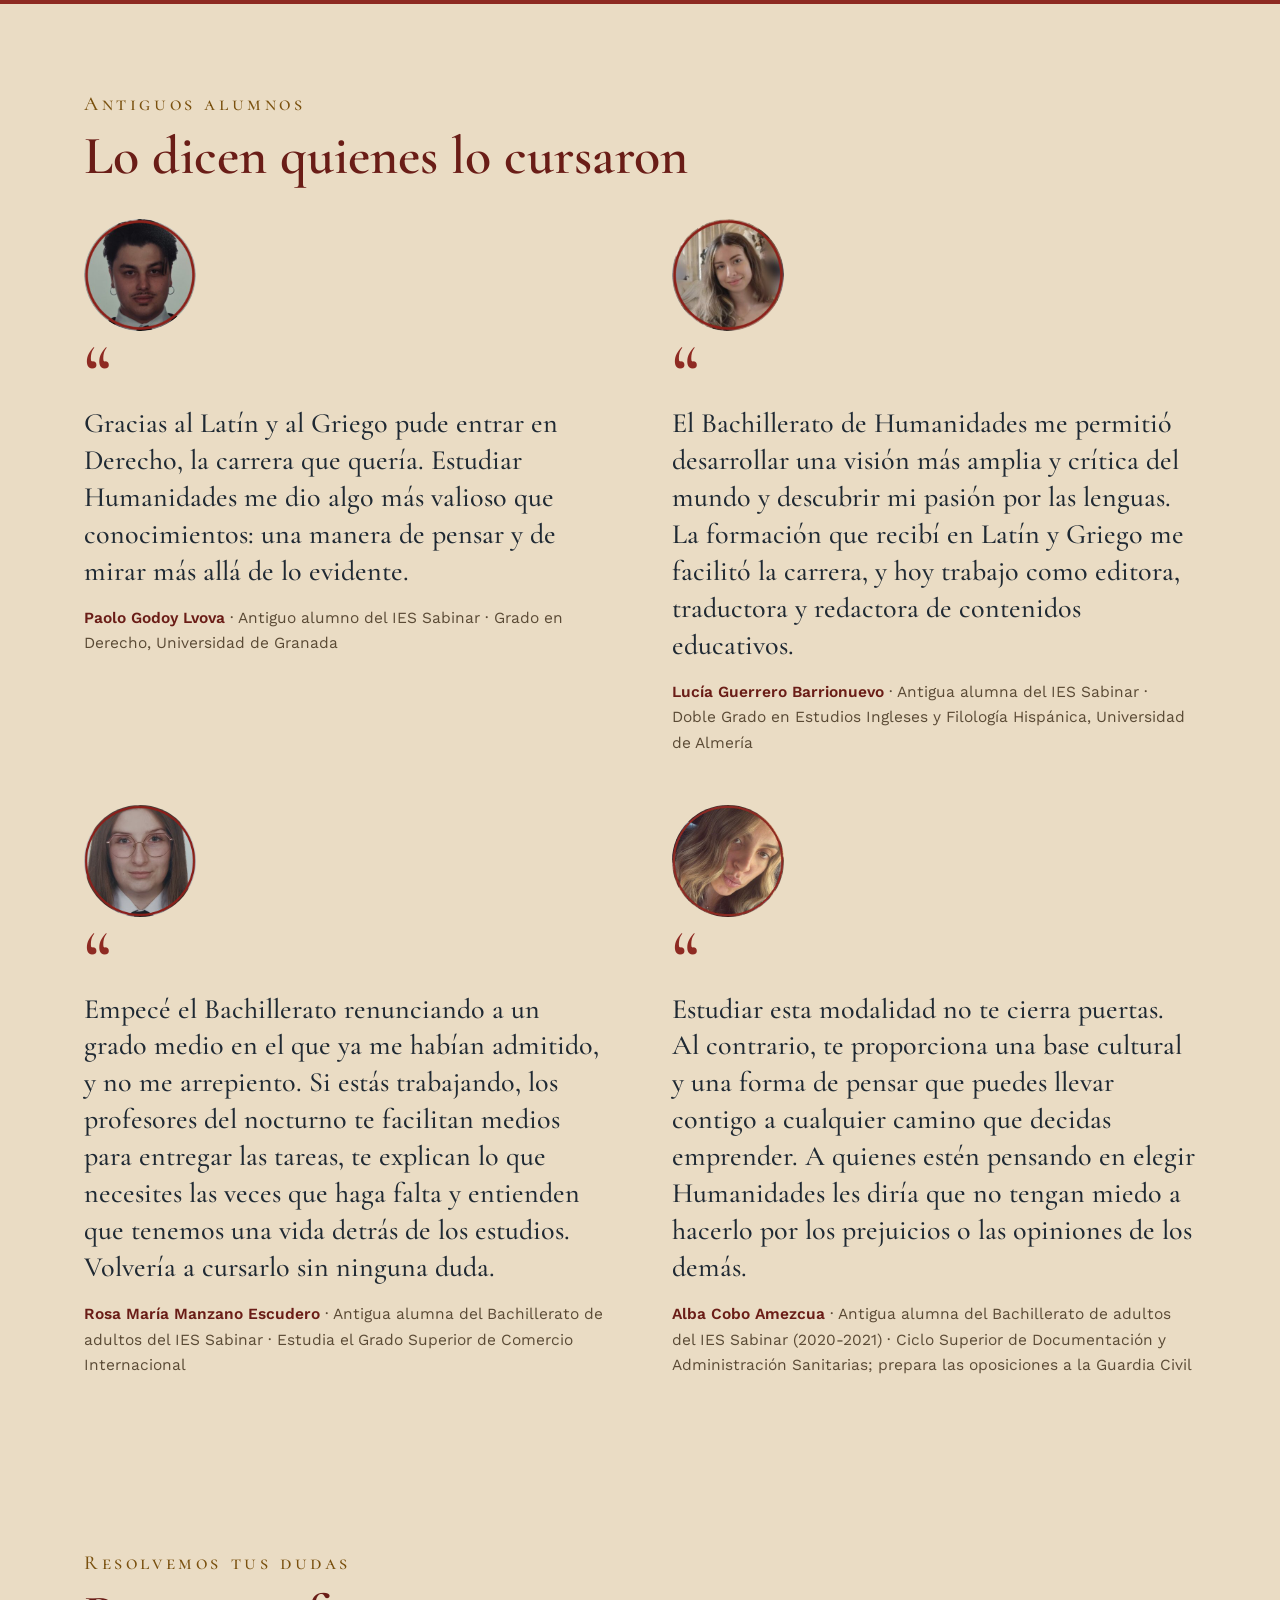
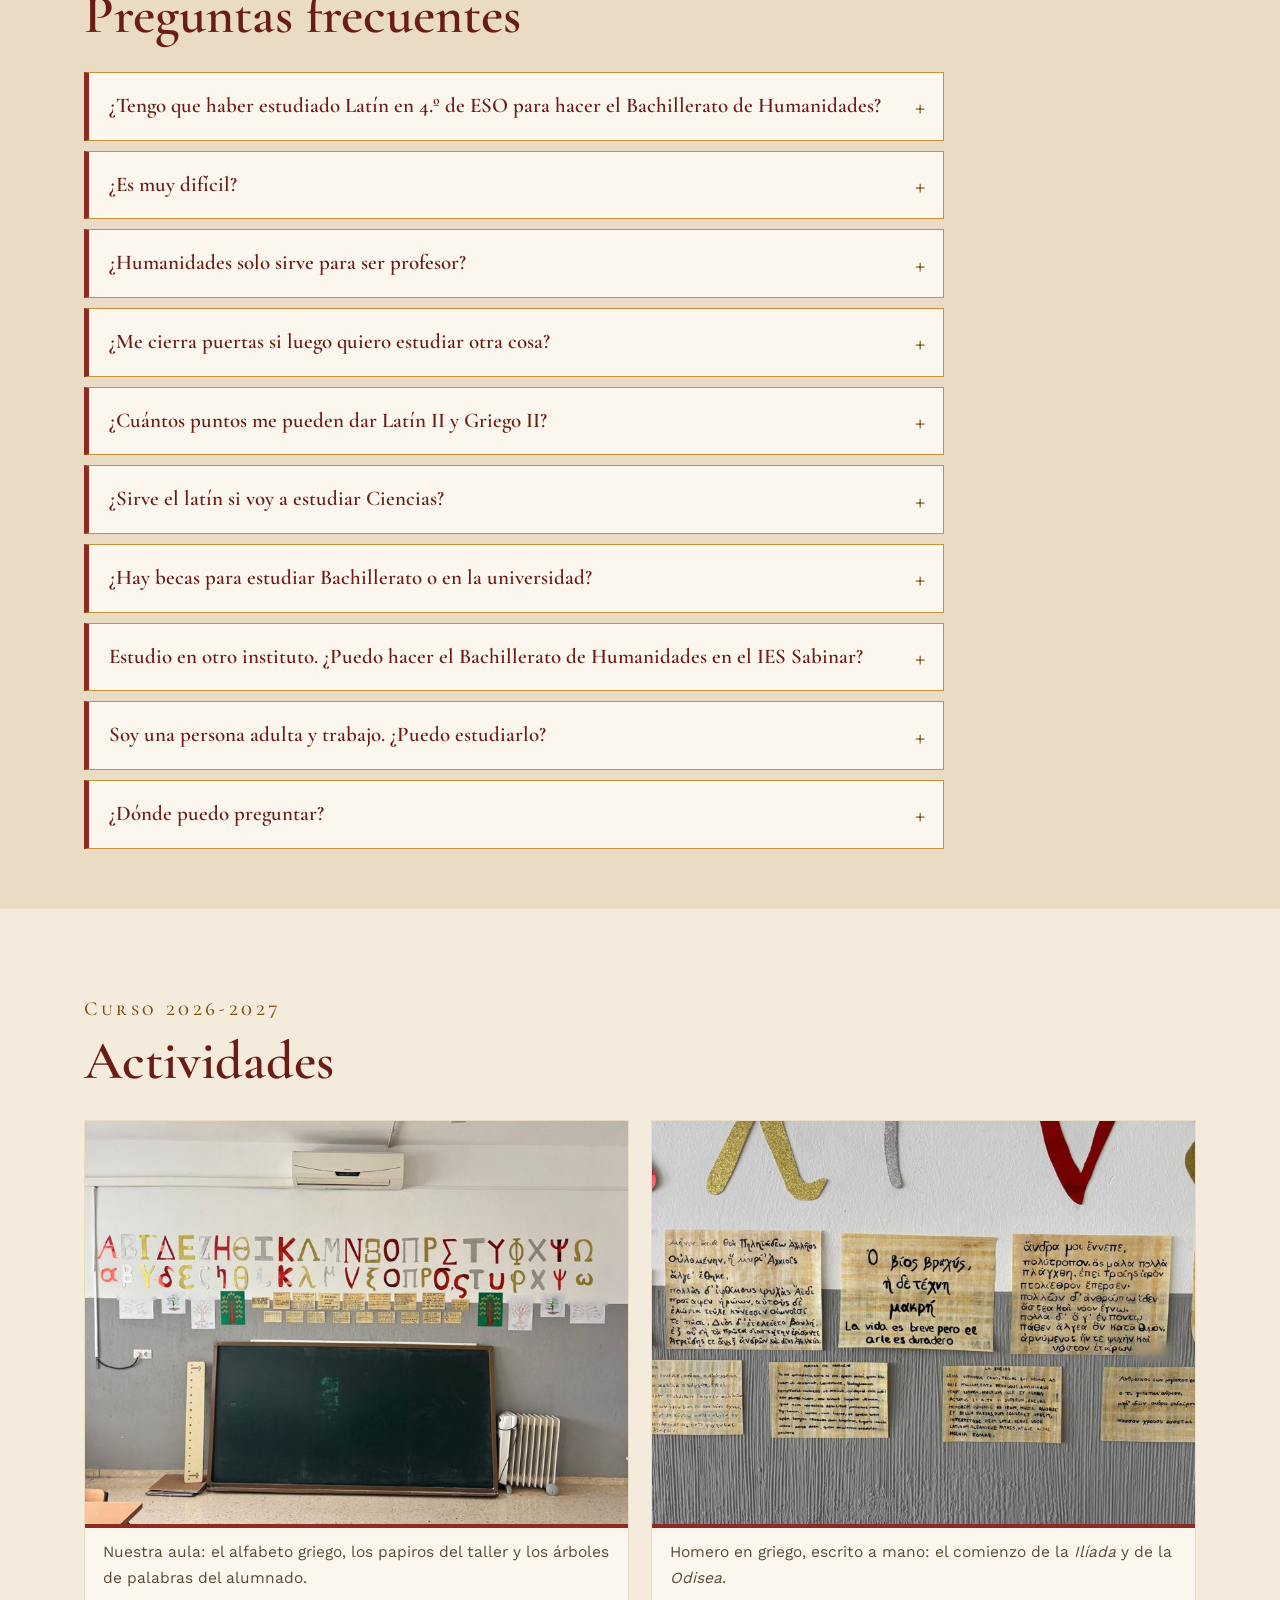
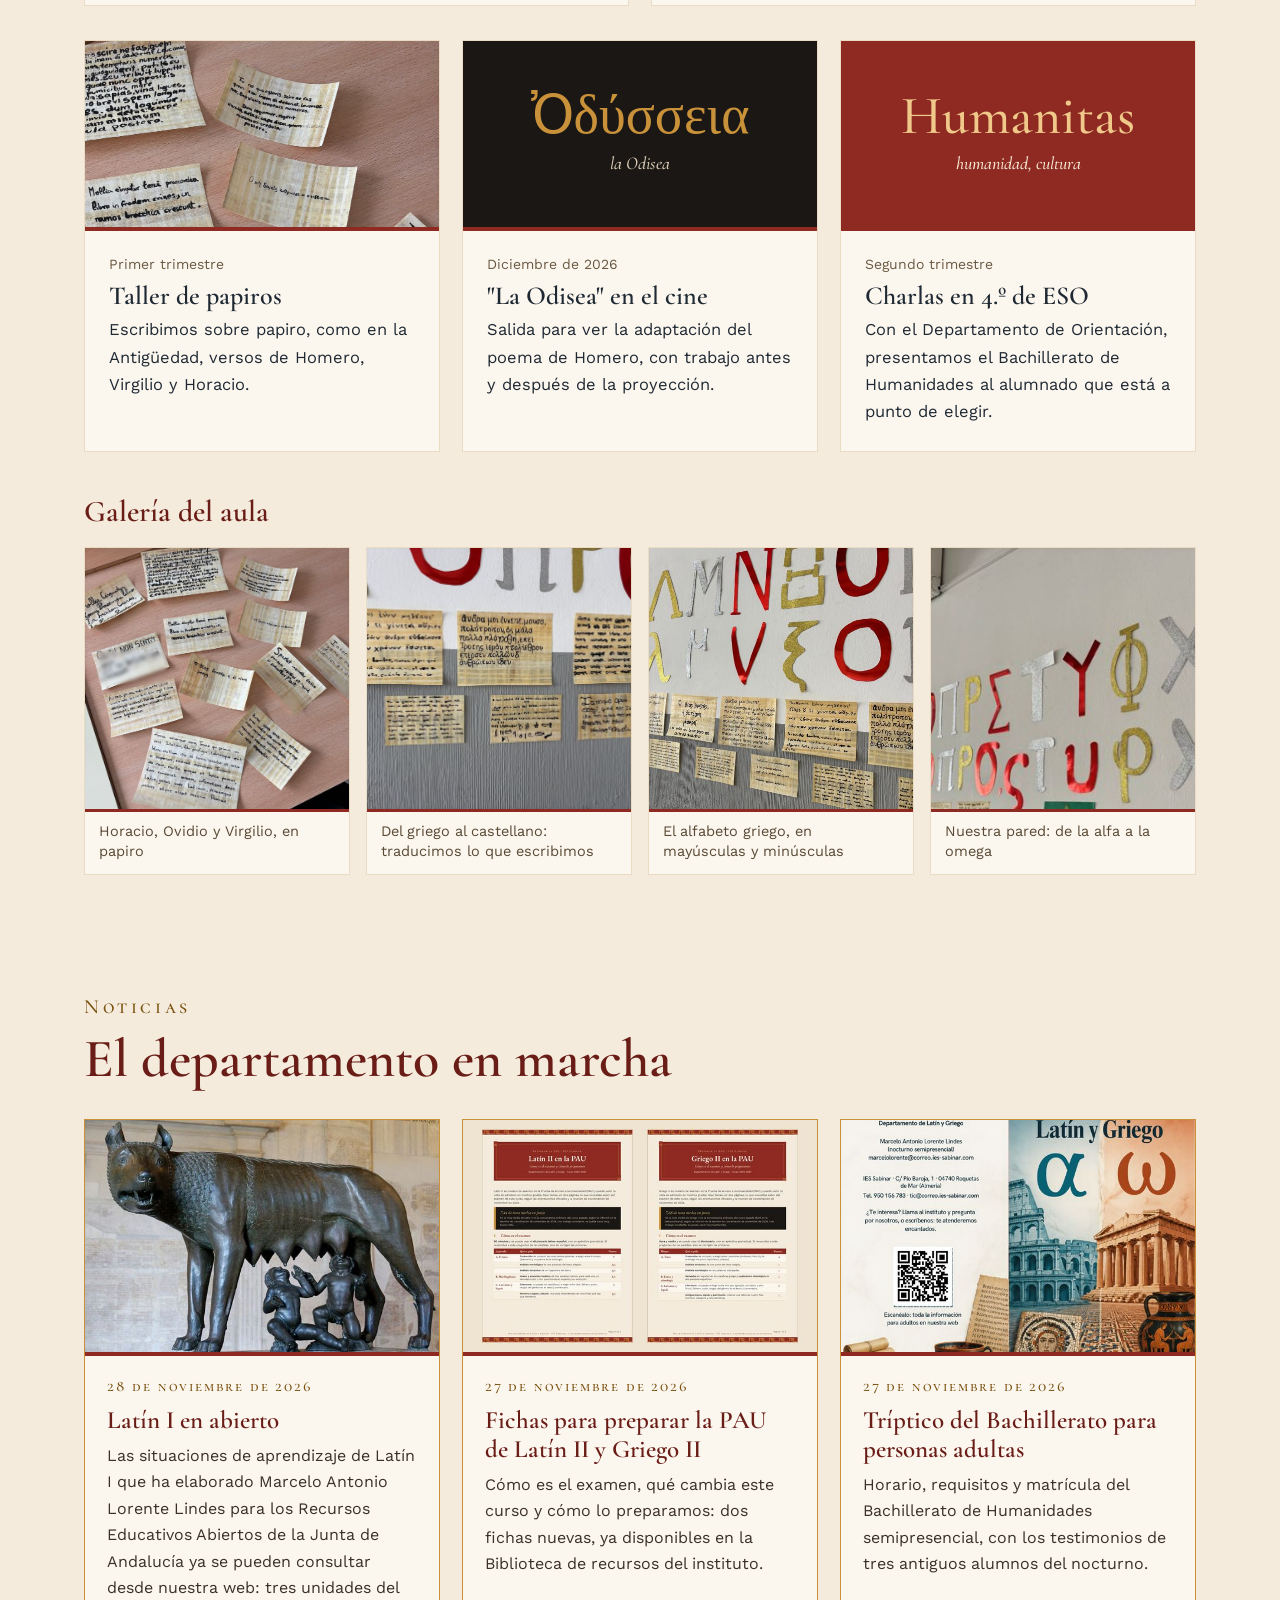
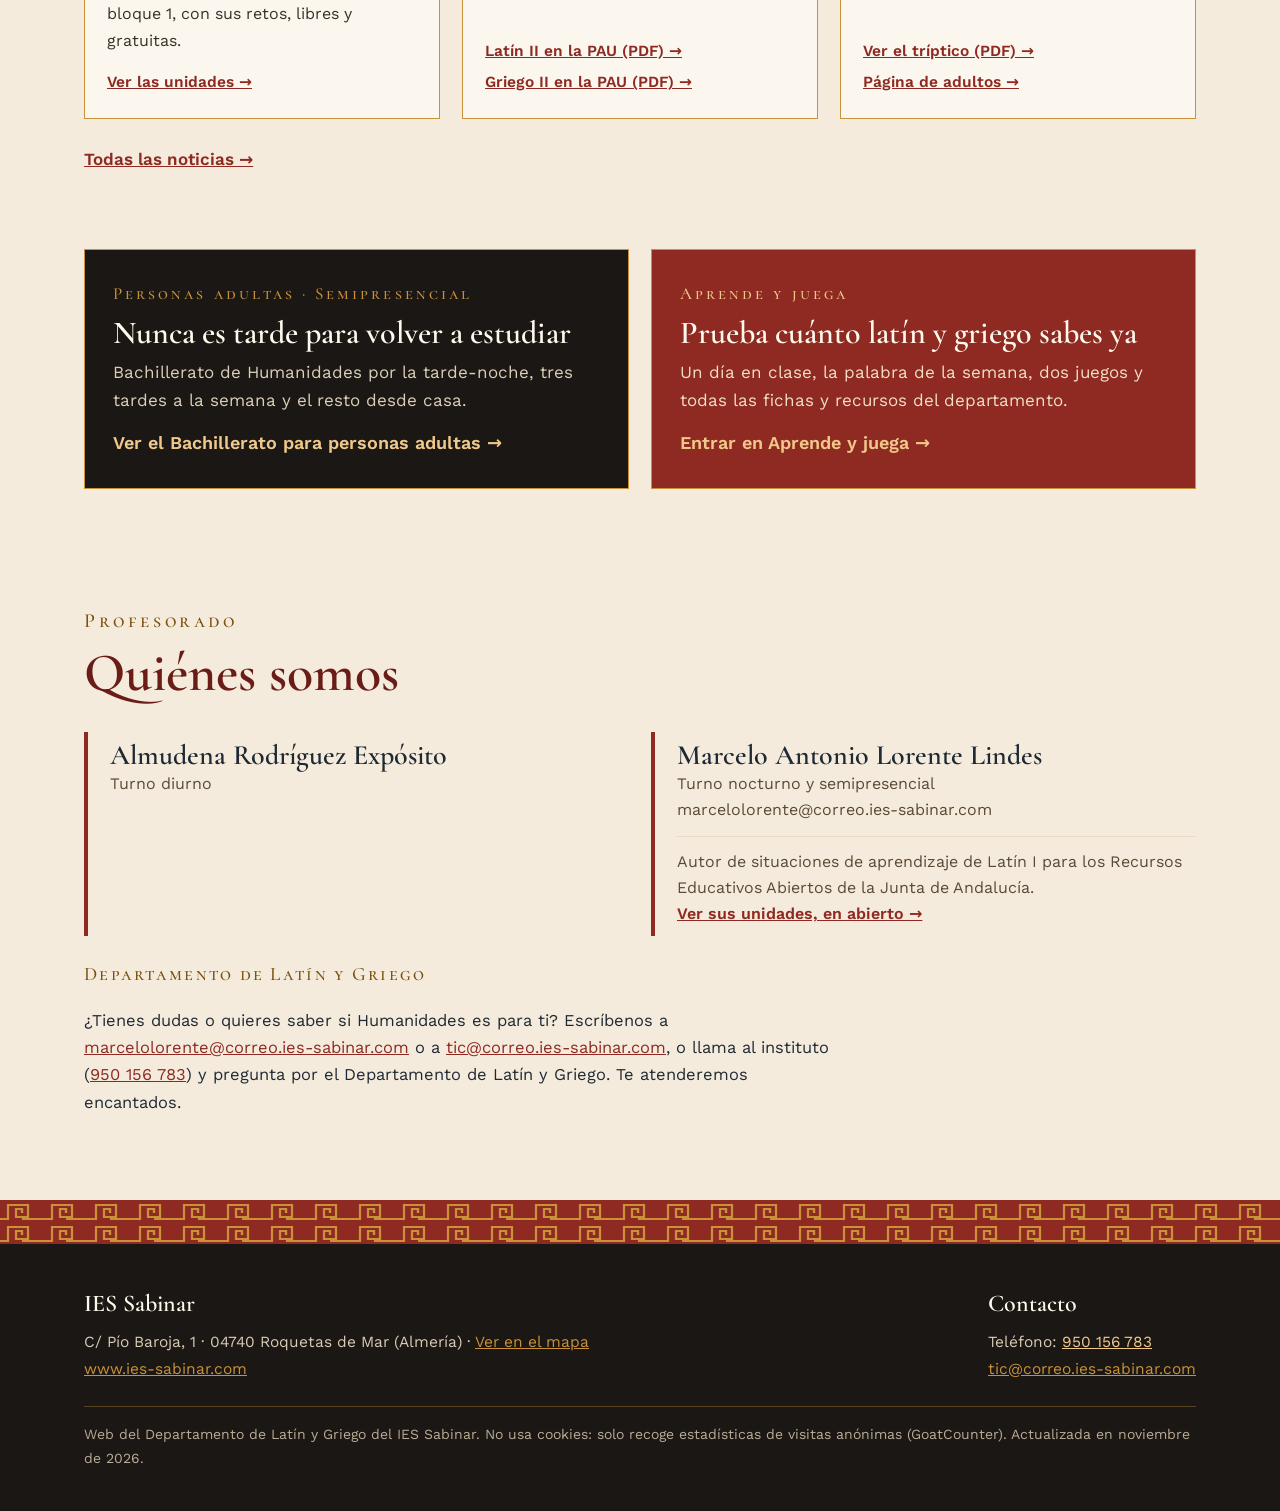
==== commit 753b9da7: "Noticias en Inicio, movimiento suave e imágenes" ====
--- a/index.html
+++ b/index.html
@@ -42,6 +42,7 @@
       <a href="#apuntarte">Apúntate</a>
       <a href="adultos/">Adultos</a>
       <a href="aprende/">Aprende y juega</a>
+      <a href="noticias/">Noticias</a>
       <a href="#contacto">Contacto</a>
     </nav>
   </div>
@@ -315,6 +316,29 @@
   </div>
 </section>
 
+<section id="noticias" class="noticias">
+  <div class="wrap">
+    <p class="eyebrow">Noticias</p>
+    <h2>El departamento en marcha</h2>
+    <div class="not-grid">
+      <article class="noticia">
+        <img src="noticia-latin-i.jpg" width="600" height="400" loading="lazy" decoding="async" alt="Loba Capitolina con Rómulo y Remo">
+        <div class="not-c"><time datetime="2026-11-28">28 de noviembre de 2026</time><h3>Latín I en abierto</h3><p>Las situaciones de aprendizaje de Latín I que ha elaborado Marcelo Antonio Lorente Lindes para los Recursos Educativos Abiertos de la Junta de Andalucía ya se pueden consultar desde nuestra web: tres unidades del bloque 1, con sus retos, libres y gratuitas.</p><p class="not-enl"><a href="aprende/#latin-i">Ver las unidades →</a></p></div>
+      </article>
+      <article class="noticia">
+        <img src="noticia-fichas-pau.jpg" width="600" height="400" loading="lazy" decoding="async" alt="Portadas de las fichas "Latín II en la PAU" y "Griego II en la PAU"">
+        <div class="not-c"><time datetime="2026-11-27">27 de noviembre de 2026</time><h3>Fichas para preparar la PAU de Latín II y Griego II</h3><p>Cómo es el examen, qué cambia este curso y cómo lo preparamos: dos fichas nuevas, ya disponibles en la Biblioteca de recursos del instituto.</p><p class="not-enl"><a href="https://www.ies-sabinar.com/uploads/40635-latin-ii-en-la-pau-latin-y-griego-ies-sabinar.pdf" target="_blank" rel="noopener">Latín II en la PAU (PDF) →<span class="vh"> (se abre en una pestaña nueva)</span></a><a href="https://www.ies-sabinar.com/uploads/63390-griego-ii-en-la-pau-latin-y-griego-ies-sabinar.pdf" target="_blank" rel="noopener">Griego II en la PAU (PDF) →<span class="vh"> (se abre en una pestaña nueva)</span></a></p></div>
+      </article>
+      <article class="noticia">
+        <img src="noticia-triptico-adultos.jpg" width="600" height="400" loading="lazy" decoding="async" alt="Portada del tríptico del Bachillerato de Humanidades para personas adultas">
+        <div class="not-c"><time datetime="2026-11-27">27 de noviembre de 2026</time><h3>Tríptico del Bachillerato para personas adultas</h3><p>Horario, requisitos y matrícula del Bachillerato de Humanidades semipresencial, con los testimonios de tres antiguos alumnos del nocturno.</p><p class="not-enl"><a href="https://www.ies-sabinar.com/uploads/16439-triptico-bachillerato-humanidades-adultos-ies-sabinar-digital.pdf" target="_blank" rel="noopener">Ver el tríptico (PDF) →<span class="vh"> (se abre en una pestaña nueva)</span></a><a href="adultos/">Página de adultos →</a></p></div>
+      </article>
+    </div>
+    <p class="not-todas"><a href="noticias/">Todas las noticias →</a></p>
+  </div>
+</section>
+
+
 <section class="pasarela" aria-label="Más en esta web">
   <div class="wrap">
     <a class="pas p-negro" href="adultos/"><p class="eyebrow" style="color:var(--ocre)">Personas adultas · Semipresencial</p><h3>Nunca es tarde para volver a estudiar</h3><p>Bachillerato de Humanidades por la tarde-noche, tres tardes a la semana y el resto desde casa.</p><span class="ir">Ver el Bachillerato para personas adultas →</span></a>
@@ -347,6 +371,7 @@
   </div>
 </footer>
 
+<script src="anim.js" defer></script>
 <script data-goatcounter="https://latinygriegosabinar.goatcounter.com/count" async src="https://gc.zgo.at/count.js"></script>
 </body>
 </html>
--- a/estilo.css
+++ b/estilo.css
@@ -444,3 +444,27 @@
 /* mención a los REA en Quiénes somos */
 .profe-rea{margin-top:12px;padding-top:12px;border-top:1px solid var(--marfil-2);font-size:15.5px;color:#5A4A36}
 .profe-rea a{font-weight:600;color:var(--rojo);white-space:nowrap}
+
+/* noticias */
+.noticias{padding:76px 0}
+.not-grid{display:grid;grid-template-columns:repeat(auto-fit,minmax(min(100%,290px),1fr));gap:22px;margin-top:30px}
+.not-lista{display:grid;grid-template-columns:repeat(auto-fit,minmax(min(100%,320px),1fr));gap:26px}
+.noticia{background:#FBF6EE;border:1px solid var(--ocre);display:flex;flex-direction:column}
+.noticia img{display:block;width:100%;height:auto;aspect-ratio:3/2;object-fit:cover;border-bottom:4px solid var(--rojo)}
+.not-c{padding:18px 22px 22px;display:flex;flex-direction:column;gap:8px;flex:1}
+.not-c time{font-family:var(--sc);font-size:15px;letter-spacing:.12em;color:var(--ocre-osc)}
+.not-c h3{font-size:25px;line-height:1.15;color:var(--rojo-osc)}
+.not-c p{font-size:16px;margin:0;color:#3A3027}
+.not-c .not-enl{margin-top:auto;padding-top:8px;display:flex;flex-wrap:wrap;gap:6px 18px}
+.not-enl a{font-weight:600;color:var(--rojo);font-size:15.5px}
+.not-todas{margin-top:26px;font-size:17px;font-weight:600}
+.not-todas a{color:var(--rojo)}
+
+/* movimiento suave (solo si no se ha pedido reducir el movimiento) */
+@media (prefers-reduced-motion:no-preference){
+  .rv{opacity:0;transform:translateY(18px);transition:opacity .7s ease,transform .7s ease}
+  .rv.visto{opacity:1;transform:none}
+  .banda:not(.entera){overflow:hidden}
+  .banda:not(.entera) img{animation:acercar 40s ease-in-out infinite alternate;transform-origin:50% 50%}
+  @keyframes acercar{from{transform:scale(1)}to{transform:scale(1.08)}}
+}
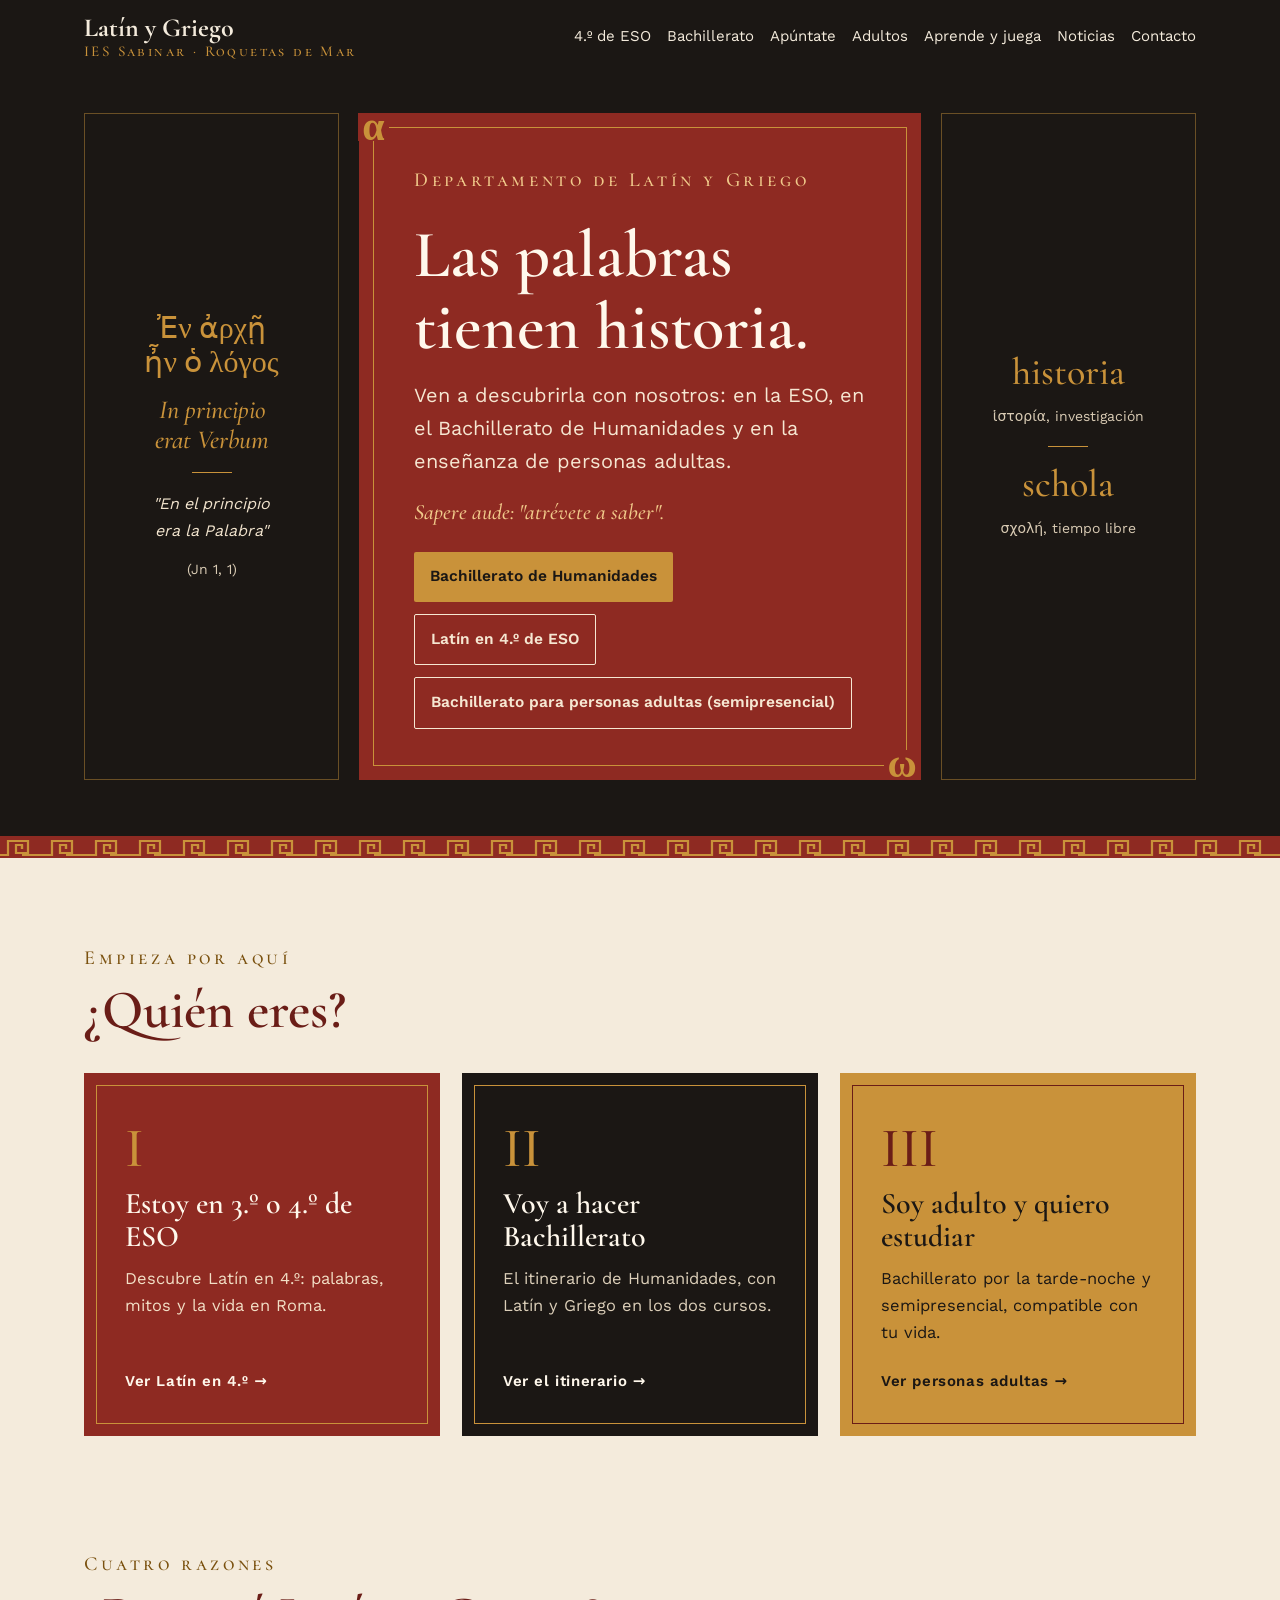
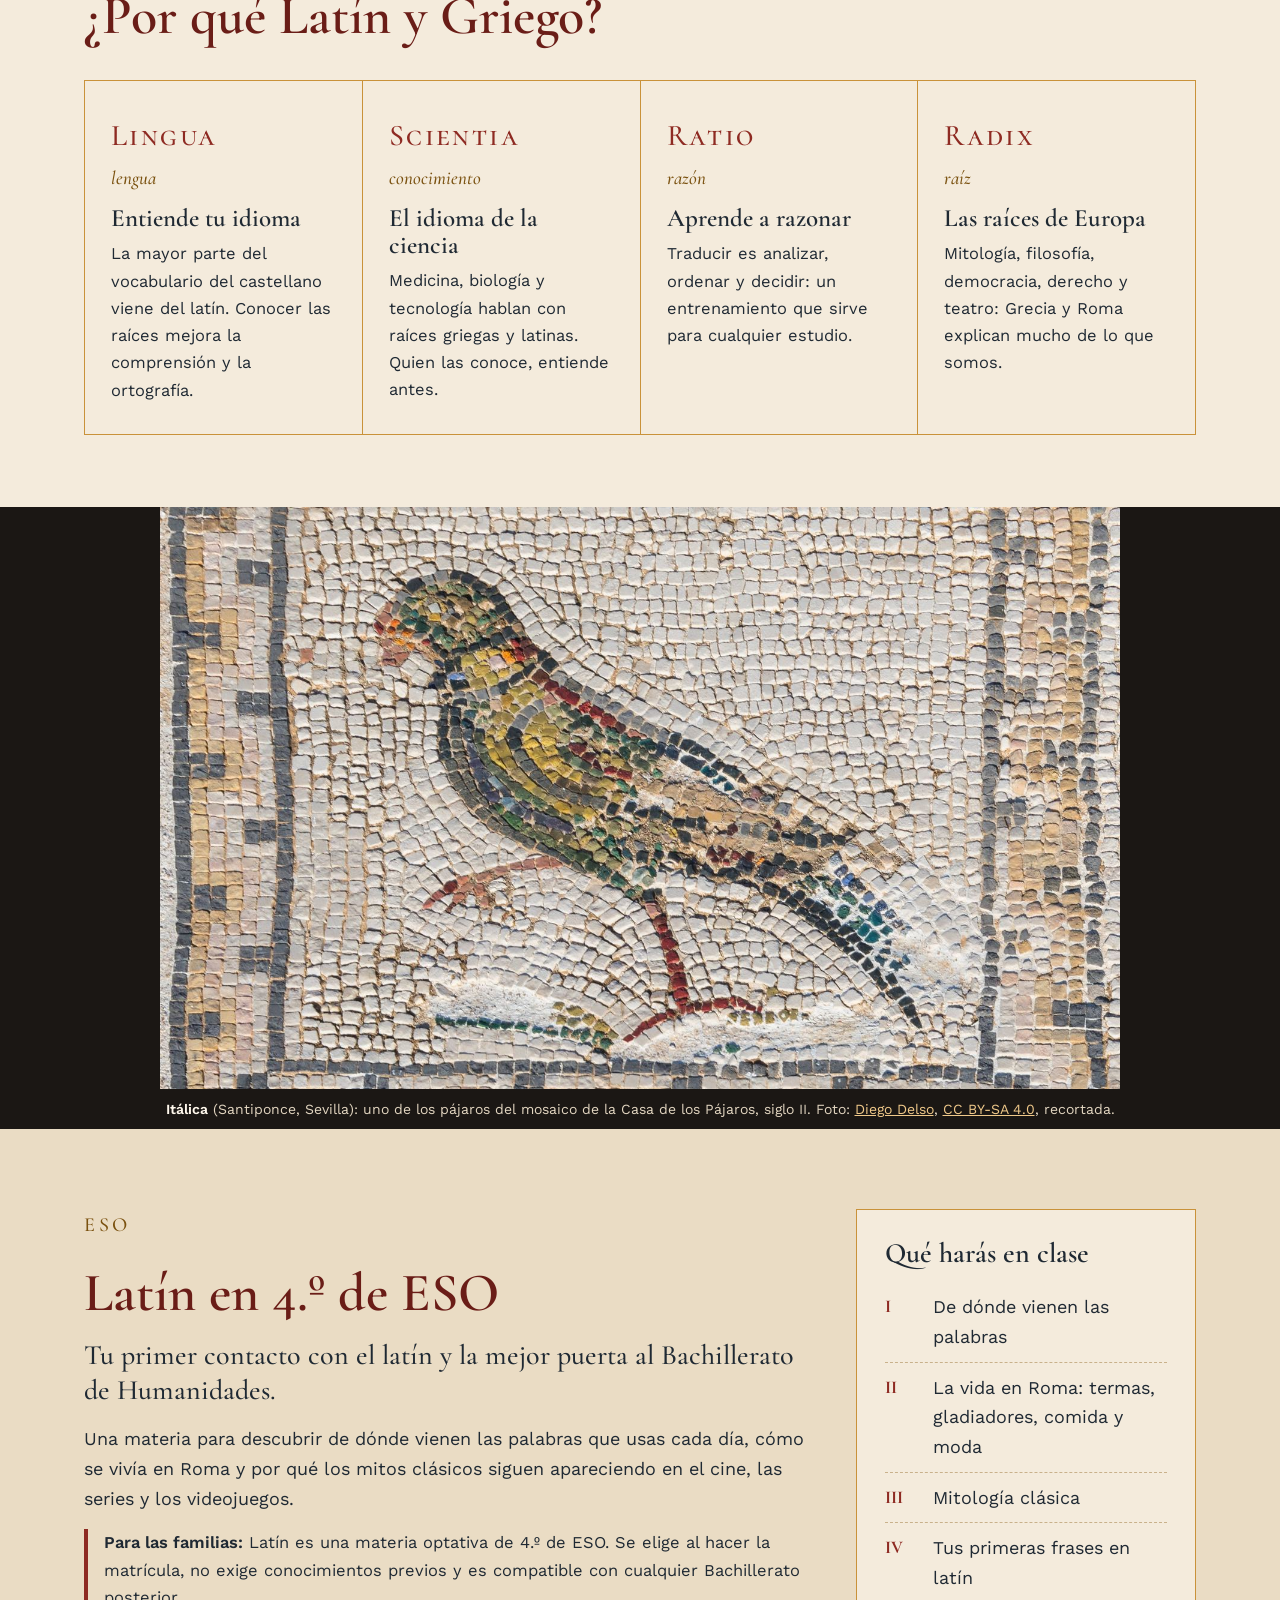
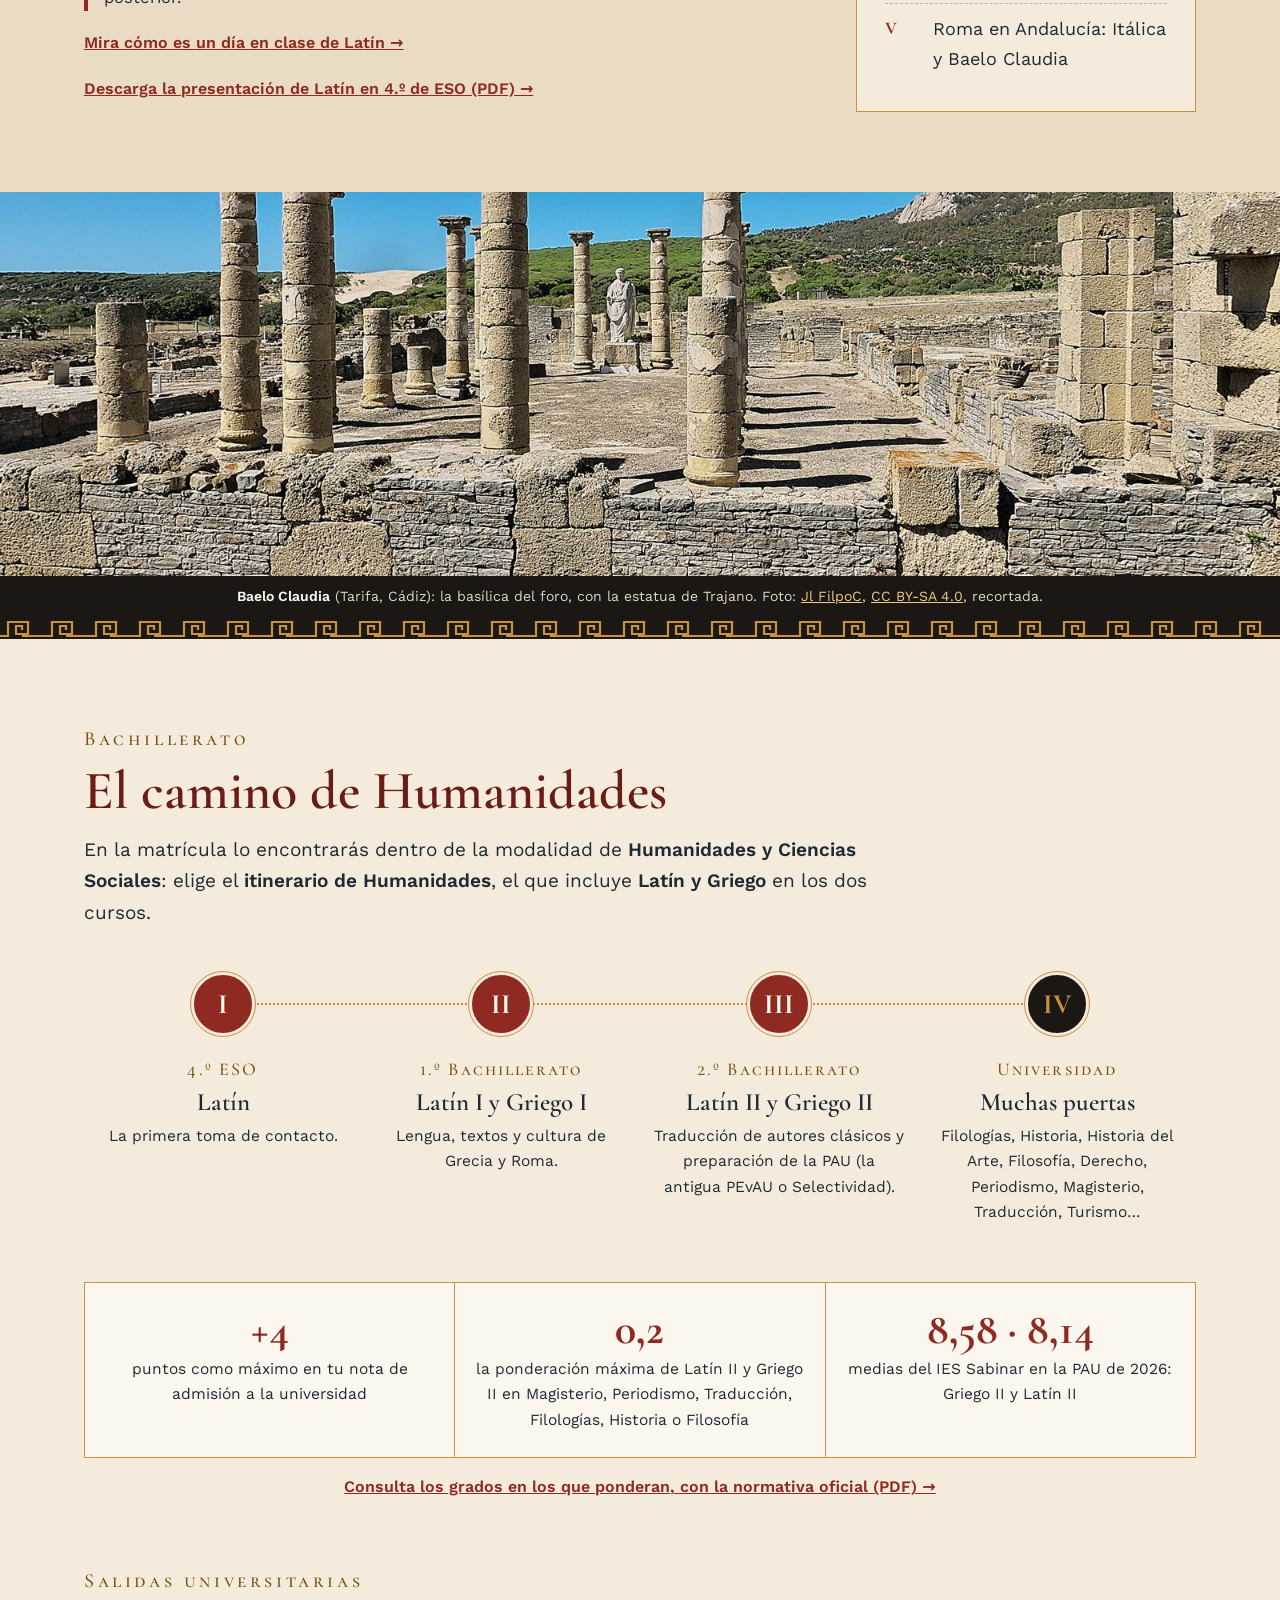
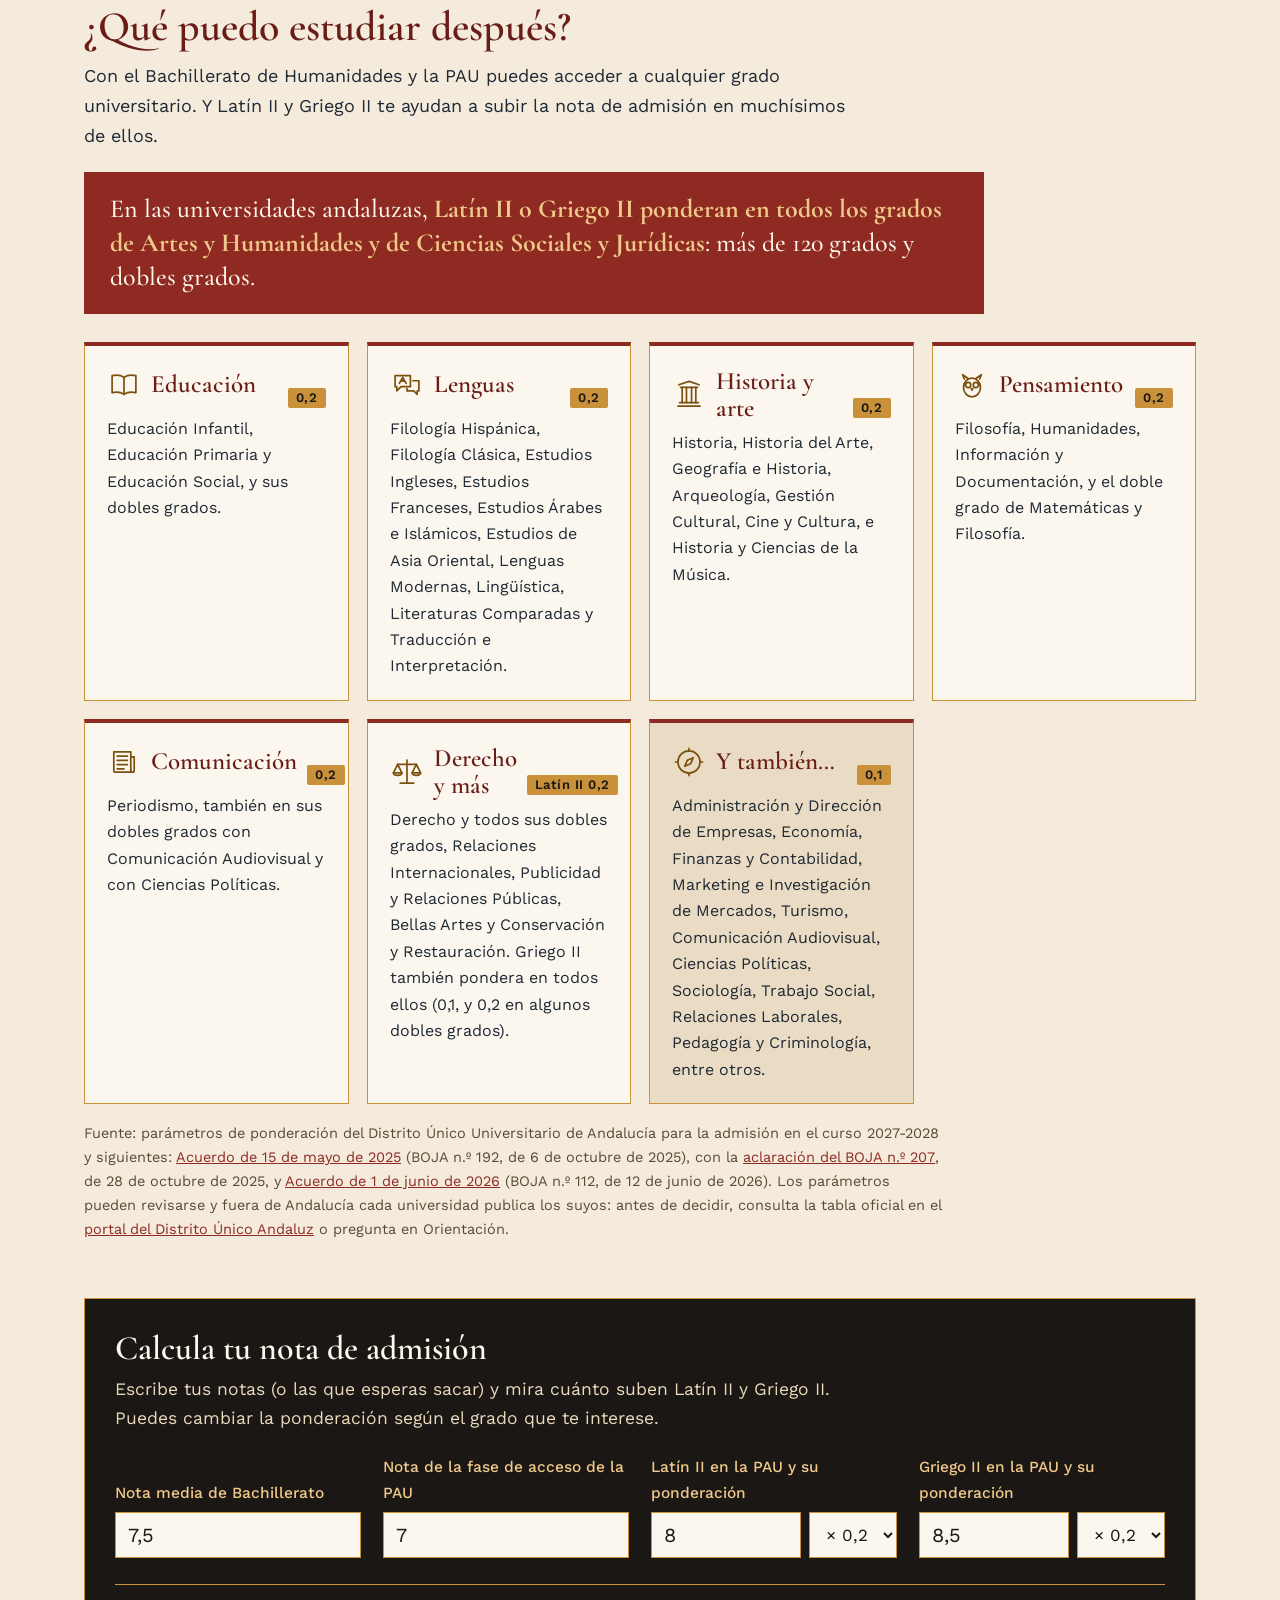
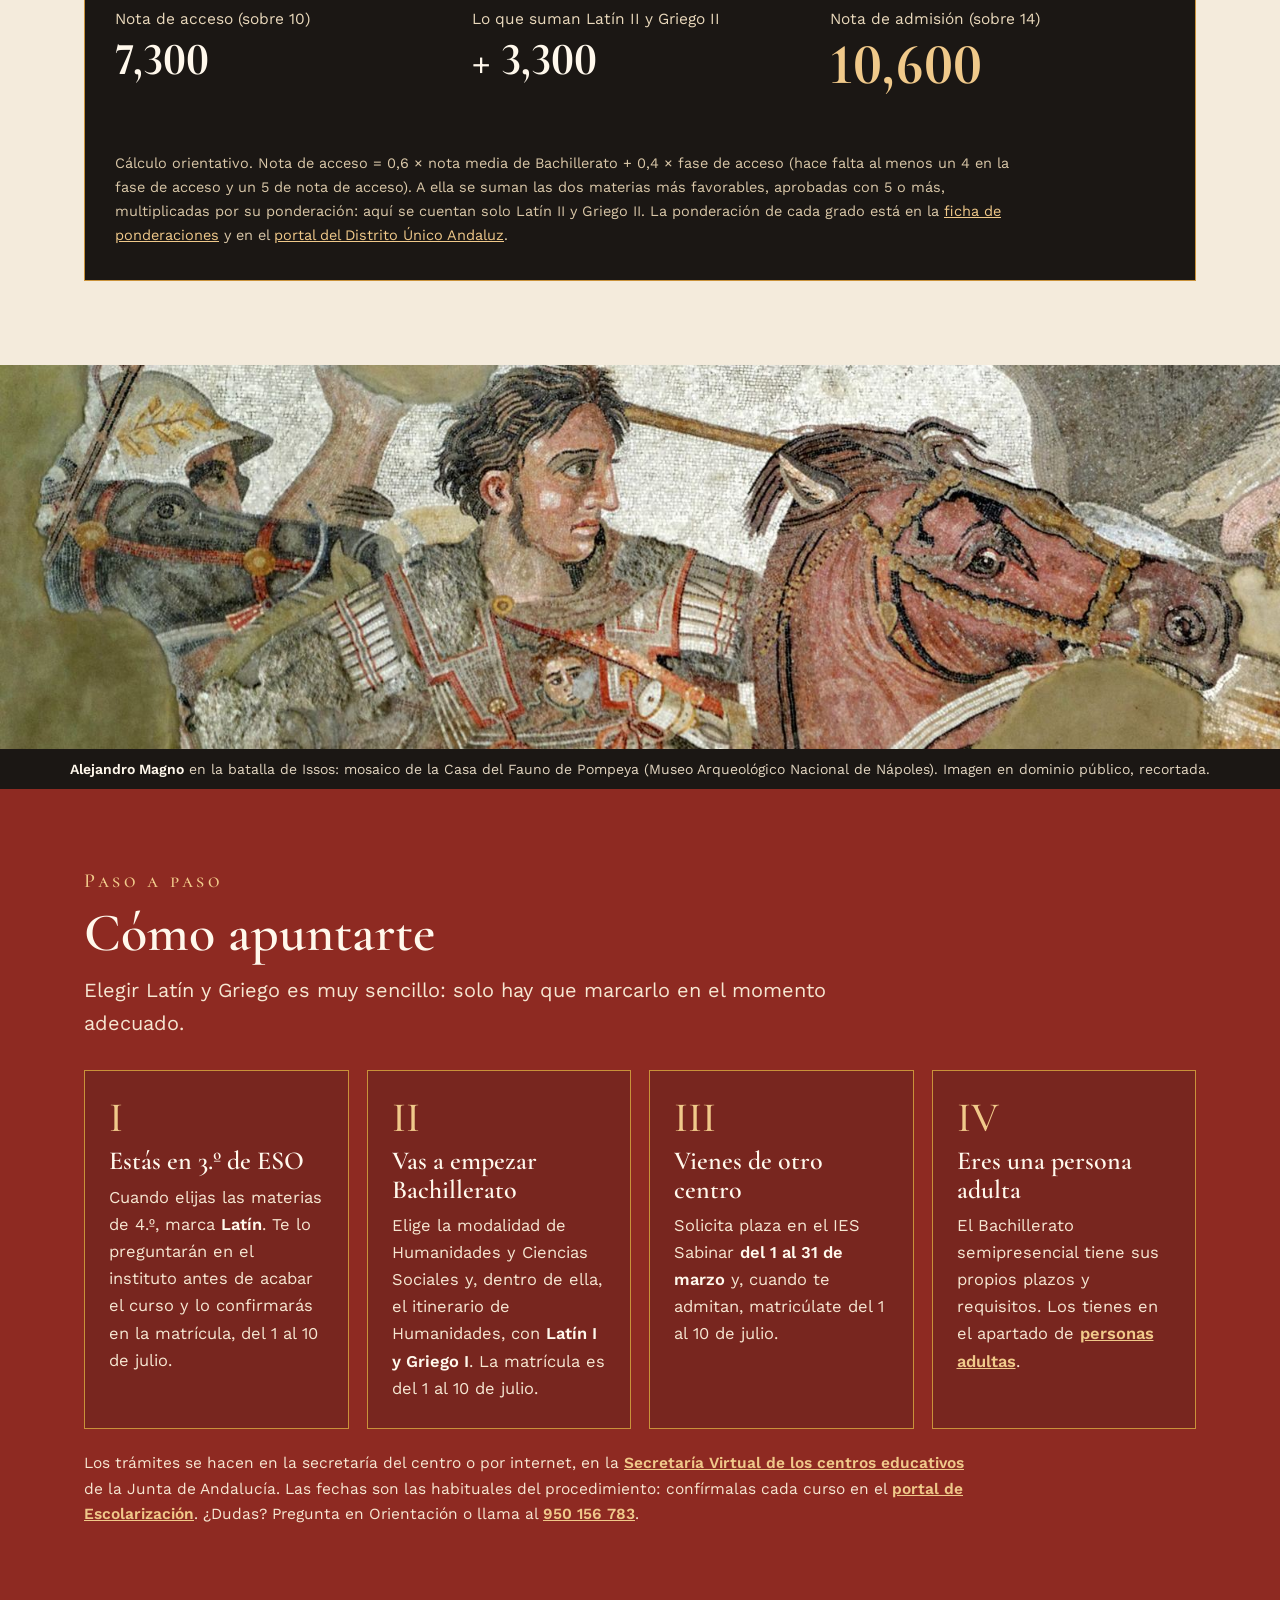
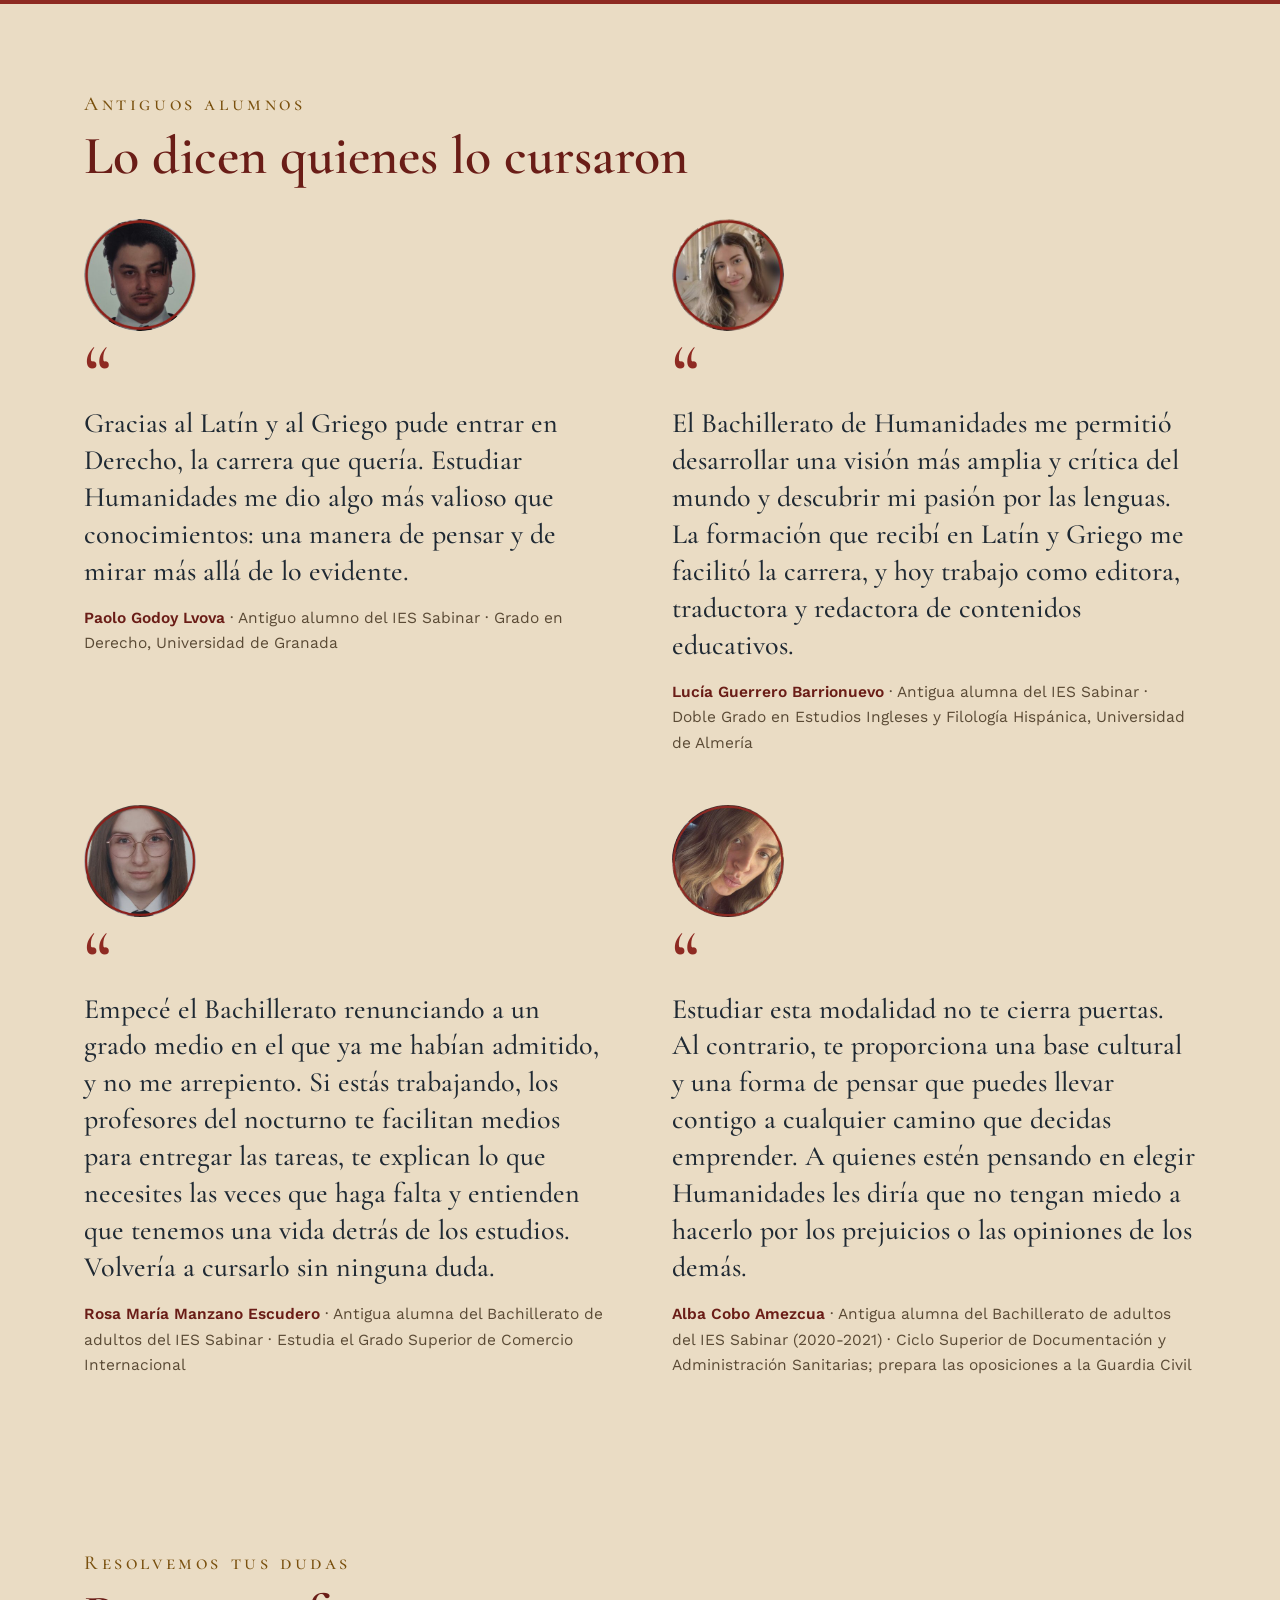
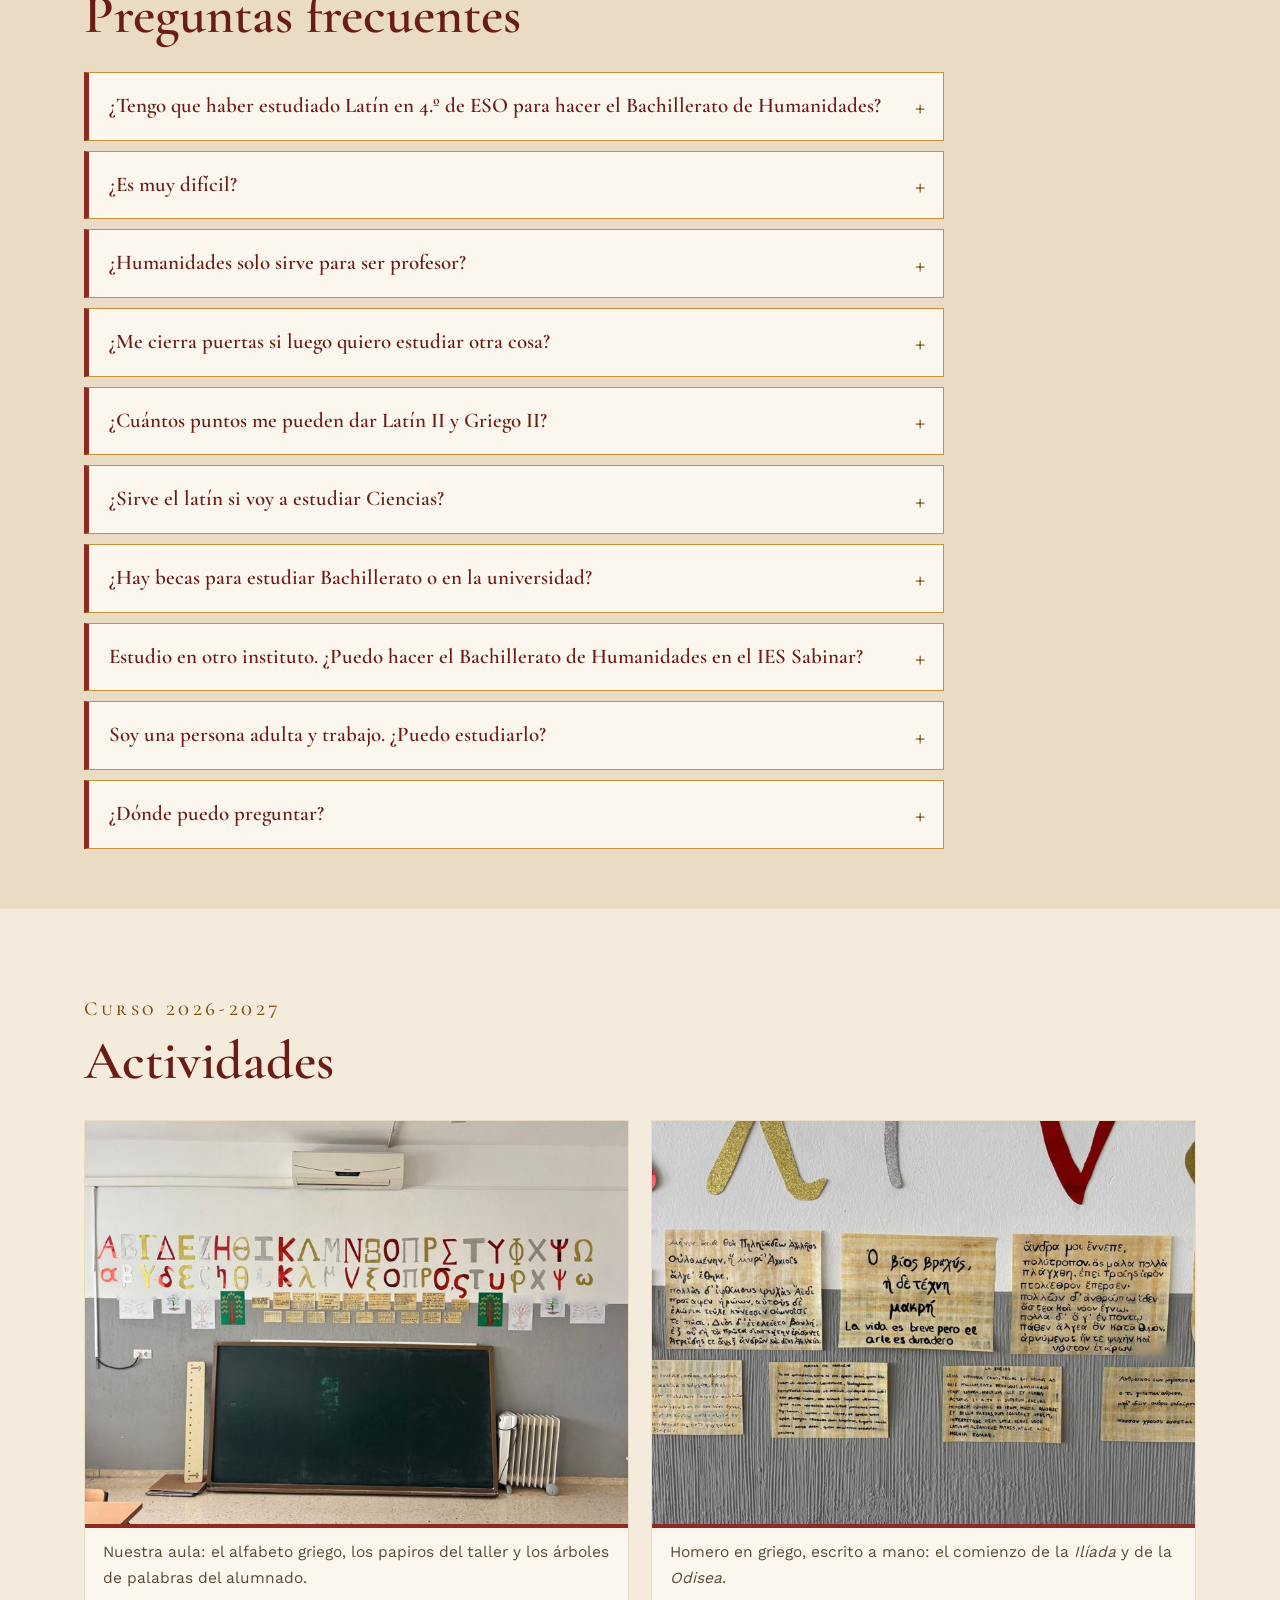
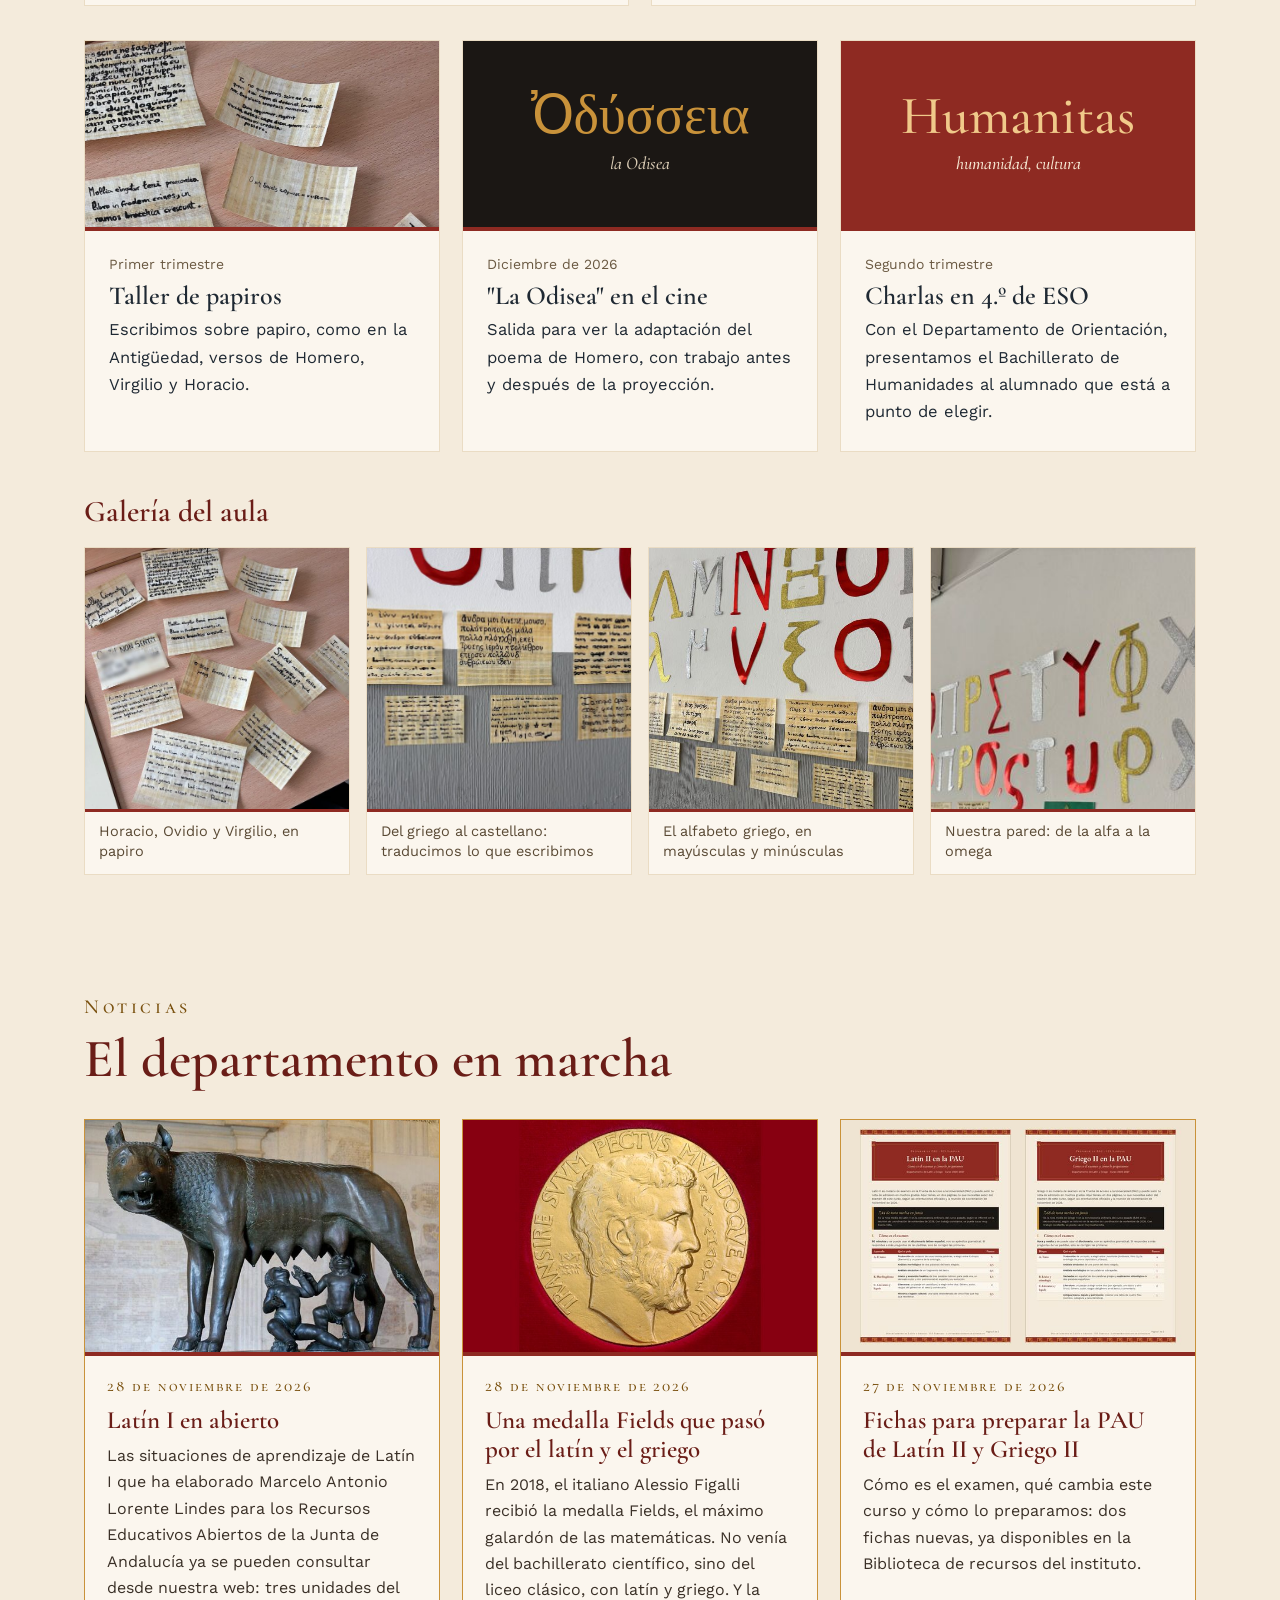
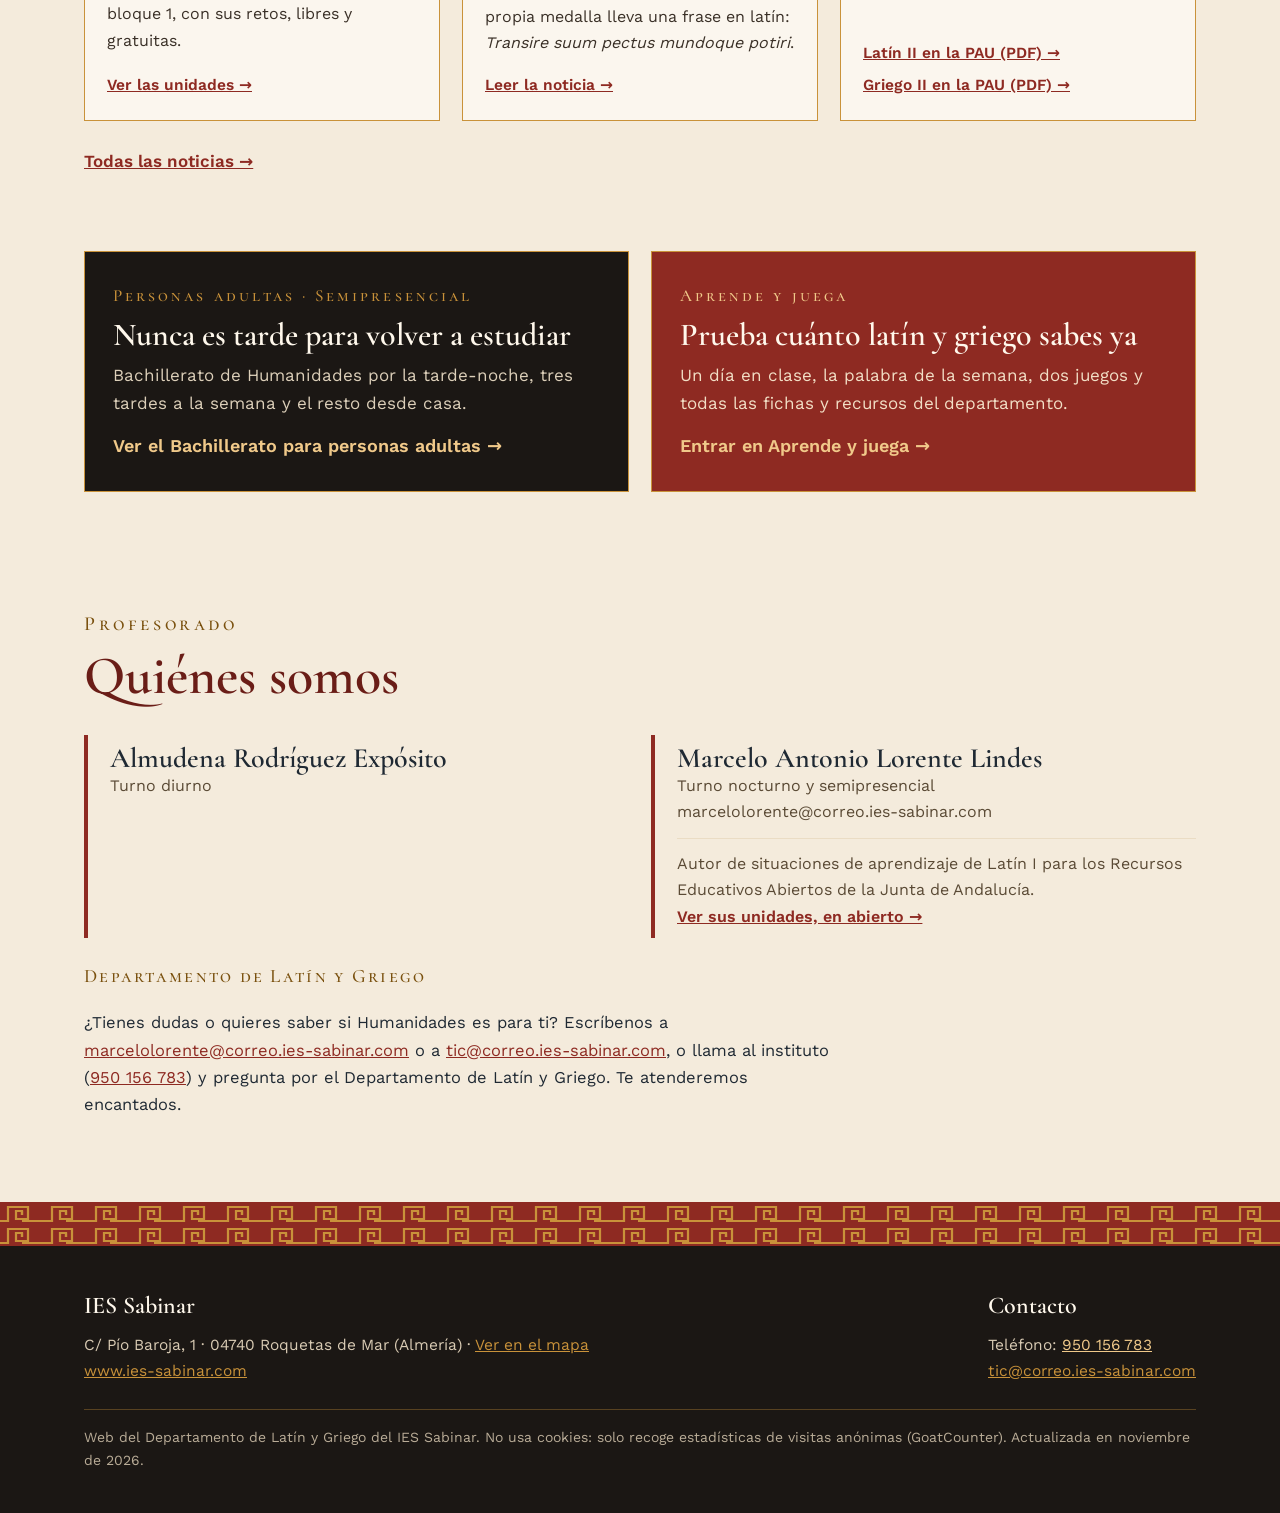
==== commit 181b171c: "Noticia: medalla Fields y liceo clásico (Figalli)" ====
--- a/index.html
+++ b/index.html
@@ -326,12 +326,12 @@
         <div class="not-c"><time datetime="2026-11-28">28 de noviembre de 2026</time><h3>Latín I en abierto</h3><p>Las situaciones de aprendizaje de Latín I que ha elaborado Marcelo Antonio Lorente Lindes para los Recursos Educativos Abiertos de la Junta de Andalucía ya se pueden consultar desde nuestra web: tres unidades del bloque 1, con sus retos, libres y gratuitas.</p><p class="not-enl"><a href="aprende/#latin-i">Ver las unidades →</a></p></div>
       </article>
       <article class="noticia">
-        <img src="noticia-fichas-pau.jpg" width="600" height="400" loading="lazy" decoding="async" alt="Portadas de las fichas "Latín II en la PAU" y "Griego II en la PAU"">
-        <div class="not-c"><time datetime="2026-11-27">27 de noviembre de 2026</time><h3>Fichas para preparar la PAU de Latín II y Griego II</h3><p>Cómo es el examen, qué cambia este curso y cómo lo preparamos: dos fichas nuevas, ya disponibles en la Biblioteca de recursos del instituto.</p><p class="not-enl"><a href="https://www.ies-sabinar.com/uploads/40635-latin-ii-en-la-pau-latin-y-griego-ies-sabinar.pdf" target="_blank" rel="noopener">Latín II en la PAU (PDF) →<span class="vh"> (se abre en una pestaña nueva)</span></a><a href="https://www.ies-sabinar.com/uploads/63390-griego-ii-en-la-pau-latin-y-griego-ies-sabinar.pdf" target="_blank" rel="noopener">Griego II en la PAU (PDF) →<span class="vh"> (se abre en una pestaña nueva)</span></a></p></div>
+        <img src="noticia-figalli.jpg" width="600" height="400" loading="lazy" decoding="async" alt="Medalla Fields: perfil de Arquímedes rodeado de la inscripción latina Transire suum pectus mundoque potiri">
+        <div class="not-c"><time datetime="2026-11-28">28 de noviembre de 2026</time><h3>Una medalla Fields que pasó por el latín y el griego</h3><p>En 2018, el italiano Alessio Figalli recibió la medalla Fields, el máximo galardón de las matemáticas. No venía del bachillerato científico, sino del liceo clásico, con latín y griego. Y la propia medalla lleva una frase en latín: <i lang="la">Transire suum pectus mundoque potiri</i>.</p><p class="not-enl"><a href="noticias/#figalli">Leer la noticia →</a></p></div>
       </article>
       <article class="noticia">
-        <img src="noticia-triptico-adultos.jpg" width="600" height="400" loading="lazy" decoding="async" alt="Portada del tríptico del Bachillerato de Humanidades para personas adultas">
-        <div class="not-c"><time datetime="2026-11-27">27 de noviembre de 2026</time><h3>Tríptico del Bachillerato para personas adultas</h3><p>Horario, requisitos y matrícula del Bachillerato de Humanidades semipresencial, con los testimonios de tres antiguos alumnos del nocturno.</p><p class="not-enl"><a href="https://www.ies-sabinar.com/uploads/16439-triptico-bachillerato-humanidades-adultos-ies-sabinar-digital.pdf" target="_blank" rel="noopener">Ver el tríptico (PDF) →<span class="vh"> (se abre en una pestaña nueva)</span></a><a href="adultos/">Página de adultos →</a></p></div>
+        <img src="noticia-fichas-pau.jpg" width="600" height="400" loading="lazy" decoding="async" alt="Portadas de las fichas &quot;Latín II en la PAU&quot; y &quot;Griego II en la PAU&quot;">
+        <div class="not-c"><time datetime="2026-11-27">27 de noviembre de 2026</time><h3>Fichas para preparar la PAU de Latín II y Griego II</h3><p>Cómo es el examen, qué cambia este curso y cómo lo preparamos: dos fichas nuevas, ya disponibles en la Biblioteca de recursos del instituto.</p><p class="not-enl"><a href="https://www.ies-sabinar.com/uploads/40635-latin-ii-en-la-pau-latin-y-griego-ies-sabinar.pdf" target="_blank" rel="noopener">Latín II en la PAU (PDF) →<span class="vh"> (se abre en una pestaña nueva)</span></a><a href="https://www.ies-sabinar.com/uploads/63390-griego-ii-en-la-pau-latin-y-griego-ies-sabinar.pdf" target="_blank" rel="noopener">Griego II en la PAU (PDF) →<span class="vh"> (se abre en una pestaña nueva)</span></a></p></div>
       </article>
     </div>
     <p class="not-todas"><a href="noticias/">Todas las noticias →</a></p>
--- a/estilo.css
+++ b/estilo.css
@@ -456,6 +456,7 @@
 .not-c h3{font-size:25px;line-height:1.15;color:var(--rojo-osc)}
 .not-c p{font-size:16px;margin:0;color:#3A3027}
 .not-c .not-enl{margin-top:auto;padding-top:8px;display:flex;flex-wrap:wrap;gap:6px 18px}
+.not-c .not-cred{font-size:12.5px;color:#6b5d4f;margin:8px 0 0;line-height:1.4}
 .not-enl a{font-weight:600;color:var(--rojo);font-size:15.5px}
 .not-todas{margin-top:26px;font-size:17px;font-weight:600}
 .not-todas a{color:var(--rojo)}
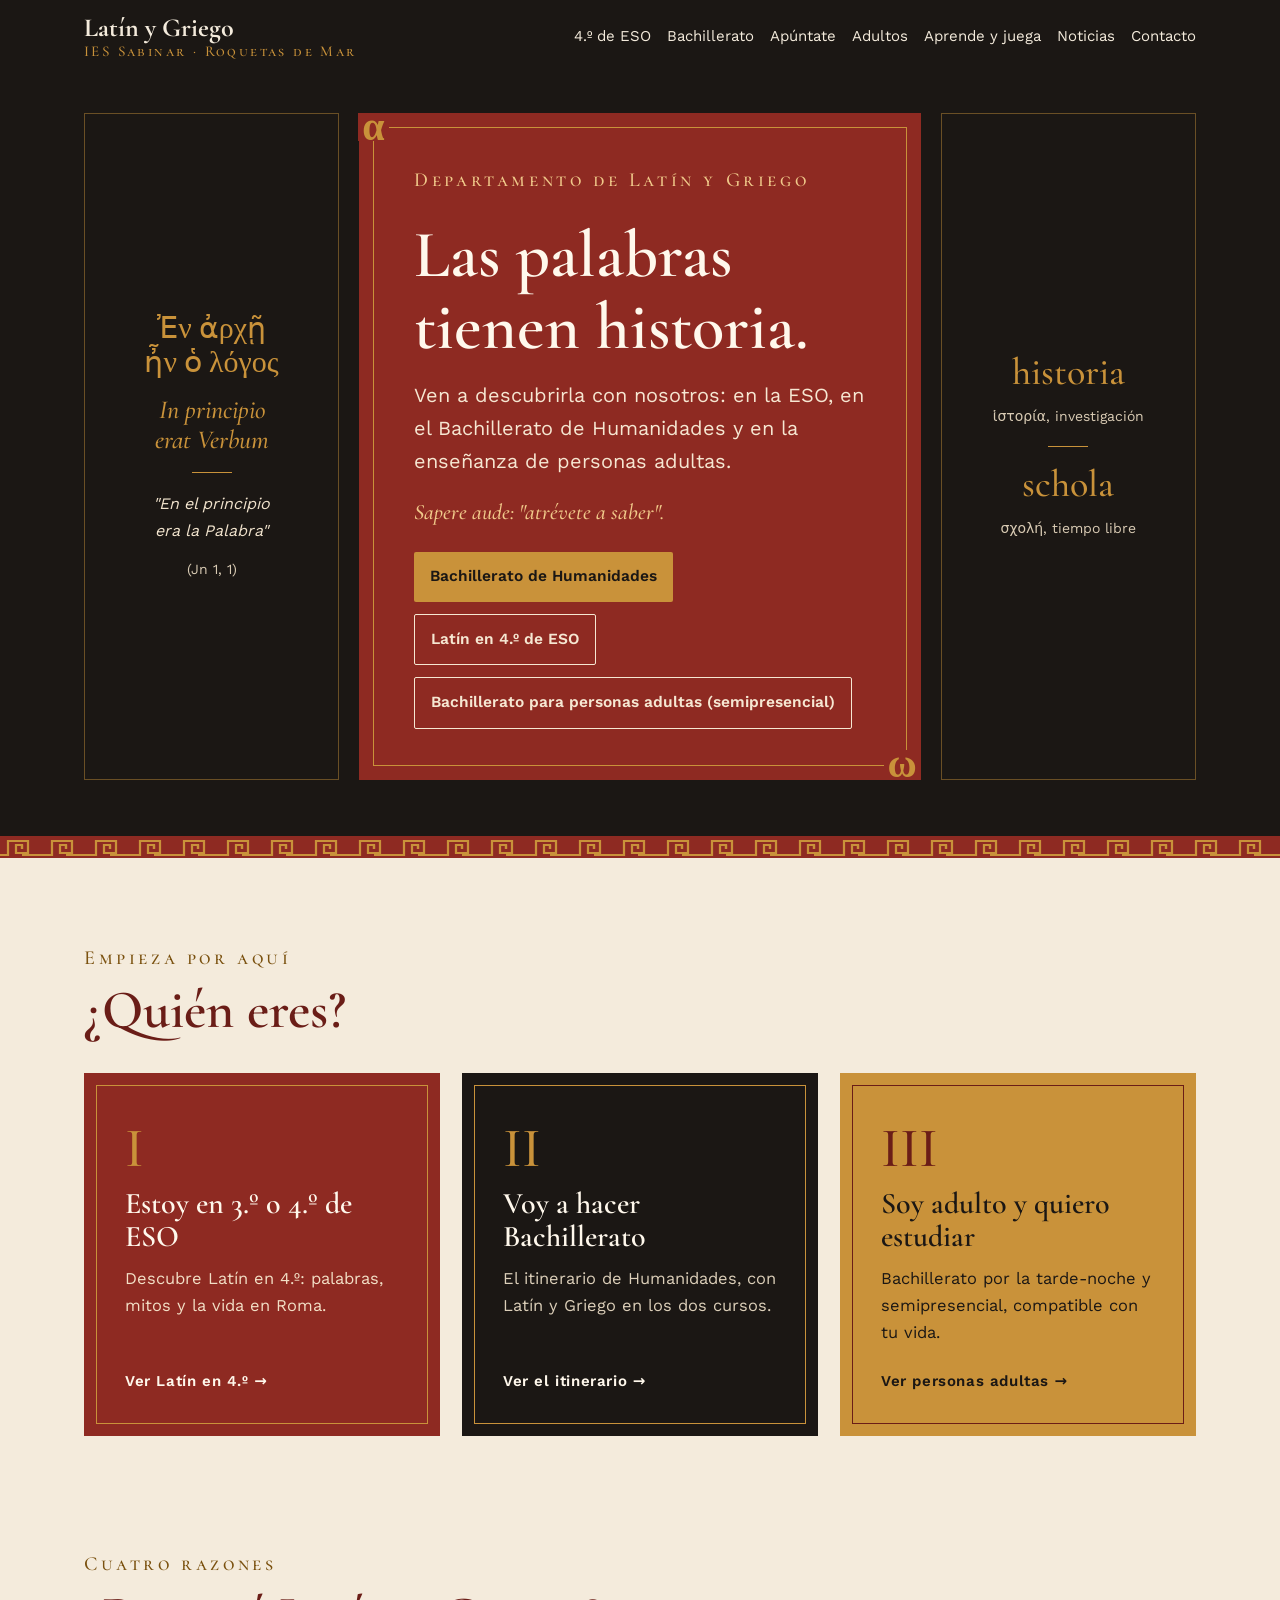
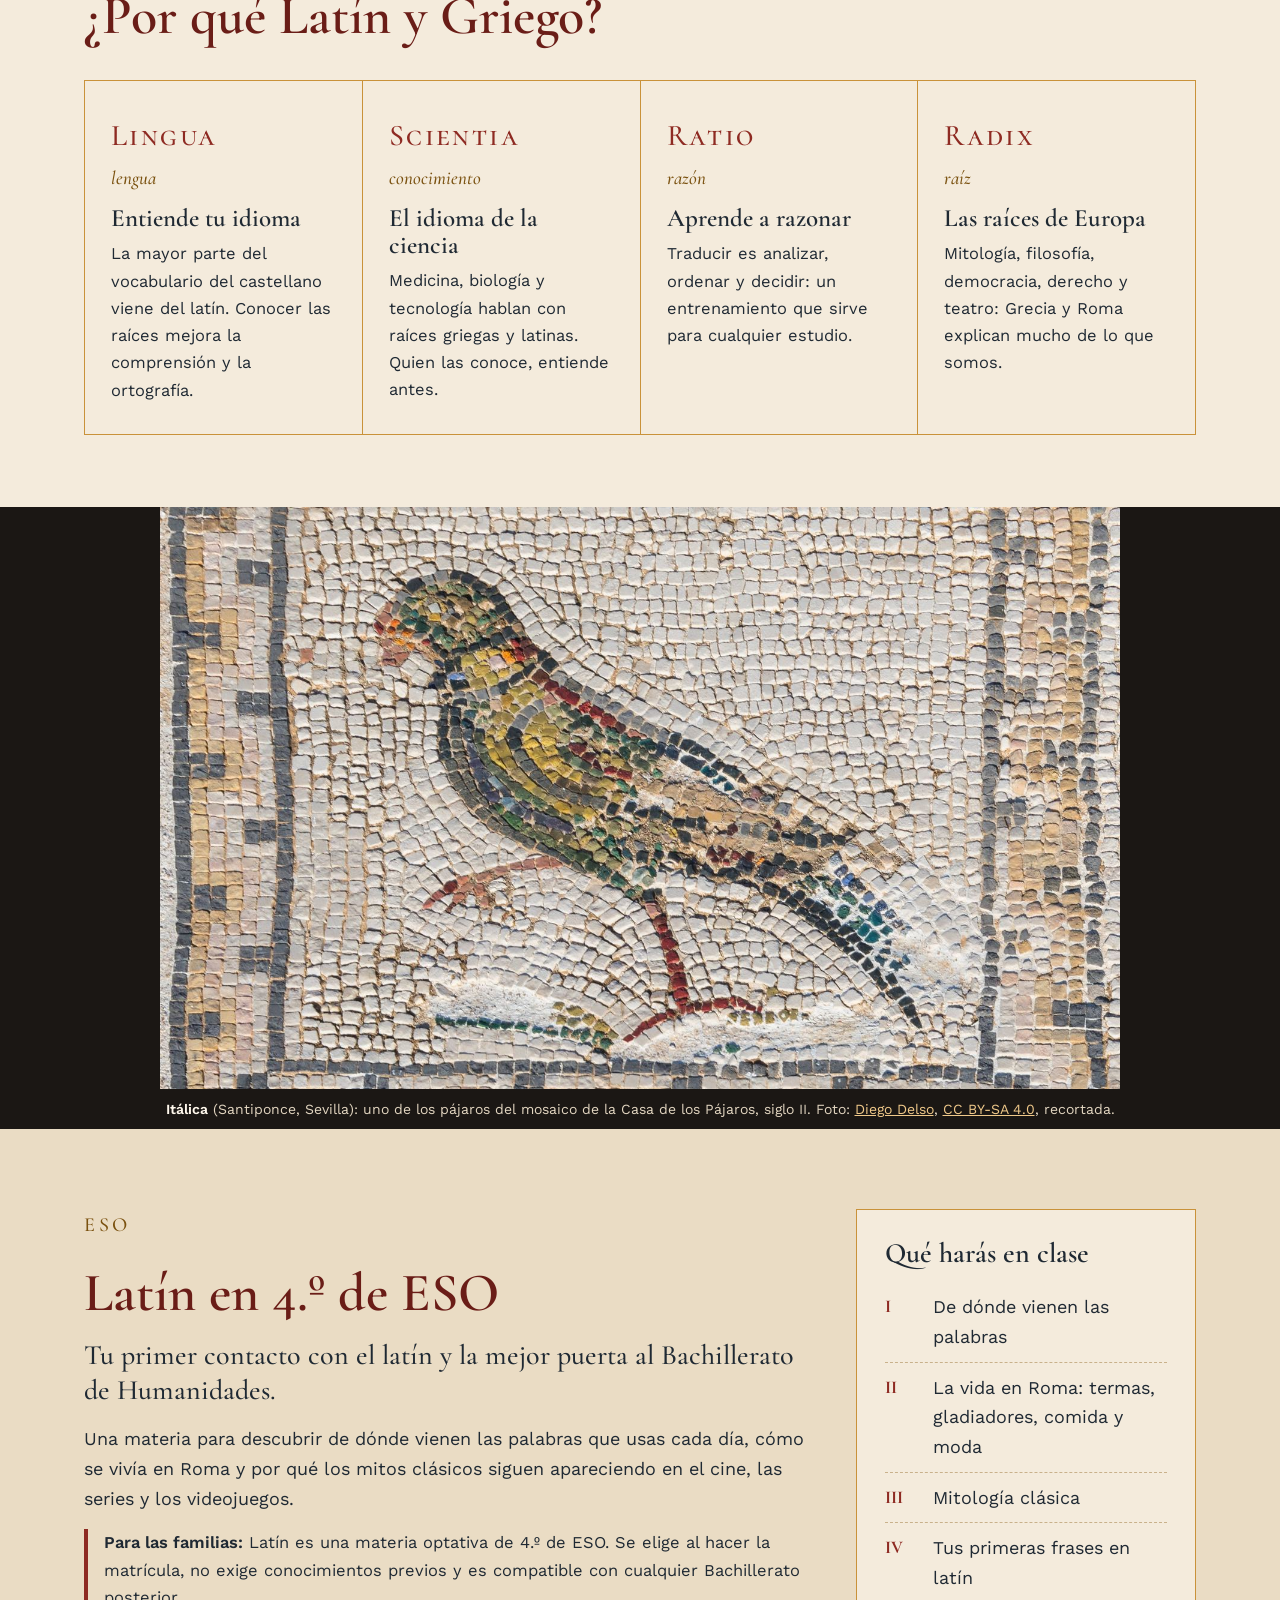
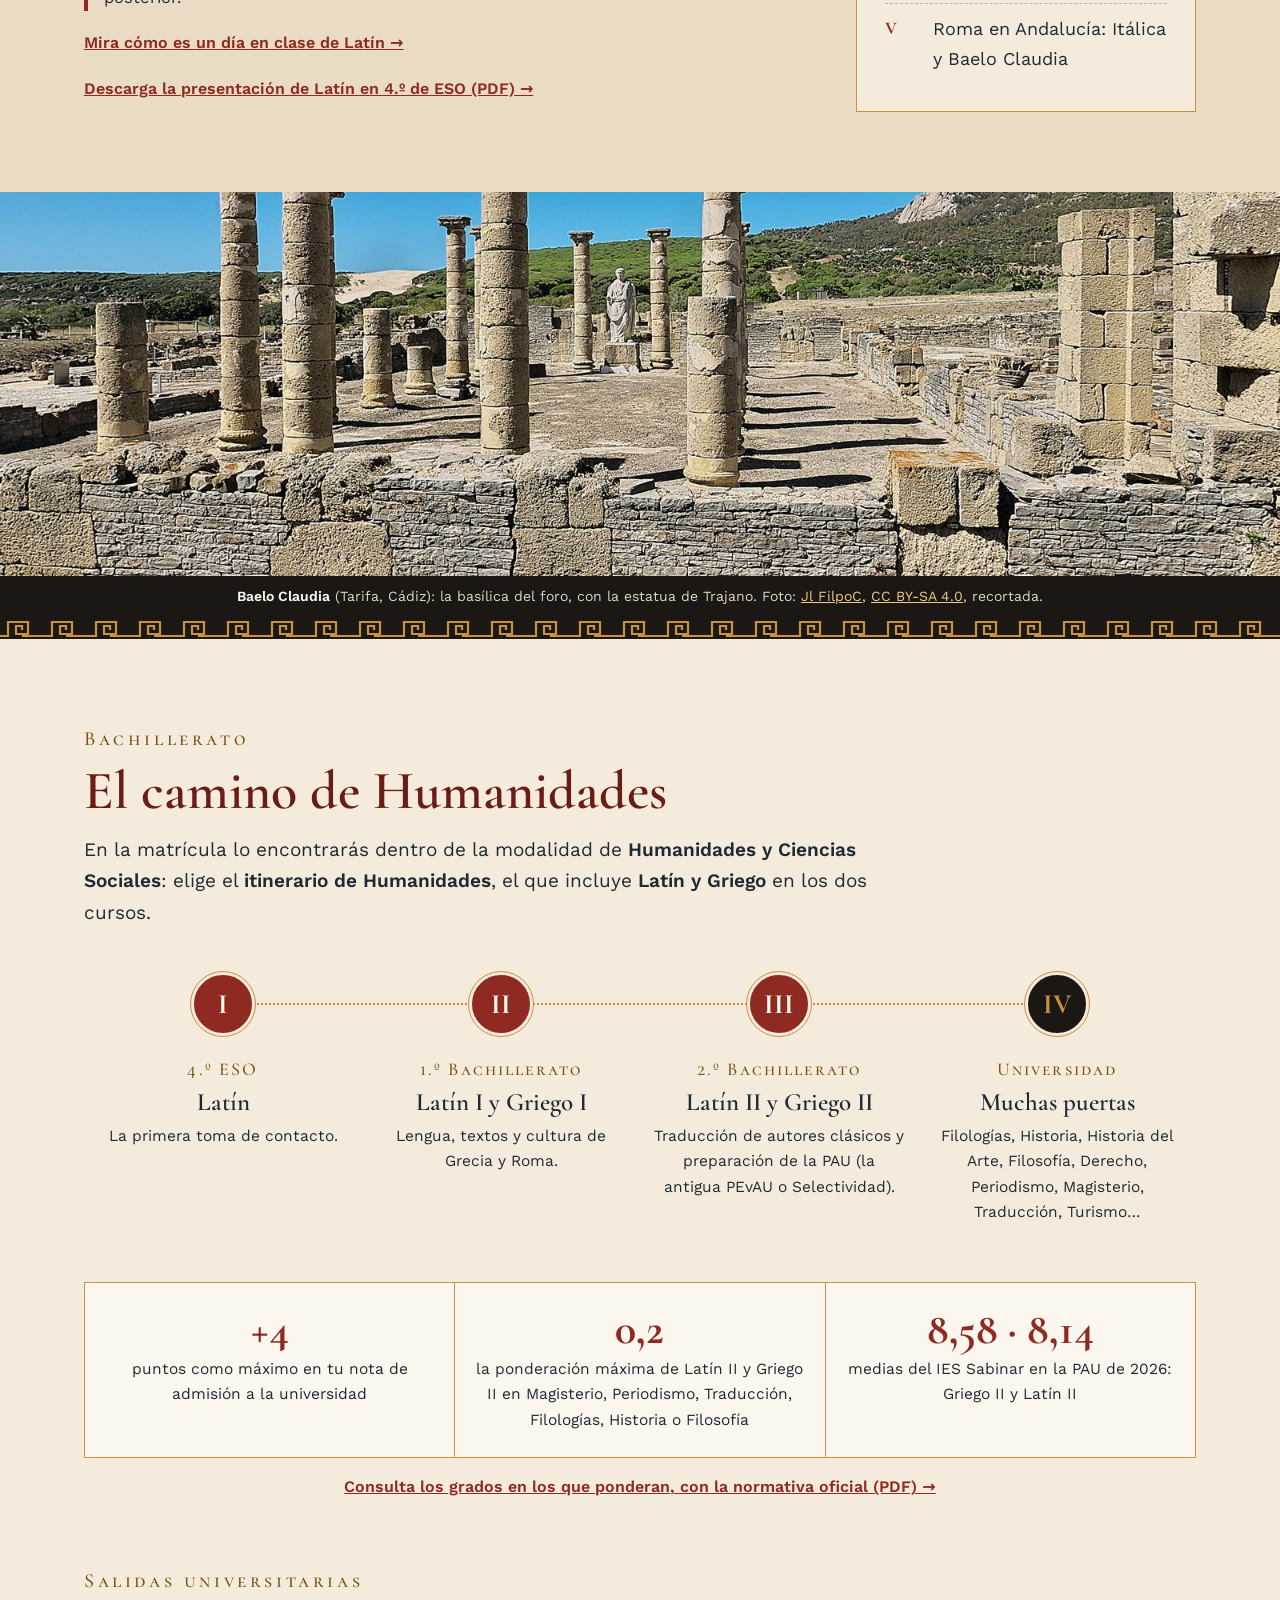
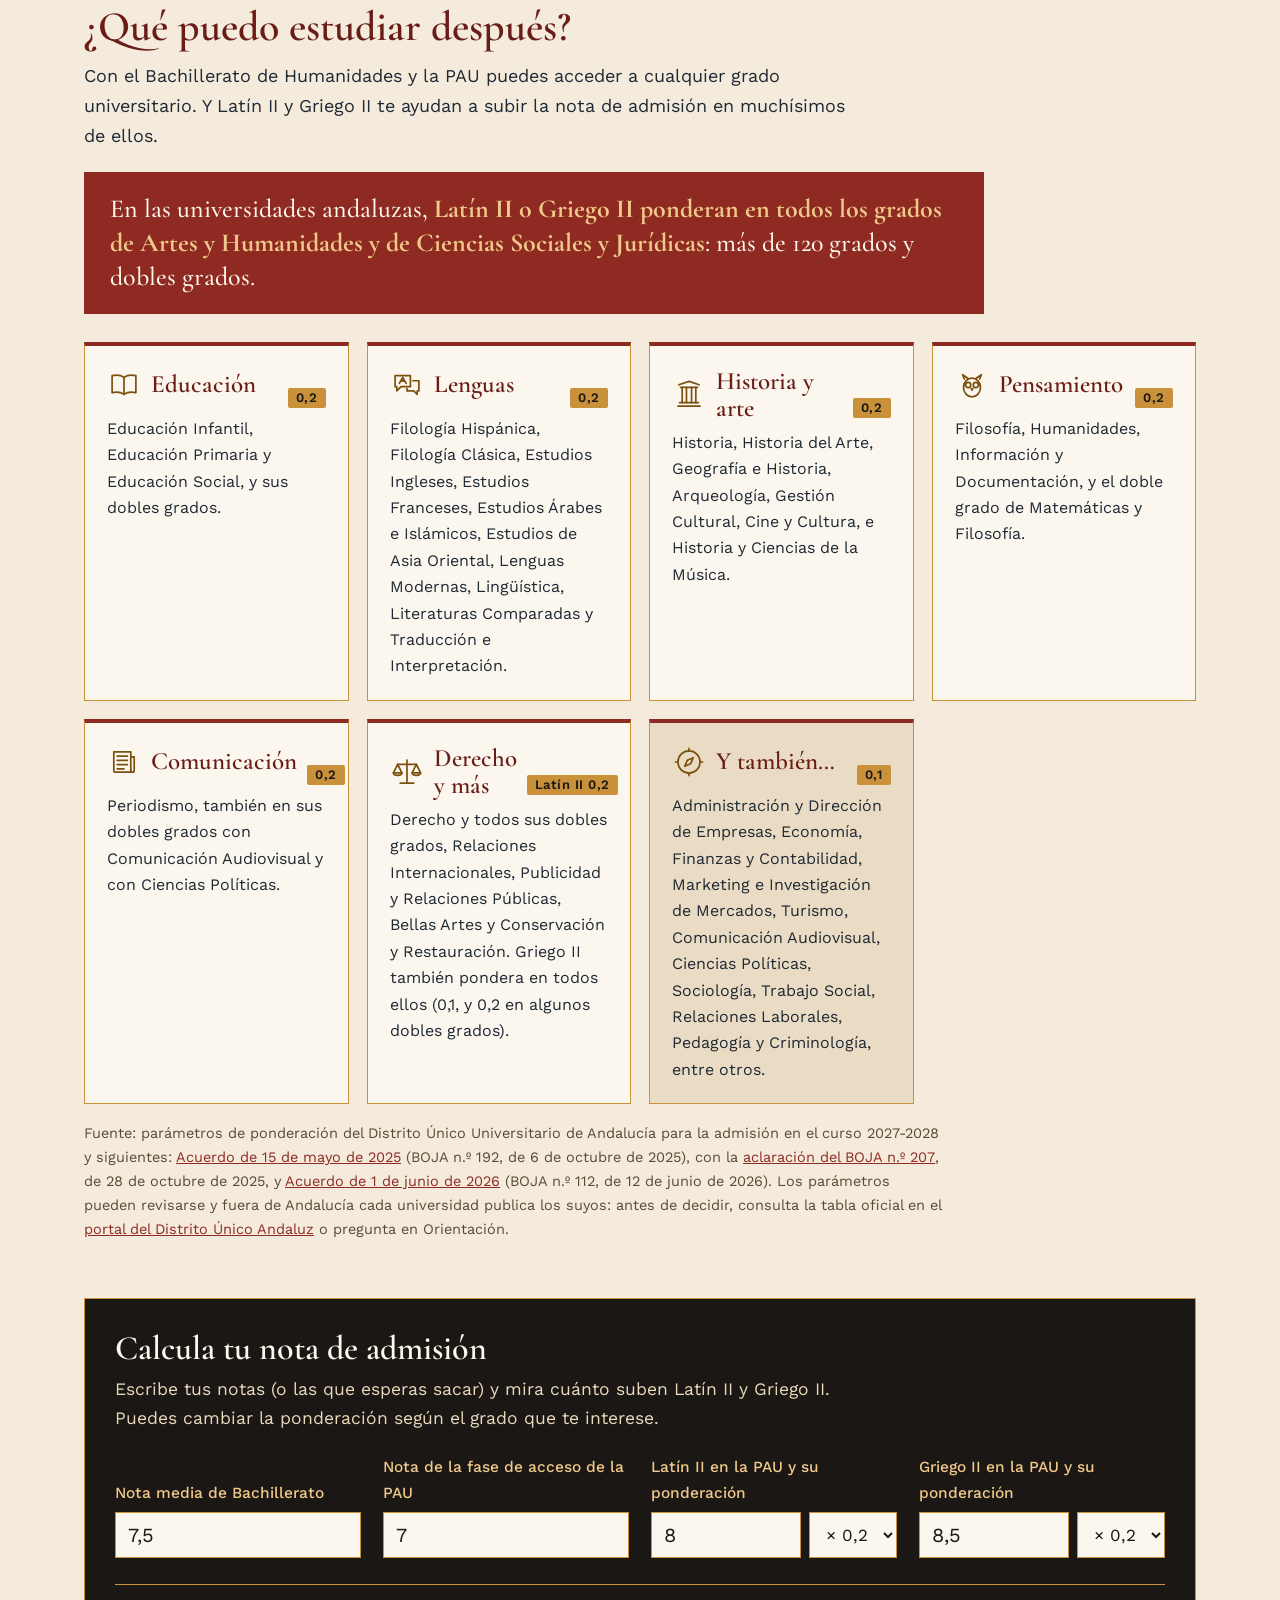
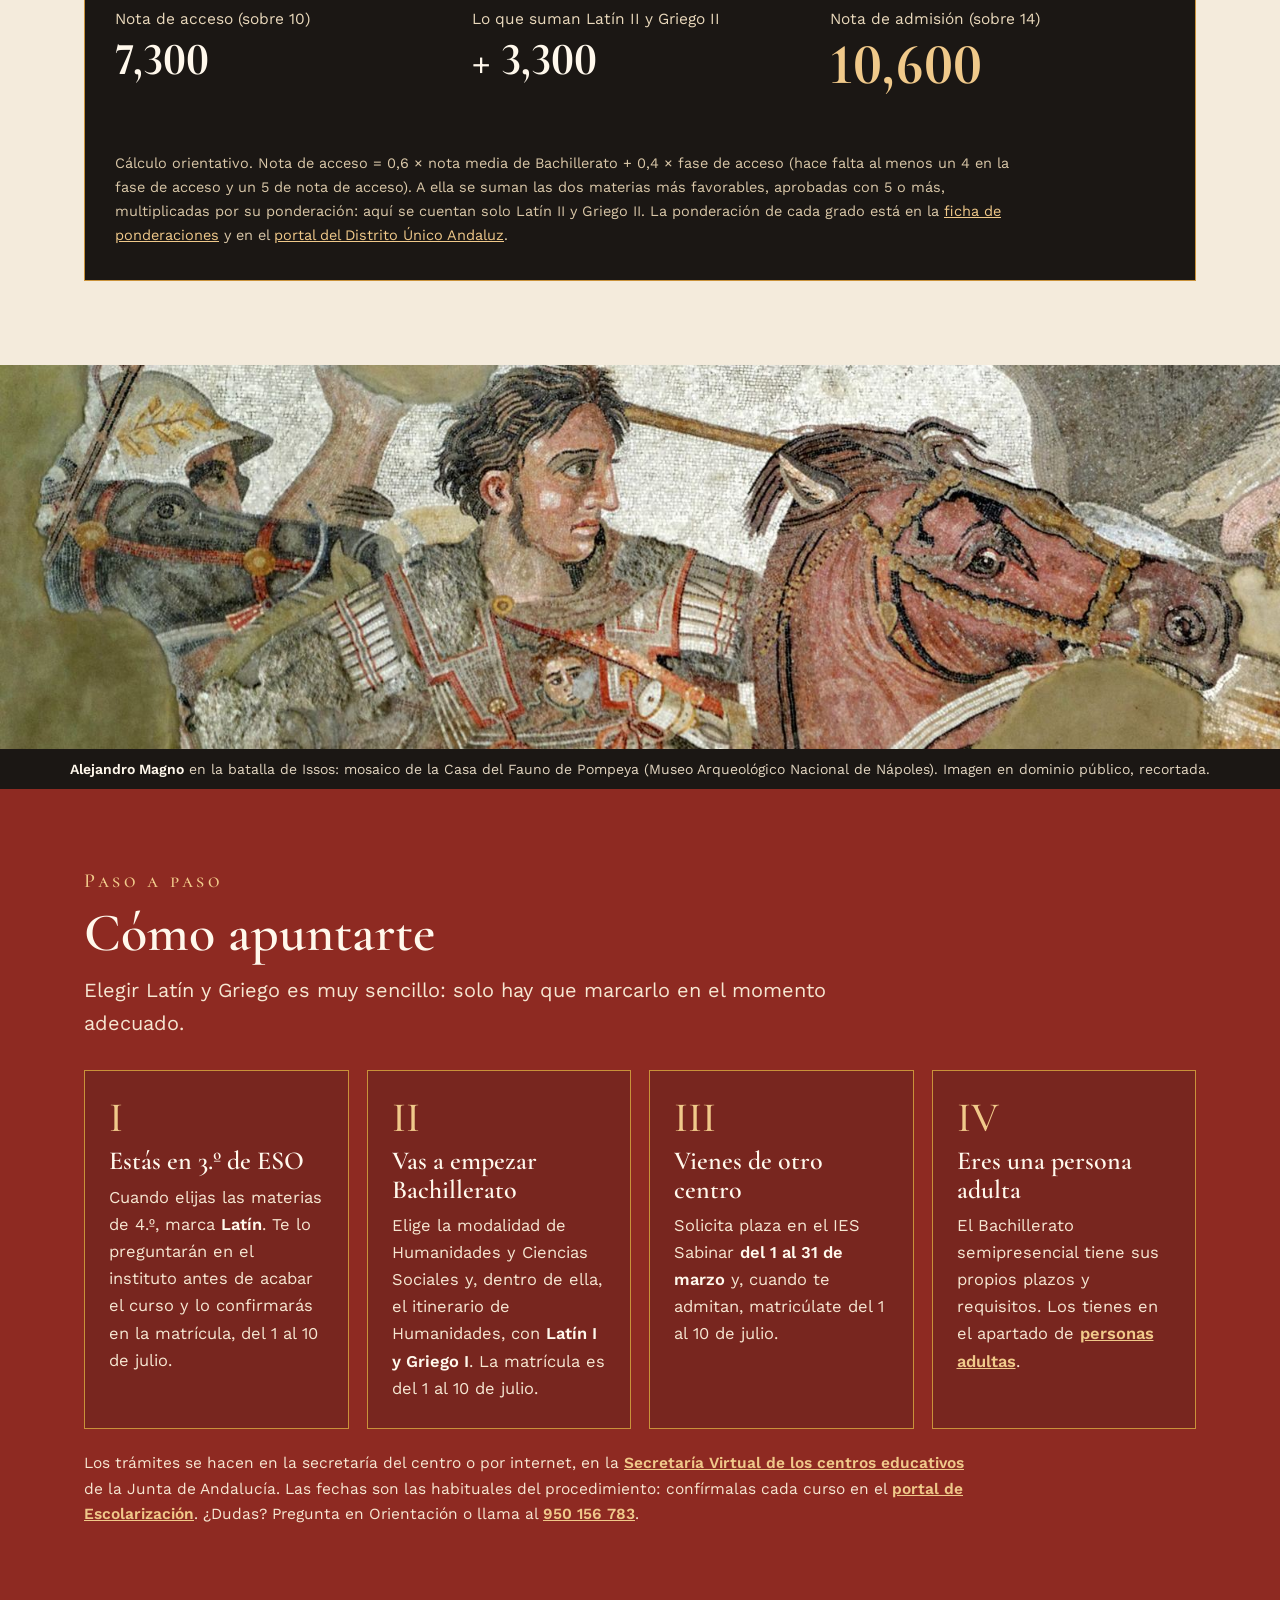
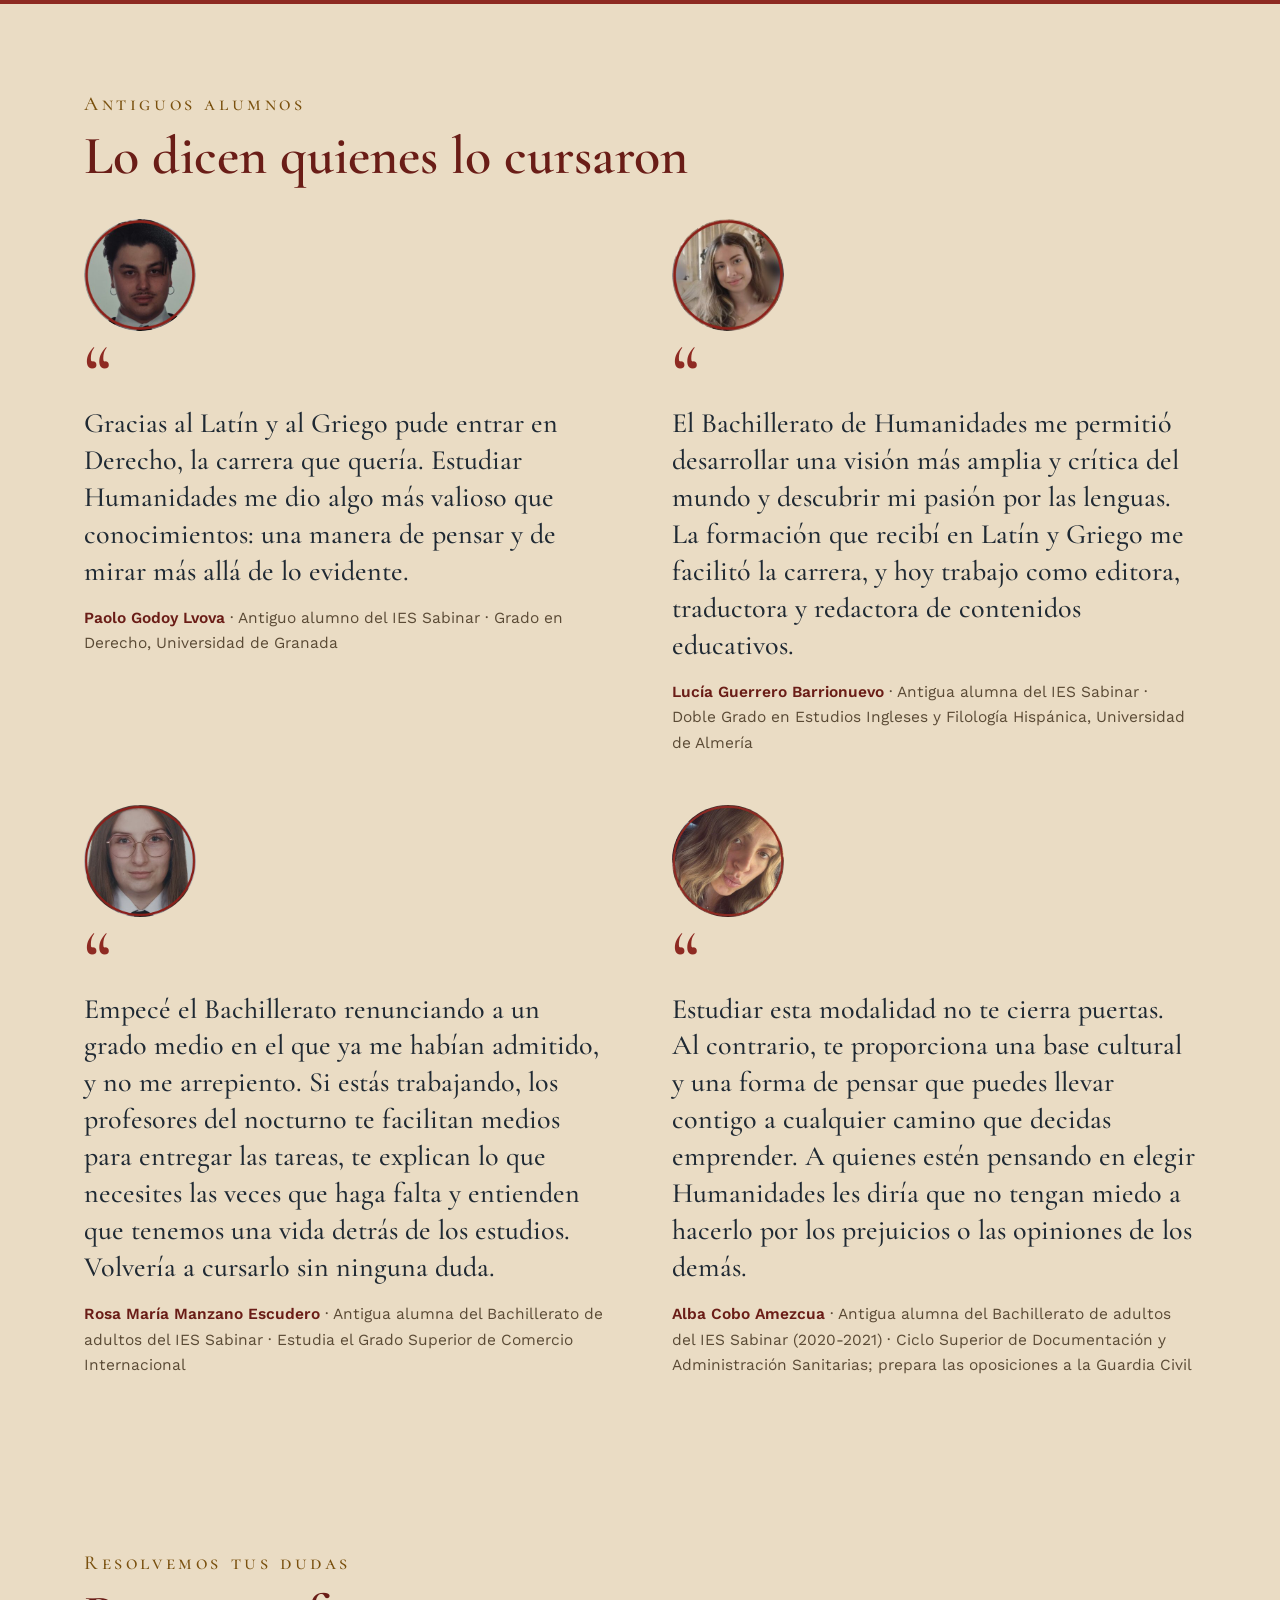
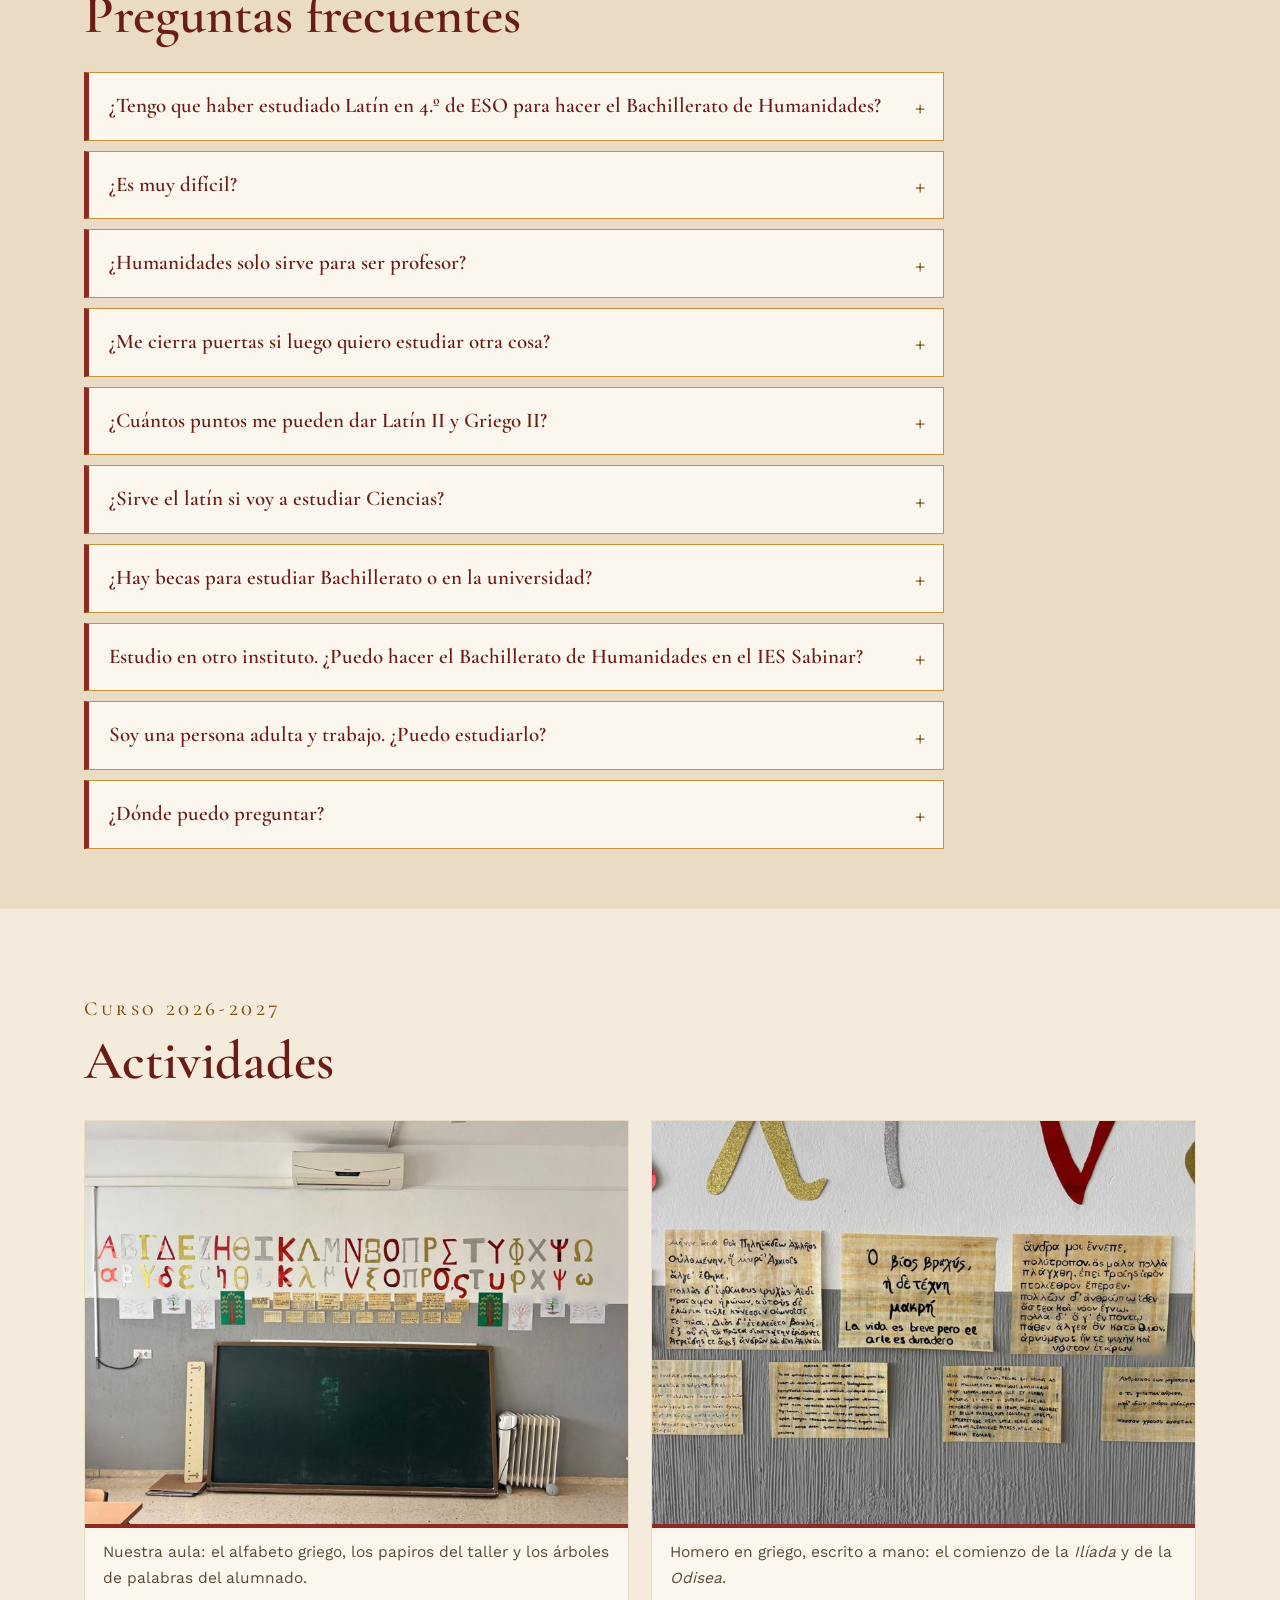
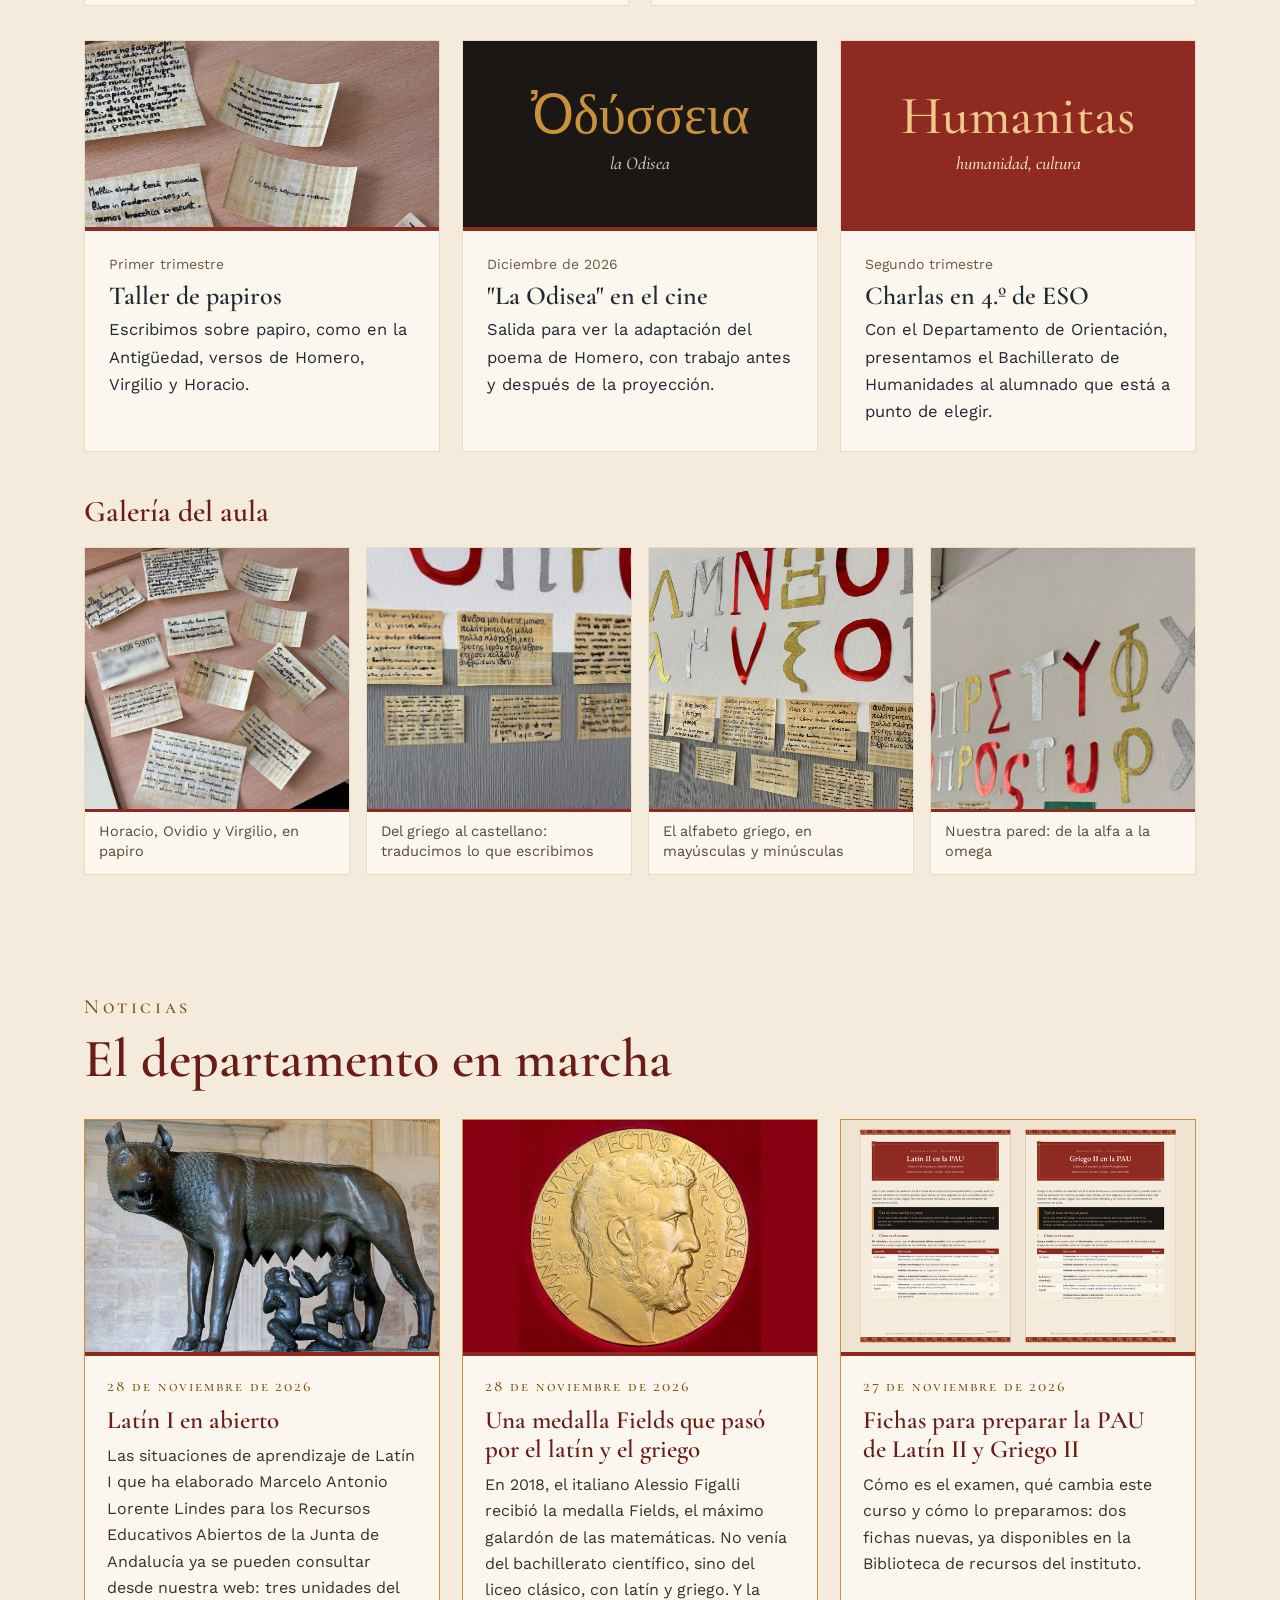
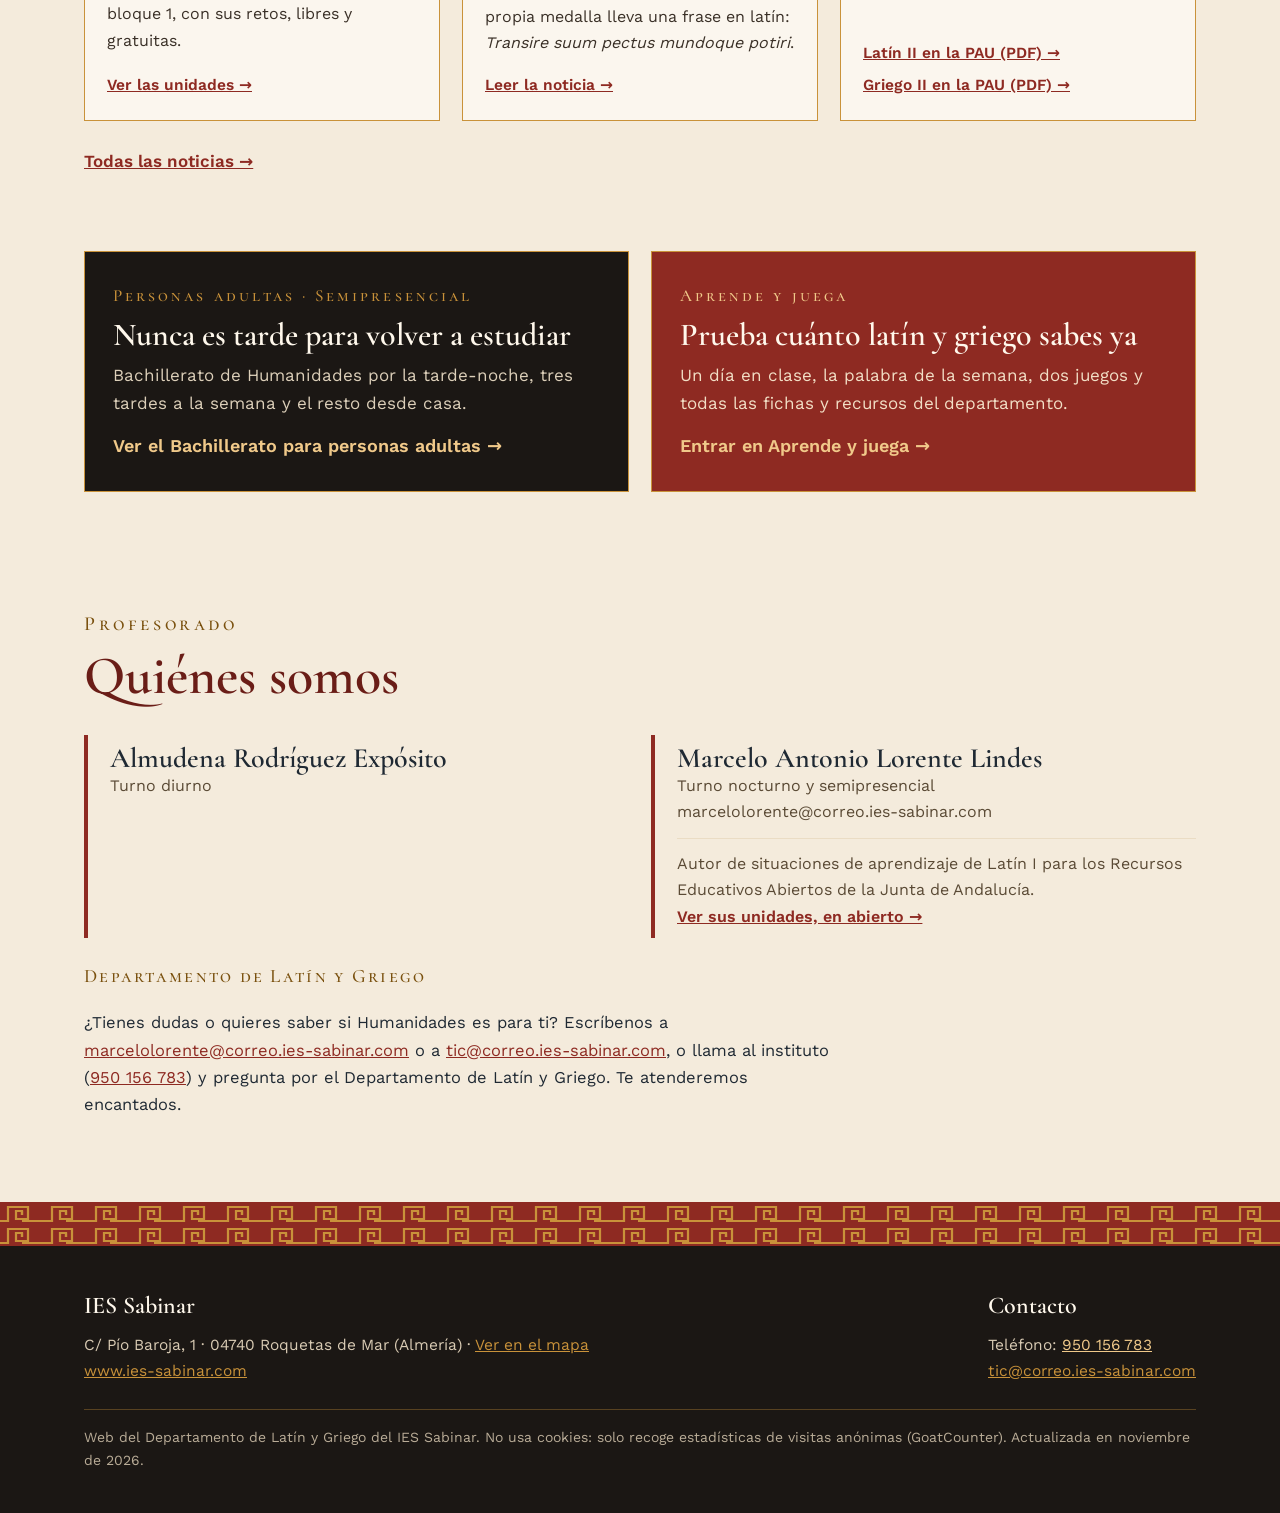
==== commit c922a25a: "Accesibilidad, velocidad y tarjetas para compartir" ====
--- a/index.html
+++ b/index.html
@@ -35,7 +35,7 @@
 
 <header class="top">
   <div class="wrap">
-    <a class="marca" href="#inicio" aria-label="Latín y Griego, IES Sabinar: ir al inicio"><b>Latín y Griego</b><span>IES Sabinar · Roquetas de Mar</span></a>
+    <a class="marca" href="#inicio"><b>Latín y Griego</b><span>IES Sabinar · Roquetas de Mar</span></a>
     <nav aria-label="Secciones">
       <a href="#eso">4.º de ESO</a>
       <a href="#itinerario">Bachillerato</a>
--- a/estilo.css
+++ b/estilo.css
@@ -405,7 +405,7 @@
 /* Latín I en abierto (REA) */
 .recurso2.sda{justify-content:flex-start;gap:8px;padding-top:0}
 .sda-img{display:block;width:calc(100% + 44px);max-width:none;margin:0 -22px 10px;height:auto;aspect-ratio:3/2;object-fit:cover;border-bottom:4px solid var(--rojo)}
-.sda-cred{margin:auto 0 0;padding-top:10px;font-size:12.5px;line-height:1.45;color:#7A6A55;font-weight:400}
+.sda-cred{margin:auto 0 0;padding-top:10px;font-size:12.5px;line-height:1.45;color:#665847;font-weight:400}
 .sda-cred a{color:inherit}
 .sda-ante{font-size:12.5px;font-weight:600;letter-spacing:.12em;text-transform:uppercase;color:#8A6A2E}
 .sda-tit{font-family:var(--serif);font-size:26px;margin-top:-4px;font-weight:600;color:var(--rojo-osc);line-height:1.2}
@@ -420,7 +420,7 @@
 .grupo-cab img{flex:none;width:150px;height:100px;object-fit:cover;border-bottom:3px solid var(--rojo)}
 .recursos .grupo-cab h3.subrec{margin:0}
 .recursos .grupo-cab + .grid{margin-top:0}
-.grupo-cred{margin:4px 0 0;font-size:12.5px;line-height:1.45;color:#7A6A55}
+.grupo-cred{margin:4px 0 0;font-size:12.5px;line-height:1.45;color:#665847}
 .grupo-cred a{color:inherit}
 @media (max-width:560px){.grupo-cab{gap:14px;align-items:flex-start}.grupo-cab img{width:108px;height:72px}}
 
@@ -438,7 +438,7 @@
 .ico-area{width:34px;height:34px;flex:none;color:var(--ocre-osc)}
 /* imágenes de "Un día en clase" */
 .dia-img{display:block;width:100%;height:auto;aspect-ratio:3/2;object-fit:cover;border-bottom:3px solid var(--rojo);margin-bottom:6px}
-.dia-cred{margin:12px 0 0;font-size:12.5px;color:#7A6A55}
+.dia-cred{margin:12px 0 0;font-size:12.5px;color:#665847}
 .dia-cred a{color:inherit}
 
 /* mención a los REA en Quiénes somos */
